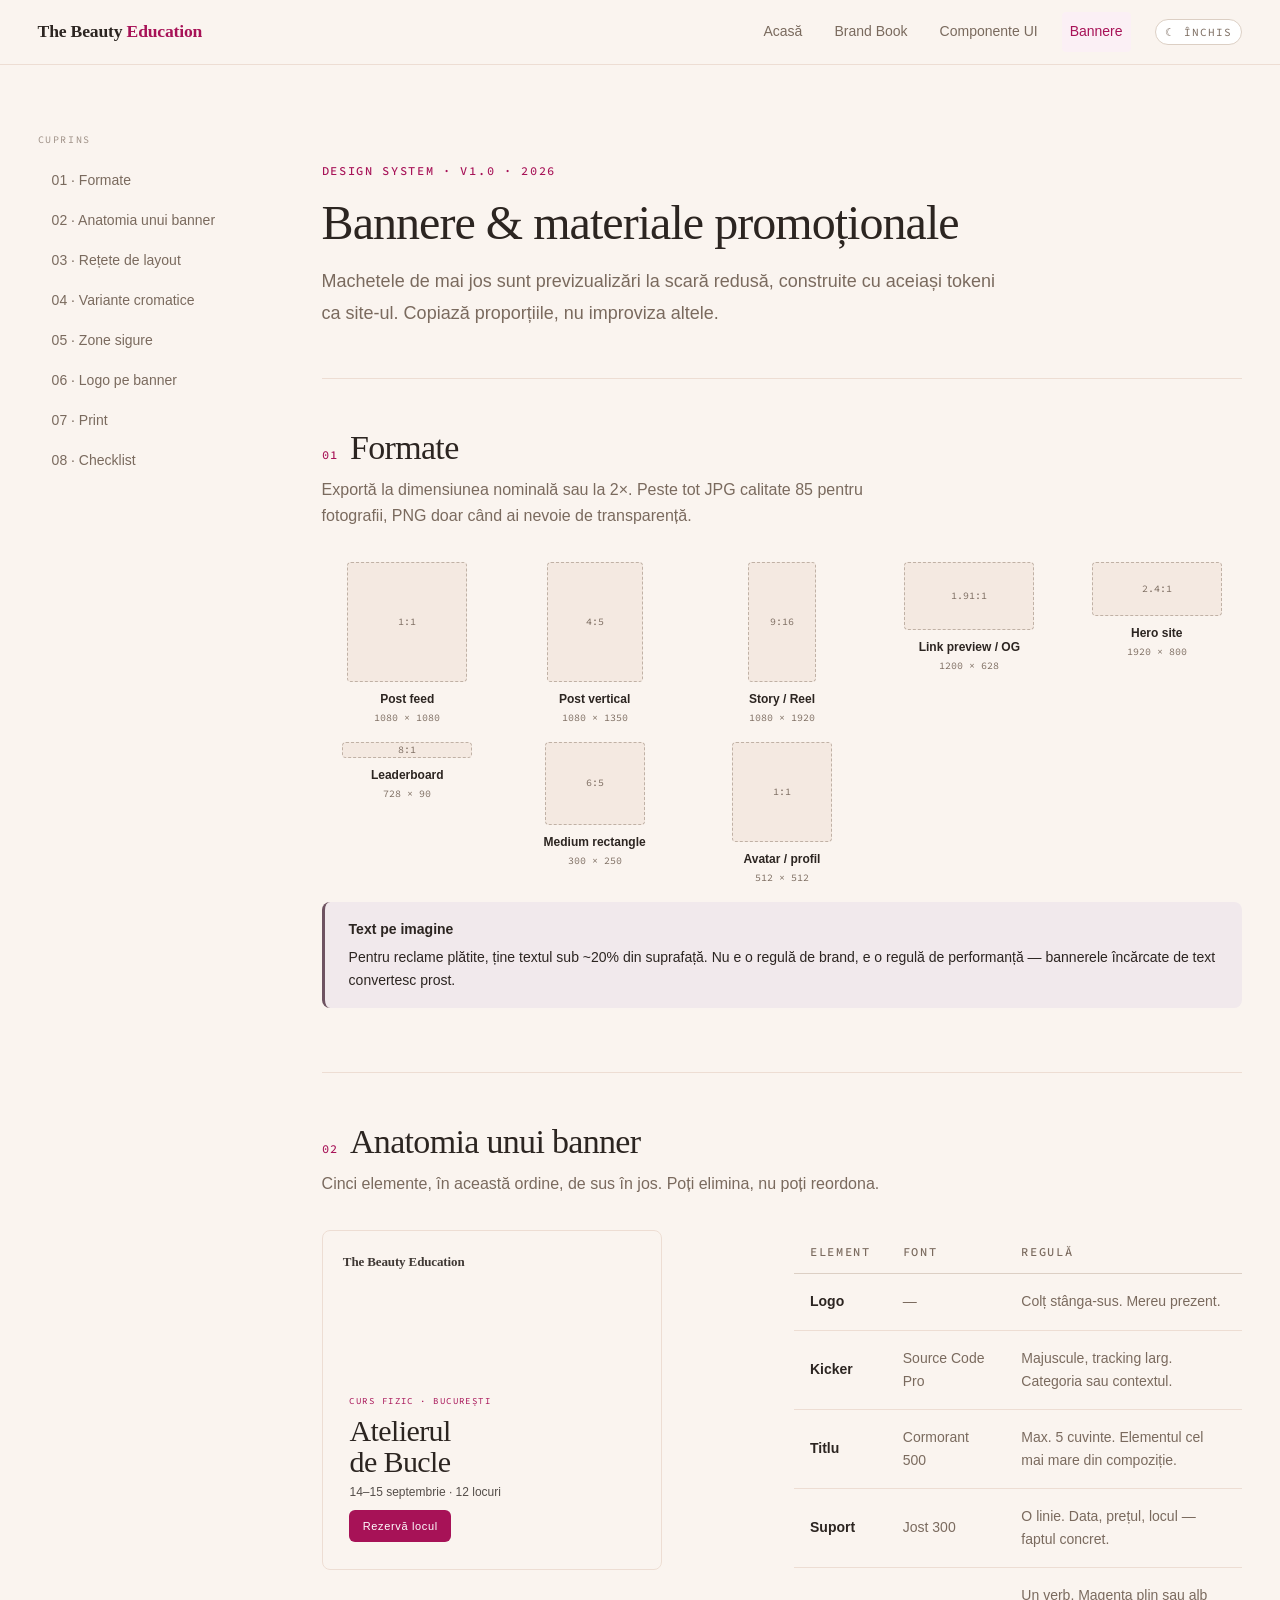
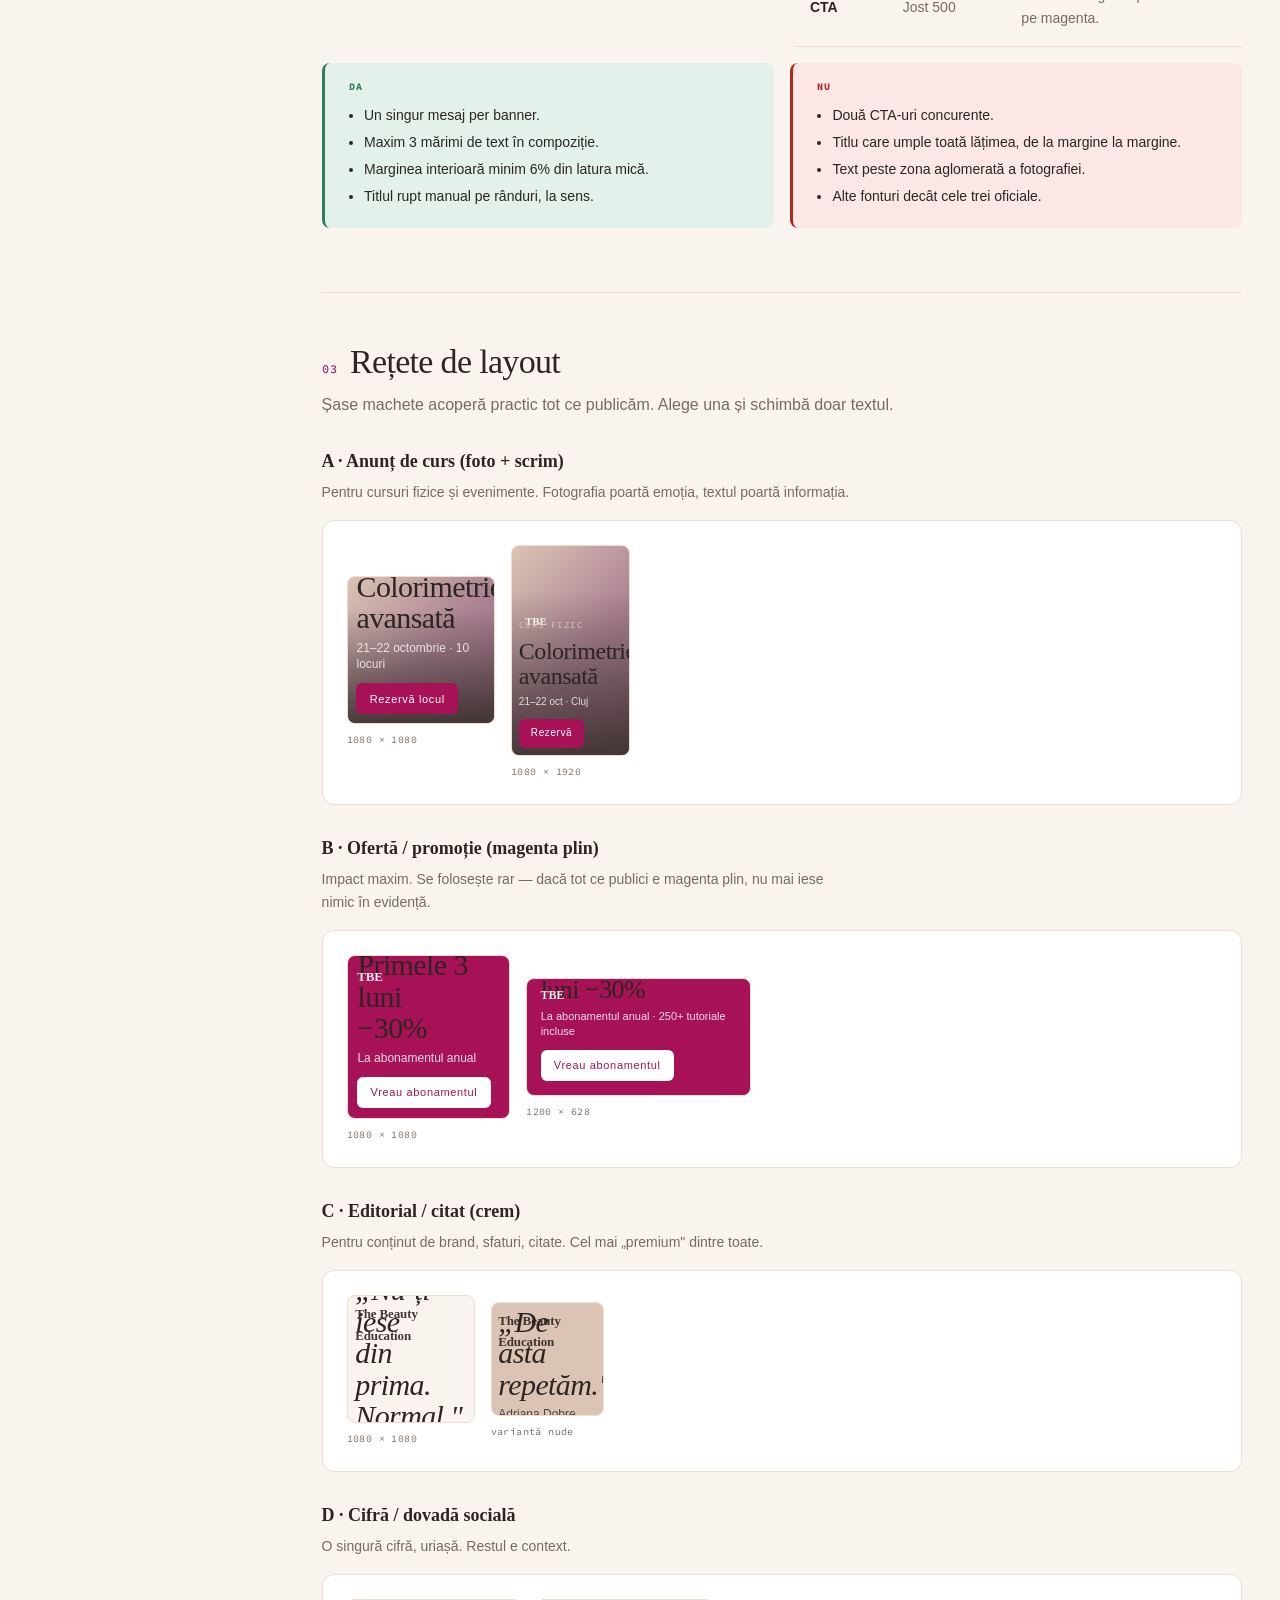
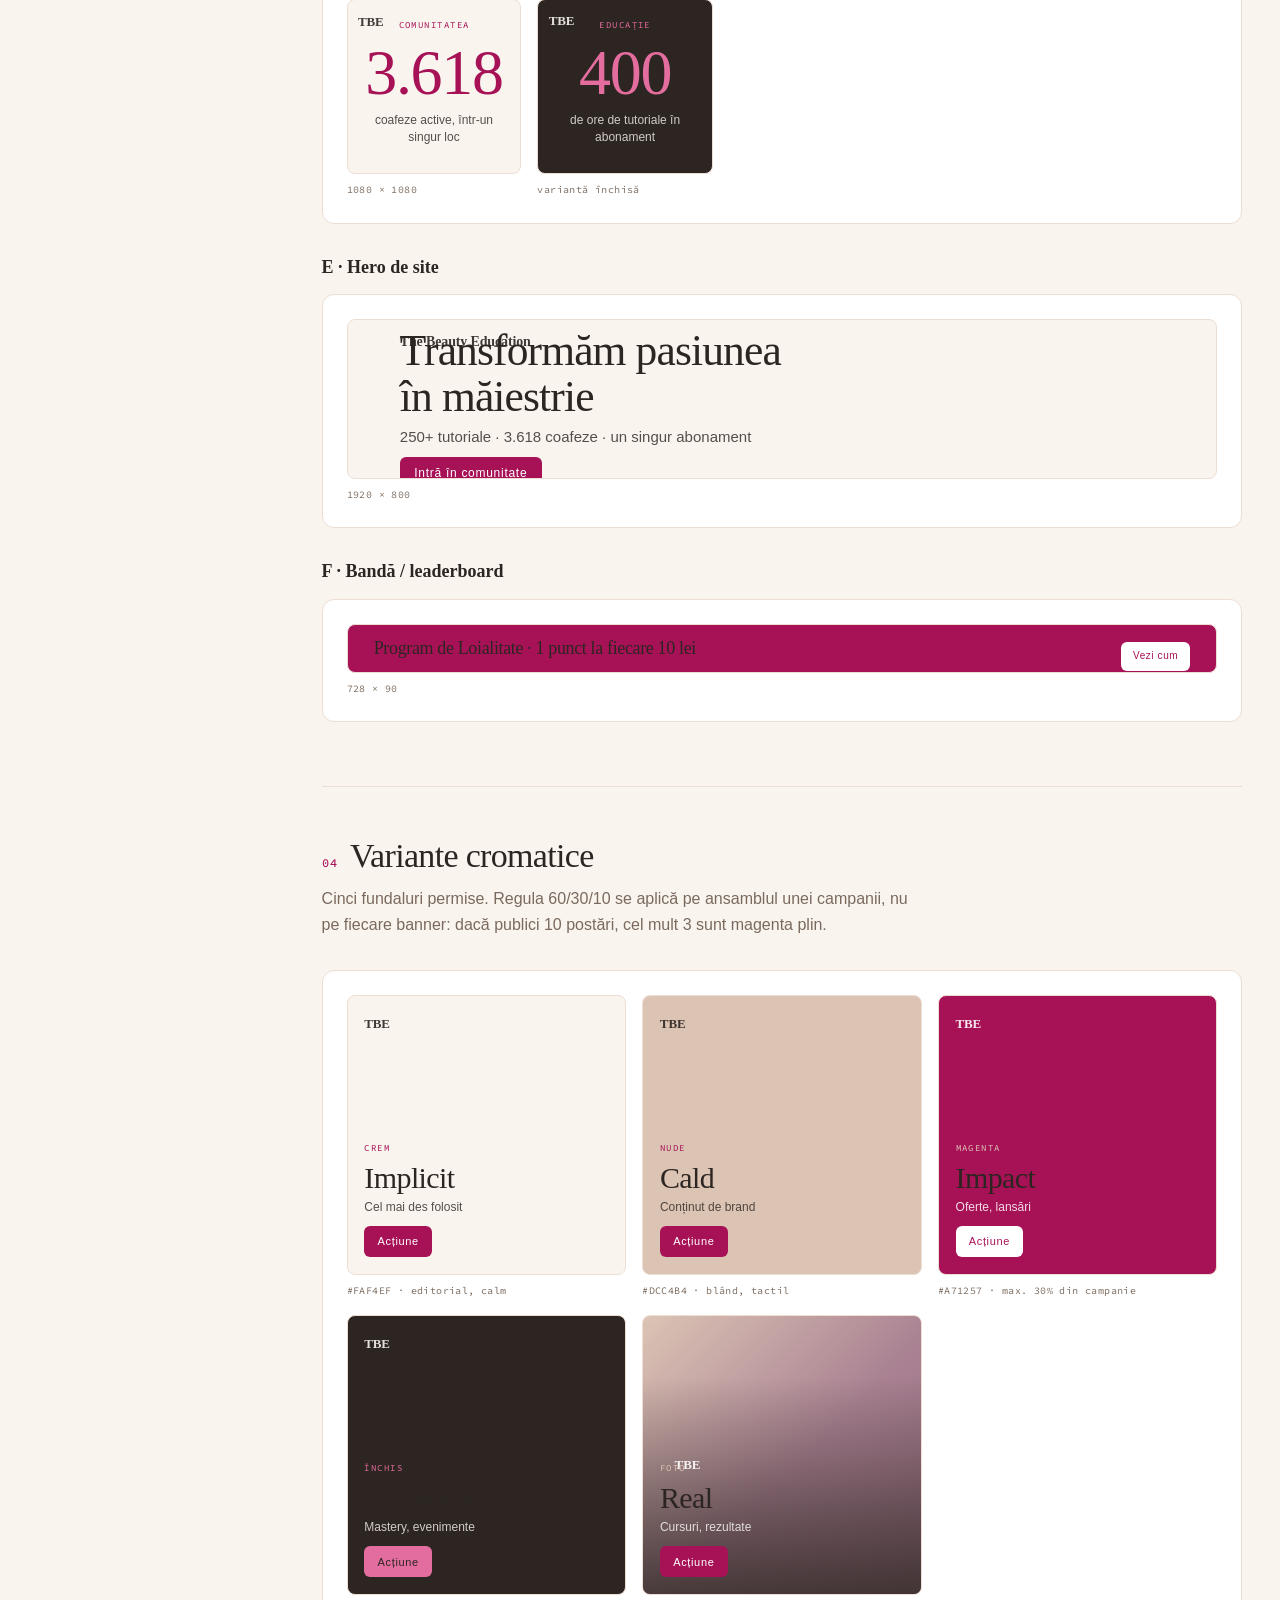
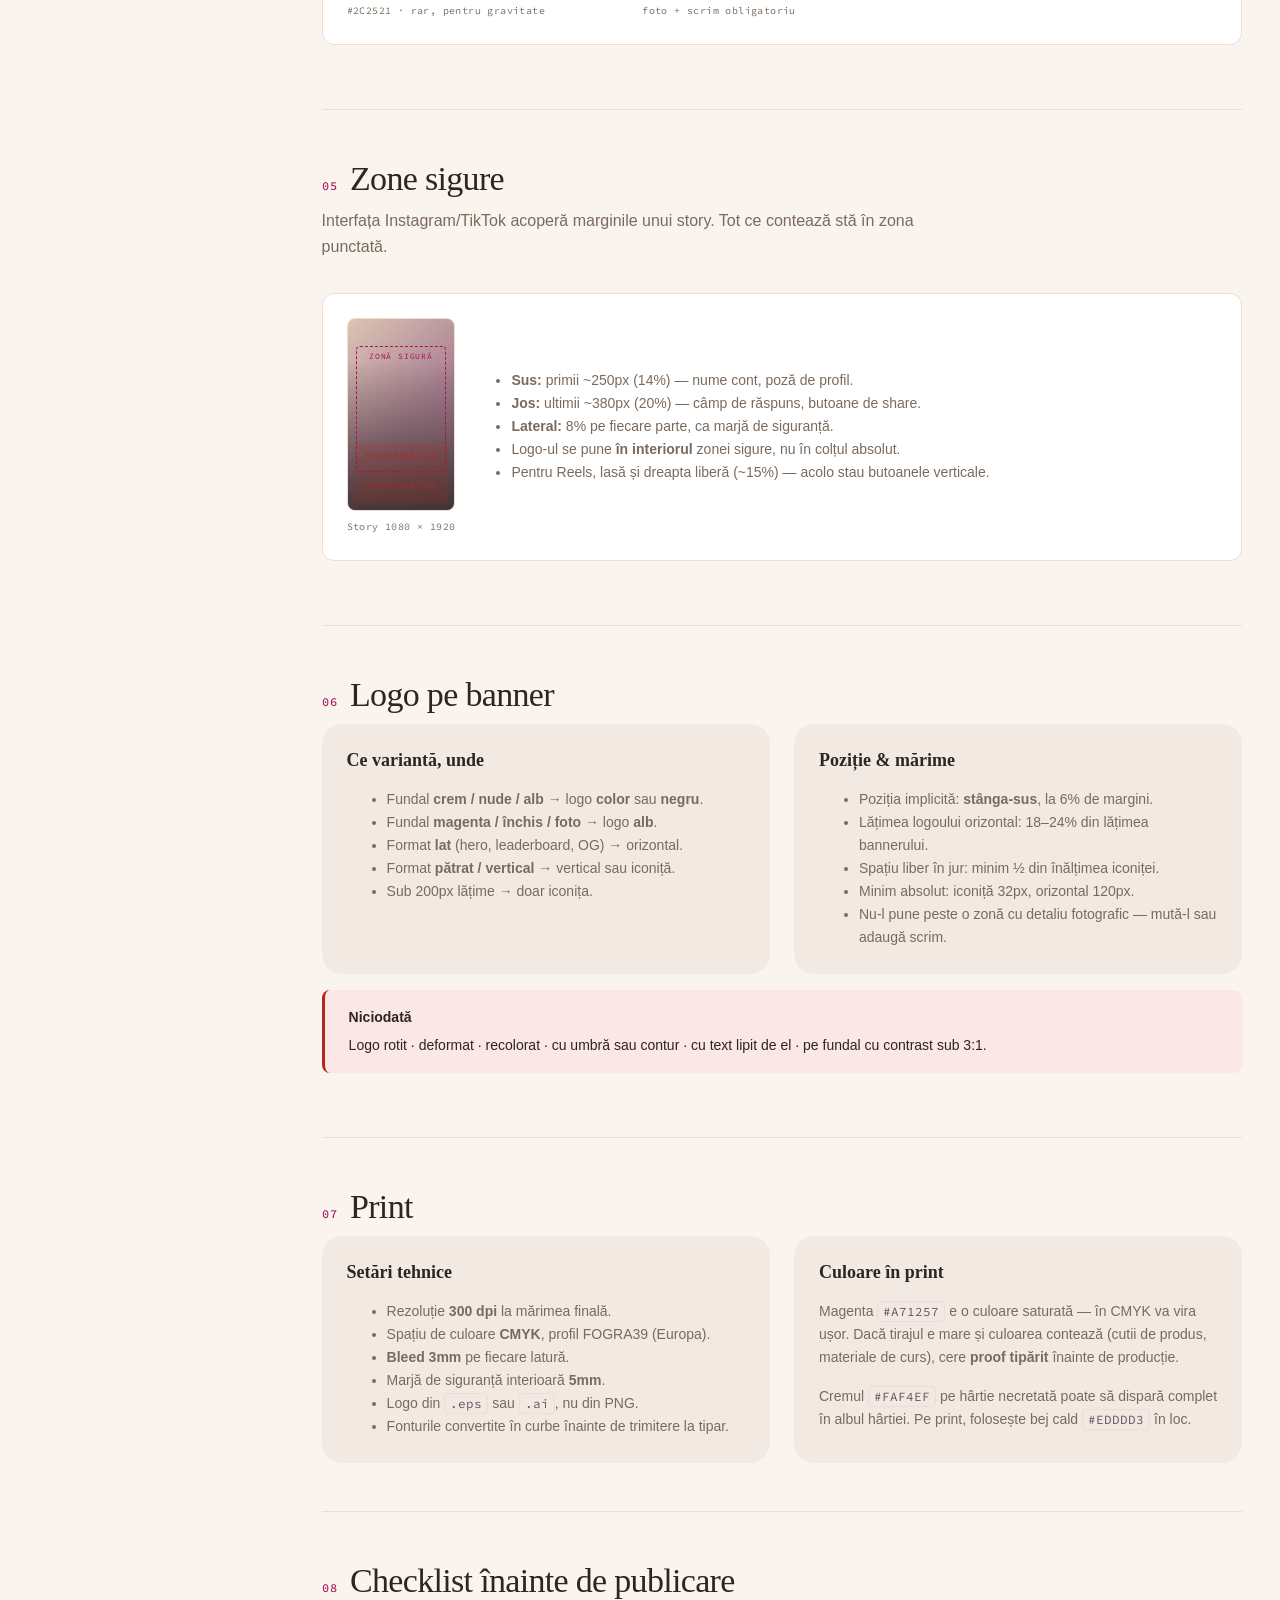
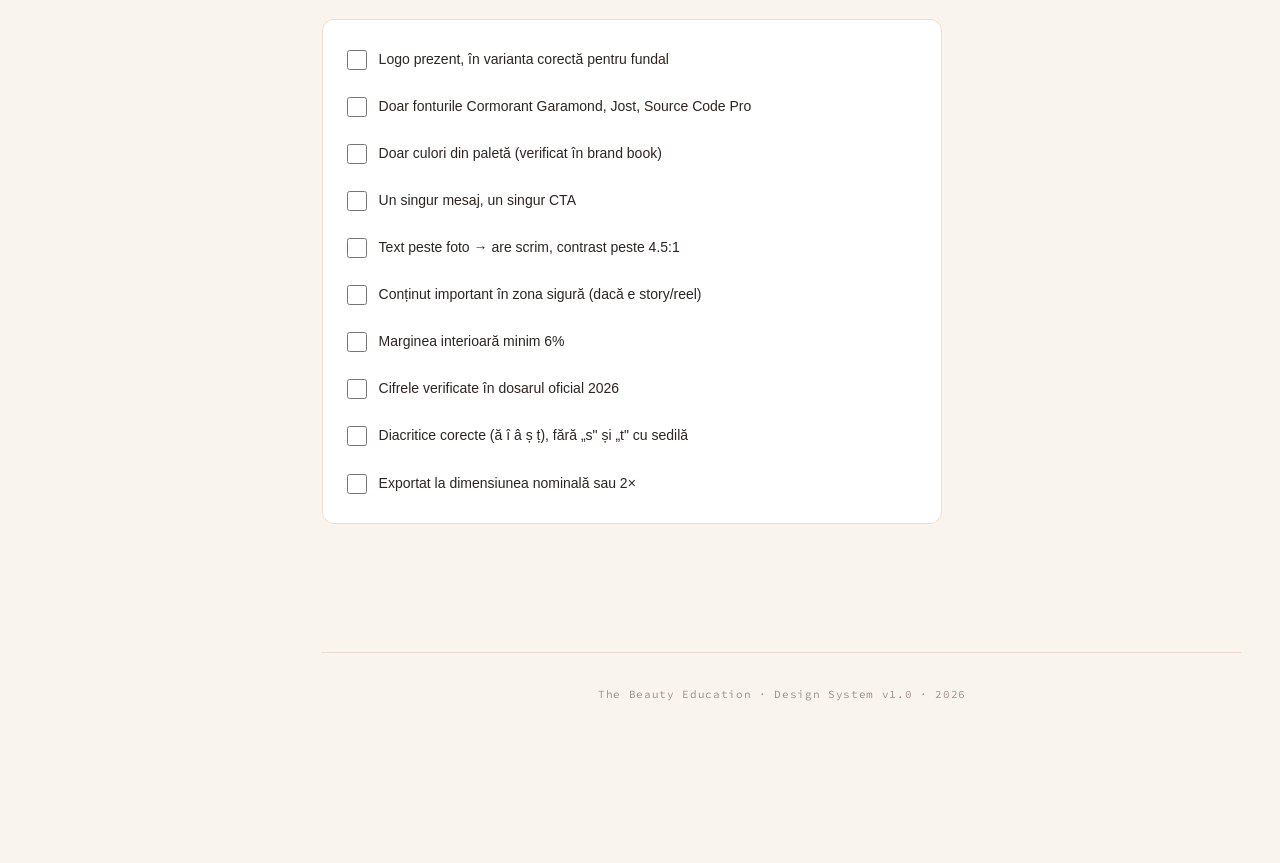
==== bannere.html @ a8d95ffb "Design System v1.0 — The Beauty Education Brand book live, bibliotecă de 80+ componente, tokens CSS/" ====
<!doctype html>
<html lang="ro" data-theme="light">
<head>
<meta charset="utf-8">
<meta name="viewport" content="width=device-width, initial-scale=1">
<title>Bannere &amp; materiale promoționale — The Beauty Education</title>
<link rel="stylesheet" href="tokens/tokens.css">
<link rel="stylesheet" href="components.css">
<link rel="stylesheet" href="site.css">
<style>
  /* Machete de banner — previzualizări la scară redusă */
  .bn {
    position: relative; overflow: hidden; border-radius: var(--r-sm);
    border: 1px solid var(--tbe-border-subtle); display: flex; flex-direction: column;
    justify-content: flex-end; padding: 6%; color: var(--c-neutral-900);
    background: var(--c-neutral-50);
  }
  .bn-sq   { aspect-ratio: 1/1;    width: 100%; max-width: 300px; }
  .bn-story{ aspect-ratio: 9/16;   width: 100%; max-width: 190px; }
  .bn-wide { aspect-ratio: 1200/628; width: 100%; max-width: 380px; }
  .bn-hero { aspect-ratio: 1920/800; width: 100%; }
  .bn-lead { aspect-ratio: 728/90;  width: 100%; }

  .bn .k { font-family: var(--font-mono); font-size: 9px; letter-spacing: 0.16em; text-transform: uppercase; margin-bottom: 6px; }
  .bn .t { font-family: var(--font-display); font-weight: 500; line-height: 1.05; letter-spacing: -0.02em; margin: 0 0 6px; }
  .bn .s { font-family: var(--font-body); font-weight: 300; line-height: 1.4; margin: 0 0 10px; opacity: 0.8; }
  .bn .c { font-family: var(--font-body); font-weight: 500; letter-spacing: 0.06em;
           display: inline-block; padding: 0.6em 1.2em; border-radius: 6px; align-self: flex-start; }
  .bn .mark { position: absolute; top: 6%; left: 6%; font-family: var(--font-display); font-weight: 600; letter-spacing: -0.01em; opacity: 0.9; }

  .bn-sq  .t { font-size: 30px; } .bn-sq  .s { font-size: 12px; } .bn-sq  .c { font-size: 11px; } .bn-sq .mark { font-size: 13px; }
  .bn-story .t { font-size: 24px; } .bn-story .s { font-size: 10px; } .bn-story .c { font-size: 10px; } .bn-story .mark { font-size: 11px; }
  .bn-wide .t { font-size: 26px; } .bn-wide .s { font-size: 11px; } .bn-wide .c { font-size: 11px; } .bn-wide .mark { font-size: 12px; }
  .bn-hero .t { font-size: clamp(22px, 3.4vw, 44px); } .bn-hero .s { font-size: clamp(10px, 1.2vw, 15px); } .bn-hero .c { font-size: 12px; } .bn-hero .mark { font-size: 14px; }
  .bn-lead { flex-direction: row; align-items: center; justify-content: space-between; padding: 2% 3%; }
  .bn-lead .t { font-size: 18px; margin: 0; } .bn-lead .c { font-size: 10px; }

  /* Variante cromatice */
  .bn.v-crem    { background: var(--c-neutral-50); }
  .bn.v-crem    .k { color: var(--c-magenta-500); } .bn.v-crem .c { background: var(--c-magenta-500); color: #fff; }
  .bn.v-magenta { background: var(--c-magenta-500); color: #fff; }
  .bn.v-magenta .k { color: var(--c-nude-200); } .bn.v-magenta .s { opacity: 0.85; } .bn.v-magenta .c { background: #fff; color: var(--c-magenta-500); }
  .bn.v-nude    { background: var(--c-nude-200); }
  .bn.v-nude    .k { color: var(--c-magenta-500); } .bn.v-nude .c { background: var(--c-magenta-500); color: #fff; }
  .bn.v-inchis  { background: var(--c-neutral-900); color: var(--c-neutral-50); }
  .bn.v-inchis  .k { color: var(--c-magenta-light); } .bn.v-inchis .c { background: var(--c-magenta-light); color: var(--c-neutral-900); }
  .bn.v-foto    { background: linear-gradient(135deg, #DCC4B4, #A98192 55%, #8E6879); color: #fff; }
  .bn.v-foto::before { content:''; position:absolute; inset:0; background: linear-gradient(to top, rgba(44,37,33,.78) 0%, rgba(44,37,33,.25) 50%, rgba(44,37,33,0) 78%); }
  .bn.v-foto > * { position: relative; z-index: 1; }
  .bn.v-foto .k { color: var(--c-nude-200); } .bn.v-foto .c { background: var(--c-magenta-500); color: #fff; }

  /* Zone sigure story */
  .bn-safe { position: relative; }
  .bn-safe::after {
    content: 'zonă sigură'; position: absolute; left: 8%; right: 8%; top: 14%; bottom: 20%;
    border: 1.5px dashed var(--c-magenta-500); border-radius: 4px;
    font-family: var(--font-mono); font-size: 8px; letter-spacing: .1em; text-transform: uppercase;
    color: var(--c-magenta-500); display: flex; align-items: flex-start; justify-content: center; padding-top: 3px;
  }
  .bn-zone { position: absolute; left: 0; right: 0; background: rgba(179,38,30,.16); font-family: var(--font-mono); font-size: 8px; color: var(--c-danger); display: flex; align-items: center; justify-content: center; letter-spacing: .06em; }

  .bn-cap { font-family: var(--font-mono); font-size: 10px; color: var(--tbe-text-muted); margin-top: var(--sp-2); letter-spacing: .04em; }
  .bn-wrap { display: flex; flex-direction: column; }
</style>
</head>
<body class="ds-shell">

<header class="ds-topbar">
  <div class="ds-topbar-inner">
    <a class="ds-logo" href="index.html">The Beauty <span>Education</span></a>
    <nav class="ds-topnav">
      <a href="index.html">Acasă</a>
      <a href="brand-book.html">Brand Book</a>
      <a href="ui.html">Componente UI</a>
      <a href="bannere.html" aria-current="page">Bannere</a>
    </nav>
    <div class="ds-controls">
      <button class="ds-toggle" id="themeToggle" type="button">◐ Temă</button>
    </div>
  </div>
</header>

<div class="ds-layout">

  <aside class="ds-toc">
    <p class="ds-toc-title">Cuprins</p>
    <ol>
      <li><a href="#formate">01 · Formate</a></li>
      <li><a href="#anatomie">02 · Anatomia unui banner</a></li>
      <li><a href="#retete">03 · Rețete de layout</a></li>
      <li><a href="#variante">04 · Variante cromatice</a></li>
      <li><a href="#safe">05 · Zone sigure</a></li>
      <li><a href="#logo">06 · Logo pe banner</a></li>
      <li><a href="#print">07 · Print</a></li>
      <li><a href="#checklist">08 · Checklist</a></li>
    </ol>
  </aside>

  <main class="ds-main">

    <div class="ds-pagehead">
      <span class="tbe-kicker">Design System · v1.0 · 2026</span>
      <h1 class="tbe-h1">Bannere &amp; materiale promoționale</h1>
      <p class="tbe-lead">Machetele de mai jos sunt previzualizări la scară redusă, construite cu aceiași tokeni ca site-ul. Copiază proporțiile, nu improviza altele.</p>
    </div>

    <!-- 01 FORMATE -->
    <section class="ds-sec" id="formate">
      <h2 class="tbe-h2"><span class="ds-num">01</span> Formate</h2>
      <p class="ds-sec-intro">Exportă la dimensiunea nominală sau la 2×. Peste tot JPG calitate 85 pentru fotografii, PNG doar când ai nevoie de transparență.</p>

      <div class="ds-formats">
        <div class="ds-format"><div class="ds-format-box" style="width:120px;height:120px">1:1</div><div class="ds-format-name">Post feed</div><div class="ds-format-dim">1080 × 1080</div></div>
        <div class="ds-format"><div class="ds-format-box" style="width:96px;height:120px">4:5</div><div class="ds-format-name">Post vertical</div><div class="ds-format-dim">1080 × 1350</div></div>
        <div class="ds-format"><div class="ds-format-box" style="width:68px;height:120px">9:16</div><div class="ds-format-name">Story / Reel</div><div class="ds-format-dim">1080 × 1920</div></div>
        <div class="ds-format"><div class="ds-format-box" style="width:130px;height:68px">1.91:1</div><div class="ds-format-name">Link preview / OG</div><div class="ds-format-dim">1200 × 628</div></div>
        <div class="ds-format"><div class="ds-format-box" style="width:130px;height:54px">2.4:1</div><div class="ds-format-name">Hero site</div><div class="ds-format-dim">1920 × 800</div></div>
        <div class="ds-format"><div class="ds-format-box" style="width:130px;height:16px">8:1</div><div class="ds-format-name">Leaderboard</div><div class="ds-format-dim">728 × 90</div></div>
        <div class="ds-format"><div class="ds-format-box" style="width:100px;height:83px">6:5</div><div class="ds-format-name">Medium rectangle</div><div class="ds-format-dim">300 × 250</div></div>
        <div class="ds-format"><div class="ds-format-box" style="width:100px;height:100px">1:1</div><div class="ds-format-name">Avatar / profil</div><div class="ds-format-dim">512 × 512</div></div>
      </div>

      <div class="tbe-callout is-info">
        <div><strong>Text pe imagine</strong>Pentru reclame plătite, ține textul sub ~20% din suprafață. Nu e o regulă de brand, e o regulă de performanță — bannerele încărcate de text convertesc prost.</div>
      </div>
    </section>

    <!-- 02 ANATOMIE -->
    <section class="ds-sec" id="anatomie">
      <h2 class="tbe-h2"><span class="ds-num">02</span> Anatomia unui banner</h2>
      <p class="ds-sec-intro">Cinci elemente, în această ordine, de sus în jos. Poți elimina, nu poți reordona.</p>

      <div class="tbe-grid is-2">
        <div>
          <div class="bn bn-sq v-crem" style="max-width:340px">
            <span class="mark">The Beauty Education</span>
            <span class="k">Curs fizic · București</span>
            <h3 class="t">Atelierul<br>de Bucle</h3>
            <p class="s">14–15 septembrie · 12 locuri</p>
            <span class="c">Rezervă locul</span>
          </div>
        </div>
        <div>
          <table class="tbe-table">
            <thead><tr><th>Element</th><th>Font</th><th>Regulă</th></tr></thead>
            <tbody>
              <tr><td><b>Logo</b></td><td class="tbe-muted">—</td><td class="tbe-muted">Colț stânga-sus. Mereu prezent.</td></tr>
              <tr><td><b>Kicker</b></td><td class="tbe-muted">Source Code Pro</td><td class="tbe-muted">Majuscule, tracking larg. Categoria sau contextul.</td></tr>
              <tr><td><b>Titlu</b></td><td class="tbe-muted">Cormorant 500</td><td class="tbe-muted">Max. 5 cuvinte. Elementul cel mai mare din compoziție.</td></tr>
              <tr><td><b>Suport</b></td><td class="tbe-muted">Jost 300</td><td class="tbe-muted">O linie. Data, prețul, locul — faptul concret.</td></tr>
              <tr><td><b>CTA</b></td><td class="tbe-muted">Jost 500</td><td class="tbe-muted">Un verb. Magenta plin sau alb pe magenta.</td></tr>
            </tbody>
          </table>
        </div>
      </div>

      <div class="ds-dodont">
        <div class="ds-do"><b>Da</b><ul>
          <li>Un singur mesaj per banner.</li>
          <li>Maxim 3 mărimi de text în compoziție.</li>
          <li>Marginea interioară minim 6% din latura mică.</li>
          <li>Titlul rupt manual pe rânduri, la sens.</li>
        </ul></div>
        <div class="ds-dont"><b>Nu</b><ul>
          <li>Două CTA-uri concurente.</li>
          <li>Titlu care umple toată lățimea, de la margine la margine.</li>
          <li>Text peste zona aglomerată a fotografiei.</li>
          <li>Alte fonturi decât cele trei oficiale.</li>
        </ul></div>
      </div>
    </section>

    <!-- 03 REȚETE -->
    <section class="ds-sec" id="retete">
      <h2 class="tbe-h2"><span class="ds-num">03</span> Rețete de layout</h2>
      <p class="ds-sec-intro">Șase machete acoperă practic tot ce publicăm. Alege una și schimbă doar textul.</p>

      <div class="ds-sub"><h3 class="tbe-h4">A · Anunț de curs (foto + scrim)</h3><p>Pentru cursuri fizice și evenimente. Fotografia poartă emoția, textul poartă informația.</p></div>
      <div class="ds-demo">
        <div class="bn-wrap"><div class="bn bn-sq v-foto"><span class="mark">TBE</span><span class="k">Curs fizic · Cluj</span><h3 class="t">Colorimetrie<br>avansată</h3><p class="s">21–22 octombrie · 10 locuri</p><span class="c">Rezervă locul</span></div><span class="bn-cap">1080 × 1080</span></div>
        <div class="bn-wrap"><div class="bn bn-story v-foto"><span class="mark">TBE</span><span class="k">Curs fizic</span><h3 class="t">Colorimetrie<br>avansată</h3><p class="s">21–22 oct · Cluj</p><span class="c">Rezervă</span></div><span class="bn-cap">1080 × 1920</span></div>
      </div>

      <div class="ds-sub"><h3 class="tbe-h4">B · Ofertă / promoție (magenta plin)</h3><p>Impact maxim. Se folosește rar — dacă tot ce publici e magenta plin, nu mai iese nimic în evidență.</p></div>
      <div class="ds-demo">
        <div class="bn-wrap"><div class="bn bn-sq v-magenta"><span class="mark">TBE</span><span class="k">Doar în noiembrie</span><h3 class="t">Primele 3 luni<br>−30%</h3><p class="s">La abonamentul anual</p><span class="c">Vreau abonamentul</span></div><span class="bn-cap">1080 × 1080</span></div>
        <div class="bn-wrap"><div class="bn bn-wide v-magenta"><span class="mark">TBE</span><span class="k">Doar în noiembrie</span><h3 class="t">Primele 3 luni −30%</h3><p class="s">La abonamentul anual · 250+ tutoriale incluse</p><span class="c">Vreau abonamentul</span></div><span class="bn-cap">1200 × 628</span></div>
      </div>

      <div class="ds-sub"><h3 class="tbe-h4">C · Editorial / citat (crem)</h3><p>Pentru conținut de brand, sfaturi, citate. Cel mai „premium" dintre toate.</p></div>
      <div class="ds-demo">
        <div class="bn-wrap"><div class="bn bn-sq v-crem" style="justify-content:center"><span class="mark">The Beauty Education</span><span class="k">Din atelier</span><h3 class="t" style="font-style:italic;font-weight:400">„Nu-ți iese<br>din prima.<br>Normal."</h3><p class="s">Adriana Dobre</p></div><span class="bn-cap">1080 × 1080</span></div>
        <div class="bn-wrap"><div class="bn bn-sq v-nude" style="justify-content:center"><span class="mark">The Beauty Education</span><span class="k">Din atelier</span><h3 class="t" style="font-style:italic;font-weight:400">„De asta<br>repetăm."</h3><p class="s">Adriana Dobre</p></div><span class="bn-cap">variantă nude</span></div>
      </div>

      <div class="ds-sub"><h3 class="tbe-h4">D · Cifră / dovadă socială</h3><p>O singură cifră, uriașă. Restul e context.</p></div>
      <div class="ds-demo">
        <div class="bn-wrap"><div class="bn bn-sq v-crem" style="justify-content:center;text-align:center;align-items:center"><span class="mark">TBE</span><span class="k">Comunitatea</span><h3 class="t" style="font-size:64px;color:var(--c-magenta-500)">3.618</h3><p class="s">coafeze active, într-un singur loc</p></div><span class="bn-cap">1080 × 1080</span></div>
        <div class="bn-wrap"><div class="bn bn-sq v-inchis" style="justify-content:center;text-align:center;align-items:center"><span class="mark">TBE</span><span class="k">Educație</span><h3 class="t" style="font-size:64px;color:var(--c-magenta-light)">400</h3><p class="s">de ore de tutoriale în abonament</p></div><span class="bn-cap">variantă închisă</span></div>
      </div>

      <div class="ds-sub"><h3 class="tbe-h4">E · Hero de site</h3></div>
      <div class="ds-demo is-stack">
        <div class="bn-wrap"><div class="bn bn-hero v-crem" style="justify-content:center"><span class="mark">The Beauty Education</span><span class="k">Comunitatea #1 din România pentru hairstiliști</span><h3 class="t">Transformăm pasiunea<br>în măiestrie</h3><p class="s">250+ tutoriale · 3.618 coafeze · un singur abonament</p><span class="c">Intră în comunitate</span></div><span class="bn-cap">1920 × 800</span></div>
      </div>

      <div class="ds-sub"><h3 class="tbe-h4">F · Bandă / leaderboard</h3></div>
      <div class="ds-demo is-stack">
        <div class="bn-wrap"><div class="bn bn-lead v-magenta"><h3 class="t">Program de Loialitate · 1 punct la fiecare 10 lei</h3><span class="c">Vezi cum</span></div><span class="bn-cap">728 × 90</span></div>
      </div>
    </section>

    <!-- 04 VARIANTE -->
    <section class="ds-sec" id="variante">
      <h2 class="tbe-h2"><span class="ds-num">04</span> Variante cromatice</h2>
      <p class="ds-sec-intro">Cinci fundaluri permise. Regula 60/30/10 se aplică pe ansamblul unei campanii, nu pe fiecare banner: dacă publici 10 postări, cel mult 3 sunt magenta plin.</p>
      <div class="ds-demo is-grid">
        <div class="bn-wrap"><div class="bn bn-sq v-crem"><span class="mark">TBE</span><span class="k">Crem</span><h3 class="t">Implicit</h3><p class="s">Cel mai des folosit</p><span class="c">Acțiune</span></div><span class="bn-cap">#FAF4EF · editorial, calm</span></div>
        <div class="bn-wrap"><div class="bn bn-sq v-nude"><span class="mark">TBE</span><span class="k">Nude</span><h3 class="t">Cald</h3><p class="s">Conținut de brand</p><span class="c">Acțiune</span></div><span class="bn-cap">#DCC4B4 · blând, tactil</span></div>
        <div class="bn-wrap"><div class="bn bn-sq v-magenta"><span class="mark">TBE</span><span class="k">Magenta</span><h3 class="t">Impact</h3><p class="s">Oferte, lansări</p><span class="c">Acțiune</span></div><span class="bn-cap">#A71257 · max. 30% din campanie</span></div>
        <div class="bn-wrap"><div class="bn bn-sq v-inchis"><span class="mark">TBE</span><span class="k">Închis</span><h3 class="t">Premium</h3><p class="s">Mastery, evenimente</p><span class="c">Acțiune</span></div><span class="bn-cap">#2C2521 · rar, pentru gravitate</span></div>
        <div class="bn-wrap"><div class="bn bn-sq v-foto"><span class="mark">TBE</span><span class="k">Foto</span><h3 class="t">Real</h3><p class="s">Cursuri, rezultate</p><span class="c">Acțiune</span></div><span class="bn-cap">foto + scrim obligatoriu</span></div>
      </div>
    </section>

    <!-- 05 SAFE ZONES -->
    <section class="ds-sec" id="safe">
      <h2 class="tbe-h2"><span class="ds-num">05</span> Zone sigure</h2>
      <p class="ds-sec-intro">Interfața Instagram/TikTok acoperă marginile unui story. Tot ce contează stă în zona punctată.</p>

      <div class="ds-demo">
        <div class="bn-wrap">
          <div class="bn bn-story v-foto bn-safe" style="max-width:220px">
            <div class="bn-zone" style="top:0;height:14%">interfață sus</div>
            <div class="bn-zone" style="bottom:0;height:20%">interfață jos</div>
          </div>
          <span class="bn-cap">Story 1080 × 1920</span>
        </div>
        <div style="flex:1;min-width:240px">
          <ul class="tbe-small tbe-muted">
            <li><b>Sus:</b> primii ~250px (14%) — nume cont, poză de profil.</li>
            <li><b>Jos:</b> ultimii ~380px (20%) — câmp de răspuns, butoane de share.</li>
            <li><b>Lateral:</b> 8% pe fiecare parte, ca marjă de siguranță.</li>
            <li>Logo-ul se pune <b>în interiorul</b> zonei sigure, nu în colțul absolut.</li>
            <li>Pentru Reels, lasă și dreapta liberă (~15%) — acolo stau butoanele verticale.</li>
          </ul>
        </div>
      </div>
    </section>

    <!-- 06 LOGO -->
    <section class="ds-sec" id="logo">
      <h2 class="tbe-h2"><span class="ds-num">06</span> Logo pe banner</h2>
      <div class="tbe-grid is-2">
        <div class="tbe-card is-flat">
          <h3 class="tbe-h4">Ce variantă, unde</h3>
          <ul class="tbe-small tbe-muted tbe-mb-0">
            <li>Fundal <b>crem / nude / alb</b> → logo <b>color</b> sau <b>negru</b>.</li>
            <li>Fundal <b>magenta / închis / foto</b> → logo <b>alb</b>.</li>
            <li>Format <b>lat</b> (hero, leaderboard, OG) → orizontal.</li>
            <li>Format <b>pătrat / vertical</b> → vertical sau iconiță.</li>
            <li>Sub 200px lățime → doar iconița.</li>
          </ul>
        </div>
        <div class="tbe-card is-flat">
          <h3 class="tbe-h4">Poziție &amp; mărime</h3>
          <ul class="tbe-small tbe-muted tbe-mb-0">
            <li>Poziția implicită: <b>stânga-sus</b>, la 6% de margini.</li>
            <li>Lățimea logoului orizontal: 18–24% din lățimea bannerului.</li>
            <li>Spațiu liber în jur: minim ½ din înălțimea iconiței.</li>
            <li>Minim absolut: iconiță 32px, orizontal 120px.</li>
            <li>Nu-l pune peste o zonă cu detaliu fotografic — mută-l sau adaugă scrim.</li>
          </ul>
        </div>
      </div>
      <div class="tbe-callout is-danger">
        <div><strong>Niciodată</strong>Logo rotit · deformat · recolorat · cu umbră sau contur · cu text lipit de el · pe fundal cu contrast sub 3:1.</div>
      </div>
    </section>

    <!-- 07 PRINT -->
    <section class="ds-sec" id="print">
      <h2 class="tbe-h2"><span class="ds-num">07</span> Print</h2>
      <div class="tbe-grid is-2">
        <div class="tbe-card is-flat">
          <h3 class="tbe-h4">Setări tehnice</h3>
          <ul class="tbe-small tbe-muted tbe-mb-0">
            <li>Rezoluție <b>300 dpi</b> la mărimea finală.</li>
            <li>Spațiu de culoare <b>CMYK</b>, profil FOGRA39 (Europa).</li>
            <li><b>Bleed 3mm</b> pe fiecare latură.</li>
            <li>Marjă de siguranță interioară <b>5mm</b>.</li>
            <li>Logo din <code>.eps</code> sau <code>.ai</code>, nu din PNG.</li>
            <li>Fonturile convertite în curbe înainte de trimitere la tipar.</li>
          </ul>
        </div>
        <div class="tbe-card is-flat">
          <h3 class="tbe-h4">Culoare în print</h3>
          <p class="tbe-small tbe-muted">Magenta <code>#A71257</code> e o culoare saturată — în CMYK va vira ușor. Dacă tirajul e mare și culoarea contează (cutii de produs, materiale de curs), cere <b>proof tipărit</b> înainte de producție.</p>
          <p class="tbe-small tbe-muted tbe-mb-0">Cremul <code>#FAF4EF</code> pe hârtie necretată poate să dispară complet în albul hârtiei. Pe print, folosește bej cald <code>#EDDDD3</code> în loc.</p>
        </div>
      </div>
    </section>

    <!-- 08 CHECKLIST -->
    <section class="ds-sec" id="checklist">
      <h2 class="tbe-h2"><span class="ds-num">08</span> Checklist înainte de publicare</h2>
      <div class="ds-demo is-stack" style="max-width:620px">
        <label class="tbe-check"><input type="checkbox"> Logo prezent, în varianta corectă pentru fundal</label>
        <label class="tbe-check"><input type="checkbox"> Doar fonturile Cormorant Garamond, Jost, Source Code Pro</label>
        <label class="tbe-check"><input type="checkbox"> Doar culori din paletă (verificat în brand book)</label>
        <label class="tbe-check"><input type="checkbox"> Un singur mesaj, un singur CTA</label>
        <label class="tbe-check"><input type="checkbox"> Text peste foto → are scrim, contrast peste 4.5:1</label>
        <label class="tbe-check"><input type="checkbox"> Conținut important în zona sigură (dacă e story/reel)</label>
        <label class="tbe-check"><input type="checkbox"> Marginea interioară minim 6%</label>
        <label class="tbe-check"><input type="checkbox"> Cifrele verificate în dosarul oficial 2026</label>
        <label class="tbe-check"><input type="checkbox"> Diacritice corecte (ă î â ș ț), fără „s" și „t" cu sedilă</label>
        <label class="tbe-check"><input type="checkbox"> Exportat la dimensiunea nominală sau 2×</label>
      </div>
    </section>

    <footer class="ds-footer">
      The Beauty Education · Design System v1.0 · 2026
    </footer>

  </main>
</div>

<script src="ds.js"></script>
</body>
</html>
---- tokens/tokens.css ----
﻿/* ==========================================================================
   THE BEAUTY EDUCATION — DESIGN TOKENS
   v1.0 · 2026 · Sursa unică de adevăr pentru culoare, tipografie, spațiere.
   --------------------------------------------------------------------------
   Cum se folosește:
     <link rel="stylesheet" href="tokens/tokens.css">
     <link rel="stylesheet" href="components.css">

   Reguli:
   - NU scrie niciodată un HEX direct în cod. Folosește var(--tbe-...).
   - Tokenii PRIMITIVI (--c-magenta-500) = paleta brută. Nu-i folosi direct în UI.
   - Tokenii SEMANTICI (--tbe-action, --tbe-text) = ce folosești efectiv.
     Ei se schimbă singuri în dark mode și pe sub-brand.
   ========================================================================== */

/* --------------------------------------------------------------------------
   00 · FONTURI (fișiere locale din brand/fonturi/)
   Dacă muți design system-ul, ajustează calea sau folosește Google Fonts.
   -------------------------------------------------------------------------- */
@font-face {
  font-family: 'Cormorant Garamond';
  src: url('../assets/fonturi/CormorantGaramond%5Bwght%5D.ttf') format('truetype-variations');
  font-weight: 300 700;
  font-style: normal;
  font-display: swap;
}
@font-face {
  font-family: 'Cormorant Garamond';
  src: url('../assets/fonturi/CormorantGaramond-Italic%5Bwght%5D.ttf') format('truetype-variations');
  font-weight: 300 700;
  font-style: italic;
  font-display: swap;
}
@font-face {
  font-family: 'Jost';
  src: url('../assets/fonturi/Jost%5Bwght%5D.ttf') format('truetype-variations');
  font-weight: 200 900;
  font-style: normal;
  font-display: swap;
}
@font-face {
  font-family: 'Source Code Pro';
  src: url('../assets/fonturi/SourceCodePro%5Bwght%5D.ttf') format('truetype-variations');
  font-weight: 200 900;
  font-style: normal;
  font-display: swap;
}

/* ==========================================================================
   01 · PRIMITIVE — paleta brută
   ========================================================================== */
:root {
  /* --- Magenta · culoarea dominantă și de acțiune ------------------------ */
  --c-magenta-50:  #FBF0F5;
  --c-magenta-100: #F5DCE7;
  --c-magenta-200: #E9B6CC;
  --c-magenta-300: #D98BAB;
  --c-magenta-400: #C55684;
  --c-magenta-500: #A71257;  /* ★ MAGENTA OFICIAL — brand book */
  --c-magenta-600: #8E0F4A;
  --c-magenta-700: #740C3C;
  --c-magenta-800: #5A092F;
  --c-magenta-900: #3D0620;
  --c-magenta-light: #E36D9E; /* varianta pentru dark mode (contrast 6.0:1 pe fundal închis) */

  /* --- Mauve · accent secundar, UI -------------------------------------- */
  --c-mauve-50:  #F7F1F3;
  --c-mauve-100: #EFE3E8;
  --c-mauve-200: #DFC8D1;
  --c-mauve-300: #C9A6B4;
  --c-mauve-400: #A98192;  /* ★ MAUVE OFICIAL — brand book */
  --c-mauve-500: #8E6879;
  --c-mauve-600: #74505F;
  --c-mauve-700: #6E5361;  /* varianta accesibilă pentru text (6.9:1 pe alb) */
  --c-mauve-800: #4A333E;

  /* --- Nude · decorativ, fundaluri -------------------------------------- */
  --c-nude-50:  #FBF6F2;
  --c-nude-100: #F4E9E1;
  --c-nude-200: #DCC4B4;  /* ★ NUDE OFICIAL — brand book */
  --c-nude-300: #C9AA95;
  --c-nude-400: #B08D75;
  --c-nude-500: #8F6E58;

  /* --- Neutre calde ------------------------------------------------------ */
  --c-neutral-0:   #FFFFFF;  /* ★ Alb */
  --c-neutral-50:  #FAF4EF;  /* ★ Crem */
  --c-neutral-100: #F2E9E2;
  --c-neutral-200: #EDDDD3;  /* ★ Bej cald */
  --c-neutral-300: #DCCFC4;
  --c-neutral-400: #C0B1A5;
  --c-neutral-500: #9E9086;  /* ★ Gri cald — DECORATIV/borduri, NU text mic (3.1:1) */
  --c-neutral-600: #7A6A5E;  /* text secundar accesibil (4.8:1 pe crem) */
  --c-neutral-700: #5A4D44;
  --c-neutral-800: #3D342E;
  --c-neutral-900: #2C2521;  /* ★ Negru moale */
  --c-neutral-950: #1A1513;

  /* --- Semnale · derivate din temperatura caldă a brandului -------------- */
  --c-success:       #2E7D5B;  /* 5.0:1 pe alb */
  --c-success-soft:  #E4F1EA;
  --c-warning:       #9C5C00;  /* 5.3:1 pe alb */
  --c-warning-soft:  #FBEEDC;
  --c-danger:        #B3261E;  /* 6.6:1 pe alb */
  --c-danger-soft:   #FBE7E5;
  --c-info:          #6E5361;  /* mauve adânc, 6.9:1 pe alb */
  --c-info-soft:     #F1E9EC;

  /* --- Harta Coafezelor · semnal de disponibilitate / pin ---------------- */
  --c-harta-500: #2E6F5E;  /* Verde Hartă, 5.9:1 pe alb */
  --c-harta-100: #E3EFEB;
  --c-harta-300: #6FA595;
  --c-harta-700: #1F4C40;

  /* --- Niveluri de loialitate ------------------------------------------- */
  --c-bronze:  #A9714B;
  --c-silver:  #8C8C94;
  --c-gold:    #B58A2E;
  --c-diamond: #6E8FA6;
}

/* ==========================================================================
   02 · TIPOGRAFIE
   ========================================================================== */
:root {
  --font-display: 'Cormorant Garamond', 'Georgia', 'Times New Roman', serif;
  --font-body:    'Jost', 'Futura', 'Century Gothic', -apple-system, 'Segoe UI', sans-serif;
  --font-mono:    'Source Code Pro', 'SFMono-Regular', Consolas, monospace;

  /* Scară fluidă — se adaptează singură între mobil și desktop */
  --fs-display: clamp(2.5rem, 1.4rem + 5.5vw, 4.5rem);   /* 40 → 72px */
  --fs-h1:      clamp(2rem,   1.4rem + 3vw,   3rem);     /* 32 → 48px */
  --fs-h2:      clamp(1.625rem, 1.3rem + 1.6vw, 2.125rem); /* 26 → 34px */
  --fs-h3:      1.375rem;   /* 22px */
  --fs-h4:      1.125rem;   /* 18px */
  --fs-lg:      1.125rem;   /* 18px — intro / lead */
  --fs-base:    1rem;       /* 16px — body. NICIODATĂ sub atât pentru text lung */
  --fs-sm:      0.875rem;   /* 14px */
  --fs-xs:      0.75rem;    /* 12px — caption */
  --fs-kicker:  0.75rem;    /* 12px — supratitlu mono */

  --fw-light:     300;
  --fw-regular:   400;
  --fw-medium:    500;
  --fw-semibold:  600;

  --lh-tight:   1.08;  /* display */
  --lh-snug:    1.25;  /* titluri */
  --lh-normal:  1.5;   /* UI, butoane */
  --lh-body:    1.65;  /* text lung — regula din brand book */
  --lh-relaxed: 1.8;

  --ls-tight:   -0.02em;
  --ls-normal:  0;
  --ls-wide:    0.04em;
  --ls-kicker:  0.14em;  /* supratitluri majuscule */

  --measure: 68ch;      /* lățime max. de citit — regula ~70 caractere */
  --measure-narrow: 46ch;
}

/* ==========================================================================
   03 · SPAȚIERE · bază 4px
   ========================================================================== */
:root {
  --sp-0:  0;
  --sp-1:  0.25rem;  /*   4px */
  --sp-2:  0.5rem;   /*   8px */
  --sp-3:  0.75rem;  /*  12px */
  --sp-4:  1rem;     /*  16px */
  --sp-5:  1.5rem;   /*  24px */
  --sp-6:  2rem;     /*  32px */
  --sp-7:  3rem;     /*  48px */
  --sp-8:  4rem;     /*  64px */
  --sp-9:  6rem;     /*  96px */
  --sp-10: 8rem;     /* 128px */

  /* Ritm de secțiune — respirația premium a brandului */
  --section-y: clamp(3rem, 2rem + 5vw, 7rem);
  --gutter:    clamp(1.25rem, 0.75rem + 2vw, 2.5rem);
  --container: 1200px;
  --container-narrow: 760px;
  --container-wide: 1440px;
}

/* ==========================================================================
   04 · FORMĂ · radius, borduri, umbre
   ========================================================================== */
:root {
  --r-xs:   4px;
  --r-sm:   8px;
  --r-md:   12px;
  --r-lg:   20px;
  --r-xl:   28px;
  --r-pill: 999px;
  --r-circle: 50%;

  --bw-hair: 1px;
  --bw-thin: 1.5px;
  --bw-thick: 2px;

  /* Umbre calde — niciodată gri rece */
  --shadow-xs: 0 1px 2px rgba(44, 37, 33, 0.05);
  --shadow-sm: 0 1px 3px rgba(44, 37, 33, 0.07), 0 1px 2px rgba(44, 37, 33, 0.04);
  --shadow-md: 0 4px 14px rgba(44, 37, 33, 0.08);
  --shadow-lg: 0 12px 32px rgba(44, 37, 33, 0.11);
  --shadow-xl: 0 24px 64px rgba(44, 37, 33, 0.15);
  --shadow-focus: 0 0 0 3px rgba(167, 18, 87, 0.28);
}

/* ==========================================================================
   05 · MIȘCARE
   ========================================================================== */
:root {
  --dur-fast:   120ms;
  --dur-base:   200ms;
  --dur-slow:   320ms;
  --dur-slower: 520ms;

  --ease-out:  cubic-bezier(0.2, 0.8, 0.2, 1);
  --ease-in:   cubic-bezier(0.5, 0, 0.9, 0.4);
  --ease-both: cubic-bezier(0.5, 0, 0.2, 1);

  --z-base: 1;
  --z-sticky: 100;
  --z-dropdown: 200;
  --z-overlay: 300;
  --z-modal: 400;
  --z-toast: 500;
}

/* ==========================================================================
   06 · SEMANTIC — TBE, temă deschisă (implicit)
   ACESTEA sunt tokenii pe care îi folosești în UI.
   ========================================================================== */
:root,
[data-brand="tbe"],
[data-theme="light"] {
  /* Suprafețe */
  --tbe-bg:            var(--c-neutral-50);   /* fundalul paginii — crem */
  --tbe-bg-alt:        var(--c-neutral-100);  /* secțiune alternantă */
  --tbe-surface:       var(--c-neutral-0);    /* carduri, panouri */
  --tbe-surface-sunk:  var(--c-neutral-100);  /* input-uri, zone „adâncite" */
  --tbe-surface-inverse: var(--c-neutral-900);
  --tbe-decor:         var(--c-nude-100);     /* blocuri decorative */
  --tbe-decor-strong:  var(--c-nude-200);

  /* Text */
  --tbe-text:          var(--c-neutral-900);  /* 15.2:1 — text principal */
  --tbe-text-muted:    var(--c-neutral-600);  /* 4.8:1 — text secundar */
  --tbe-text-subtle:   var(--c-neutral-500);  /* 3.1:1 — DOAR text mare/decorativ */
  --tbe-text-inverse:  var(--c-neutral-50);
  --tbe-text-on-action: var(--c-neutral-0);

  /* Acțiune (magenta) */
  --tbe-action:         var(--c-magenta-500);
  --tbe-action-hover:   var(--c-magenta-600);
  --tbe-action-active:  var(--c-magenta-700);
  --tbe-action-soft:    var(--c-magenta-50);
  --tbe-action-soft-hover: var(--c-magenta-100);
  --tbe-action-border:  var(--c-magenta-200);

  /* Accent secundar (mauve) */
  --tbe-accent:        var(--c-mauve-400);
  --tbe-accent-text:   var(--c-mauve-700);   /* varianta lizibilă */
  --tbe-accent-soft:   var(--c-mauve-50);

  /* Linii */
  --tbe-border:        var(--c-neutral-300);
  --tbe-border-strong: var(--c-neutral-400);
  --tbe-border-subtle: var(--c-neutral-200);
  --tbe-ring:          var(--c-magenta-500);

  /* Semnale */
  --tbe-success: var(--c-success);  --tbe-success-bg: var(--c-success-soft);
  --tbe-warning: var(--c-warning);  --tbe-warning-bg: var(--c-warning-soft);
  --tbe-danger:  var(--c-danger);   --tbe-danger-bg:  var(--c-danger-soft);
  --tbe-info:    var(--c-info);     --tbe-info-bg:    var(--c-info-soft);

  /* Formă per brand — TBE = editorial, generos */
  --tbe-radius-control: var(--r-sm);
  --tbe-radius-card:    var(--r-lg);
  --tbe-radius-media:   var(--r-md);

  color-scheme: light;
}

/* ==========================================================================
   07 · SEMANTIC — TBE, temă închisă
   Se activează cu <html data-theme="dark"> sau automat din preferința sistemului.
   ========================================================================== */
[data-theme="dark"] {
  --tbe-bg:            var(--c-neutral-950);
  --tbe-bg-alt:        #211B18;
  --tbe-surface:       #241E1B;
  --tbe-surface-sunk:  #1F1917;
  --tbe-surface-inverse: var(--c-neutral-50);
  --tbe-decor:         #2E2521;
  --tbe-decor-strong:  #3A2F29;

  --tbe-text:          var(--c-neutral-50);
  --tbe-text-muted:    #B9A99C;
  --tbe-text-subtle:   #8B7C71;
  --tbe-text-inverse:  var(--c-neutral-900);
  --tbe-text-on-action: var(--c-neutral-900);

  --tbe-action:         var(--c-magenta-light);
  --tbe-action-hover:   #EC8CB4;
  --tbe-action-active:  #F2A5C6;
  --tbe-action-soft:    rgba(227, 109, 158, 0.14);
  --tbe-action-soft-hover: rgba(227, 109, 158, 0.22);
  --tbe-action-border:  rgba(227, 109, 158, 0.38);

  --tbe-accent:        var(--c-mauve-300);
  --tbe-accent-text:   var(--c-mauve-200);
  --tbe-accent-soft:   rgba(201, 166, 180, 0.14);

  --tbe-border:        #3C322C;
  --tbe-border-strong: #52453D;
  --tbe-border-subtle: #2E2621;
  --tbe-ring:          var(--c-magenta-light);

  --tbe-success: #6FC79C;  --tbe-success-bg: rgba(111, 199, 156, 0.14);
  --tbe-warning: #E3A857;  --tbe-warning-bg: rgba(227, 168, 87, 0.14);
  --tbe-danger:  #F08379;  --tbe-danger-bg:  rgba(240, 131, 121, 0.14);
  --tbe-info:    #C9A6B4;  --tbe-info-bg:    rgba(201, 166, 180, 0.14);

  --shadow-xs: 0 1px 2px rgba(0, 0, 0, 0.3);
  --shadow-sm: 0 1px 3px rgba(0, 0, 0, 0.4);
  --shadow-md: 0 4px 14px rgba(0, 0, 0, 0.45);
  --shadow-lg: 0 12px 32px rgba(0, 0, 0, 0.5);
  --shadow-xl: 0 24px 64px rgba(0, 0, 0, 0.6);
  --shadow-focus: 0 0 0 3px rgba(227, 109, 158, 0.35);

  color-scheme: dark;
}

/* Respectă preferința sistemului dacă nu s-a ales manual o temă */
@media (prefers-color-scheme: dark) {
  :root:not([data-theme="light"]) {
    --tbe-bg:            var(--c-neutral-950);
    --tbe-bg-alt:        #211B18;
    --tbe-surface:       #241E1B;
    --tbe-surface-sunk:  #1F1917;
    --tbe-surface-inverse: var(--c-neutral-50);
    --tbe-decor:         #2E2521;
    --tbe-decor-strong:  #3A2F29;
    --tbe-text:          var(--c-neutral-50);
    --tbe-text-muted:    #B9A99C;
    --tbe-text-subtle:   #8B7C71;
    --tbe-text-inverse:  var(--c-neutral-900);
    --tbe-text-on-action: var(--c-neutral-900);
    --tbe-action:         var(--c-magenta-light);
    --tbe-action-hover:   #EC8CB4;
    --tbe-action-active:  #F2A5C6;
    --tbe-action-soft:    rgba(227, 109, 158, 0.14);
    --tbe-action-soft-hover: rgba(227, 109, 158, 0.22);
    --tbe-action-border:  rgba(227, 109, 158, 0.38);
    --tbe-accent:        var(--c-mauve-300);
    --tbe-accent-text:   var(--c-mauve-200);
    --tbe-accent-soft:   rgba(201, 166, 180, 0.14);
    --tbe-border:        #3C322C;
    --tbe-border-strong: #52453D;
    --tbe-border-subtle: #2E2621;
    --tbe-ring:          var(--c-magenta-light);
    --tbe-success: #6FC79C;  --tbe-success-bg: rgba(111, 199, 156, 0.14);
    --tbe-warning: #E3A857;  --tbe-warning-bg: rgba(227, 168, 87, 0.14);
    --tbe-danger:  #F08379;  --tbe-danger-bg:  rgba(240, 131, 121, 0.14);
    --tbe-info:    #C9A6B4;  --tbe-info-bg:    rgba(201, 166, 180, 0.14);
    --shadow-sm: 0 1px 3px rgba(0, 0, 0, 0.4);
    --shadow-md: 0 4px 14px rgba(0, 0, 0, 0.45);
    --shadow-lg: 0 12px 32px rgba(0, 0, 0, 0.5);
    --shadow-xl: 0 24px 64px rgba(0, 0, 0, 0.6);
    --shadow-focus: 0 0 0 3px rgba(227, 109, 158, 0.35);
    color-scheme: dark;
  }
}

/* ==========================================================================
   08 · SUB-BRAND — HARTA COAFEZELOR
   Aceleași fonturi, aceleași neutre, același magenta ca acțiune.
   Ce se schimbă: mai puțină decorație, formă mai strânsă (unealtă, nu editorial),
   plus un semnal propriu de disponibilitate/pin — Verde Hartă.
   Folosire: <body data-brand="harta">
   ========================================================================== */
[data-brand="harta"] {
  --tbe-bg:      var(--c-neutral-0);   /* mai alb, mai „utilitar" decât cremul TBE */
  --tbe-bg-alt:  var(--c-neutral-50);
  --tbe-decor:   var(--c-neutral-50);

  --tbe-radius-control: var(--r-xs);
  --tbe-radius-card:    var(--r-md);
  --tbe-radius-media:   var(--r-sm);

  /* Semnal propriu: disponibil / verificat / pin pe hartă */
  --tbe-map:        var(--c-harta-500);
  --tbe-map-soft:   var(--c-harta-100);
  --tbe-map-strong: var(--c-harta-700);
}

[data-brand="harta"][data-theme="dark"] {
  --tbe-bg:     var(--c-neutral-950);
  --tbe-bg-alt: #211B18;
  --tbe-map:      #6FA595;
  --tbe-map-soft: rgba(111, 165, 149, 0.16);
}

/* ==========================================================================
   09 · ACCESIBILITATE
   ========================================================================== */
@media (prefers-reduced-motion: reduce) {
  *, *::before, *::after {
    animation-duration: 0.01ms !important;
    animation-iteration-count: 1 !important;
    transition-duration: 0.01ms !important;
    scroll-behavior: auto !important;
  }
}
---- components.css ----
/* ==========================================================================
   THE BEAUTY EDUCATION — COMPONENTE
   v1.0 · 2026 · Depinde de tokens/tokens.css (încarcă-l ÎNTÎI)
   --------------------------------------------------------------------------
   Convenție de denumire:  .tbe-<componentă>  ·  modificator .is-<stare/variantă>
   Exemplu: <button class="tbe-btn is-primary is-lg">
   ========================================================================== */

/* ==========================================================================
   RESET & BAZĂ
   ========================================================================== */
*, *::before, *::after { box-sizing: border-box; }

html { -webkit-text-size-adjust: 100%; scroll-behavior: smooth; }

body {
  margin: 0;
  background: var(--tbe-bg);
  color: var(--tbe-text);
  font-family: var(--font-body);
  font-size: var(--fs-base);
  font-weight: var(--fw-regular);
  line-height: var(--lh-body);
  -webkit-font-smoothing: antialiased;
  -moz-osx-font-smoothing: grayscale;
  transition: background var(--dur-base) var(--ease-out), color var(--dur-base) var(--ease-out);
}

img, svg, video { max-width: 100%; height: auto; display: block; }

::selection { background: var(--tbe-action); color: var(--tbe-text-on-action); }

:focus-visible {
  outline: var(--bw-thick) solid var(--tbe-ring);
  outline-offset: 2px;
  border-radius: var(--r-xs);
}

/* ==========================================================================
   TIPOGRAFIE
   ========================================================================== */
.tbe-display, .tbe-h1, .tbe-h2, .tbe-h3, .tbe-h4,
h1, h2, h3, h4 {
  font-family: var(--font-display);
  font-weight: var(--fw-medium);
  line-height: var(--lh-snug);
  letter-spacing: var(--ls-tight);
  color: var(--tbe-text);
  margin: 0 0 var(--sp-4);
  text-wrap: balance;
}

.tbe-display { font-size: var(--fs-display); line-height: var(--lh-tight); }
.tbe-h1, h1  { font-size: var(--fs-h1); }
.tbe-h2, h2  { font-size: var(--fs-h2); }
.tbe-h3, h3  { font-size: var(--fs-h3); font-weight: var(--fw-semibold); letter-spacing: var(--ls-normal); }
.tbe-h4, h4  { font-size: var(--fs-h4); font-weight: var(--fw-semibold); letter-spacing: var(--ls-normal); }

/* Kicker / supratitlu — semnătura tipografică a brandului */
.tbe-kicker {
  font-family: var(--font-mono);
  font-size: var(--fs-kicker);
  font-weight: var(--fw-medium);
  letter-spacing: var(--ls-kicker);
  text-transform: uppercase;
  color: var(--tbe-action);
  display: block;
  margin-bottom: var(--sp-3);
}
.tbe-kicker.is-muted { color: var(--tbe-text-muted); }

p { margin: 0 0 var(--sp-4); max-width: var(--measure); }

.tbe-lead {
  font-size: var(--fs-lg);
  line-height: var(--lh-relaxed);
  color: var(--tbe-text-muted);
  font-weight: var(--fw-light);
  max-width: var(--measure);
}

.tbe-muted   { color: var(--tbe-text-muted); }
.tbe-subtle  { color: var(--tbe-text-subtle); }
.tbe-small   { font-size: var(--fs-sm); }
.tbe-caption { font-size: var(--fs-xs); font-weight: var(--fw-medium); color: var(--tbe-text-muted); }

a { color: var(--tbe-action); text-decoration-thickness: 1px; text-underline-offset: 0.2em; }
a:hover { color: var(--tbe-action-hover); }

.tbe-link-quiet { color: var(--tbe-text); text-decoration: none; border-bottom: 1px solid var(--tbe-border); }
.tbe-link-quiet:hover { color: var(--tbe-action); border-color: var(--tbe-action); }

/* Citat editorial */
.tbe-quote {
  font-family: var(--font-display);
  font-size: var(--fs-h3);
  font-style: italic;
  font-weight: var(--fw-regular);
  line-height: var(--lh-normal);
  color: var(--tbe-text);
  border-left: var(--bw-thick) solid var(--tbe-action);
  padding: var(--sp-2) 0 var(--sp-2) var(--sp-5);
  margin: var(--sp-6) 0;
  max-width: var(--measure);
}
.tbe-quote cite {
  display: block;
  margin-top: var(--sp-3);
  font-family: var(--font-body);
  font-size: var(--fs-sm);
  font-style: normal;
  color: var(--tbe-text-muted);
}

code, .tbe-code {
  font-family: var(--font-mono);
  font-size: 0.9em;
  background: var(--tbe-surface-sunk);
  border: 1px solid var(--tbe-border-subtle);
  border-radius: var(--r-xs);
  padding: 0.15em 0.4em;
  color: var(--tbe-accent-text);
}

.tbe-kbd {
  font-family: var(--font-mono);
  font-size: var(--fs-xs);
  background: var(--tbe-surface);
  border: 1px solid var(--tbe-border);
  border-bottom-width: 2px;
  border-radius: var(--r-xs);
  padding: 0.15em 0.45em;
  color: var(--tbe-text);
}

/* ==========================================================================
   LAYOUT
   ========================================================================== */
.tbe-container        { width: 100%; max-width: var(--container); margin-inline: auto; padding-inline: var(--gutter); }
.tbe-container.is-narrow { max-width: var(--container-narrow); }
.tbe-container.is-wide   { max-width: var(--container-wide); }

.tbe-section     { padding-block: var(--section-y); }
.tbe-section.is-alt { background: var(--tbe-bg-alt); }
.tbe-section.is-decor { background: var(--tbe-decor); }
.tbe-section.is-inverse { background: var(--tbe-surface-inverse); color: var(--tbe-text-inverse); }
.tbe-section.is-inverse h1, .tbe-section.is-inverse h2,
.tbe-section.is-inverse h3, .tbe-section.is-inverse h4 { color: var(--tbe-text-inverse); }

.tbe-stack   { display: flex; flex-direction: column; gap: var(--sp-4); }
.tbe-stack.is-tight { gap: var(--sp-2); }
.tbe-stack.is-loose { gap: var(--sp-6); }
.tbe-row     { display: flex; align-items: center; gap: var(--sp-3); flex-wrap: wrap; }
.tbe-row.is-between { justify-content: space-between; }

.tbe-grid { display: grid; gap: var(--sp-5); grid-template-columns: repeat(auto-fit, minmax(260px, 1fr)); }
.tbe-grid.is-2 { grid-template-columns: repeat(auto-fit, minmax(320px, 1fr)); }
.tbe-grid.is-4 { grid-template-columns: repeat(auto-fit, minmax(200px, 1fr)); }

.tbe-divider { height: 1px; background: var(--tbe-border-subtle); border: 0; margin-block: var(--sp-6); }

/* Antet de secțiune */
.tbe-section-head { max-width: var(--measure); margin-bottom: var(--sp-7); }
.tbe-section-head.is-center { margin-inline: auto; text-align: center; }

/* ==========================================================================
   BUTOANE
   ========================================================================== */
.tbe-btn {
  --_bg: transparent;
  --_fg: var(--tbe-text);
  --_bd: var(--tbe-border-strong);
  display: inline-flex;
  align-items: center;
  justify-content: center;
  gap: var(--sp-2);
  font-family: var(--font-body);
  font-size: var(--fs-sm);
  font-weight: var(--fw-medium);
  line-height: 1;
  letter-spacing: var(--ls-wide);
  padding: 0.85em 1.6em;
  min-height: 44px;              /* țintă de atingere accesibilă */
  border-radius: var(--tbe-radius-control);
  border: var(--bw-hair) solid var(--_bd);
  background: var(--_bg);
  color: var(--_fg);
  cursor: pointer;
  text-decoration: none;
  white-space: nowrap;
  transition: background var(--dur-base) var(--ease-out),
              color var(--dur-base) var(--ease-out),
              border-color var(--dur-base) var(--ease-out),
              transform var(--dur-fast) var(--ease-out),
              box-shadow var(--dur-base) var(--ease-out);
}
.tbe-btn:active { transform: translateY(1px); }

/* Primar — magenta plin. Un singur buton primar per ecran/secțiune. */
.tbe-btn.is-primary { --_bg: var(--tbe-action); --_fg: var(--tbe-text-on-action); --_bd: var(--tbe-action); }
.tbe-btn.is-primary:hover { --_bg: var(--tbe-action-hover); --_bd: var(--tbe-action-hover); box-shadow: var(--shadow-md); }

/* Secundar — contur */
.tbe-btn.is-secondary { --_bg: transparent; --_fg: var(--tbe-action); --_bd: var(--tbe-action-border); }
.tbe-btn.is-secondary:hover { --_bg: var(--tbe-action-soft); --_bd: var(--tbe-action); }

/* Neutru — contur discret, pentru acțiuni terțiare */
.tbe-btn.is-neutral { --_bg: var(--tbe-surface); --_fg: var(--tbe-text); --_bd: var(--tbe-border); }
.tbe-btn.is-neutral:hover { --_bd: var(--tbe-border-strong); box-shadow: var(--shadow-sm); }

/* Fantomă — fără contur */
.tbe-btn.is-ghost { --_bg: transparent; --_fg: var(--tbe-text); --_bd: transparent; }
.tbe-btn.is-ghost:hover { --_bg: var(--tbe-surface-sunk); }

/* Link — acțiune inline */
.tbe-btn.is-link {
  --_bg: transparent; --_fg: var(--tbe-action); --_bd: transparent;
  padding-inline: 0; min-height: auto;
  text-decoration: underline; text-underline-offset: 0.35em;
}
.tbe-btn.is-link:hover { --_fg: var(--tbe-action-hover); }

/* Pe fundal închis / foto */
.tbe-btn.is-inverse { --_bg: var(--tbe-surface); --_fg: var(--tbe-text); --_bd: var(--tbe-surface); }

/* Dimensiuni */
.tbe-btn.is-sm { font-size: var(--fs-xs); padding: 0.7em 1.1em; min-height: 36px; }
.tbe-btn.is-lg { font-size: var(--fs-base); padding: 1em 2em; min-height: 52px; }
.tbe-btn.is-pill  { border-radius: var(--r-pill); }
.tbe-btn.is-block { display: flex; width: 100%; }
.tbe-btn.is-icon  { padding: 0; width: 44px; min-height: 44px; }

/* Stări */
.tbe-btn:disabled, .tbe-btn.is-disabled {
  opacity: 0.45; cursor: not-allowed; pointer-events: none;
}
.tbe-btn.is-busy { color: transparent !important; pointer-events: none; position: relative; }
.tbe-btn.is-busy::after {
  content: ''; position: absolute; width: 16px; height: 16px;
  border: 2px solid currentColor; border-top-color: transparent; border-radius: 50%;
  color: var(--tbe-text-on-action);
  animation: tbe-spin 0.7s linear infinite;
}
@keyframes tbe-spin { to { transform: rotate(360deg); } }

.tbe-btn-group { display: inline-flex; gap: var(--sp-3); flex-wrap: wrap; }

/* ==========================================================================
   FORMULARE
   ========================================================================== */
.tbe-field { display: flex; flex-direction: column; gap: var(--sp-2); margin-bottom: var(--sp-4); }

.tbe-label {
  font-size: var(--fs-sm);
  font-weight: var(--fw-medium);
  color: var(--tbe-text);
}
.tbe-label .tbe-req { color: var(--tbe-danger); margin-left: 2px; }

.tbe-input, .tbe-textarea, .tbe-select {
  font-family: var(--font-body);
  font-size: var(--fs-base);
  line-height: var(--lh-normal);
  color: var(--tbe-text);
  background: var(--tbe-surface);
  border: var(--bw-hair) solid var(--tbe-border);
  border-radius: var(--tbe-radius-control);
  padding: 0.75em 1em;
  min-height: 48px;
  width: 100%;
  transition: border-color var(--dur-base) var(--ease-out), box-shadow var(--dur-base) var(--ease-out);
}
.tbe-input::placeholder, .tbe-textarea::placeholder { color: var(--tbe-text-subtle); }
.tbe-input:focus, .tbe-textarea:focus, .tbe-select:focus {
  outline: none;
  border-color: var(--tbe-ring);
  box-shadow: var(--shadow-focus);
}
.tbe-input:disabled, .tbe-textarea:disabled, .tbe-select:disabled {
  background: var(--tbe-surface-sunk); color: var(--tbe-text-subtle); cursor: not-allowed;
}
.tbe-textarea { min-height: 120px; resize: vertical; }

.tbe-select {
  appearance: none;
  background-image: linear-gradient(45deg, transparent 50%, currentColor 50%),
                    linear-gradient(135deg, currentColor 50%, transparent 50%);
  background-position: calc(100% - 20px) center, calc(100% - 14px) center;
  background-size: 6px 6px, 6px 6px;
  background-repeat: no-repeat;
  padding-right: 2.75em;
}

.tbe-help  { font-size: var(--fs-xs); color: var(--tbe-text-muted); }
.tbe-error { font-size: var(--fs-xs); color: var(--tbe-danger); font-weight: var(--fw-medium); }
.tbe-field.is-invalid .tbe-input,
.tbe-field.is-invalid .tbe-textarea,
.tbe-field.is-invalid .tbe-select { border-color: var(--tbe-danger); }

/* Checkbox & radio */
.tbe-check { display: flex; align-items: flex-start; gap: var(--sp-3); cursor: pointer; font-size: var(--fs-sm); padding: var(--sp-1) 0; }
.tbe-check input { flex: none; width: 20px; height: 20px; accent-color: var(--tbe-action); margin: 2px 0 0; cursor: pointer; }

/* Switch */
.tbe-switch { display: inline-flex; align-items: center; gap: var(--sp-3); cursor: pointer; font-size: var(--fs-sm); }
.tbe-switch input { position: absolute; opacity: 0; width: 0; height: 0; }
.tbe-switch-track {
  position: relative; flex: none; width: 46px; height: 26px;
  background: var(--tbe-border-strong); border-radius: var(--r-pill);
  transition: background var(--dur-base) var(--ease-out);
}
.tbe-switch-track::after {
  content: ''; position: absolute; top: 3px; left: 3px; width: 20px; height: 20px;
  background: #fff; border-radius: 50%; box-shadow: var(--shadow-sm);
  transition: transform var(--dur-base) var(--ease-out);
}
.tbe-switch input:checked + .tbe-switch-track { background: var(--tbe-action); }
.tbe-switch input:checked + .tbe-switch-track::after { transform: translateX(20px); }
.tbe-switch input:focus-visible + .tbe-switch-track { box-shadow: var(--shadow-focus); }

/* Control segmentat */
.tbe-segmented {
  display: inline-flex; background: var(--tbe-surface-sunk);
  border: var(--bw-hair) solid var(--tbe-border-subtle);
  border-radius: var(--tbe-radius-control); padding: 3px; gap: 2px;
}
.tbe-segmented button {
  font-family: var(--font-body); font-size: var(--fs-sm); font-weight: var(--fw-medium);
  padding: 0.5em 1.1em; border: 0; background: transparent; color: var(--tbe-text-muted);
  border-radius: calc(var(--tbe-radius-control) - 2px); cursor: pointer;
  transition: all var(--dur-base) var(--ease-out);
}
.tbe-segmented button[aria-selected="true"], .tbe-segmented button.is-active {
  background: var(--tbe-surface); color: var(--tbe-text); box-shadow: var(--shadow-xs);
}

/* Căutare */
.tbe-search { position: relative; }
.tbe-search .tbe-input { border-radius: var(--r-pill); padding-left: 2.9em; }
.tbe-search::before {
  content: '⌕'; position: absolute; left: 1.05em; top: 50%; transform: translateY(-55%);
  font-size: 1.35em; color: var(--tbe-text-muted); pointer-events: none;
}

/* ==========================================================================
   CARDURI
   ========================================================================== */
.tbe-card {
  background: var(--tbe-surface);
  border: var(--bw-hair) solid var(--tbe-border-subtle);
  border-radius: var(--tbe-radius-card);
  padding: var(--sp-5);
  transition: box-shadow var(--dur-slow) var(--ease-out), transform var(--dur-slow) var(--ease-out),
              border-color var(--dur-slow) var(--ease-out);
}
.tbe-card.is-interactive { cursor: pointer; }
.tbe-card.is-interactive:hover { box-shadow: var(--shadow-lg); transform: translateY(-3px); border-color: var(--tbe-border); }
.tbe-card.is-flat  { box-shadow: none; background: var(--tbe-bg-alt); border-color: transparent; }
.tbe-card.is-raised { box-shadow: var(--shadow-md); border-color: transparent; }
.tbe-card.is-decor { background: var(--tbe-decor); border-color: transparent; }
.tbe-card.is-featured { border: var(--bw-thin) solid var(--tbe-action); }

.tbe-card-media {
  margin: calc(var(--sp-5) * -1) calc(var(--sp-5) * -1) var(--sp-5);
  border-radius: var(--tbe-radius-card) var(--tbe-radius-card) 0 0;
  overflow: hidden;
  aspect-ratio: 4 / 3;
  background: var(--tbe-decor);
}
.tbe-card-media img { width: 100%; height: 100%; object-fit: cover; }
.tbe-card-title { font-family: var(--font-display); font-size: var(--fs-h3); font-weight: var(--fw-semibold); margin: 0 0 var(--sp-2); }
.tbe-card-body  { color: var(--tbe-text-muted); font-size: var(--fs-sm); margin: 0 0 var(--sp-4); }
.tbe-card-foot  { display: flex; align-items: center; justify-content: space-between; gap: var(--sp-3); padding-top: var(--sp-4); border-top: 1px solid var(--tbe-border-subtle); }

/* Card de statistică / KPI */
.tbe-stat { background: var(--tbe-surface); border: var(--bw-hair) solid var(--tbe-border-subtle); border-radius: var(--tbe-radius-card); padding: var(--sp-5); }
.tbe-stat-value { font-family: var(--font-display); font-size: var(--fs-h1); font-weight: var(--fw-medium); line-height: 1; color: var(--tbe-action); font-variant-numeric: tabular-nums; }
.tbe-stat-label { font-family: var(--font-mono); font-size: var(--fs-xs); letter-spacing: var(--ls-kicker); text-transform: uppercase; color: var(--tbe-text-muted); margin-top: var(--sp-3); }

/* ==========================================================================
   BADGES · CHIPS · AVATAR
   ========================================================================== */
.tbe-badge {
  display: inline-flex; align-items: center; gap: var(--sp-1);
  font-family: var(--font-mono); font-size: var(--fs-xs); font-weight: var(--fw-medium);
  letter-spacing: var(--ls-wide); text-transform: uppercase;
  padding: 0.35em 0.75em; border-radius: var(--r-pill);
  background: var(--tbe-surface-sunk); color: var(--tbe-text-muted);
  border: 1px solid var(--tbe-border-subtle);
}
.tbe-badge.is-action  { background: var(--tbe-action-soft); color: var(--tbe-action); border-color: var(--tbe-action-border); }
.tbe-badge.is-success { background: var(--tbe-success-bg); color: var(--tbe-success); border-color: transparent; }
.tbe-badge.is-warning { background: var(--tbe-warning-bg); color: var(--tbe-warning); border-color: transparent; }
.tbe-badge.is-danger  { background: var(--tbe-danger-bg);  color: var(--tbe-danger);  border-color: transparent; }
.tbe-badge.is-solid   { background: var(--tbe-action); color: var(--tbe-text-on-action); border-color: transparent; }

/* Niveluri de loialitate */
.tbe-badge.is-bronze  { background: color-mix(in srgb, #A9714B 14%, transparent); color: #8A5A38; border-color: color-mix(in srgb, #A9714B 30%, transparent); }
.tbe-badge.is-silver  { background: color-mix(in srgb, #8C8C94 14%, transparent); color: #6B6B73; border-color: color-mix(in srgb, #8C8C94 30%, transparent); }
.tbe-badge.is-gold    { background: color-mix(in srgb, #B58A2E 14%, transparent); color: #8F6C20; border-color: color-mix(in srgb, #B58A2E 30%, transparent); }
.tbe-badge.is-diamond { background: color-mix(in srgb, #6E8FA6 14%, transparent); color: #4F6C81; border-color: color-mix(in srgb, #6E8FA6 30%, transparent); }

.tbe-chip {
  display: inline-flex; align-items: center; gap: var(--sp-2);
  font-size: var(--fs-sm); padding: 0.45em 0.9em; border-radius: var(--r-pill);
  background: var(--tbe-surface); border: 1px solid var(--tbe-border);
  color: var(--tbe-text); cursor: pointer;
  transition: all var(--dur-base) var(--ease-out);
}
.tbe-chip:hover { border-color: var(--tbe-action); color: var(--tbe-action); }
.tbe-chip.is-active { background: var(--tbe-action); color: var(--tbe-text-on-action); border-color: var(--tbe-action); }
.tbe-chip-x { border: 0; background: none; color: inherit; cursor: pointer; font-size: 1.1em; line-height: 1; padding: 0; opacity: 0.6; }
.tbe-chip-x:hover { opacity: 1; }

.tbe-avatar {
  width: 44px; height: 44px; border-radius: 50%; overflow: hidden; flex: none;
  background: var(--tbe-decor-strong); display: inline-flex; align-items: center; justify-content: center;
  font-family: var(--font-display); font-size: var(--fs-base); font-weight: var(--fw-semibold);
  color: var(--tbe-text); position: relative;
}
.tbe-avatar img { width: 100%; height: 100%; object-fit: cover; }
.tbe-avatar.is-sm { width: 32px; height: 32px; font-size: var(--fs-xs); }
.tbe-avatar.is-lg { width: 64px; height: 64px; font-size: var(--fs-h3); }
.tbe-avatar.is-xl { width: 96px; height: 96px; font-size: var(--fs-h2); }
.tbe-avatar.is-ring { box-shadow: 0 0 0 2px var(--tbe-surface), 0 0 0 4px var(--tbe-action); }

.tbe-avatar-group { display: flex; }
.tbe-avatar-group .tbe-avatar { margin-left: -12px; box-shadow: 0 0 0 2px var(--tbe-surface); }
.tbe-avatar-group .tbe-avatar:first-child { margin-left: 0; }

/* ==========================================================================
   CALLOUT / ALERTĂ
   ========================================================================== */
.tbe-callout {
  display: flex; gap: var(--sp-3);
  padding: var(--sp-4) var(--sp-5);
  border-radius: var(--tbe-radius-control);
  border-left: 3px solid var(--tbe-text-muted);
  background: var(--tbe-surface-sunk);
  font-size: var(--fs-sm);
  margin-block: var(--sp-4);
}
.tbe-callout > :last-child { margin-bottom: 0; }
.tbe-callout strong { display: block; margin-bottom: var(--sp-1); font-weight: var(--fw-semibold); }
.tbe-callout.is-success { background: var(--tbe-success-bg); border-color: var(--tbe-success); }
.tbe-callout.is-warning { background: var(--tbe-warning-bg); border-color: var(--tbe-warning); }
.tbe-callout.is-danger  { background: var(--tbe-danger-bg);  border-color: var(--tbe-danger); }
.tbe-callout.is-info    { background: var(--tbe-info-bg);    border-color: var(--tbe-info); }
.tbe-callout.is-action  { background: var(--tbe-action-soft); border-color: var(--tbe-action); }

/* ==========================================================================
   NAVIGAȚIE
   ========================================================================== */
.tbe-header {
  position: sticky; top: 0; z-index: var(--z-sticky);
  background: color-mix(in srgb, var(--tbe-bg) 88%, transparent);
  backdrop-filter: blur(14px);
  border-bottom: 1px solid var(--tbe-border-subtle);
}
.tbe-header-inner { display: flex; align-items: center; justify-content: space-between; gap: var(--sp-5); min-height: 72px; }
.tbe-brand { display: flex; align-items: center; gap: var(--sp-3); font-family: var(--font-display); font-size: var(--fs-h4); font-weight: var(--fw-semibold); color: var(--tbe-text); text-decoration: none; letter-spacing: var(--ls-normal); }
.tbe-nav { display: flex; align-items: center; gap: var(--sp-5); }
.tbe-nav a {
  font-size: var(--fs-sm); font-weight: var(--fw-medium); color: var(--tbe-text-muted);
  text-decoration: none; padding: var(--sp-2) 0; position: relative;
  transition: color var(--dur-base) var(--ease-out);
}
.tbe-nav a:hover, .tbe-nav a[aria-current] { color: var(--tbe-action); }
.tbe-nav a[aria-current]::after {
  content: ''; position: absolute; left: 0; right: 0; bottom: -2px; height: 2px;
  background: var(--tbe-action); border-radius: var(--r-pill);
}

.tbe-breadcrumb { display: flex; align-items: center; gap: var(--sp-2); font-size: var(--fs-sm); color: var(--tbe-text-muted); flex-wrap: wrap; }
.tbe-breadcrumb a { color: var(--tbe-text-muted); text-decoration: none; }
.tbe-breadcrumb a:hover { color: var(--tbe-action); }
.tbe-breadcrumb li + li::before { content: '/'; margin-right: var(--sp-2); color: var(--tbe-text-subtle); }
.tbe-breadcrumb ol, .tbe-breadcrumb ul { display: flex; gap: var(--sp-2); list-style: none; margin: 0; padding: 0; flex-wrap: wrap; }
.tbe-breadcrumb li { display: flex; align-items: center; }

.tbe-tabs { display: flex; gap: var(--sp-5); border-bottom: 1px solid var(--tbe-border-subtle); overflow-x: auto; }
.tbe-tabs button {
  font-family: var(--font-body); font-size: var(--fs-sm); font-weight: var(--fw-medium);
  background: none; border: 0; border-bottom: 2px solid transparent; margin-bottom: -1px;
  padding: var(--sp-3) 0; color: var(--tbe-text-muted); cursor: pointer; white-space: nowrap;
  transition: all var(--dur-base) var(--ease-out);
}
.tbe-tabs button:hover { color: var(--tbe-text); }
.tbe-tabs button[aria-selected="true"], .tbe-tabs button.is-active { color: var(--tbe-action); border-color: var(--tbe-action); }

.tbe-pagination { display: flex; gap: var(--sp-2); align-items: center; }
.tbe-pagination a, .tbe-pagination button {
  min-width: 40px; height: 40px; display: inline-flex; align-items: center; justify-content: center;
  font-size: var(--fs-sm); border-radius: var(--tbe-radius-control);
  border: 1px solid var(--tbe-border-subtle); background: var(--tbe-surface);
  color: var(--tbe-text); text-decoration: none; cursor: pointer;
}
.tbe-pagination [aria-current="page"] { background: var(--tbe-action); color: var(--tbe-text-on-action); border-color: var(--tbe-action); }

/* ==========================================================================
   INDICATORI
   ========================================================================== */
.tbe-progress { height: 8px; background: var(--tbe-surface-sunk); border-radius: var(--r-pill); overflow: hidden; }
.tbe-progress-bar { height: 100%; background: var(--tbe-action); border-radius: var(--r-pill); transition: width var(--dur-slower) var(--ease-out); }

.tbe-steps { display: flex; align-items: center; gap: var(--sp-2); }
.tbe-step-dot { width: 8px; height: 8px; border-radius: 50%; background: var(--tbe-border-strong); }
.tbe-step-dot.is-active { background: var(--tbe-action); width: 24px; border-radius: var(--r-pill); }
.tbe-step-dot.is-done { background: var(--tbe-action); }

.tbe-rating { display: inline-flex; gap: 2px; color: var(--tbe-action); font-size: var(--fs-base); letter-spacing: 1px; }
.tbe-rating .is-empty { color: var(--tbe-border-strong); }

.tbe-skeleton {
  background: linear-gradient(90deg, var(--tbe-surface-sunk) 25%, var(--tbe-decor) 50%, var(--tbe-surface-sunk) 75%);
  background-size: 200% 100%;
  animation: tbe-shimmer 1.4s ease-in-out infinite;
  border-radius: var(--r-xs); height: 1em;
}
@keyframes tbe-shimmer { 0% { background-position: 200% 0; } 100% { background-position: -200% 0; } }

.tbe-spinner {
  width: 24px; height: 24px; border: 2.5px solid var(--tbe-border);
  border-top-color: var(--tbe-action); border-radius: 50%;
  animation: tbe-spin 0.7s linear infinite; display: inline-block;
}

/* ==========================================================================
   TABEL
   ========================================================================== */
.tbe-table { width: 100%; border-collapse: collapse; font-size: var(--fs-sm); }
.tbe-table th {
  text-align: left; font-family: var(--font-mono); font-size: var(--fs-xs);
  letter-spacing: var(--ls-kicker); text-transform: uppercase; color: var(--tbe-text-muted);
  font-weight: var(--fw-medium); padding: var(--sp-3) var(--sp-4);
  border-bottom: var(--bw-thin) solid var(--tbe-border);
}
.tbe-table td { padding: var(--sp-4); border-bottom: 1px solid var(--tbe-border-subtle); }
.tbe-table tbody tr:hover { background: var(--tbe-surface-sunk); }
.tbe-table .is-num { text-align: right; font-variant-numeric: tabular-nums; }

/* ==========================================================================
   OVERLAY-URI
   ========================================================================== */
.tbe-modal { border: 0; padding: 0; background: transparent; max-width: 520px; width: calc(100% - 2rem); }
.tbe-modal::backdrop { background: rgba(44, 37, 33, 0.55); backdrop-filter: blur(3px); }
.tbe-modal-inner { background: var(--tbe-surface); border-radius: var(--tbe-radius-card); padding: var(--sp-6); box-shadow: var(--shadow-xl); }

.tbe-toast {
  display: flex; align-items: center; gap: var(--sp-3);
  background: var(--tbe-surface-inverse); color: var(--tbe-text-inverse);
  padding: var(--sp-4) var(--sp-5); border-radius: var(--tbe-radius-control);
  box-shadow: var(--shadow-lg); font-size: var(--fs-sm); max-width: 420px;
}

.tbe-tooltip { position: relative; display: inline-block; border-bottom: 1px dotted var(--tbe-text-muted); cursor: help; }
.tbe-tooltip::after {
  content: attr(data-tip); position: absolute; bottom: calc(100% + 8px); left: 50%; transform: translateX(-50%);
  background: var(--tbe-surface-inverse); color: var(--tbe-text-inverse);
  font-size: var(--fs-xs); padding: var(--sp-2) var(--sp-3); border-radius: var(--r-xs);
  white-space: nowrap; opacity: 0; pointer-events: none; transition: opacity var(--dur-base) var(--ease-out);
  z-index: var(--z-dropdown);
}
.tbe-tooltip:hover::after, .tbe-tooltip:focus-visible::after { opacity: 1; }

/* Acordeon (folosește <details>) */
.tbe-accordion { border-bottom: 1px solid var(--tbe-border-subtle); }
.tbe-accordion summary {
  display: flex; align-items: center; justify-content: space-between; gap: var(--sp-4);
  padding: var(--sp-4) 0; cursor: pointer; list-style: none;
  font-family: var(--font-display); font-size: var(--fs-h4); font-weight: var(--fw-semibold);
}
.tbe-accordion summary::-webkit-details-marker { display: none; }
.tbe-accordion summary::after { content: '+'; font-family: var(--font-body); font-size: 1.4em; color: var(--tbe-action); font-weight: var(--fw-light); transition: transform var(--dur-base) var(--ease-out); }
.tbe-accordion[open] summary::after { transform: rotate(45deg); }
.tbe-accordion-body { padding-bottom: var(--sp-5); color: var(--tbe-text-muted); font-size: var(--fs-sm); }

/* Stare goală */
.tbe-empty { text-align: center; padding: var(--sp-8) var(--sp-5); color: var(--tbe-text-muted); }
.tbe-empty-icon { font-size: 2.5rem; opacity: 0.35; margin-bottom: var(--sp-4); }

/* ==========================================================================
   HERO & BANNER
   ========================================================================== */
.tbe-hero { padding-block: clamp(3.5rem, 2rem + 8vw, 8rem); position: relative; overflow: hidden; }
.tbe-hero.is-decor { background: var(--tbe-decor); }
.tbe-hero-title { font-size: var(--fs-display); line-height: var(--lh-tight); margin-bottom: var(--sp-5); max-width: 16ch; }
.tbe-hero-sub { font-size: var(--fs-lg); color: var(--tbe-text-muted); font-weight: var(--fw-light); max-width: 52ch; margin-bottom: var(--sp-6); }

/* Bandă promoțională */
.tbe-banner {
  display: flex; align-items: center; justify-content: center; gap: var(--sp-4); flex-wrap: wrap;
  background: var(--tbe-action); color: var(--tbe-text-on-action);
  padding: var(--sp-3) var(--gutter); font-size: var(--fs-sm); text-align: center;
}
.tbe-banner a { color: inherit; font-weight: var(--fw-medium); }

/* Overlay peste fotografie — asigură contrastul textului alb */
.tbe-photo-scrim {
  position: relative; border-radius: var(--tbe-radius-media); overflow: hidden;
}
.tbe-photo-scrim::after {
  content: ''; position: absolute; inset: 0;
  background: linear-gradient(to top, rgba(44,37,33,0.72) 0%, rgba(44,37,33,0.28) 45%, rgba(44,37,33,0) 75%);
}
.tbe-photo-scrim > .tbe-photo-content { position: absolute; inset: auto 0 0 0; z-index: 2; padding: var(--sp-5); color: #fff; }
.tbe-photo-scrim > .tbe-photo-content * { color: #fff; }

/* ==========================================================================
   PATTERNURI TBE
   ========================================================================== */

/* Card de curs / tutorial */
.tbe-course-card { position: relative; }
.tbe-course-card .tbe-course-level {
  position: absolute; top: var(--sp-4); left: var(--sp-4); z-index: 2;
}
.tbe-course-meta { display: flex; gap: var(--sp-4); font-size: var(--fs-xs); color: var(--tbe-text-muted); font-family: var(--font-mono); letter-spacing: var(--ls-wide); }

/* Bandă de progres EMPIRIA (Fundamentals → Essentials → Mastery) */
.tbe-path { display: flex; align-items: center; gap: var(--sp-2); flex-wrap: wrap; }
.tbe-path-node {
  display: inline-flex; align-items: center; gap: var(--sp-2);
  padding: 0.4em 0.9em; border-radius: var(--r-pill);
  font-size: var(--fs-xs); font-family: var(--font-mono); letter-spacing: var(--ls-wide); text-transform: uppercase;
  background: var(--tbe-surface-sunk); color: var(--tbe-text-subtle); border: 1px solid var(--tbe-border-subtle);
}
.tbe-path-node.is-done   { background: var(--tbe-action-soft); color: var(--tbe-action); border-color: var(--tbe-action-border); }
.tbe-path-node.is-current { background: var(--tbe-action); color: var(--tbe-text-on-action); border-color: var(--tbe-action); }
.tbe-path-node.is-locked::before { content: '🔒'; font-size: 0.85em; }
.tbe-path-arrow { color: var(--tbe-border-strong); }

/* ==========================================================================
   PATTERNURI HARTA COAFEZELOR
   ========================================================================== */
.tbe-salon-card { display: flex; gap: var(--sp-4); }
.tbe-salon-card .tbe-avatar { width: 72px; height: 72px; border-radius: var(--r-sm); }

.tbe-badge.is-map {
  background: var(--tbe-map-soft, var(--c-harta-100));
  color: var(--tbe-map, var(--c-harta-500));
  border-color: transparent;
}

/* Badge oficial „Recomandat de The Beauty Education" — rămâne MAGENTA
   pe orice suprafață din ecosistem. Este marca de încredere a brandului. */
.tbe-badge-recomandat {
  display: inline-flex; align-items: center; gap: var(--sp-2);
  background: var(--c-magenta-500); color: #fff;
  font-family: var(--font-mono); font-size: var(--fs-xs); font-weight: var(--fw-medium);
  letter-spacing: var(--ls-wide); text-transform: uppercase;
  padding: 0.4em 0.85em; border-radius: var(--r-pill);
}

.tbe-score { display: inline-flex; align-items: baseline; gap: var(--sp-1); font-family: var(--font-display); }
.tbe-score-value { font-size: var(--fs-h3); font-weight: var(--fw-semibold); color: var(--tbe-text); font-variant-numeric: tabular-nums; }
.tbe-score-max { font-size: var(--fs-sm); color: var(--tbe-text-muted); font-family: var(--font-body); }

/* ==========================================================================
   UTILITARE
   ========================================================================== */
.tbe-sr-only {
  position: absolute; width: 1px; height: 1px; padding: 0; margin: -1px;
  overflow: hidden; clip: rect(0,0,0,0); white-space: nowrap; border: 0;
}
.tbe-text-center { text-align: center; }
.tbe-measure { max-width: var(--measure); }
.tbe-measure-narrow { max-width: var(--measure-narrow); }
.tbe-mt-0 { margin-top: 0; } .tbe-mb-0 { margin-bottom: 0; }
.tbe-nowrap { white-space: nowrap; }
.tbe-tabular { font-variant-numeric: tabular-nums; }
---- site.css ----
/* ==========================================================================
   Shell-ul paginilor de documentație (NU face parte din design system-ul
   pentru site — e doar „ambalajul" în care prezentăm componentele).
   ========================================================================== */

.ds-shell { min-height: 100vh; }

/* --- Bara de sus --- */
.ds-topbar {
  position: sticky; top: 0; z-index: var(--z-sticky);
  background: color-mix(in srgb, var(--tbe-bg) 90%, transparent);
  backdrop-filter: blur(16px);
  border-bottom: 1px solid var(--tbe-border-subtle);
}
.ds-topbar-inner {
  max-width: var(--container-wide); margin-inline: auto; padding-inline: var(--gutter);
  display: flex; align-items: center; gap: var(--sp-5); min-height: 64px; flex-wrap: wrap;
}
.ds-logo {
  font-family: var(--font-display); font-size: 1.1rem; font-weight: 600;
  color: var(--tbe-text); text-decoration: none; letter-spacing: -0.01em; flex: none;
}
.ds-logo span { color: var(--tbe-action); }
.ds-topnav { display: flex; gap: var(--sp-4); margin-left: auto; align-items: center; flex-wrap: wrap; }
.ds-topnav a {
  font-size: var(--fs-sm); font-weight: 500; color: var(--tbe-text-muted);
  text-decoration: none; padding: var(--sp-2) var(--sp-2); border-radius: var(--r-xs);
}
.ds-topnav a:hover { color: var(--tbe-action); background: var(--tbe-action-soft); }
.ds-topnav a[aria-current="page"] { color: var(--tbe-action); background: var(--tbe-action-soft); }

.ds-controls { display: flex; gap: var(--sp-2); align-items: center; }
.ds-toggle {
  font-family: var(--font-mono); font-size: 11px; letter-spacing: 0.08em; text-transform: uppercase;
  background: var(--tbe-surface); border: 1px solid var(--tbe-border);
  color: var(--tbe-text-muted); border-radius: var(--r-pill);
  padding: 0.45em 0.9em; cursor: pointer; white-space: nowrap;
  transition: all var(--dur-base) var(--ease-out);
}
.ds-toggle:hover { border-color: var(--tbe-action); color: var(--tbe-action); }
.ds-toggle.is-on { background: var(--tbe-action); color: var(--tbe-text-on-action); border-color: var(--tbe-action); }

/* --- Layout doc: sidebar + conținut --- */
.ds-layout {
  max-width: var(--container-wide); margin-inline: auto; padding-inline: var(--gutter);
  display: grid; grid-template-columns: 220px minmax(0, 1fr); gap: var(--sp-8);
  align-items: start;
}
@media (max-width: 900px) { .ds-layout { grid-template-columns: 1fr; gap: var(--sp-5); } }

.ds-toc { position: sticky; top: 84px; padding-block: var(--sp-7); }
@media (max-width: 900px) {
  .ds-toc { position: static; padding-block: var(--sp-5) 0; border-bottom: 1px solid var(--tbe-border-subtle); }
  .ds-toc ol { display: flex; flex-wrap: wrap; gap: var(--sp-2) var(--sp-4); }
}
.ds-toc-title {
  font-family: var(--font-mono); font-size: 10px; letter-spacing: 0.16em; text-transform: uppercase;
  color: var(--tbe-text-subtle); margin-bottom: var(--sp-3);
}
.ds-toc ol { list-style: none; margin: 0; padding: 0; display: flex; flex-direction: column; gap: 1px; }
.ds-toc a {
  display: block; font-size: var(--fs-sm); color: var(--tbe-text-muted); text-decoration: none;
  padding: var(--sp-2) var(--sp-3); border-radius: var(--r-xs); border-left: 2px solid transparent;
}
.ds-toc a:hover { color: var(--tbe-action); background: var(--tbe-action-soft); }

.ds-main { padding-block: var(--sp-7) var(--sp-10); min-width: 0; }

/* --- Titlul paginii --- */
.ds-pagehead { padding-block: var(--sp-7) var(--sp-6); border-bottom: 1px solid var(--tbe-border-subtle); margin-bottom: var(--sp-7); }
.ds-pagehead h1 { margin-bottom: var(--sp-3); }

/* --- Secțiune de documentație --- */
.ds-sec { padding-block: var(--sp-7); border-top: 1px solid var(--tbe-border-subtle); scroll-margin-top: 80px; }
.ds-sec:first-of-type { border-top: 0; padding-top: 0; }
.ds-sec > h2 {
  display: flex; align-items: baseline; gap: var(--sp-3); margin-bottom: var(--sp-2);
}
.ds-sec > h2 .ds-num {
  font-family: var(--font-mono); font-size: 12px; letter-spacing: 0.1em;
  color: var(--tbe-action); font-weight: 500; flex: none;
}
.ds-sec-intro { color: var(--tbe-text-muted); max-width: var(--measure); margin-bottom: var(--sp-6); }

.ds-sub { margin-block: var(--sp-6) var(--sp-4); }
.ds-sub h3 { margin-bottom: var(--sp-2); }
.ds-sub p { font-size: var(--fs-sm); color: var(--tbe-text-muted); }

/* --- Zona de demonstrație --- */
.ds-demo {
  background: var(--tbe-surface);
  border: 1px solid var(--tbe-border-subtle);
  border-radius: var(--r-md);
  padding: var(--sp-5);
  margin-block: var(--sp-4);
  display: flex; flex-wrap: wrap; gap: var(--sp-4); align-items: center;
}
.ds-demo.is-stack { flex-direction: column; align-items: stretch; }
.ds-demo.is-grid { display: grid; grid-template-columns: repeat(auto-fit, minmax(240px, 1fr)); align-items: stretch; }
.ds-demo.is-sunk { background: var(--tbe-bg-alt); }
.ds-demo.is-dark { background: var(--c-neutral-900); }

.ds-note {
  font-family: var(--font-mono); font-size: 11px; letter-spacing: 0.06em;
  color: var(--tbe-text-subtle); margin-top: var(--sp-2);
}
.ds-classlist {
  font-family: var(--font-mono); font-size: 11px; color: var(--tbe-text-muted);
  background: var(--tbe-surface-sunk); border: 1px solid var(--tbe-border-subtle);
  border-radius: var(--r-xs); padding: var(--sp-2) var(--sp-3); margin-top: var(--sp-3);
  overflow-x: auto; white-space: nowrap; width: 100%;
}
.ds-classlist b { color: var(--tbe-action); font-weight: 500; }

/* --- Mostre de culoare --- */
.ds-swatches { display: grid; grid-template-columns: repeat(auto-fill, minmax(132px, 1fr)); gap: var(--sp-3); margin-block: var(--sp-4); }
.ds-swatch { border-radius: var(--r-sm); overflow: hidden; border: 1px solid var(--tbe-border-subtle); background: var(--tbe-surface); }
.ds-swatch-chip { height: 76px; position: relative; }
.ds-swatch-chip .ds-star { position: absolute; top: 6px; right: 8px; font-size: 12px; }
.ds-swatch-meta { padding: var(--sp-3); }
.ds-swatch-name { font-size: 12px; font-weight: 600; line-height: 1.3; }
.ds-swatch-hex { font-family: var(--font-mono); font-size: 11px; color: var(--tbe-text-muted); margin-top: 2px; }
.ds-swatch-ratio { font-family: var(--font-mono); font-size: 10px; margin-top: var(--sp-2); letter-spacing: 0.04em; }
.ds-pass { color: var(--tbe-success); }
.ds-fail { color: var(--tbe-danger); }

/* Bara de proporții 60/30/10 */
.ds-ratio-bar { display: flex; height: 56px; border-radius: var(--r-sm); overflow: hidden; margin-block: var(--sp-4); border: 1px solid var(--tbe-border-subtle); }
.ds-ratio-bar div { display: flex; align-items: center; justify-content: center; font-family: var(--font-mono); font-size: 10px; letter-spacing: 0.1em; text-transform: uppercase; }

/* --- Specimen tipografic --- */
.ds-spec { padding-block: var(--sp-4); border-bottom: 1px dashed var(--tbe-border-subtle); display: grid; grid-template-columns: 170px minmax(0,1fr); gap: var(--sp-5); align-items: baseline; }
@media (max-width: 700px) { .ds-spec { grid-template-columns: 1fr; gap: var(--sp-2); } }
.ds-spec-meta { font-family: var(--font-mono); font-size: 11px; line-height: 1.6; color: var(--tbe-text-muted); letter-spacing: 0.03em; }
.ds-spec-meta b { display: block; color: var(--tbe-text); font-weight: 500; letter-spacing: 0.06em; text-transform: uppercase; font-size: 10px; }
.ds-spec-sample { min-width: 0; }

/* --- Do / Don't --- */
.ds-dodont { display: grid; grid-template-columns: repeat(auto-fit, minmax(280px, 1fr)); gap: var(--sp-4); margin-block: var(--sp-4); }
.ds-do, .ds-dont { border-radius: var(--r-sm); padding: var(--sp-4) var(--sp-5); font-size: var(--fs-sm); border-left: 3px solid; }
.ds-do   { background: var(--tbe-success-bg); border-color: var(--tbe-success); }
.ds-dont { background: var(--tbe-danger-bg);  border-color: var(--tbe-danger); }
.ds-do b, .ds-dont b { display: block; margin-bottom: var(--sp-2); font-family: var(--font-mono); font-size: 10px; letter-spacing: 0.14em; text-transform: uppercase; }
.ds-do b { color: var(--tbe-success); } .ds-dont b { color: var(--tbe-danger); }
.ds-do ul, .ds-dont ul { margin: 0; padding-left: 1.1em; }
.ds-do li, .ds-dont li { margin-bottom: var(--sp-1); }

/* --- Grile de spațiere / rază / umbră --- */
.ds-scale-row { display: flex; align-items: center; gap: var(--sp-4); padding-block: var(--sp-2); border-bottom: 1px dashed var(--tbe-border-subtle); }
.ds-scale-label { font-family: var(--font-mono); font-size: 11px; color: var(--tbe-text-muted); width: 130px; flex: none; }
.ds-scale-bar { height: 18px; background: var(--tbe-action); border-radius: 2px; }
.ds-radius-box { width: 84px; height: 84px; background: var(--tbe-action-soft); border: 1.5px solid var(--tbe-action); display: flex; align-items: flex-end; justify-content: center; padding-bottom: 6px; font-family: var(--font-mono); font-size: 10px; color: var(--tbe-action); }
.ds-shadow-box { width: 110px; height: 84px; background: var(--tbe-surface); border-radius: var(--r-sm); display: flex; align-items: center; justify-content: center; font-family: var(--font-mono); font-size: 10px; color: var(--tbe-text-muted); }

/* --- Formate de banner --- */
.ds-formats { display: grid; grid-template-columns: repeat(auto-fill, minmax(160px, 1fr)); gap: var(--sp-4); }
.ds-format { text-align: center; }
.ds-format-box {
  background: var(--tbe-decor); border: 1px dashed var(--tbe-border-strong);
  border-radius: var(--r-xs); display: flex; align-items: center; justify-content: center;
  font-family: var(--font-mono); font-size: 10px; color: var(--tbe-text-muted); margin-bottom: var(--sp-2);
  max-width: 100%; margin-inline: auto;
}
.ds-format-name { font-size: 12px; font-weight: 600; }
.ds-format-dim { font-family: var(--font-mono); font-size: 10px; color: var(--tbe-text-muted); }

/* --- Footer --- */
.ds-footer {
  border-top: 1px solid var(--tbe-border-subtle); margin-top: var(--sp-8);
  padding-block: var(--sp-6);
  font-family: var(--font-mono); font-size: 11px; letter-spacing: 0.06em;
  color: var(--tbe-text-subtle); text-align: center;
}

/* --- Card de intrare (index) --- */
.ds-hub { display: grid; grid-template-columns: repeat(auto-fit, minmax(280px, 1fr)); gap: var(--sp-5); }
.ds-hub-card {
  display: block; text-decoration: none; color: inherit;
  background: var(--tbe-surface); border: 1px solid var(--tbe-border-subtle);
  border-radius: var(--r-lg); padding: var(--sp-6);
  transition: transform var(--dur-slow) var(--ease-out), box-shadow var(--dur-slow) var(--ease-out), border-color var(--dur-slow) var(--ease-out);
}
.ds-hub-card:hover { transform: translateY(-4px); box-shadow: var(--shadow-lg); border-color: var(--tbe-action-border); color: inherit; }
.ds-hub-card h3 { margin-bottom: var(--sp-2); }
.ds-hub-card p { font-size: var(--fs-sm); color: var(--tbe-text-muted); margin-bottom: 0; }
.ds-hub-num { font-family: var(--font-mono); font-size: 11px; letter-spacing: 0.16em; color: var(--tbe-action); display: block; margin-bottom: var(--sp-4); }
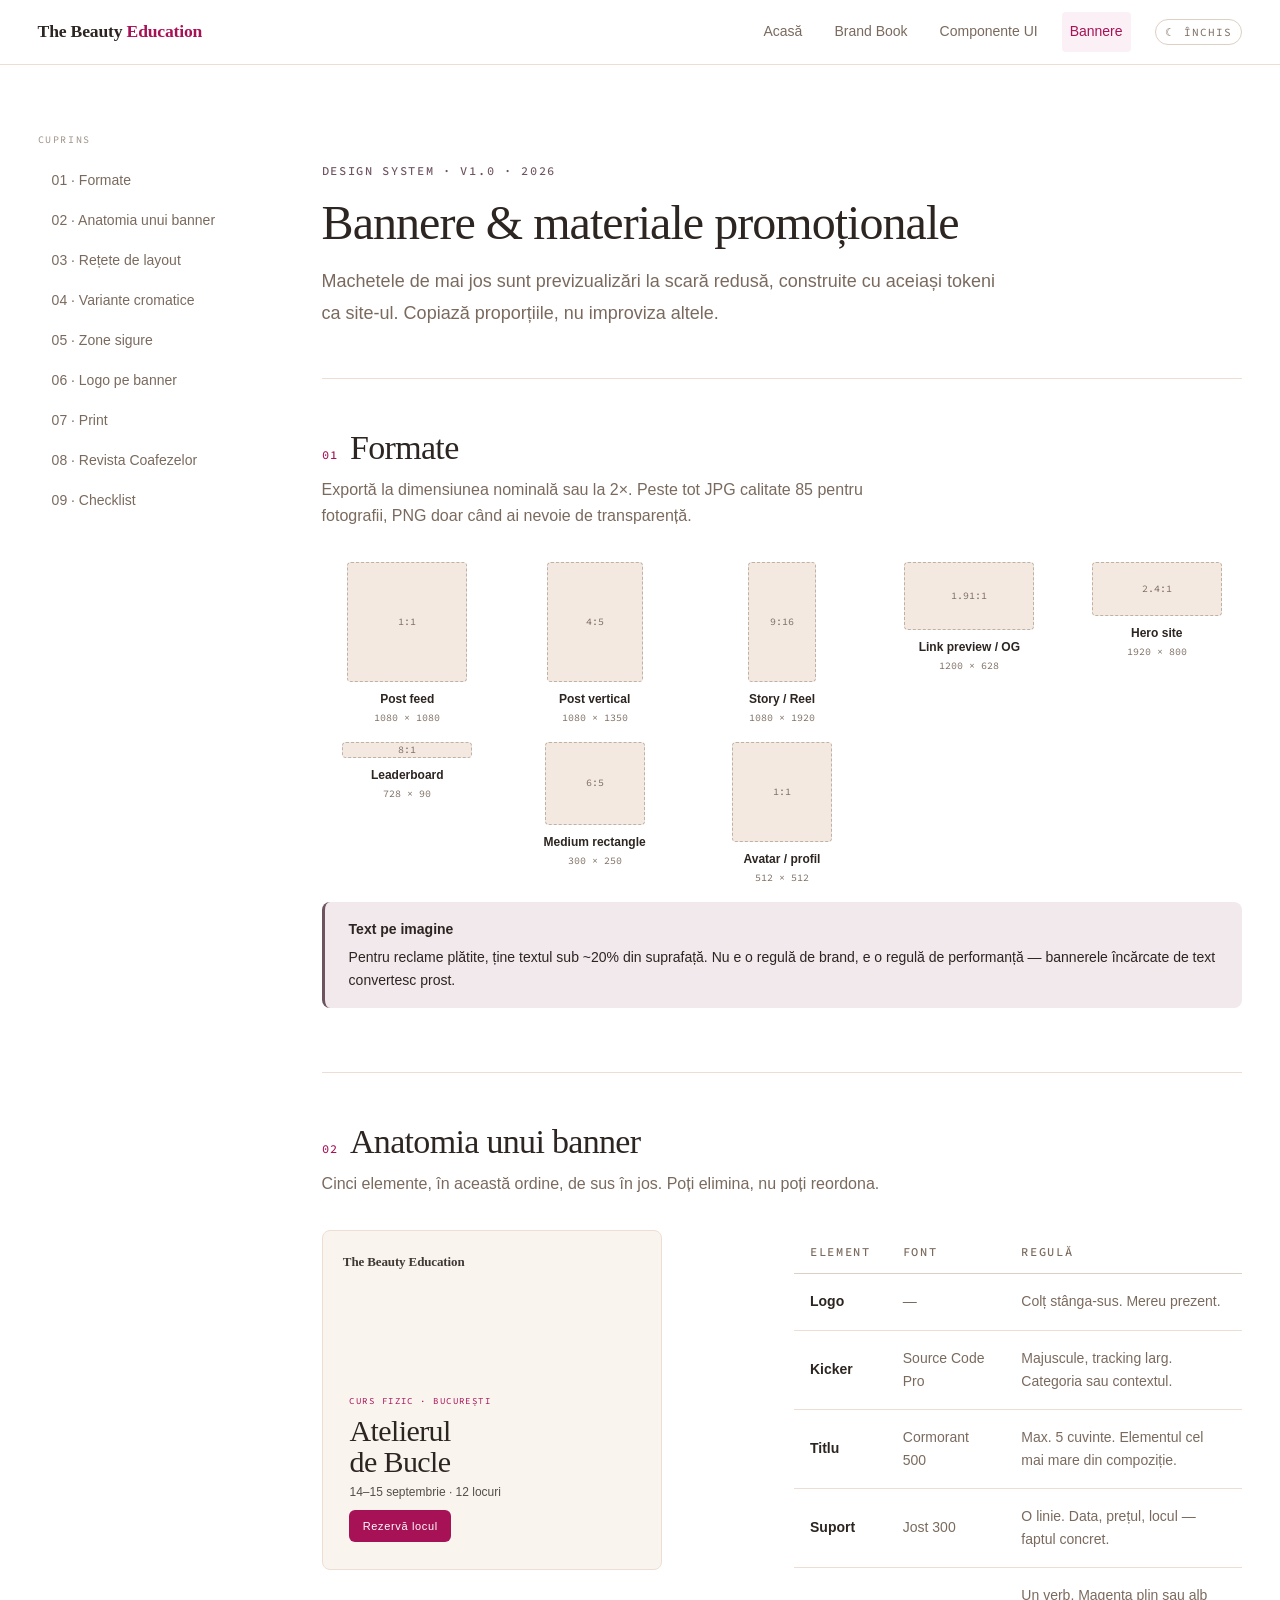
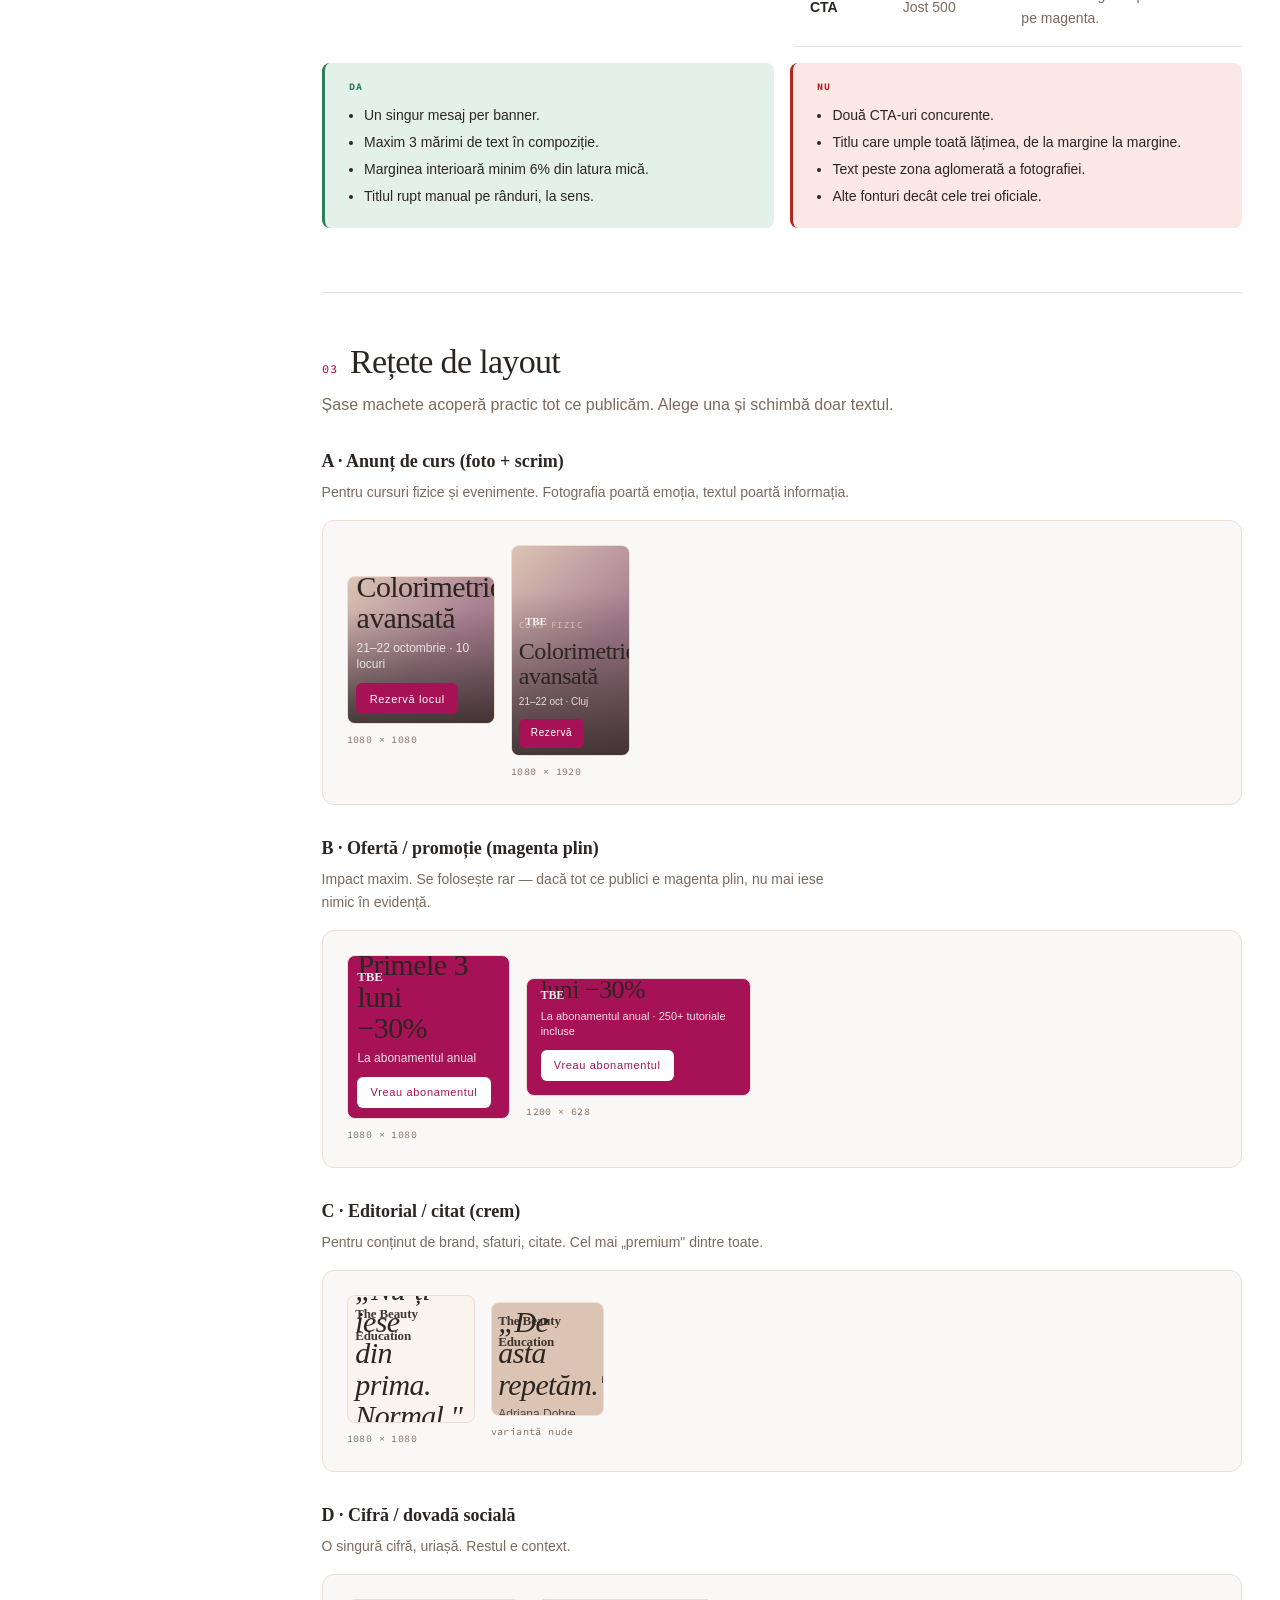
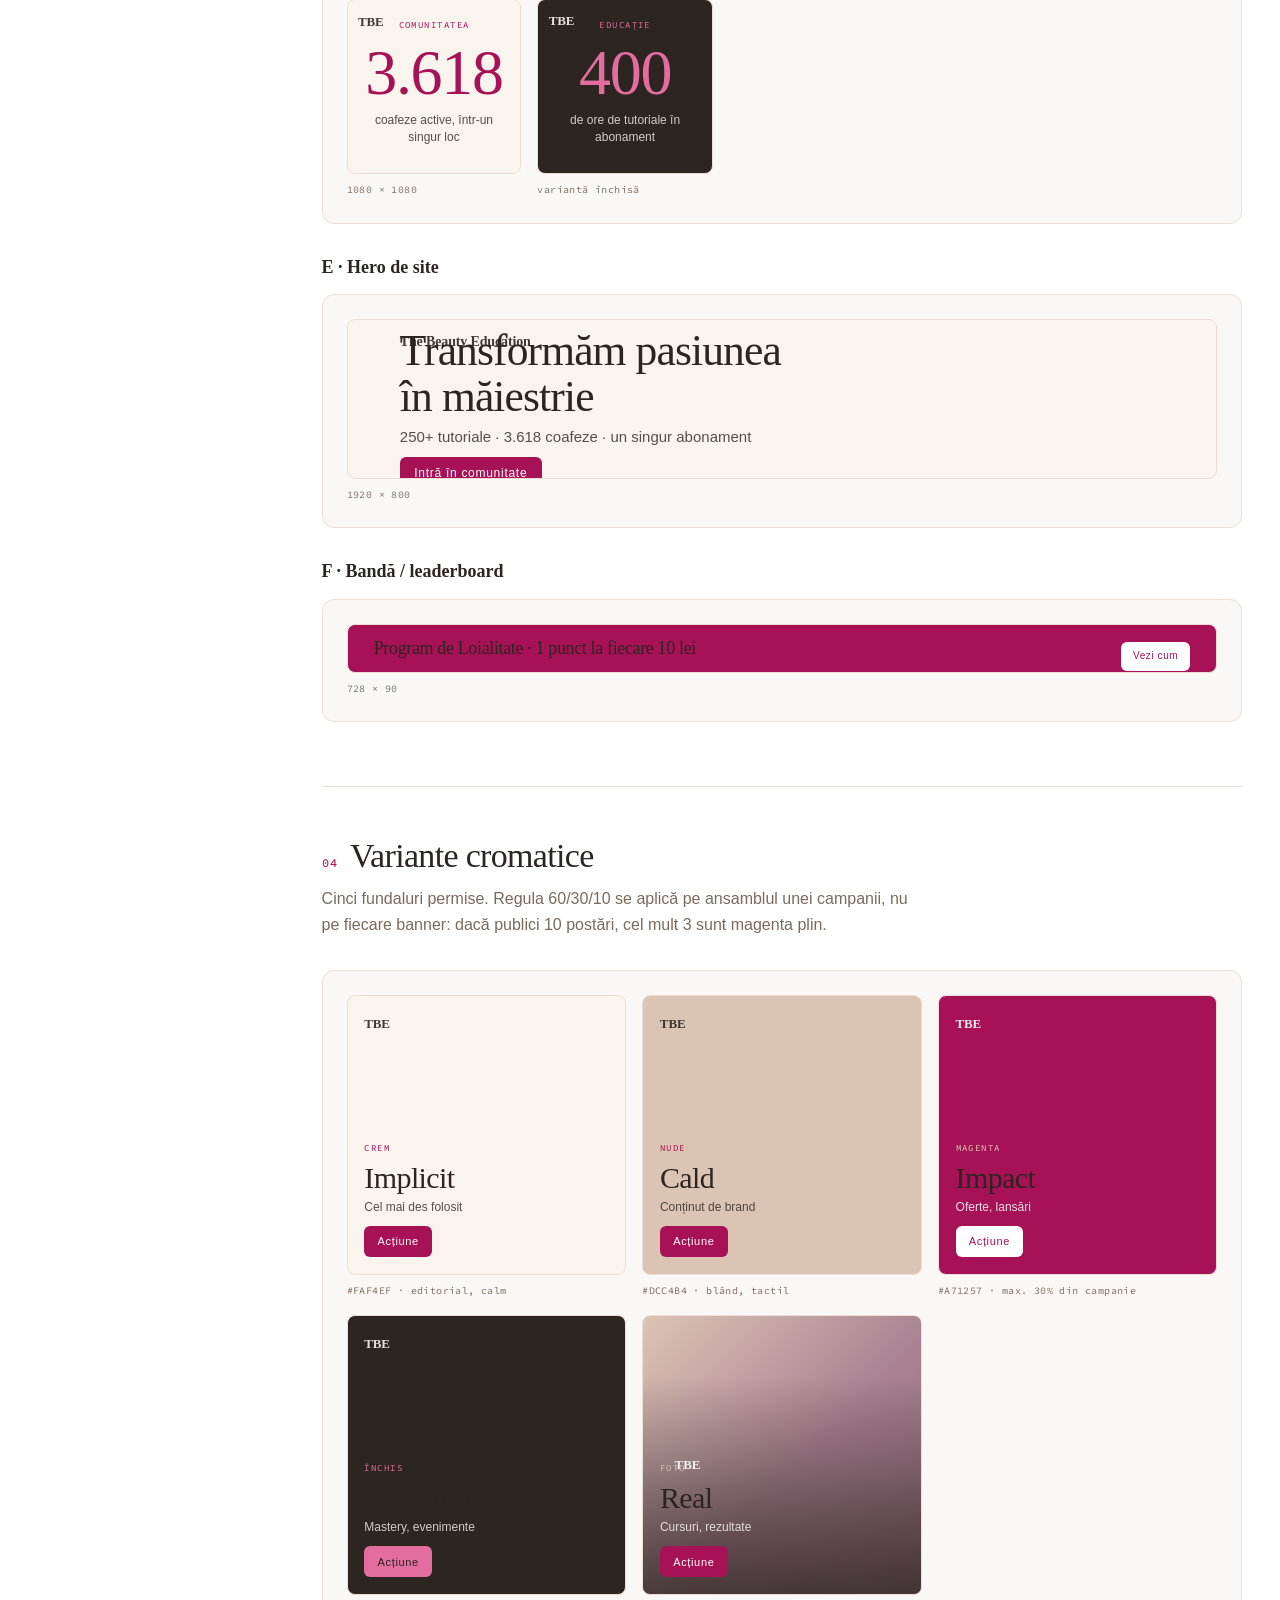
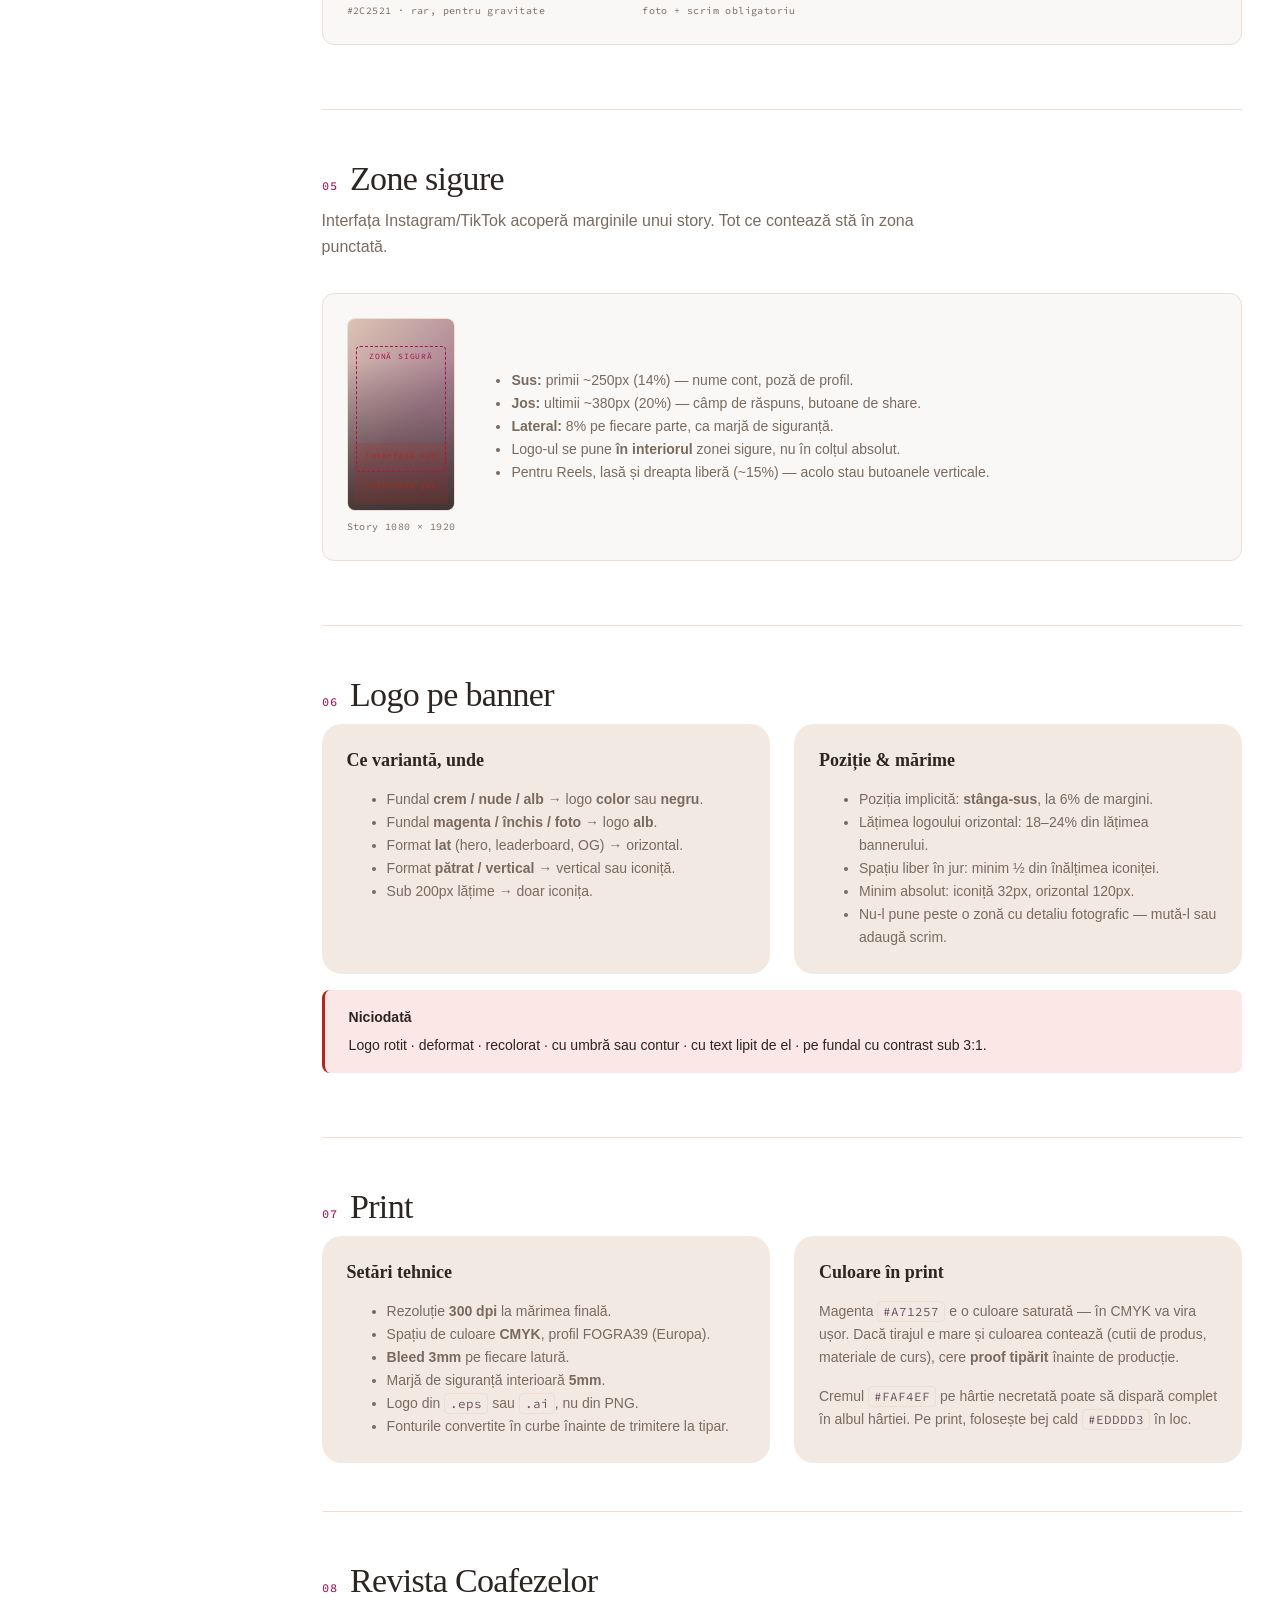
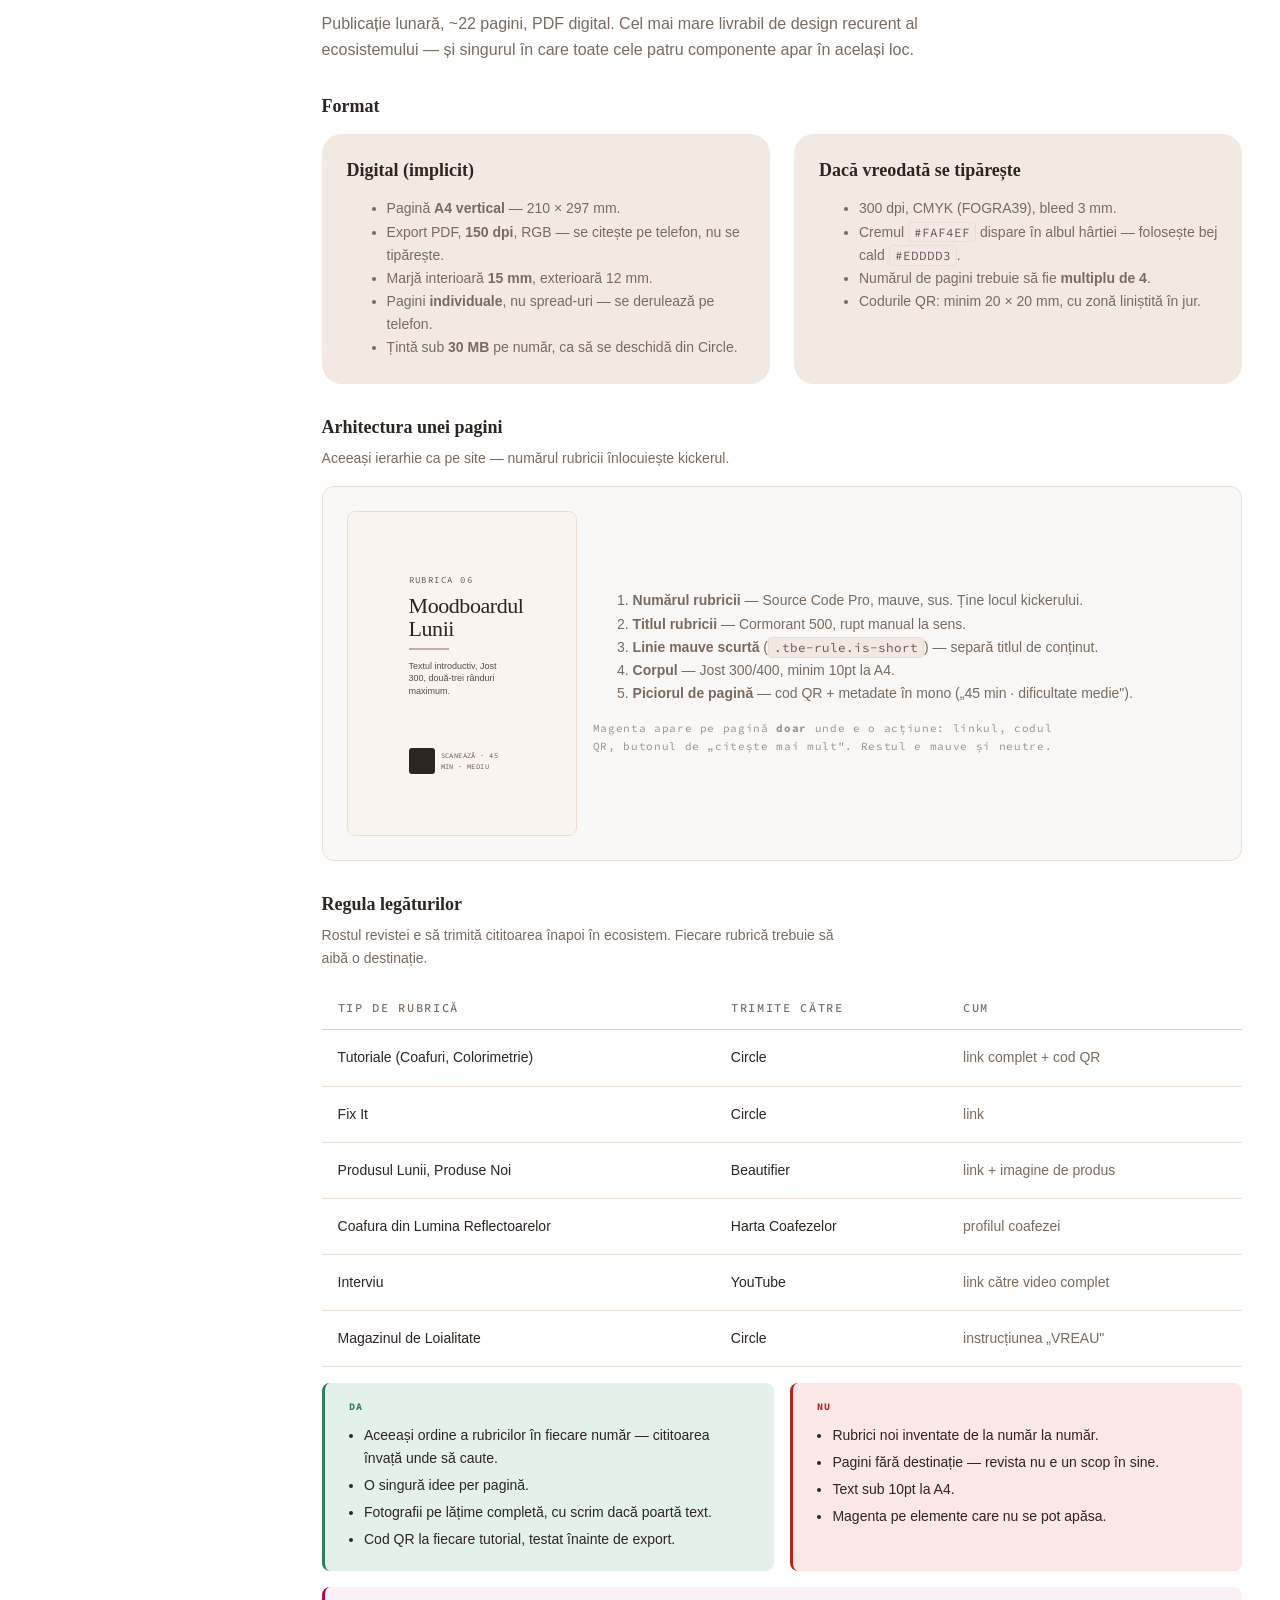
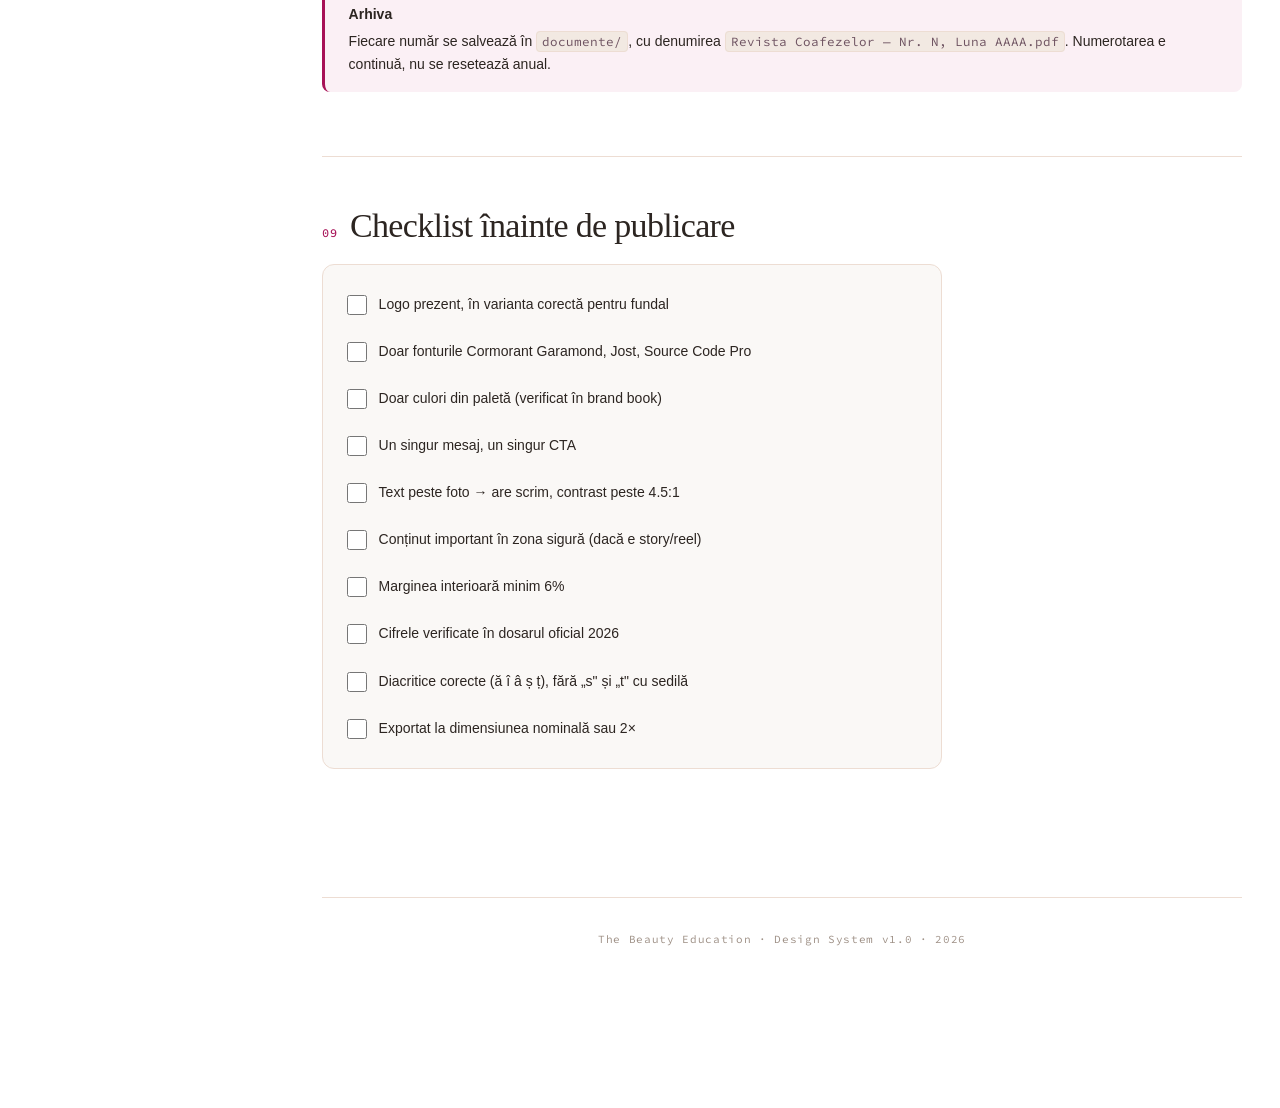
==== commit 23fcefe4: "Adaugă specificația Revistei Coafezelor Publicație lunară, ~22 pagini: format digital A4, arhitectur" ====
--- a/bannere.html
+++ b/bannere.html
@@ -92,7 +92,8 @@
       <li><a href="#safe">05 · Zone sigure</a></li>
       <li><a href="#logo">06 · Logo pe banner</a></li>
       <li><a href="#print">07 · Print</a></li>
-      <li><a href="#checklist">08 · Checklist</a></li>
+      <li><a href="#revista">08 · Revista Coafezelor</a></li>
+      <li><a href="#checklist">09 · Checklist</a></li>
     </ol>
   </aside>
 
@@ -301,9 +302,94 @@
       </div>
     </section>
 
-    <!-- 08 CHECKLIST -->
+    <!-- 08 REVISTA -->
+    <section class="ds-sec" id="revista">
+      <h2 class="tbe-h2"><span class="ds-num">08</span> Revista Coafezelor</h2>
+      <p class="ds-sec-intro">Publicație lunară, ~22 pagini, PDF digital. Cel mai mare livrabil de design recurent al ecosistemului — și singurul în care toate cele patru componente apar în același loc.</p>
+
+      <div class="ds-sub"><h3 class="tbe-h4">Format</h3></div>
+      <div class="tbe-grid is-2">
+        <div class="tbe-card is-flat">
+          <h4 class="tbe-h4">Digital (implicit)</h4>
+          <ul class="tbe-small tbe-muted tbe-mb-0">
+            <li>Pagină <b>A4 vertical</b> — 210 × 297 mm.</li>
+            <li>Export PDF, <b>150 dpi</b>, RGB — se citește pe telefon, nu se tipărește.</li>
+            <li>Marjă interioară <b>15 mm</b>, exterioară 12 mm.</li>
+            <li>Pagini <b>individuale</b>, nu spread-uri — se derulează pe telefon.</li>
+            <li>Țintă sub <b>30 MB</b> pe număr, ca să se deschidă din Circle.</li>
+          </ul>
+        </div>
+        <div class="tbe-card is-flat">
+          <h4 class="tbe-h4">Dacă vreodată se tipărește</h4>
+          <ul class="tbe-small tbe-muted tbe-mb-0">
+            <li>300 dpi, CMYK (FOGRA39), bleed 3 mm.</li>
+            <li>Cremul <code>#FAF4EF</code> dispare în albul hârtiei — folosește bej cald <code>#EDDDD3</code>.</li>
+            <li>Numărul de pagini trebuie să fie <b>multiplu de 4</b>.</li>
+            <li>Codurile QR: minim 20 × 20 mm, cu zonă liniștită în jur.</li>
+          </ul>
+        </div>
+      </div>
+
+      <div class="ds-sub"><h3 class="tbe-h4">Arhitectura unei pagini</h3><p>Aceeași ierarhie ca pe site — numărul rubricii înlocuiește kickerul.</p></div>
+      <div class="ds-demo">
+        <div class="bn bn-wrap" style="width:100%;max-width:230px;aspect-ratio:210/297;background:var(--c-neutral-50);padding:7%;justify-content:flex-start;color:var(--c-neutral-900)">
+          <span class="k" style="color:#6E5361">Rubrica 06</span>
+          <h3 class="t" style="font-size:22px;margin-bottom:8px">Moodboardul<br>Lunii</h3>
+          <hr style="border:0;height:2px;width:40px;background:#C9A6B4;margin:0 0 10px">
+          <p class="s" style="font-size:9px;margin-bottom:auto">Textul introductiv, Jost 300, două-trei rânduri maximum.</p>
+          <div style="display:flex;align-items:center;gap:6px;margin-top:10px">
+            <div style="width:26px;height:26px;background:var(--c-neutral-900);border-radius:3px;flex:none"></div>
+            <span style="font-family:var(--font-mono);font-size:7px;color:#6E5361;letter-spacing:.06em">SCANEAZĂ · 45 MIN · MEDIU</span>
+          </div>
+        </div>
+        <div style="flex:1;min-width:250px">
+          <ol class="tbe-small tbe-muted">
+            <li><b>Numărul rubricii</b> — Source Code Pro, mauve, sus. Ține locul kickerului.</li>
+            <li><b>Titlul rubricii</b> — Cormorant 500, rupt manual la sens.</li>
+            <li><b>Linie mauve scurtă</b> (<code>.tbe-rule.is-short</code>) — separă titlul de conținut.</li>
+            <li><b>Corpul</b> — Jost 300/400, minim 10pt la A4.</li>
+            <li><b>Piciorul de pagină</b> — cod QR + metadate în mono („45 min · dificultate medie").</li>
+          </ol>
+          <p class="ds-note">Magenta apare pe pagină <b>doar</b> unde e o acțiune: linkul, codul QR, butonul de „citește mai mult". Restul e mauve și neutre.</p>
+        </div>
+      </div>
+
+      <div class="ds-sub"><h3 class="tbe-h4">Regula legăturilor</h3><p>Rostul revistei e să trimită cititoarea înapoi în ecosistem. Fiecare rubrică trebuie să aibă o destinație.</p></div>
+      <table class="tbe-table">
+        <thead><tr><th>Tip de rubrică</th><th>Trimite către</th><th>Cum</th></tr></thead>
+        <tbody>
+          <tr><td>Tutoriale (Coafuri, Colorimetrie)</td><td>Circle</td><td class="tbe-muted">link complet + cod QR</td></tr>
+          <tr><td>Fix It</td><td>Circle</td><td class="tbe-muted">link</td></tr>
+          <tr><td>Produsul Lunii, Produse Noi</td><td>Beautifier</td><td class="tbe-muted">link + imagine de produs</td></tr>
+          <tr><td>Coafura din Lumina Reflectoarelor</td><td>Harta Coafezelor</td><td class="tbe-muted">profilul coafezei</td></tr>
+          <tr><td>Interviu</td><td>YouTube</td><td class="tbe-muted">link către video complet</td></tr>
+          <tr><td>Magazinul de Loialitate</td><td>Circle</td><td class="tbe-muted">instrucțiunea „VREAU"</td></tr>
+        </tbody>
+      </table>
+
+      <div class="ds-dodont">
+        <div class="ds-do"><b>Da</b><ul>
+          <li>Aceeași ordine a rubricilor în fiecare număr — cititoarea învață unde să caute.</li>
+          <li>O singură idee per pagină.</li>
+          <li>Fotografii pe lățime completă, cu scrim dacă poartă text.</li>
+          <li>Cod QR la fiecare tutorial, testat înainte de export.</li>
+        </ul></div>
+        <div class="ds-dont"><b>Nu</b><ul>
+          <li>Rubrici noi inventate de la număr la număr.</li>
+          <li>Pagini fără destinație — revista nu e un scop în sine.</li>
+          <li>Text sub 10pt la A4.</li>
+          <li>Magenta pe elemente care nu se pot apăsa.</li>
+        </ul></div>
+      </div>
+
+      <div class="tbe-callout is-action">
+        <div><strong>Arhiva</strong>Fiecare număr se salvează în <code>documente/</code>, cu denumirea <code>Revista Coafezelor — Nr. N, Luna AAAA.pdf</code>. Numerotarea e continuă, nu se resetează anual.</div>
+      </div>
+    </section>
+
+    <!-- 09 CHECKLIST -->
     <section class="ds-sec" id="checklist">
-      <h2 class="tbe-h2"><span class="ds-num">08</span> Checklist înainte de publicare</h2>
+      <h2 class="tbe-h2"><span class="ds-num">09</span> Checklist înainte de publicare</h2>
       <div class="ds-demo is-stack" style="max-width:620px">
         <label class="tbe-check"><input type="checkbox"> Logo prezent, în varianta corectă pentru fundal</label>
         <label class="tbe-check"><input type="checkbox"> Doar fonturile Cormorant Garamond, Jost, Source Code Pro</label>
--- a/tokens/tokens.css
+++ b/tokens/tokens.css
@@ -112,11 +112,41 @@
   --c-harta-300: #6FA595;
   --c-harta-700: #1F4C40;
 
-  /* --- Niveluri de loialitate ------------------------------------------- */
-  --c-bronze:  #A9714B;
-  --c-silver:  #8C8C94;
-  --c-gold:    #B58A2E;
-  --c-diamond: #6E8FA6;
+  /* --- Niveluri de loialitate -------------------------------------------
+     Fiecare nivel are 3 valori:
+       *-vivid = glifa (★ ◆ ●) — saturată, „vie", nu trebuie să fie lizibilă ca text
+       *-text  = textul badge-ului — închisă, minim 4.5:1
+       *-soft  = fundalul badge-ului
+     Progresia e intenționată: Bronze/Silver sunt calme, Gold și Diamond strălucesc.
+     Nivelul se vede de la distanță, ceea ce e tot rostul meritocrației.        */
+  --c-bronze:       #B4703E;
+  --c-bronze-vivid: #C97F45;
+  --c-bronze-text:  #8A5228;
+  --c-bronze-soft:  #F7EBE1;
+
+  --c-silver:       #8A93A3;
+  --c-silver-vivid: #9BA5B5;
+  --c-silver-text:  #5D6675;
+  --c-silver-soft:  #EEF1F5;
+
+  --c-gold:         #D9A520;
+  --c-gold-vivid:   #F0B72A;
+  --c-gold-text:    #8A6300;
+  --c-gold-soft:    #FDF3D9;
+
+  --c-diamond:       #2E9BC9;
+  --c-diamond-vivid: #3FB6E8;
+  --c-diamond-text:  #1A6E92;
+  --c-diamond-soft:  #E2F3FB;
+
+  /* --- Canale de contact (Harta Coafezelor) ------------------------------
+     Excepție documentată de la regula „magenta = acțiune": pe Harta
+     Coafezelor, acțiunile de contact folosesc culoarea canalului, pentru că
+     utilizatoarea recunoaște instant unde ajunge. Vezi docs/decizii.md.      */
+  --c-contact:       #15803D;  /* verde de contact — 5.0:1 cu alb */
+  --c-contact-hover: #116631;
+  --c-facebook:      #1877F2;
+  --c-maps:          #EA4335;
 }
 
 /* ==========================================================================
@@ -265,6 +295,15 @@
   --tbe-accent-text:   var(--c-mauve-700);   /* varianta lizibilă */
   --tbe-accent-soft:   var(--c-mauve-50);
 
+  /* VOCE EDITORIALĂ (mauve) — rolul principal al mauve-ului în sistem.
+     Tot ce e expresiv dar NU se dă click: kickere, citate, atribuiri,
+     etichete de tabel, linii decorative, roluri și subtitluri.
+     Regula pe care o servește: dacă e magenta, se dă click. Mauve-ul preia
+     tot ce înainte era magenta „de decor" și eliberează magenta pentru acțiune. */
+  --tbe-editorial:      var(--c-mauve-700);
+  --tbe-editorial-line: var(--c-mauve-300);
+  --tbe-editorial-soft: var(--c-mauve-50);
+
   /* Linii */
   --tbe-border:        var(--c-neutral-300);
   --tbe-border-strong: var(--c-neutral-400);
@@ -315,6 +354,10 @@
   --tbe-accent-text:   var(--c-mauve-200);
   --tbe-accent-soft:   rgba(201, 166, 180, 0.14);
 
+  --tbe-editorial:      var(--c-mauve-200);
+  --tbe-editorial-line: var(--c-mauve-600);
+  --tbe-editorial-soft: rgba(201, 166, 180, 0.10);
+
   --tbe-border:        #3C322C;
   --tbe-border-strong: #52453D;
   --tbe-border-subtle: #2E2621;
@@ -324,6 +367,15 @@
   --tbe-warning: #E3A857;  --tbe-warning-bg: rgba(227, 168, 87, 0.14);
   --tbe-danger:  #F08379;  --tbe-danger-bg:  rgba(240, 131, 121, 0.14);
   --tbe-info:    #C9A6B4;  --tbe-info-bg:    rgba(201, 166, 180, 0.14);
+
+  /* Nivelurile strălucesc mai tare pe fundal închis */
+  --c-bronze-text:  #D99B6A;  --c-bronze-soft:  rgba(201, 127, 69, 0.16);
+  --c-silver-text:  #B4BDCC;  --c-silver-soft:  rgba(155, 165, 181, 0.16);
+  --c-gold-text:    #F5C542;  --c-gold-soft:    rgba(240, 183, 42, 0.16);
+  --c-diamond-text: #5FC8F5;  --c-diamond-soft: rgba(63, 182, 232, 0.16);
+
+  --c-contact:       #22A85A;
+  --c-contact-hover: #2CBE68;
 
   --shadow-xs: 0 1px 2px rgba(0, 0, 0, 0.3);
   --shadow-sm: 0 1px 3px rgba(0, 0, 0, 0.4);
@@ -359,6 +411,15 @@
     --tbe-accent:        var(--c-mauve-300);
     --tbe-accent-text:   var(--c-mauve-200);
     --tbe-accent-soft:   rgba(201, 166, 180, 0.14);
+    --tbe-editorial:      var(--c-mauve-200);
+    --tbe-editorial-line: var(--c-mauve-600);
+    --tbe-editorial-soft: rgba(201, 166, 180, 0.10);
+    --c-bronze-text:  #D99B6A;  --c-bronze-soft:  rgba(201, 127, 69, 0.16);
+    --c-silver-text:  #B4BDCC;  --c-silver-soft:  rgba(155, 165, 181, 0.16);
+    --c-gold-text:    #F5C542;  --c-gold-soft:    rgba(240, 183, 42, 0.16);
+    --c-diamond-text: #5FC8F5;  --c-diamond-soft: rgba(63, 182, 232, 0.16);
+    --c-contact:       #22A85A;
+    --c-contact-hover: #2CBE68;
     --tbe-border:        #3C322C;
     --tbe-border-strong: #52453D;
     --tbe-border-subtle: #2E2621;
--- a/components.css
+++ b/components.css
@@ -56,18 +56,36 @@
 .tbe-h3, h3  { font-size: var(--fs-h3); font-weight: var(--fw-semibold); letter-spacing: var(--ls-normal); }
 .tbe-h4, h4  { font-size: var(--fs-h4); font-weight: var(--fw-semibold); letter-spacing: var(--ls-normal); }
 
-/* Kicker / supratitlu — semnătura tipografică a brandului */
+/* Kicker / supratitlu — semnătura tipografică a brandului.
+   MAUVE, nu magenta: un kicker nu se dă click. Magenta rămâne al acțiunii. */
 .tbe-kicker {
   font-family: var(--font-mono);
   font-size: var(--fs-kicker);
   font-weight: var(--fw-medium);
   letter-spacing: var(--ls-kicker);
   text-transform: uppercase;
-  color: var(--tbe-action);
+  color: var(--tbe-editorial);
   display: block;
   margin-bottom: var(--sp-3);
 }
-.tbe-kicker.is-muted { color: var(--tbe-text-muted); }
+.tbe-kicker.is-action { color: var(--tbe-action); }  /* doar când chiar precede o acțiune */
+.tbe-kicker.is-muted  { color: var(--tbe-text-muted); }
+
+/* Rol / subtitlu editorial — serif italic, mauve. „Profesionist independent". */
+.tbe-role {
+  font-family: var(--font-display);
+  font-style: italic;
+  font-size: var(--fs-base);
+  color: var(--tbe-editorial);
+  margin: 0 0 var(--sp-3);
+}
+
+/* Linie decorativă mauve — separă fără să taie */
+.tbe-rule {
+  border: 0; height: 1px; background: var(--tbe-editorial-line);
+  opacity: 0.5; margin-block: var(--sp-6);
+}
+.tbe-rule.is-short { width: 64px; height: 2px; opacity: 1; border-radius: var(--r-pill); }
 
 p { margin: 0 0 var(--sp-4); max-width: var(--measure); }
 
@@ -98,7 +116,7 @@
   font-weight: var(--fw-regular);
   line-height: var(--lh-normal);
   color: var(--tbe-text);
-  border-left: var(--bw-thick) solid var(--tbe-action);
+  border-left: var(--bw-thick) solid var(--tbe-editorial-line);
   padding: var(--sp-2) 0 var(--sp-2) var(--sp-5);
   margin: var(--sp-6) 0;
   max-width: var(--measure);
@@ -109,7 +127,7 @@
   font-family: var(--font-body);
   font-size: var(--fs-sm);
   font-style: normal;
-  color: var(--tbe-text-muted);
+  color: var(--tbe-editorial);
 }
 
 code, .tbe-code {
@@ -375,7 +393,13 @@
 /* Card de statistică / KPI */
 .tbe-stat { background: var(--tbe-surface); border: var(--bw-hair) solid var(--tbe-border-subtle); border-radius: var(--tbe-radius-card); padding: var(--sp-5); }
 .tbe-stat-value { font-family: var(--font-display); font-size: var(--fs-h1); font-weight: var(--fw-medium); line-height: 1; color: var(--tbe-action); font-variant-numeric: tabular-nums; }
-.tbe-stat-label { font-family: var(--font-mono); font-size: var(--fs-xs); letter-spacing: var(--ls-kicker); text-transform: uppercase; color: var(--tbe-text-muted); margin-top: var(--sp-3); }
+.tbe-stat-label { font-family: var(--font-mono); font-size: var(--fs-xs); letter-spacing: var(--ls-kicker); text-transform: uppercase; color: var(--tbe-editorial); margin-top: var(--sp-3); }
+
+/* Card cu suprafață mauve — bloc editorial, citate, „despre noi" */
+.tbe-card.is-mauve {
+  background: var(--tbe-editorial-soft);
+  border-color: var(--tbe-editorial-line);
+}
 
 /* ==========================================================================
    BADGES · CHIPS · AVATAR
@@ -394,11 +418,55 @@
 .tbe-badge.is-danger  { background: var(--tbe-danger-bg);  color: var(--tbe-danger);  border-color: transparent; }
 .tbe-badge.is-solid   { background: var(--tbe-action); color: var(--tbe-text-on-action); border-color: transparent; }
 
-/* Niveluri de loialitate */
-.tbe-badge.is-bronze  { background: color-mix(in srgb, #A9714B 14%, transparent); color: #8A5A38; border-color: color-mix(in srgb, #A9714B 30%, transparent); }
-.tbe-badge.is-silver  { background: color-mix(in srgb, #8C8C94 14%, transparent); color: #6B6B73; border-color: color-mix(in srgb, #8C8C94 30%, transparent); }
-.tbe-badge.is-gold    { background: color-mix(in srgb, #B58A2E 14%, transparent); color: #8F6C20; border-color: color-mix(in srgb, #B58A2E 30%, transparent); }
-.tbe-badge.is-diamond { background: color-mix(in srgb, #6E8FA6 14%, transparent); color: #4F6C81; border-color: color-mix(in srgb, #6E8FA6 30%, transparent); }
+/* --- Niveluri de loialitate -----------------------------------------------
+   Fiecare nivel are o glifă saturată („vie") + text închis, lizibil.
+   Glifa poartă culoarea; textul poartă lizibilitatea. Așa poate străluci
+   fără să încalce contrastul.
+   Progresie intenționată: Bronze/Silver calme → Gold/Diamond strălucesc. */
+.tbe-badge[class*="is-bronze"],
+.tbe-badge[class*="is-silver"],
+.tbe-badge[class*="is-gold"],
+.tbe-badge[class*="is-diamond"] { gap: 0.4em; padding-left: 0.6em; }
+
+.tbe-badge.is-bronze::before,
+.tbe-badge.is-silver::before,
+.tbe-badge.is-gold::before,
+.tbe-badge.is-diamond::before { font-size: 1.05em; line-height: 1; }
+
+.tbe-badge.is-bronze {
+  background: var(--c-bronze-soft); color: var(--c-bronze-text);
+  border-color: color-mix(in srgb, var(--c-bronze-vivid) 40%, transparent);
+}
+.tbe-badge.is-bronze::before { content: '●'; color: var(--c-bronze-vivid); }
+
+.tbe-badge.is-silver {
+  background: var(--c-silver-soft); color: var(--c-silver-text);
+  border-color: color-mix(in srgb, var(--c-silver-vivid) 45%, transparent);
+}
+.tbe-badge.is-silver::before { content: '◈'; color: var(--c-silver-vivid); }
+
+.tbe-badge.is-gold {
+  background: var(--c-gold-soft); color: var(--c-gold-text);
+  border-color: color-mix(in srgb, var(--c-gold-vivid) 55%, transparent);
+  box-shadow: inset 0 1px 0 rgba(255, 255, 255, 0.5);
+}
+.tbe-badge.is-gold::before { content: '★'; color: var(--c-gold-vivid); }
+
+.tbe-badge.is-diamond {
+  background: var(--c-diamond-soft); color: var(--c-diamond-text);
+  border-color: color-mix(in srgb, var(--c-diamond-vivid) 55%, transparent);
+  box-shadow: inset 0 1px 0 rgba(255, 255, 255, 0.55);
+}
+.tbe-badge.is-diamond::before { content: '◆'; color: var(--c-diamond-vivid); }
+
+/* Varianta plină — pentru profil, certificat, header de cont */
+.tbe-badge.is-tier-solid { border-color: transparent; color: #fff; }
+.tbe-badge.is-tier-solid::before { color: rgba(255, 255, 255, 0.92); }
+.tbe-badge.is-bronze.is-tier-solid  { background: linear-gradient(135deg, var(--c-bronze-vivid), var(--c-bronze)); }
+.tbe-badge.is-silver.is-tier-solid  { background: linear-gradient(135deg, var(--c-silver-vivid), var(--c-silver)); }
+.tbe-badge.is-gold.is-tier-solid    { background: linear-gradient(135deg, var(--c-gold-vivid), var(--c-gold)); color: #4A3400; }
+.tbe-badge.is-gold.is-tier-solid::before    { color: #fff; }
+.tbe-badge.is-diamond.is-tier-solid { background: linear-gradient(135deg, var(--c-diamond-vivid), var(--c-diamond)); }
 
 .tbe-chip {
   display: inline-flex; align-items: center; gap: var(--sp-2);
@@ -633,8 +701,99 @@
 /* ==========================================================================
    PATTERNURI HARTA COAFEZELOR
    ========================================================================== */
-.tbe-salon-card { display: flex; gap: var(--sp-4); }
-.tbe-salon-card .tbe-avatar { width: 72px; height: 72px; border-radius: var(--r-sm); }
+/* --- Cardul de coafeză — componenta centrală a Hărții ---------------------
+   Structură: media (foto + badge + puncte carusel) → corp → acțiuni.        */
+.tbe-salon {
+  background: var(--tbe-surface);
+  border: var(--bw-hair) solid var(--tbe-border-subtle);
+  border-radius: var(--tbe-radius-card);
+  overflow: hidden;
+  display: flex;
+  flex-direction: column;
+  max-width: 360px;
+  box-shadow: var(--shadow-sm);
+  transition: box-shadow var(--dur-slow) var(--ease-out), transform var(--dur-slow) var(--ease-out);
+}
+.tbe-salon:hover { box-shadow: var(--shadow-lg); transform: translateY(-2px); }
+
+.tbe-salon-media { position: relative; aspect-ratio: 1 / 1; background: var(--tbe-decor); }
+.tbe-salon-media img { width: 100%; height: 100%; object-fit: cover; }
+.tbe-salon-media .tbe-badge-recomandat { position: absolute; top: var(--sp-3); right: var(--sp-3); z-index: 2; }
+
+/* Puncte de carusel */
+.tbe-salon-dots {
+  position: absolute; bottom: var(--sp-3); left: 50%; transform: translateX(-50%);
+  display: flex; gap: 5px; z-index: 2;
+}
+.tbe-salon-dots span {
+  width: 6px; height: 6px; border-radius: var(--r-pill);
+  background: rgba(255, 255, 255, 0.55);
+  box-shadow: 0 1px 2px rgba(44, 37, 33, 0.35);
+  transition: width var(--dur-base) var(--ease-out), background var(--dur-base) var(--ease-out);
+}
+.tbe-salon-dots span.is-active { width: 20px; background: #fff; }
+
+.tbe-salon-body { padding: var(--sp-5); display: flex; flex-direction: column; gap: var(--sp-3); }
+
+.tbe-salon-name {
+  font-family: var(--font-display); font-size: var(--fs-h3); font-weight: var(--fw-semibold);
+  line-height: 1.2; color: var(--tbe-text); margin: 0;
+}
+.tbe-salon-role {
+  font-family: var(--font-display); font-style: italic; font-size: var(--fs-base);
+  color: var(--tbe-editorial); margin: calc(var(--sp-3) * -1 + 2px) 0 0;
+}
+
+/* Adresă — magenta, cu pin. Singurul text magenta care nu e link:
+   e ancora geografică a cardului, informația pentru care există Harta. */
+.tbe-salon-loc {
+  display: flex; align-items: flex-start; gap: var(--sp-2);
+  font-size: var(--fs-sm); line-height: 1.45; color: var(--tbe-action); margin: 0;
+}
+.tbe-salon-loc svg { flex: none; width: 15px; height: 15px; margin-top: 2px; }
+
+/* Etichete de serviciu — pill cu contur, NEinteractive (spre deosebire de .tbe-chip) */
+.tbe-salon-tags { display: flex; flex-wrap: wrap; gap: var(--sp-2); }
+.tbe-tag {
+  display: inline-flex; align-items: center;
+  font-size: var(--fs-sm); color: var(--tbe-text-muted);
+  background: var(--tbe-surface); border: var(--bw-hair) solid var(--tbe-border);
+  border-radius: var(--r-pill); padding: 0.35em 0.95em; white-space: nowrap;
+}
+
+.tbe-salon-brands { font-size: var(--fs-sm); color: var(--tbe-text-muted); margin: 0; }
+.tbe-salon-brands b { color: var(--tbe-action); font-weight: var(--fw-medium); }
+
+/* --- Acțiuni de contact --------------------------------------------------
+   Excepție documentată de la „magenta = acțiune": culorile canalelor.
+   Vezi docs/decizii.md § Excepția canalelor de contact.                     */
+.tbe-salon-actions { display: flex; align-items: center; gap: var(--sp-2); margin-top: var(--sp-2); }
+
+.tbe-btn-contact {
+  flex: 1 1 auto; min-width: 0;
+  display: inline-flex; align-items: center; justify-content: center; gap: var(--sp-2);
+  font-family: var(--font-body); font-size: var(--fs-sm); font-weight: var(--fw-medium);
+  letter-spacing: var(--ls-wide);
+  min-height: 44px; padding: 0.7em 1.2em;
+  background: var(--c-contact); color: #fff;
+  border: 0; border-radius: var(--r-pill); cursor: pointer; text-decoration: none;
+  transition: background var(--dur-base) var(--ease-out), box-shadow var(--dur-base) var(--ease-out);
+}
+.tbe-btn-contact:hover { background: var(--c-contact-hover); color: #fff; box-shadow: var(--shadow-md); }
+.tbe-btn-contact svg { flex: none; width: 17px; height: 17px; }
+
+.tbe-social {
+  flex: none; width: 44px; height: 44px; border-radius: 50%;
+  display: inline-flex; align-items: center; justify-content: center;
+  color: #fff; border: 0; cursor: pointer; text-decoration: none;
+  transition: transform var(--dur-base) var(--ease-out), filter var(--dur-base) var(--ease-out);
+}
+.tbe-social:hover { transform: scale(1.07); filter: brightness(1.08); color: #fff; }
+.tbe-social svg { width: 19px; height: 19px; fill: currentColor; }
+.tbe-social.is-facebook  { background: var(--c-facebook); }
+.tbe-social.is-instagram { background: linear-gradient(45deg, #F09433 0%, #E6683C 25%, #DC2743 50%, #CC2366 75%, #BC1888 100%); }
+.tbe-social.is-maps      { background: var(--c-maps); }
+.tbe-social.is-whatsapp  { background: var(--c-contact); }
 
 .tbe-badge.is-map {
   background: var(--tbe-map-soft, var(--c-harta-100));
--- a/site.css
+++ b/site.css
@@ -3,12 +3,40 @@
    pentru site — e doar „ambalajul" în care prezentăm componentele).
    ========================================================================== */
 
-.ds-shell { min-height: 100vh; }
+/* --------------------------------------------------------------------------
+   Fundalul documentației = ALB.
+   Deliberat diferit de fundalul de brand (crem #FAF4EF, vezi --tbe-bg):
+   o pagină de documentație e o suprafață neutră de laborator, pe care
+   culorile brandului trebuie judecate — nu o aplicație a brandului.
+   Albul e și singurul fundal pe care mostrele de culoare se citesc corect.
+   Tokenii de brand rămân NEATINȘI.
+   -------------------------------------------------------------------------- */
+:root {
+  --ds-page:  #FFFFFF;   /* fundalul paginilor de documentație */
+  --ds-panel: #FAF8F6;   /* panourile de demo — abia perceptibil, ca albul cardurilor să iasă */
+}
+[data-theme="dark"] {
+  --ds-page:  var(--c-neutral-950);
+  --ds-panel: var(--tbe-surface);
+}
+@media (prefers-color-scheme: dark) {
+  :root:not([data-theme="light"]) {
+    --ds-page:  var(--c-neutral-950);
+    --ds-panel: var(--tbe-surface);
+  }
+}
+
+.ds-shell { min-height: 100vh; background: var(--ds-page); }
+
+/* Secțiunile de brand din pagina de start rămân neutre în documentație */
+.ds-shell .tbe-section.is-alt,
+.ds-shell .tbe-section.is-decor { background: var(--ds-panel); }
+.ds-shell .tbe-hero.is-decor    { background: var(--ds-panel); }
 
 /* --- Bara de sus --- */
 .ds-topbar {
   position: sticky; top: 0; z-index: var(--z-sticky);
-  background: color-mix(in srgb, var(--tbe-bg) 90%, transparent);
+  background: color-mix(in srgb, var(--ds-page) 90%, transparent);
   backdrop-filter: blur(16px);
   border-bottom: 1px solid var(--tbe-border-subtle);
 }
@@ -88,7 +116,7 @@
 
 /* --- Zona de demonstrație --- */
 .ds-demo {
-  background: var(--tbe-surface);
+  background: var(--ds-panel);
   border: 1px solid var(--tbe-border-subtle);
   border-radius: var(--r-md);
   padding: var(--sp-5);
@@ -99,6 +127,8 @@
 .ds-demo.is-grid { display: grid; grid-template-columns: repeat(auto-fit, minmax(240px, 1fr)); align-items: stretch; }
 .ds-demo.is-sunk { background: var(--tbe-bg-alt); }
 .ds-demo.is-dark { background: var(--c-neutral-900); }
+/* Demo-urile care arată componente pe fundalul REAL de brand (crem) */
+.ds-demo.is-brand-bg { background: var(--c-neutral-50); }
 
 .ds-note {
   font-family: var(--font-mono); font-size: 11px; letter-spacing: 0.06em;
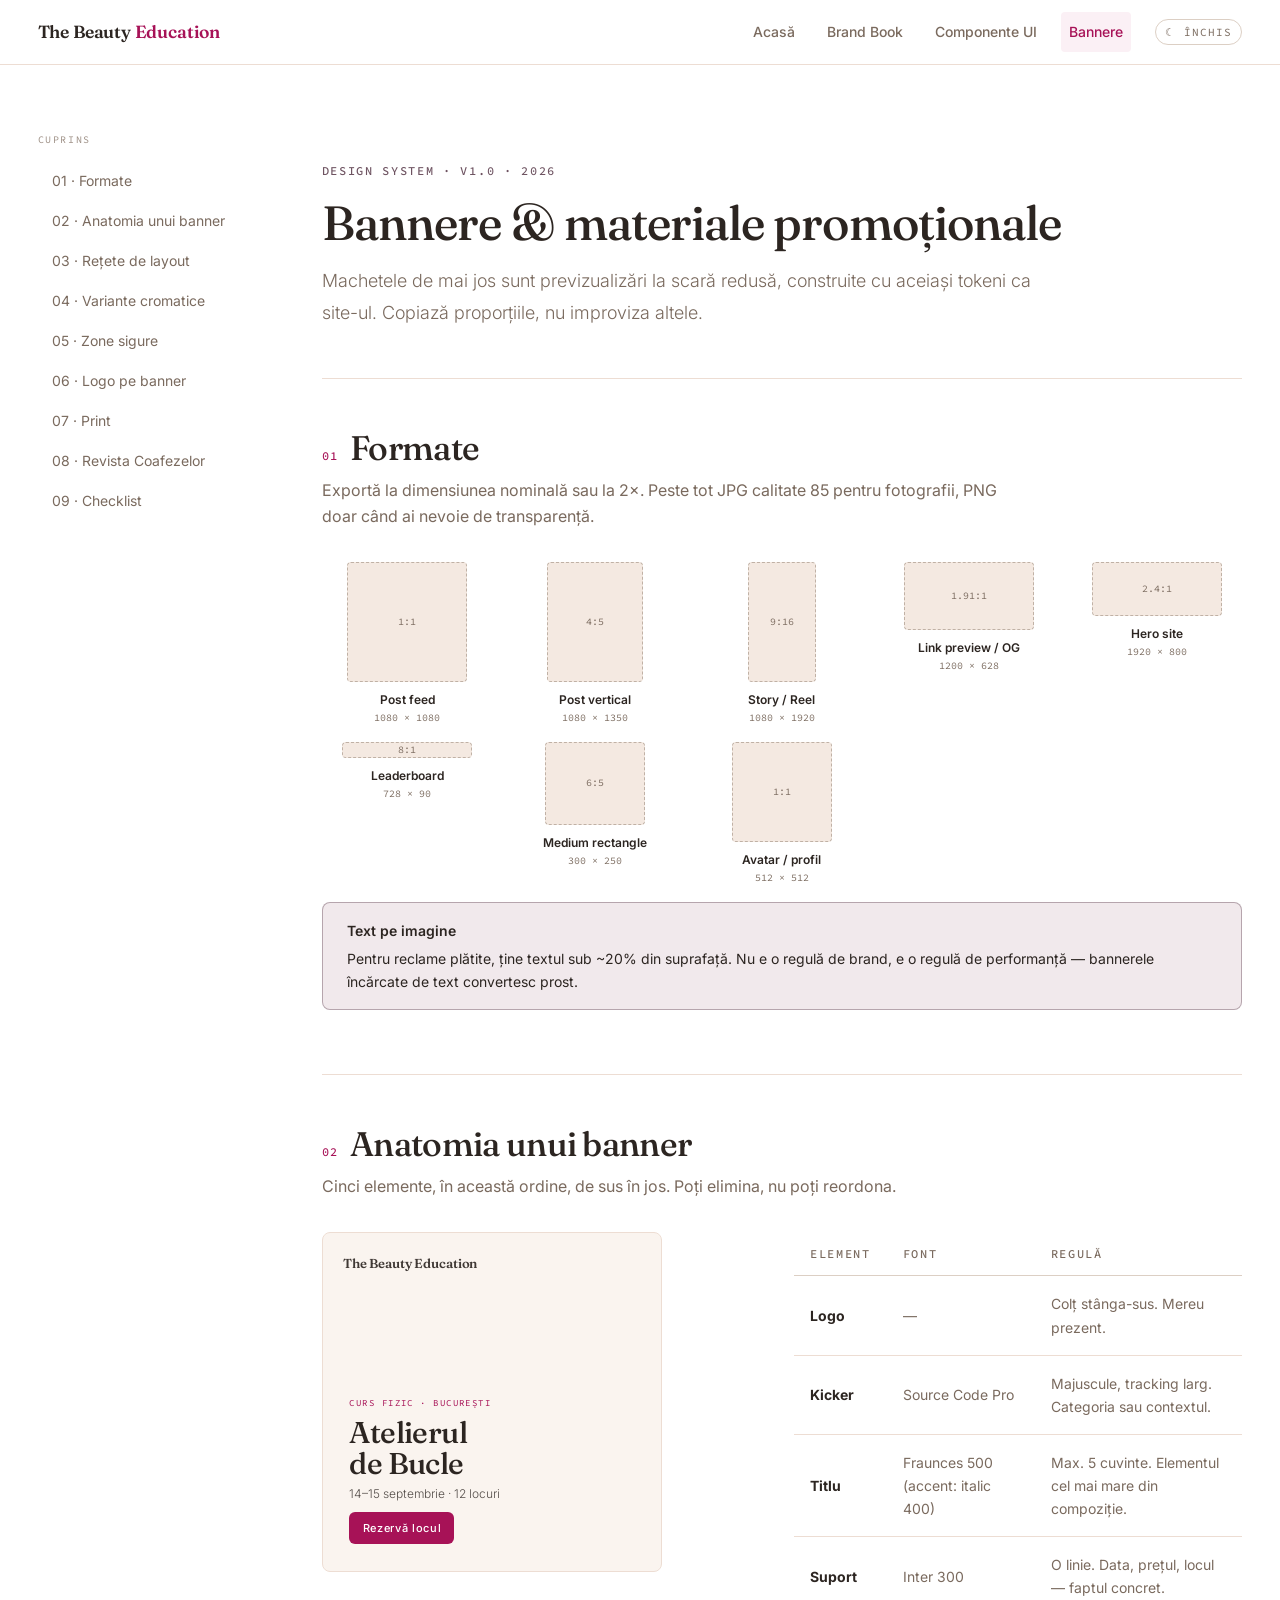
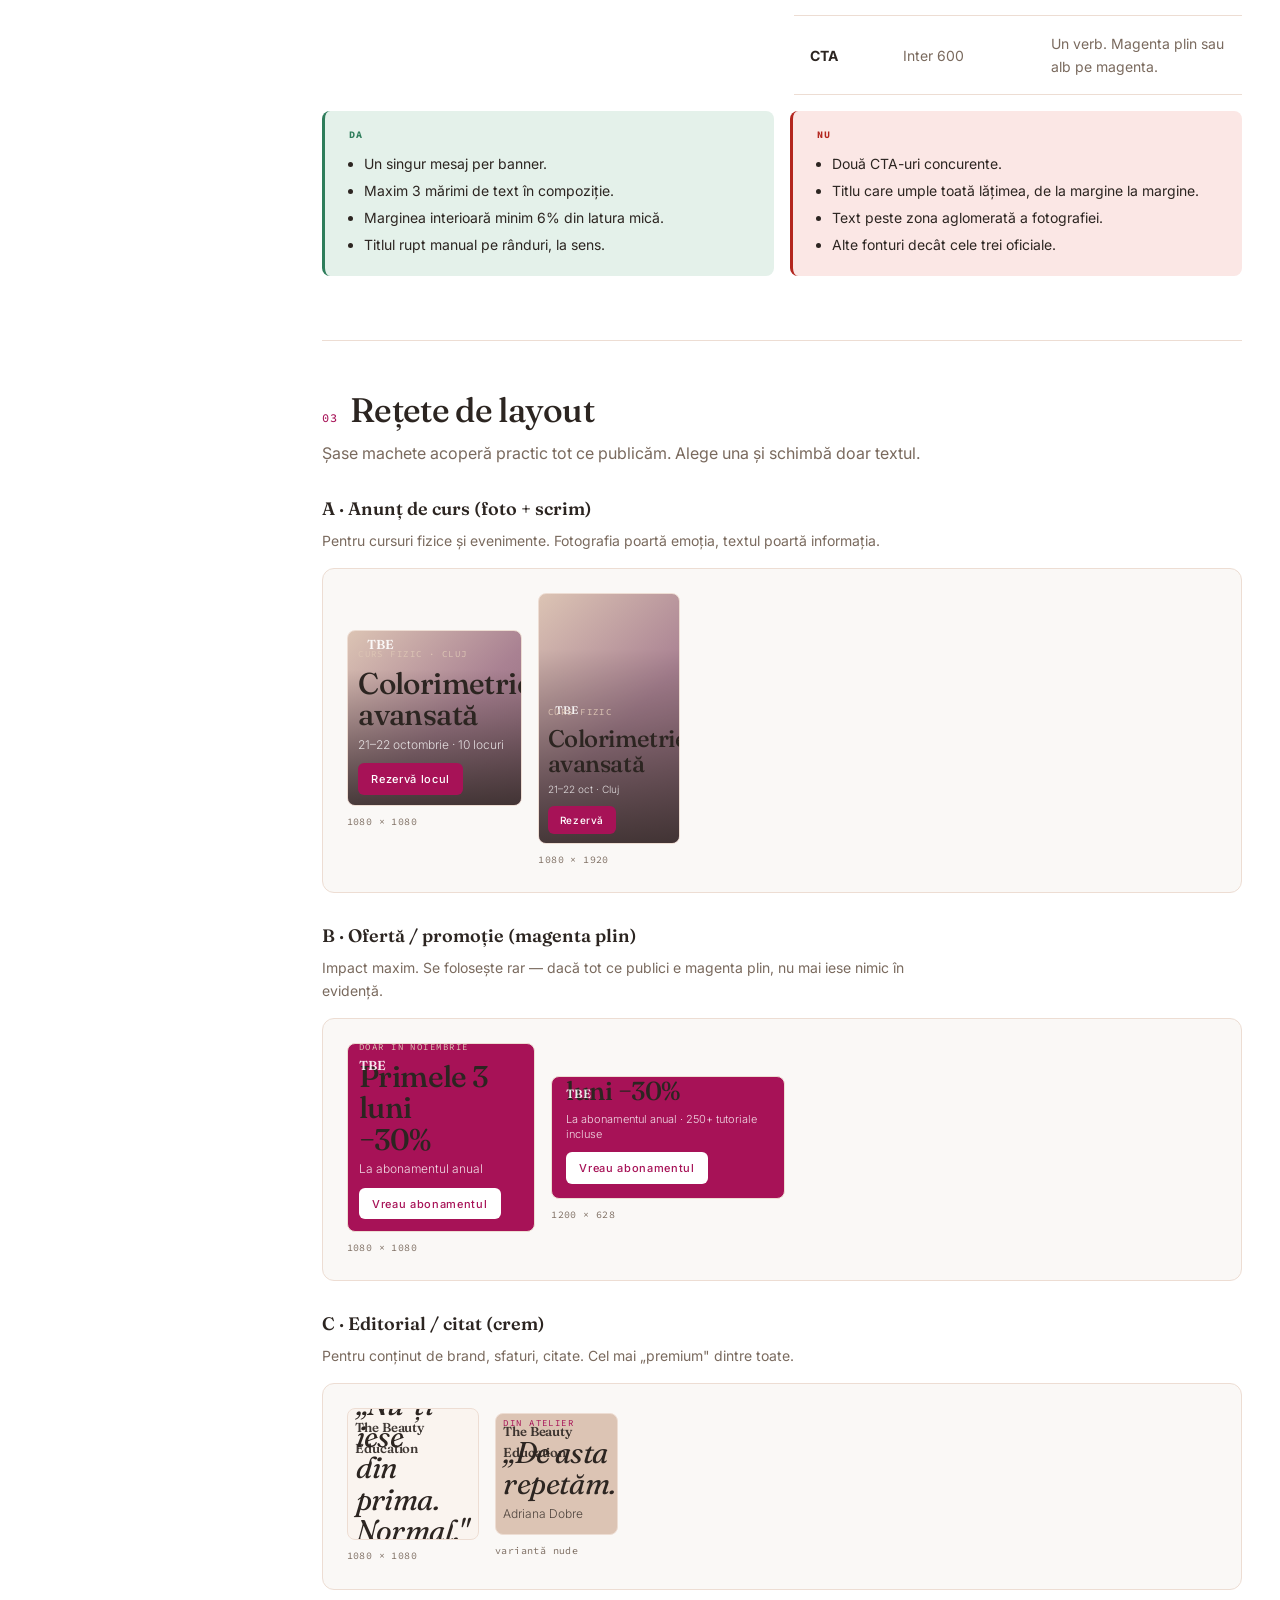
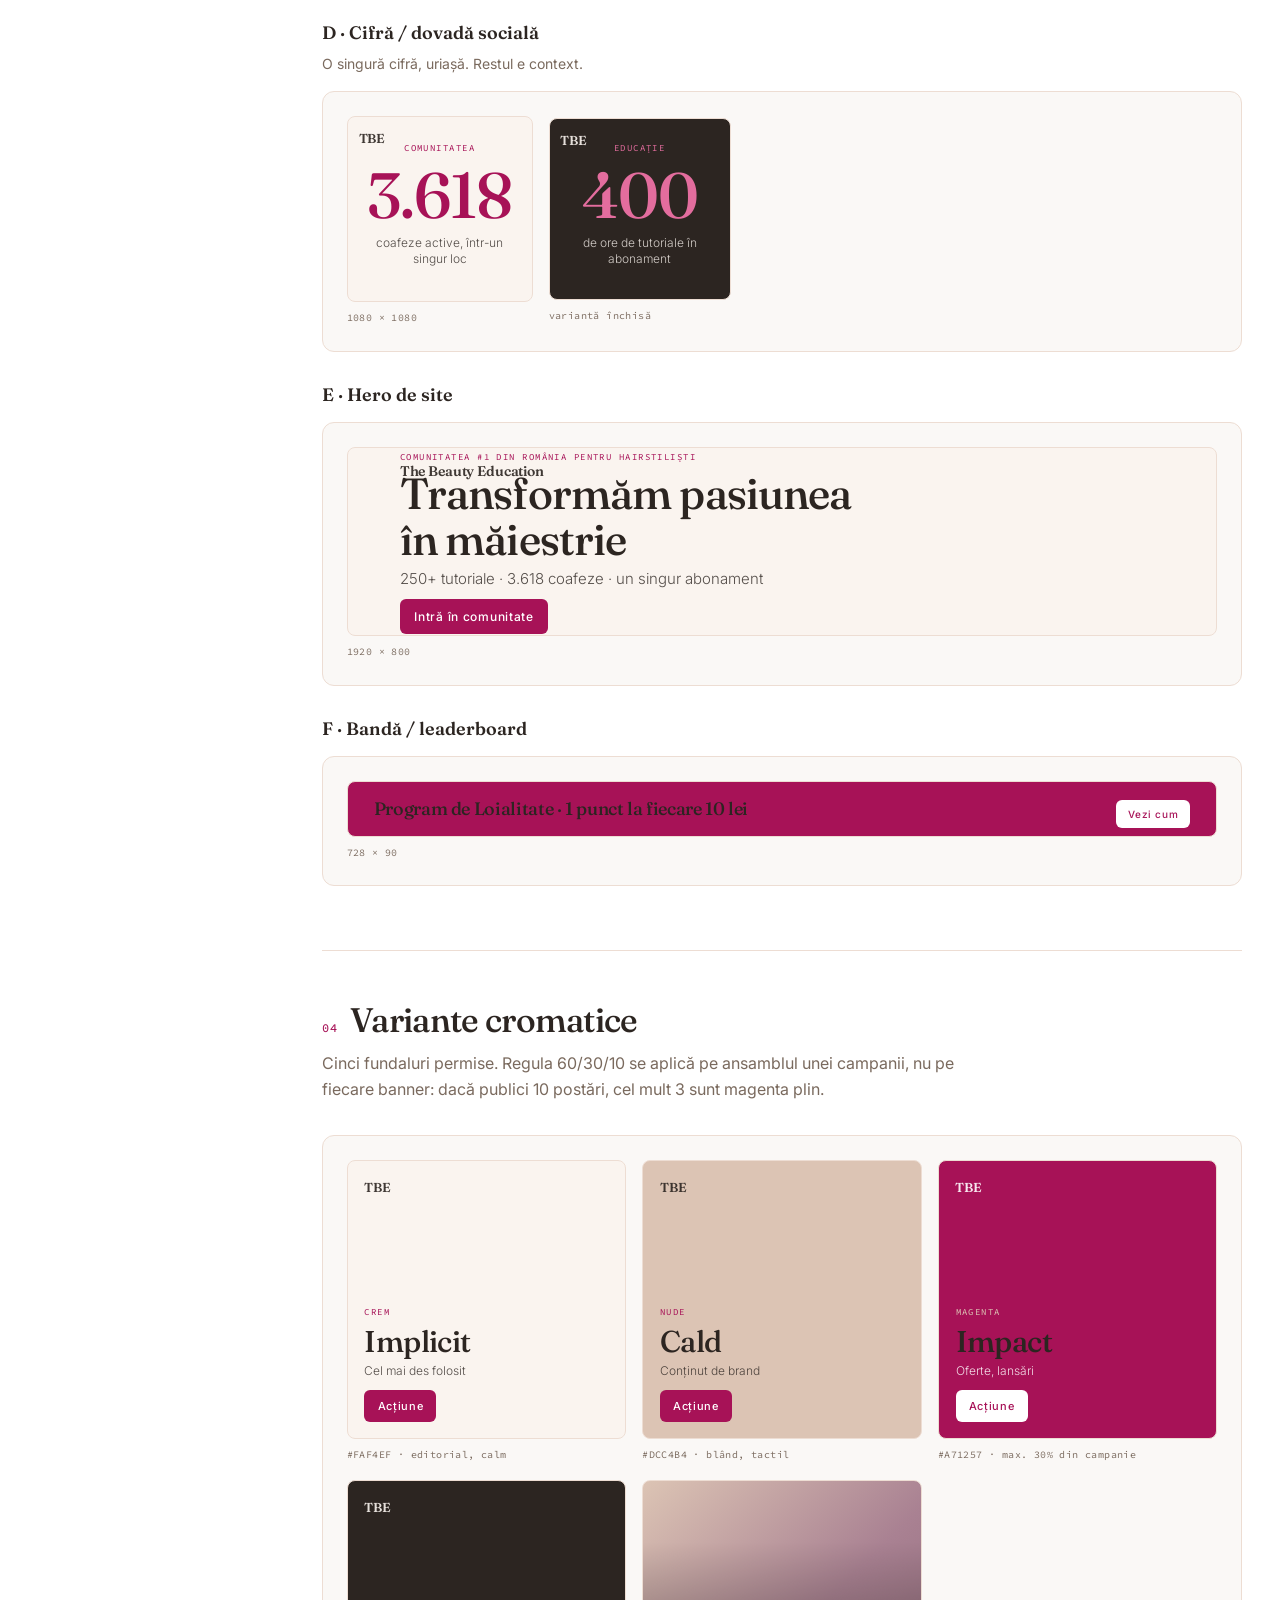
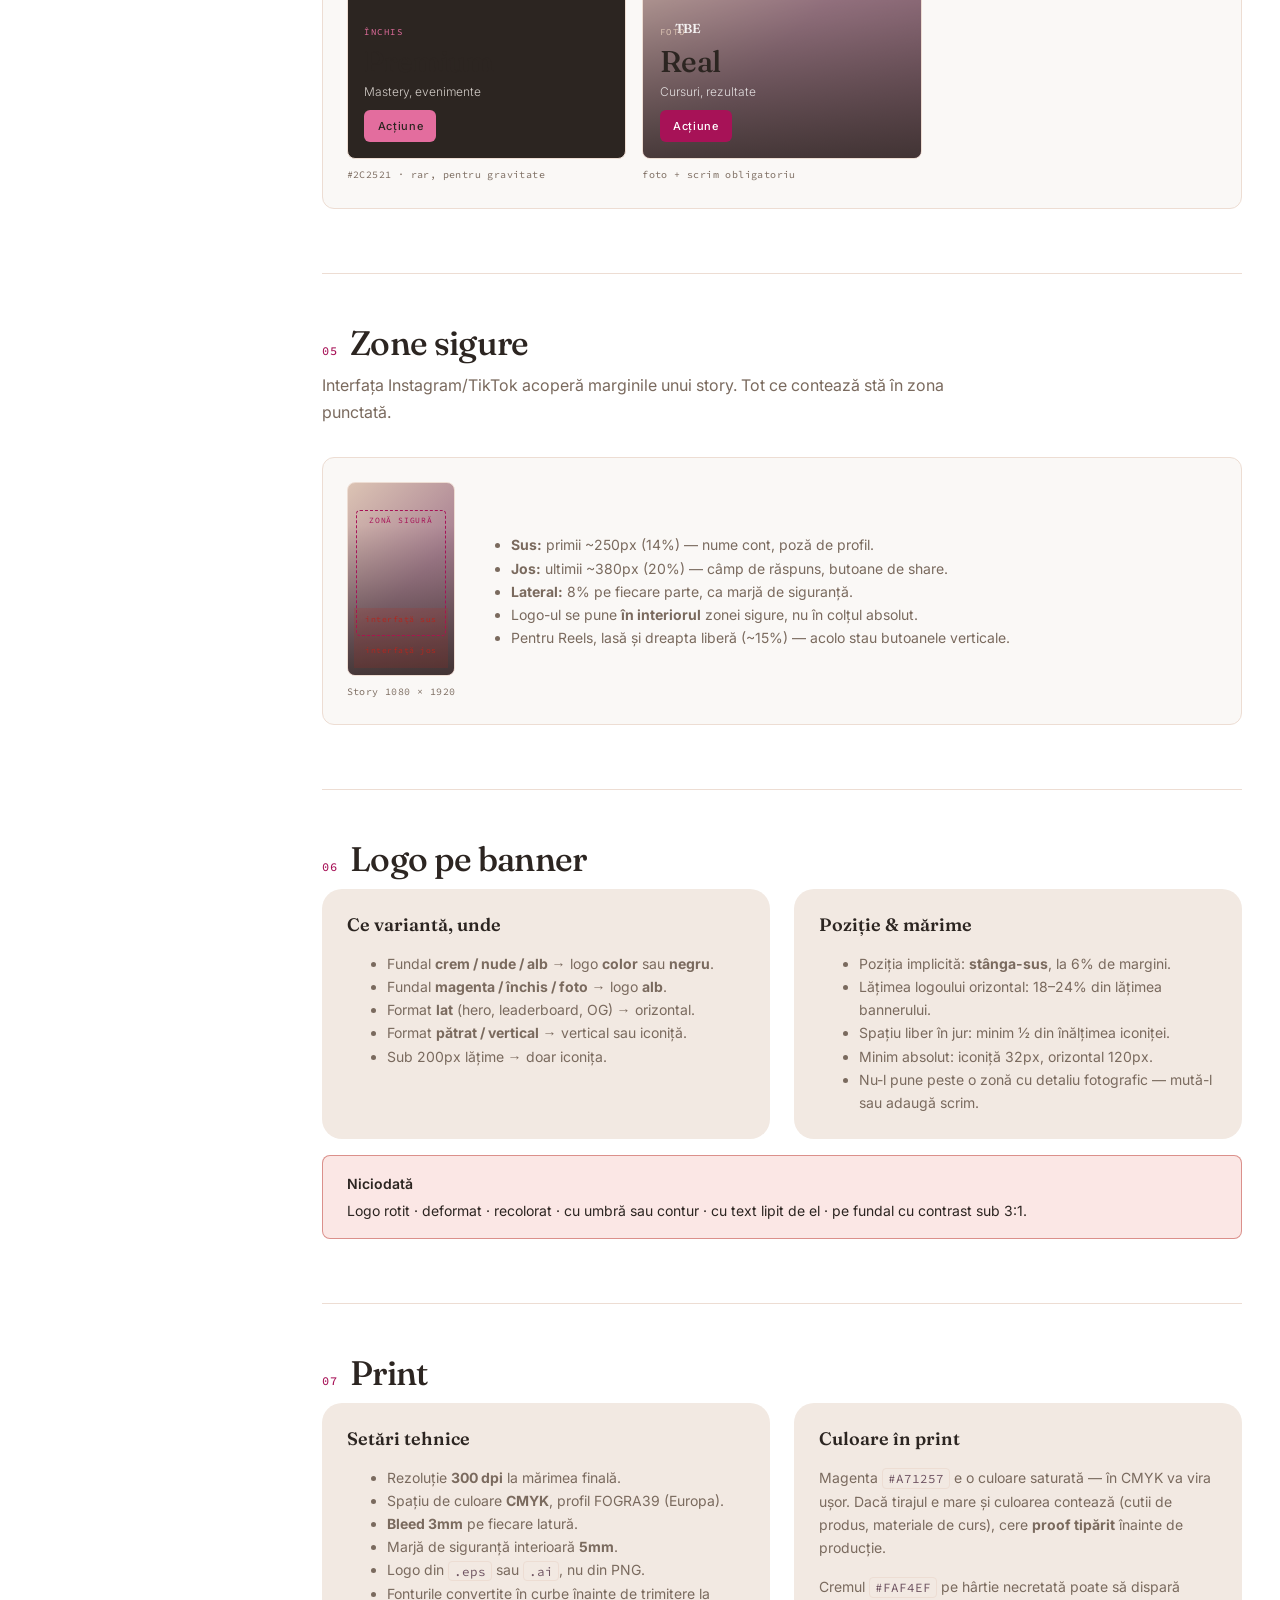
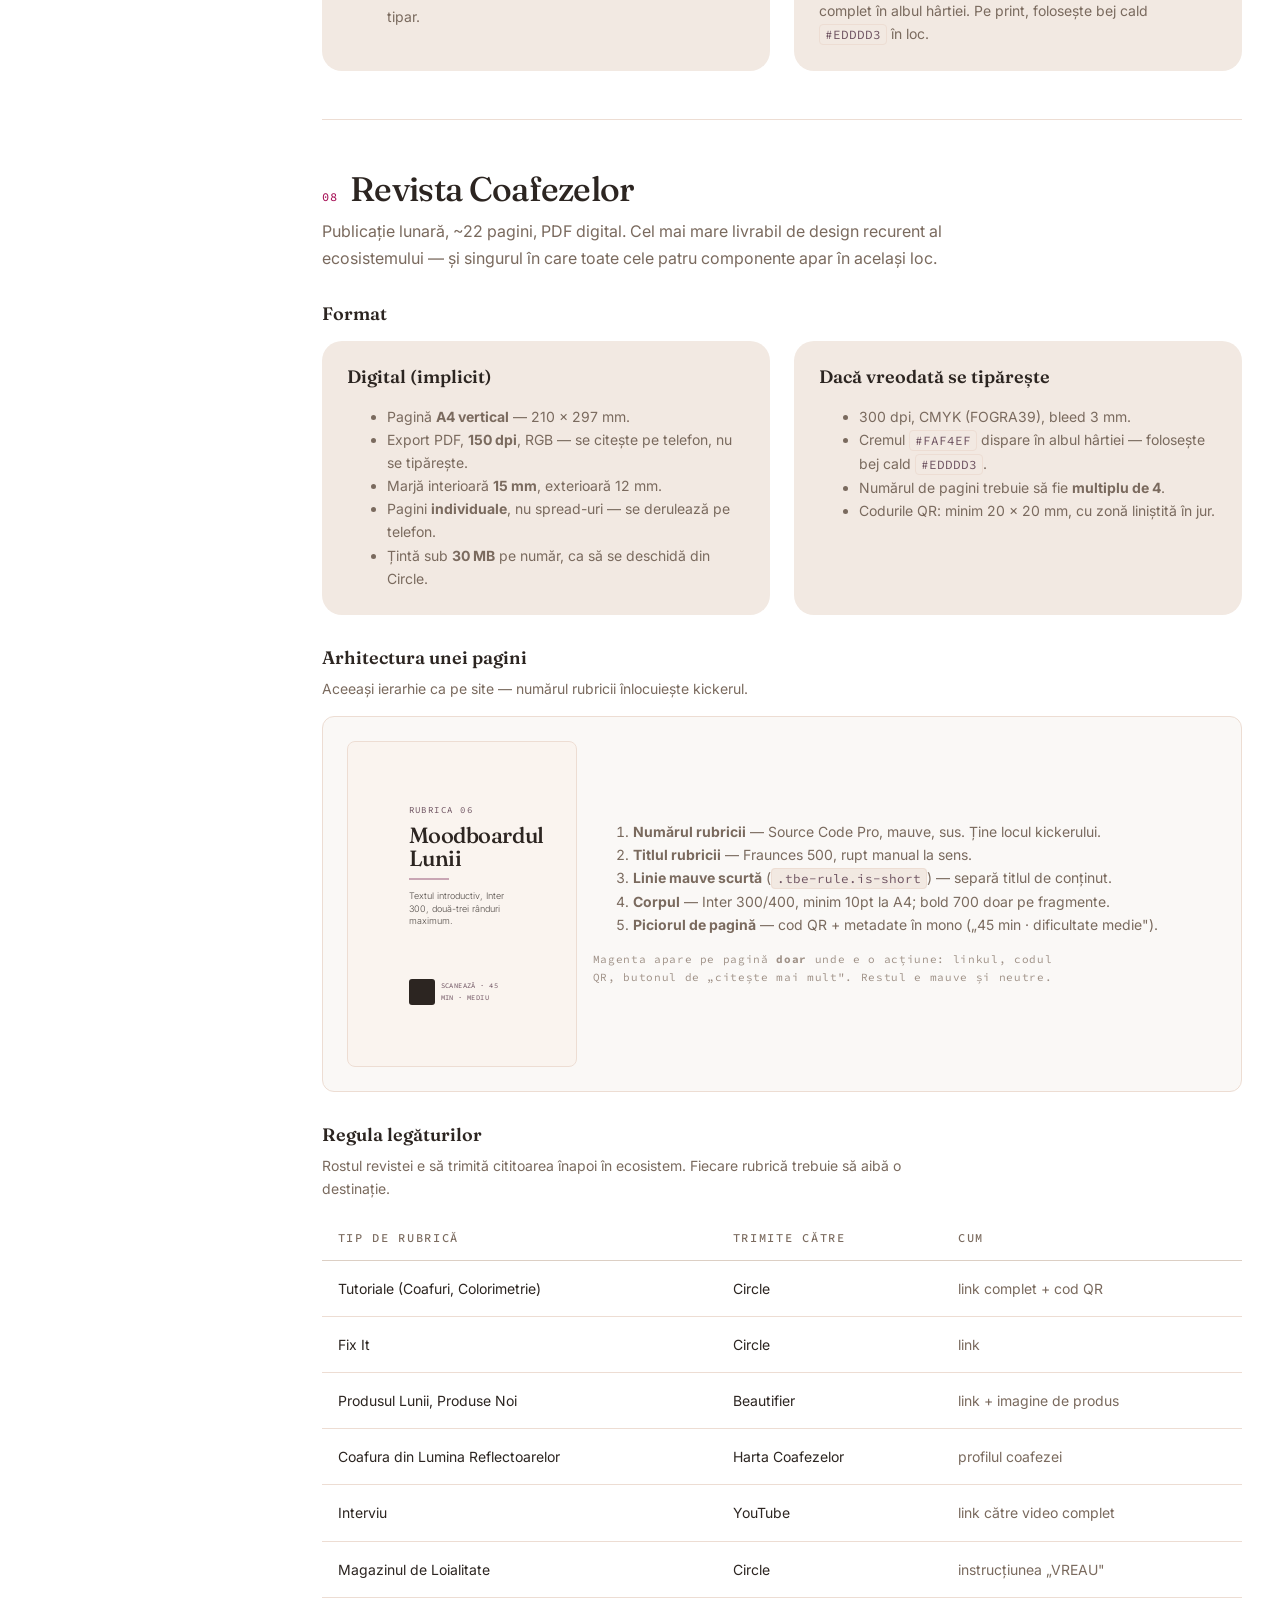
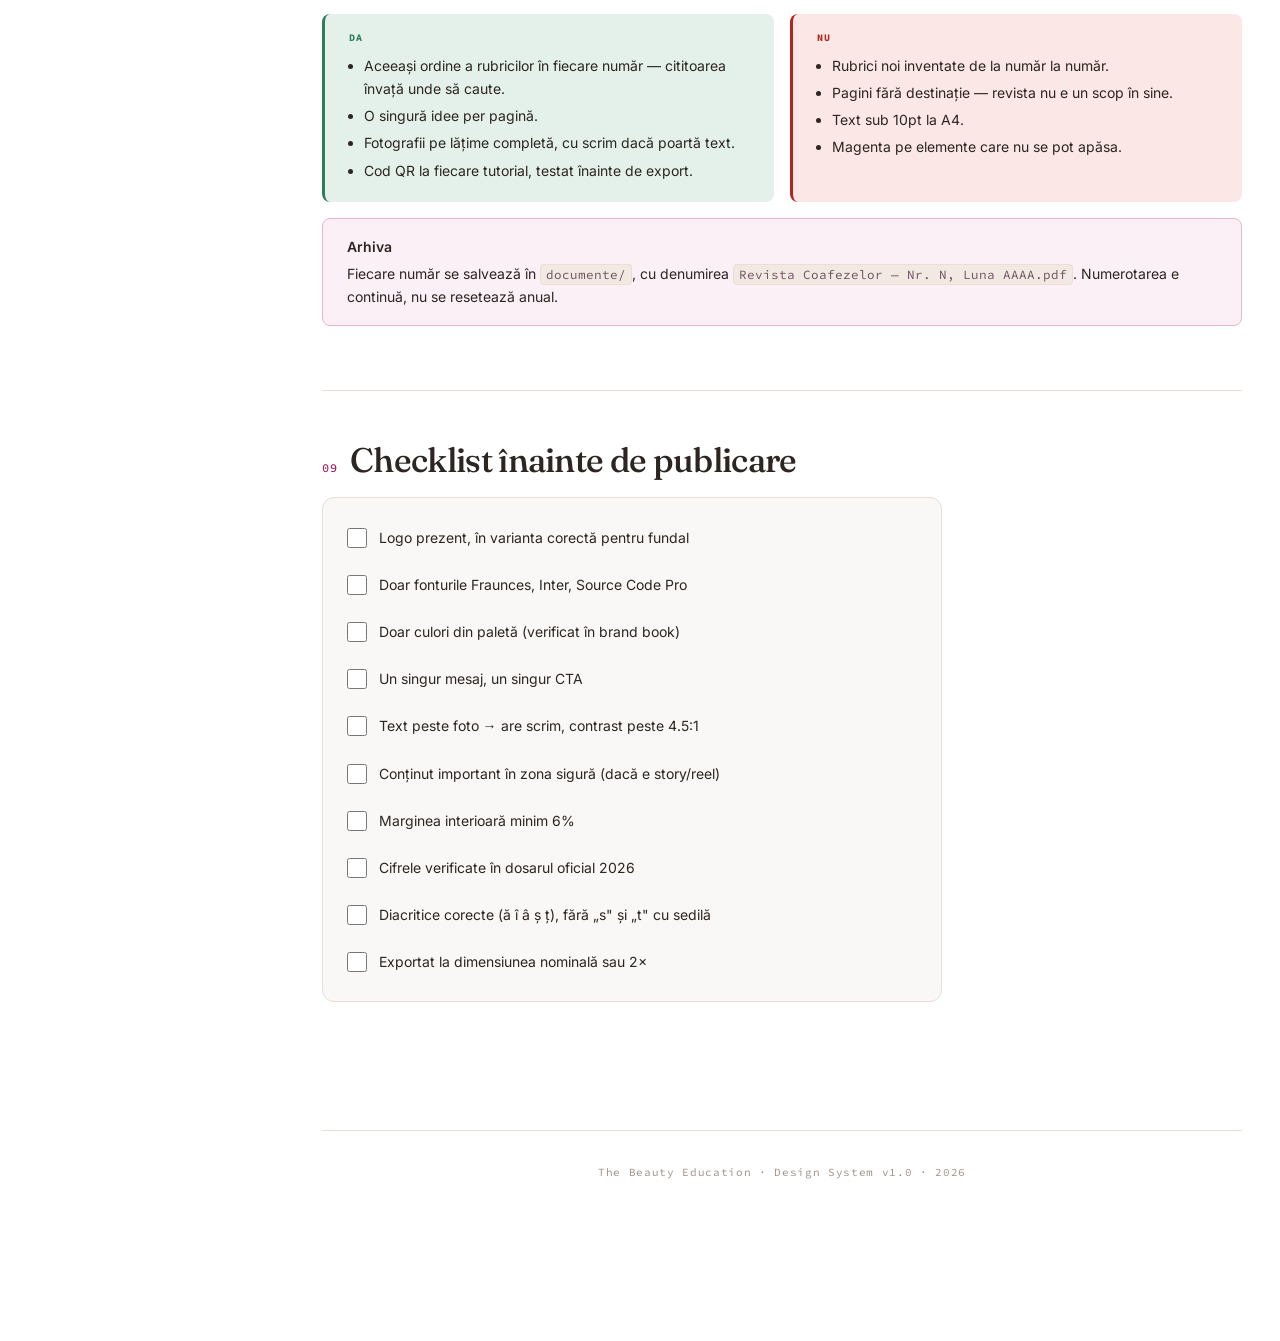
==== commit c20e4d35: "Sync din monorepo @ eec49e8 — tipografia trece pe Fraunces + Inter Fraunces (titluri) + Inter (text/" ====
--- a/bannere.html
+++ b/bannere.html
@@ -147,9 +147,9 @@
             <tbody>
               <tr><td><b>Logo</b></td><td class="tbe-muted">—</td><td class="tbe-muted">Colț stânga-sus. Mereu prezent.</td></tr>
               <tr><td><b>Kicker</b></td><td class="tbe-muted">Source Code Pro</td><td class="tbe-muted">Majuscule, tracking larg. Categoria sau contextul.</td></tr>
-              <tr><td><b>Titlu</b></td><td class="tbe-muted">Cormorant 500</td><td class="tbe-muted">Max. 5 cuvinte. Elementul cel mai mare din compoziție.</td></tr>
-              <tr><td><b>Suport</b></td><td class="tbe-muted">Jost 300</td><td class="tbe-muted">O linie. Data, prețul, locul — faptul concret.</td></tr>
-              <tr><td><b>CTA</b></td><td class="tbe-muted">Jost 500</td><td class="tbe-muted">Un verb. Magenta plin sau alb pe magenta.</td></tr>
+              <tr><td><b>Titlu</b></td><td class="tbe-muted">Fraunces 500 (accent: italic 400)</td><td class="tbe-muted">Max. 5 cuvinte. Elementul cel mai mare din compoziție.</td></tr>
+              <tr><td><b>Suport</b></td><td class="tbe-muted">Inter 300</td><td class="tbe-muted">O linie. Data, prețul, locul — faptul concret.</td></tr>
+              <tr><td><b>CTA</b></td><td class="tbe-muted">Inter 600</td><td class="tbe-muted">Un verb. Magenta plin sau alb pe magenta.</td></tr>
             </tbody>
           </table>
         </div>
@@ -336,7 +336,7 @@
           <span class="k" style="color:#6E5361">Rubrica 06</span>
           <h3 class="t" style="font-size:22px;margin-bottom:8px">Moodboardul<br>Lunii</h3>
           <hr style="border:0;height:2px;width:40px;background:#C9A6B4;margin:0 0 10px">
-          <p class="s" style="font-size:9px;margin-bottom:auto">Textul introductiv, Jost 300, două-trei rânduri maximum.</p>
+          <p class="s" style="font-size:9px;margin-bottom:auto">Textul introductiv, Inter 300, două-trei rânduri maximum.</p>
           <div style="display:flex;align-items:center;gap:6px;margin-top:10px">
             <div style="width:26px;height:26px;background:var(--c-neutral-900);border-radius:3px;flex:none"></div>
             <span style="font-family:var(--font-mono);font-size:7px;color:#6E5361;letter-spacing:.06em">SCANEAZĂ · 45 MIN · MEDIU</span>
@@ -345,9 +345,9 @@
         <div style="flex:1;min-width:250px">
           <ol class="tbe-small tbe-muted">
             <li><b>Numărul rubricii</b> — Source Code Pro, mauve, sus. Ține locul kickerului.</li>
-            <li><b>Titlul rubricii</b> — Cormorant 500, rupt manual la sens.</li>
+            <li><b>Titlul rubricii</b> — Fraunces 500, rupt manual la sens.</li>
             <li><b>Linie mauve scurtă</b> (<code>.tbe-rule.is-short</code>) — separă titlul de conținut.</li>
-            <li><b>Corpul</b> — Jost 300/400, minim 10pt la A4.</li>
+            <li><b>Corpul</b> — Inter 300/400, minim 10pt la A4; bold 700 doar pe fragmente.</li>
             <li><b>Piciorul de pagină</b> — cod QR + metadate în mono („45 min · dificultate medie").</li>
           </ol>
           <p class="ds-note">Magenta apare pe pagină <b>doar</b> unde e o acțiune: linkul, codul QR, butonul de „citește mai mult". Restul e mauve și neutre.</p>
@@ -392,7 +392,7 @@
       <h2 class="tbe-h2"><span class="ds-num">09</span> Checklist înainte de publicare</h2>
       <div class="ds-demo is-stack" style="max-width:620px">
         <label class="tbe-check"><input type="checkbox"> Logo prezent, în varianta corectă pentru fundal</label>
-        <label class="tbe-check"><input type="checkbox"> Doar fonturile Cormorant Garamond, Jost, Source Code Pro</label>
+        <label class="tbe-check"><input type="checkbox"> Doar fonturile Fraunces, Inter, Source Code Pro</label>
         <label class="tbe-check"><input type="checkbox"> Doar culori din paletă (verificat în brand book)</label>
         <label class="tbe-check"><input type="checkbox"> Un singur mesaj, un singur CTA</label>
         <label class="tbe-check"><input type="checkbox"> Text peste foto → are scrim, contrast peste 4.5:1</label>
--- a/tokens/tokens.css
+++ b/tokens/tokens.css
@@ -1,4 +1,4 @@
-﻿/* ==========================================================================
+/* ==========================================================================
    THE BEAUTY EDUCATION — DESIGN TOKENS
    v1.0 · 2026 · Sursa unică de adevăr pentru culoare, tipografie, spațiere.
    --------------------------------------------------------------------------
@@ -11,32 +11,85 @@
    - Tokenii PRIMITIVI (--c-magenta-500) = paleta brută. Nu-i folosi direct în UI.
    - Tokenii SEMANTICI (--tbe-action, --tbe-text) = ce folosești efectiv.
      Ei se schimbă singuri în dark mode și pe sub-brand.
+
+   Temă: tokenii semantici folosesc light-dark(valoare_light, valoare_dark) și
+   se rezolvă din `color-scheme`. Fiecare valoare se scrie O SINGURĂ dată — nu
+   mai există un al doilea bloc „dark" de ținut sincron manual.
    ========================================================================== */
 
 /* --------------------------------------------------------------------------
-   00 · FONTURI (fișiere locale din brand/fonturi/)
-   Dacă muți design system-ul, ajustează calea sau folosește Google Fonts.
+   00 · FONTURI — Fraunces (titluri) + Inter (text & UI) + Source Code Pro (kickere)
+   Fișiere woff2 locale, variabile 100–900, împărțite pe două subseturi:
+     latin      → literele de bază (inclusiv â, î)
+     latin-ext  → ă, ș, ț (virguliță) și restul diacriticelor europene
+   Browserul descarcă un subset doar când pagina conține caractere din el.
+   Aceleași fonturi, în .ttf pentru instalare (Canva, Figma, print): brand/fonturi/.
+   Dacă muți design system-ul, ajustează calea sau folosește Google Fonts
+   (vezi docs/instalare.md).
    -------------------------------------------------------------------------- */
 @font-face {
-  font-family: 'Cormorant Garamond';
-  src: url('../assets/fonturi/CormorantGaramond%5Bwght%5D.ttf') format('truetype-variations');
-  font-weight: 300 700;
+  font-family: 'Fraunces';
+  src: url('../assets/fonturi/Fraunces-latin.woff2') format('woff2');
+  font-weight: 100 900;
   font-style: normal;
   font-display: swap;
-}
-@font-face {
-  font-family: 'Cormorant Garamond';
-  src: url('../assets/fonturi/CormorantGaramond-Italic%5Bwght%5D.ttf') format('truetype-variations');
-  font-weight: 300 700;
+  unicode-range: U+0000-00FF, U+0131, U+0152-0153, U+02BB-02BC, U+02C6, U+02DA, U+02DC, U+0304, U+0308, U+0329, U+2000-206F, U+20AC, U+2122, U+2191, U+2193, U+2212, U+2215, U+FEFF, U+FFFD;
+}
+@font-face {
+  font-family: 'Fraunces';
+  src: url('../assets/fonturi/Fraunces-latin-ext.woff2') format('woff2');
+  font-weight: 100 900;
+  font-style: normal;
+  font-display: swap;
+  unicode-range: U+0100-02BA, U+02BD-02C5, U+02C7-02CC, U+02CE-02D7, U+02DD-02FF, U+0304, U+0308, U+0329, U+1D00-1DBF, U+1E00-1E9F, U+1EF2-1EFF, U+2020, U+20A0-20AB, U+20AD-20C4, U+2113, U+2C60-2C7F, U+A720-A7FF;
+}
+@font-face {
+  font-family: 'Fraunces';
+  src: url('../assets/fonturi/Fraunces-Italic-latin.woff2') format('woff2');
+  font-weight: 100 900;
   font-style: italic;
   font-display: swap;
-}
-@font-face {
-  font-family: 'Jost';
-  src: url('../assets/fonturi/Jost%5Bwght%5D.ttf') format('truetype-variations');
-  font-weight: 200 900;
+  unicode-range: U+0000-00FF, U+0131, U+0152-0153, U+02BB-02BC, U+02C6, U+02DA, U+02DC, U+0304, U+0308, U+0329, U+2000-206F, U+20AC, U+2122, U+2191, U+2193, U+2212, U+2215, U+FEFF, U+FFFD;
+}
+@font-face {
+  font-family: 'Fraunces';
+  src: url('../assets/fonturi/Fraunces-Italic-latin-ext.woff2') format('woff2');
+  font-weight: 100 900;
+  font-style: italic;
+  font-display: swap;
+  unicode-range: U+0100-02BA, U+02BD-02C5, U+02C7-02CC, U+02CE-02D7, U+02DD-02FF, U+0304, U+0308, U+0329, U+1D00-1DBF, U+1E00-1E9F, U+1EF2-1EFF, U+2020, U+20A0-20AB, U+20AD-20C4, U+2113, U+2C60-2C7F, U+A720-A7FF;
+}
+@font-face {
+  font-family: 'Inter';
+  src: url('../assets/fonturi/Inter-latin.woff2') format('woff2');
+  font-weight: 100 900;
   font-style: normal;
   font-display: swap;
+  unicode-range: U+0000-00FF, U+0131, U+0152-0153, U+02BB-02BC, U+02C6, U+02DA, U+02DC, U+0304, U+0308, U+0329, U+2000-206F, U+20AC, U+2122, U+2191, U+2193, U+2212, U+2215, U+FEFF, U+FFFD;
+}
+@font-face {
+  font-family: 'Inter';
+  src: url('../assets/fonturi/Inter-latin-ext.woff2') format('woff2');
+  font-weight: 100 900;
+  font-style: normal;
+  font-display: swap;
+  unicode-range: U+0100-02BA, U+02BD-02C5, U+02C7-02CC, U+02CE-02D7, U+02DD-02FF, U+0304, U+0308, U+0329, U+1D00-1DBF, U+1E00-1E9F, U+1EF2-1EFF, U+2020, U+20A0-20AB, U+20AD-20C4, U+2113, U+2C60-2C7F, U+A720-A7FF;
+}
+@font-face {
+  font-family: 'Inter';
+  src: url('../assets/fonturi/Inter-Italic-latin.woff2') format('woff2');
+  font-weight: 100 900;
+  font-style: italic;
+  font-display: swap;
+  unicode-range: U+0000-00FF, U+0131, U+0152-0153, U+02BB-02BC, U+02C6, U+02DA, U+02DC, U+0304, U+0308, U+0329, U+2000-206F, U+20AC, U+2122, U+2191, U+2193, U+2212, U+2215, U+FEFF, U+FFFD;
+}
+@font-face {
+  font-family: 'Inter';
+  src: url('../assets/fonturi/Inter-Italic-latin-ext.woff2') format('woff2');
+  font-weight: 100 900;
+  font-style: italic;
+  font-display: swap;
+  unicode-range: U+0100-02BA, U+02BD-02C5, U+02C7-02CC, U+02CE-02D7, U+02DD-02FF, U+0304, U+0308, U+0329, U+1D00-1DBF, U+1E00-1E9F, U+1EF2-1EFF, U+2020, U+20A0-20AB, U+20AD-20C4, U+2113, U+2C60-2C7F, U+A720-A7FF;
 }
 @font-face {
   font-family: 'Source Code Pro';
@@ -117,34 +170,35 @@
        *-vivid = glifa (★ ◆ ●) — saturată, „vie", nu trebuie să fie lizibilă ca text
        *-text  = textul badge-ului — închisă, minim 4.5:1
        *-soft  = fundalul badge-ului
+     *-text și *-soft folosesc light-dark(): strălucesc mai tare pe fundal închis.
      Progresia e intenționată: Bronze/Silver sunt calme, Gold și Diamond strălucesc.
      Nivelul se vede de la distanță, ceea ce e tot rostul meritocrației.        */
   --c-bronze:       #B4703E;
   --c-bronze-vivid: #C97F45;
-  --c-bronze-text:  #8A5228;
-  --c-bronze-soft:  #F7EBE1;
+  --c-bronze-text:  light-dark(#8A5228, #D99B6A);
+  --c-bronze-soft:  light-dark(#F7EBE1, rgba(201, 127, 69, 0.16));
 
   --c-silver:       #8A93A3;
   --c-silver-vivid: #9BA5B5;
-  --c-silver-text:  #5D6675;
-  --c-silver-soft:  #EEF1F5;
+  --c-silver-text:  light-dark(#5D6675, #B4BDCC);
+  --c-silver-soft:  light-dark(#EEF1F5, rgba(155, 165, 181, 0.16));
 
   --c-gold:         #D9A520;
   --c-gold-vivid:   #F0B72A;
-  --c-gold-text:    #8A6300;
-  --c-gold-soft:    #FDF3D9;
+  --c-gold-text:    light-dark(#8A6300, #F5C542);
+  --c-gold-soft:    light-dark(#FDF3D9, rgba(240, 183, 42, 0.16));
 
   --c-diamond:       #2E9BC9;
   --c-diamond-vivid: #3FB6E8;
-  --c-diamond-text:  #1A6E92;
-  --c-diamond-soft:  #E2F3FB;
+  --c-diamond-text:  light-dark(#1A6E92, #5FC8F5);
+  --c-diamond-soft:  light-dark(#E2F3FB, rgba(63, 182, 232, 0.16));
 
   /* --- Canale de contact (Harta Coafezelor) ------------------------------
      Excepție documentată de la regula „magenta = acțiune": pe Harta
      Coafezelor, acțiunile de contact folosesc culoarea canalului, pentru că
      utilizatoarea recunoaște instant unde ajunge. Vezi docs/decizii.md.      */
-  --c-contact:       #15803D;  /* verde de contact — 5.0:1 cu alb */
-  --c-contact-hover: #116631;
+  --c-contact:       light-dark(#15803D, #22A85A);  /* verde de contact — 5.0:1 cu alb */
+  --c-contact-hover: light-dark(#116631, #2CBE68);
   --c-facebook:      #1877F2;
   --c-maps:          #EA4335;
 }
@@ -153,8 +207,11 @@
    02 · TIPOGRAFIE
    ========================================================================== */
 :root {
-  --font-display: 'Cormorant Garamond', 'Georgia', 'Times New Roman', serif;
-  --font-body:    'Jost', 'Futura', 'Century Gothic', -apple-system, 'Segoe UI', sans-serif;
+  /* Fraunces = serif editorial, cu ax optic (opsz): la mărimi mari devine fin și
+     contrastat, la mărimi mici se îngroașă singur ca să rămână lizibil.
+     Inter = sans neutru, gândit pentru ecran, cu cifre aliniate și 9 grosimi. */
+  --font-display: 'Fraunces', 'Georgia', 'Times New Roman', serif;
+  --font-body:    'Inter', -apple-system, 'Segoe UI', Roboto, 'Helvetica Neue', Arial, sans-serif;
   --font-mono:    'Source Code Pro', 'SFMono-Regular', Consolas, monospace;
 
   /* Scară fluidă — se adaptează singură între mobil și desktop */
@@ -169,10 +226,19 @@
   --fs-xs:      0.75rem;    /* 12px — caption */
   --fs-kicker:  0.75rem;    /* 12px — supratitlu mono */
 
+  /* Ambele familii au toate grosimile 100–900. Scara folosită în sistem: */
   --fw-light:     300;
   --fw-regular:   400;
   --fw-medium:    500;
   --fw-semibold:  600;
+  --fw-bold:      700;
+  --fw-extrabold: 800;
+  --fw-black:     900;
+
+  /* Cifre: aliniate pe rând (lining) peste tot. Tabular = lățime egală,
+     pentru coloane, prețuri și statistici care se aliniază vertical. */
+  --num-default: lining-nums proportional-nums;
+  --num-tabular: lining-nums tabular-nums;
 
   --lh-tight:   1.08;  /* display */
   --lh-snug:    1.25;  /* titluri */
@@ -229,13 +295,15 @@
   --bw-thin: 1.5px;
   --bw-thick: 2px;
 
-  /* Umbre calde — niciodată gri rece */
-  --shadow-xs: 0 1px 2px rgba(44, 37, 33, 0.05);
-  --shadow-sm: 0 1px 3px rgba(44, 37, 33, 0.07), 0 1px 2px rgba(44, 37, 33, 0.04);
-  --shadow-md: 0 4px 14px rgba(44, 37, 33, 0.08);
-  --shadow-lg: 0 12px 32px rgba(44, 37, 33, 0.11);
-  --shadow-xl: 0 24px 64px rgba(44, 37, 33, 0.15);
-  --shadow-focus: 0 0 0 3px rgba(167, 18, 87, 0.28);
+  /* Umbre calde — niciodată gri rece. Culoarea se adaptează pe temă cu
+     light-dark(): cald pe fundal deschis, negru mai adânc pe fundal închis. */
+  --shadow-xs: 0 1px 2px light-dark(rgba(44, 37, 33, 0.05), rgba(0, 0, 0, 0.30));
+  --shadow-sm: 0 1px 3px light-dark(rgba(44, 37, 33, 0.07), rgba(0, 0, 0, 0.40)),
+               0 1px 2px light-dark(rgba(44, 37, 33, 0.04), rgba(0, 0, 0, 0));
+  --shadow-md: 0 4px 14px light-dark(rgba(44, 37, 33, 0.08), rgba(0, 0, 0, 0.45));
+  --shadow-lg: 0 12px 32px light-dark(rgba(44, 37, 33, 0.11), rgba(0, 0, 0, 0.50));
+  --shadow-xl: 0 24px 64px light-dark(rgba(44, 37, 33, 0.15), rgba(0, 0, 0, 0.60));
+  --shadow-focus: 0 0 0 3px light-dark(rgba(167, 18, 87, 0.28), rgba(227, 109, 158, 0.35));
 }
 
 /* ==========================================================================
@@ -260,182 +328,82 @@
 }
 
 /* ==========================================================================
-   06 · SEMANTIC — TBE, temă deschisă (implicit)
+   06 · SEMANTIC — TBE
    ACESTEA sunt tokenii pe care îi folosești în UI.
+   Fiecare folosește light-dark(light, dark) și se rezolvă din `color-scheme`:
+     - fără atribut  → urmează preferința sistemului
+     - data-theme="light" / "dark" → forțează tema (vezi mai jos)
    ========================================================================== */
 :root,
-[data-brand="tbe"],
-[data-theme="light"] {
+[data-brand="tbe"] {
+  color-scheme: light dark;
+
   /* Suprafețe */
-  --tbe-bg:            var(--c-neutral-50);   /* fundalul paginii — crem */
-  --tbe-bg-alt:        var(--c-neutral-100);  /* secțiune alternantă */
-  --tbe-surface:       var(--c-neutral-0);    /* carduri, panouri */
-  --tbe-surface-sunk:  var(--c-neutral-100);  /* input-uri, zone „adâncite" */
-  --tbe-surface-inverse: var(--c-neutral-900);
-  --tbe-decor:         var(--c-nude-100);     /* blocuri decorative */
-  --tbe-decor-strong:  var(--c-nude-200);
+  --tbe-bg:            light-dark(var(--c-neutral-50),  var(--c-neutral-950));  /* fundalul paginii */
+  --tbe-bg-alt:        light-dark(var(--c-neutral-100), #211B18);               /* secțiune alternantă */
+  --tbe-surface:       light-dark(var(--c-neutral-0),   #241E1B);               /* carduri, panouri */
+  --tbe-surface-sunk:  light-dark(var(--c-neutral-100), #1F1917);               /* input-uri, zone „adâncite" */
+  --tbe-surface-inverse: light-dark(var(--c-neutral-900), var(--c-neutral-50));
+  --tbe-decor:         light-dark(var(--c-nude-100), #2E2521);                  /* blocuri decorative */
+  --tbe-decor-strong:  light-dark(var(--c-nude-200), #3A2F29);
 
   /* Text */
-  --tbe-text:          var(--c-neutral-900);  /* 15.2:1 — text principal */
-  --tbe-text-muted:    var(--c-neutral-600);  /* 4.8:1 — text secundar */
-  --tbe-text-subtle:   var(--c-neutral-500);  /* 3.1:1 — DOAR text mare/decorativ */
-  --tbe-text-inverse:  var(--c-neutral-50);
-  --tbe-text-on-action: var(--c-neutral-0);
+  --tbe-text:          light-dark(var(--c-neutral-900), var(--c-neutral-50));   /* 15.2:1 light — text principal */
+  --tbe-text-muted:    light-dark(var(--c-neutral-600), #B9A99C);               /* 4.8:1 light — text secundar */
+  --tbe-text-subtle:   light-dark(var(--c-neutral-500), #8B7C71);               /* 3.1:1 — DOAR text mare/decorativ */
+  --tbe-text-inverse:  light-dark(var(--c-neutral-50), var(--c-neutral-900));
+  --tbe-text-on-action: light-dark(var(--c-neutral-0), var(--c-neutral-900));
 
   /* Acțiune (magenta) */
-  --tbe-action:         var(--c-magenta-500);
-  --tbe-action-hover:   var(--c-magenta-600);
-  --tbe-action-active:  var(--c-magenta-700);
-  --tbe-action-soft:    var(--c-magenta-50);
-  --tbe-action-soft-hover: var(--c-magenta-100);
-  --tbe-action-border:  var(--c-magenta-200);
+  --tbe-action:         light-dark(var(--c-magenta-500), var(--c-magenta-light));
+  --tbe-action-hover:   light-dark(var(--c-magenta-600), #EC8CB4);
+  --tbe-action-active:  light-dark(var(--c-magenta-700), #F2A5C6);
+  --tbe-action-soft:    light-dark(var(--c-magenta-50),  rgba(227, 109, 158, 0.14));
+  --tbe-action-soft-hover: light-dark(var(--c-magenta-100), rgba(227, 109, 158, 0.22));
+  --tbe-action-border:  light-dark(var(--c-magenta-200), rgba(227, 109, 158, 0.38));
 
   /* Accent secundar (mauve) */
-  --tbe-accent:        var(--c-mauve-400);
-  --tbe-accent-text:   var(--c-mauve-700);   /* varianta lizibilă */
-  --tbe-accent-soft:   var(--c-mauve-50);
+  --tbe-accent:        light-dark(var(--c-mauve-400), var(--c-mauve-300));
+  --tbe-accent-text:   light-dark(var(--c-mauve-700), var(--c-mauve-200));   /* varianta lizibilă */
+  --tbe-accent-soft:   light-dark(var(--c-mauve-50), rgba(201, 166, 180, 0.14));
 
   /* VOCE EDITORIALĂ (mauve) — rolul principal al mauve-ului în sistem.
      Tot ce e expresiv dar NU se dă click: kickere, citate, atribuiri,
      etichete de tabel, linii decorative, roluri și subtitluri.
      Regula pe care o servește: dacă e magenta, se dă click. Mauve-ul preia
      tot ce înainte era magenta „de decor" și eliberează magenta pentru acțiune. */
-  --tbe-editorial:      var(--c-mauve-700);
-  --tbe-editorial-line: var(--c-mauve-300);
-  --tbe-editorial-soft: var(--c-mauve-50);
+  --tbe-editorial:      light-dark(var(--c-mauve-700), var(--c-mauve-200));
+  --tbe-editorial-line: light-dark(var(--c-mauve-300), var(--c-mauve-600));
+  --tbe-editorial-soft: light-dark(var(--c-mauve-50), rgba(201, 166, 180, 0.10));
 
   /* Linii */
-  --tbe-border:        var(--c-neutral-300);
-  --tbe-border-strong: var(--c-neutral-400);
-  --tbe-border-subtle: var(--c-neutral-200);
-  --tbe-ring:          var(--c-magenta-500);
+  --tbe-border:        light-dark(var(--c-neutral-300), #3C322C);
+  --tbe-border-strong: light-dark(var(--c-neutral-400), #52453D);
+  --tbe-border-subtle: light-dark(var(--c-neutral-200), #2E2621);
+  --tbe-ring:          light-dark(var(--c-magenta-500), var(--c-magenta-light));
 
   /* Semnale */
-  --tbe-success: var(--c-success);  --tbe-success-bg: var(--c-success-soft);
-  --tbe-warning: var(--c-warning);  --tbe-warning-bg: var(--c-warning-soft);
-  --tbe-danger:  var(--c-danger);   --tbe-danger-bg:  var(--c-danger-soft);
-  --tbe-info:    var(--c-info);     --tbe-info-bg:    var(--c-info-soft);
+  --tbe-success: light-dark(var(--c-success), #6FC79C);  --tbe-success-bg: light-dark(var(--c-success-soft), rgba(111, 199, 156, 0.14));
+  --tbe-warning: light-dark(var(--c-warning), #E3A857);  --tbe-warning-bg: light-dark(var(--c-warning-soft), rgba(227, 168, 87, 0.14));
+  --tbe-danger:  light-dark(var(--c-danger), #F08379);   --tbe-danger-bg:  light-dark(var(--c-danger-soft), rgba(240, 131, 121, 0.14));
+  --tbe-info:    light-dark(var(--c-info), #C9A6B4);     --tbe-info-bg:    light-dark(var(--c-info-soft), rgba(201, 166, 180, 0.14));
 
   /* Formă per brand — TBE = editorial, generos */
   --tbe-radius-control: var(--r-sm);
   --tbe-radius-card:    var(--r-lg);
   --tbe-radius-media:   var(--r-md);
-
-  color-scheme: light;
-}
-
-/* ==========================================================================
-   07 · SEMANTIC — TBE, temă închisă
-   Se activează cu <html data-theme="dark"> sau automat din preferința sistemului.
-   ========================================================================== */
-[data-theme="dark"] {
-  --tbe-bg:            var(--c-neutral-950);
-  --tbe-bg-alt:        #211B18;
-  --tbe-surface:       #241E1B;
-  --tbe-surface-sunk:  #1F1917;
-  --tbe-surface-inverse: var(--c-neutral-50);
-  --tbe-decor:         #2E2521;
-  --tbe-decor-strong:  #3A2F29;
-
-  --tbe-text:          var(--c-neutral-50);
-  --tbe-text-muted:    #B9A99C;
-  --tbe-text-subtle:   #8B7C71;
-  --tbe-text-inverse:  var(--c-neutral-900);
-  --tbe-text-on-action: var(--c-neutral-900);
-
-  --tbe-action:         var(--c-magenta-light);
-  --tbe-action-hover:   #EC8CB4;
-  --tbe-action-active:  #F2A5C6;
-  --tbe-action-soft:    rgba(227, 109, 158, 0.14);
-  --tbe-action-soft-hover: rgba(227, 109, 158, 0.22);
-  --tbe-action-border:  rgba(227, 109, 158, 0.38);
-
-  --tbe-accent:        var(--c-mauve-300);
-  --tbe-accent-text:   var(--c-mauve-200);
-  --tbe-accent-soft:   rgba(201, 166, 180, 0.14);
-
-  --tbe-editorial:      var(--c-mauve-200);
-  --tbe-editorial-line: var(--c-mauve-600);
-  --tbe-editorial-soft: rgba(201, 166, 180, 0.10);
-
-  --tbe-border:        #3C322C;
-  --tbe-border-strong: #52453D;
-  --tbe-border-subtle: #2E2621;
-  --tbe-ring:          var(--c-magenta-light);
-
-  --tbe-success: #6FC79C;  --tbe-success-bg: rgba(111, 199, 156, 0.14);
-  --tbe-warning: #E3A857;  --tbe-warning-bg: rgba(227, 168, 87, 0.14);
-  --tbe-danger:  #F08379;  --tbe-danger-bg:  rgba(240, 131, 121, 0.14);
-  --tbe-info:    #C9A6B4;  --tbe-info-bg:    rgba(201, 166, 180, 0.14);
-
-  /* Nivelurile strălucesc mai tare pe fundal închis */
-  --c-bronze-text:  #D99B6A;  --c-bronze-soft:  rgba(201, 127, 69, 0.16);
-  --c-silver-text:  #B4BDCC;  --c-silver-soft:  rgba(155, 165, 181, 0.16);
-  --c-gold-text:    #F5C542;  --c-gold-soft:    rgba(240, 183, 42, 0.16);
-  --c-diamond-text: #5FC8F5;  --c-diamond-soft: rgba(63, 182, 232, 0.16);
-
-  --c-contact:       #22A85A;
-  --c-contact-hover: #2CBE68;
-
-  --shadow-xs: 0 1px 2px rgba(0, 0, 0, 0.3);
-  --shadow-sm: 0 1px 3px rgba(0, 0, 0, 0.4);
-  --shadow-md: 0 4px 14px rgba(0, 0, 0, 0.45);
-  --shadow-lg: 0 12px 32px rgba(0, 0, 0, 0.5);
-  --shadow-xl: 0 24px 64px rgba(0, 0, 0, 0.6);
-  --shadow-focus: 0 0 0 3px rgba(227, 109, 158, 0.35);
-
-  color-scheme: dark;
-}
-
-/* Respectă preferința sistemului dacă nu s-a ales manual o temă */
-@media (prefers-color-scheme: dark) {
-  :root:not([data-theme="light"]) {
-    --tbe-bg:            var(--c-neutral-950);
-    --tbe-bg-alt:        #211B18;
-    --tbe-surface:       #241E1B;
-    --tbe-surface-sunk:  #1F1917;
-    --tbe-surface-inverse: var(--c-neutral-50);
-    --tbe-decor:         #2E2521;
-    --tbe-decor-strong:  #3A2F29;
-    --tbe-text:          var(--c-neutral-50);
-    --tbe-text-muted:    #B9A99C;
-    --tbe-text-subtle:   #8B7C71;
-    --tbe-text-inverse:  var(--c-neutral-900);
-    --tbe-text-on-action: var(--c-neutral-900);
-    --tbe-action:         var(--c-magenta-light);
-    --tbe-action-hover:   #EC8CB4;
-    --tbe-action-active:  #F2A5C6;
-    --tbe-action-soft:    rgba(227, 109, 158, 0.14);
-    --tbe-action-soft-hover: rgba(227, 109, 158, 0.22);
-    --tbe-action-border:  rgba(227, 109, 158, 0.38);
-    --tbe-accent:        var(--c-mauve-300);
-    --tbe-accent-text:   var(--c-mauve-200);
-    --tbe-accent-soft:   rgba(201, 166, 180, 0.14);
-    --tbe-editorial:      var(--c-mauve-200);
-    --tbe-editorial-line: var(--c-mauve-600);
-    --tbe-editorial-soft: rgba(201, 166, 180, 0.10);
-    --c-bronze-text:  #D99B6A;  --c-bronze-soft:  rgba(201, 127, 69, 0.16);
-    --c-silver-text:  #B4BDCC;  --c-silver-soft:  rgba(155, 165, 181, 0.16);
-    --c-gold-text:    #F5C542;  --c-gold-soft:    rgba(240, 183, 42, 0.16);
-    --c-diamond-text: #5FC8F5;  --c-diamond-soft: rgba(63, 182, 232, 0.16);
-    --c-contact:       #22A85A;
-    --c-contact-hover: #2CBE68;
-    --tbe-border:        #3C322C;
-    --tbe-border-strong: #52453D;
-    --tbe-border-subtle: #2E2621;
-    --tbe-ring:          var(--c-magenta-light);
-    --tbe-success: #6FC79C;  --tbe-success-bg: rgba(111, 199, 156, 0.14);
-    --tbe-warning: #E3A857;  --tbe-warning-bg: rgba(227, 168, 87, 0.14);
-    --tbe-danger:  #F08379;  --tbe-danger-bg:  rgba(240, 131, 121, 0.14);
-    --tbe-info:    #C9A6B4;  --tbe-info-bg:    rgba(201, 166, 180, 0.14);
-    --shadow-sm: 0 1px 3px rgba(0, 0, 0, 0.4);
-    --shadow-md: 0 4px 14px rgba(0, 0, 0, 0.45);
-    --shadow-lg: 0 12px 32px rgba(0, 0, 0, 0.5);
-    --shadow-xl: 0 24px 64px rgba(0, 0, 0, 0.6);
-    --shadow-focus: 0 0 0 3px rgba(227, 109, 158, 0.35);
-    color-scheme: dark;
-  }
-}
+}
+
+/* ==========================================================================
+   07 · COMUTAREA TEMEI
+   Un singur set de tokeni (secțiunea 06) acoperă ambele teme prin light-dark().
+   Aici doar setăm `color-scheme`, care alege ramura folosită:
+     - implicit → preferința sistemului (color-scheme: light dark pe :root)
+     - alegere explicită → forțează tema, indiferent de sistem.
+   Fallback: pe browsere fără light-dark() (pre-2024) se folosește ramura light.
+   ========================================================================== */
+[data-theme="light"] { color-scheme: light; }
+[data-theme="dark"]  { color-scheme: dark; }
 
 /* ==========================================================================
    08 · SUB-BRAND — HARTA COAFEZELOR
@@ -445,8 +413,8 @@
    Folosire: <body data-brand="harta">
    ========================================================================== */
 [data-brand="harta"] {
-  --tbe-bg:      var(--c-neutral-0);   /* mai alb, mai „utilitar" decât cremul TBE */
-  --tbe-bg-alt:  var(--c-neutral-50);
+  --tbe-bg:      light-dark(var(--c-neutral-0), var(--c-neutral-950));  /* mai alb, mai „utilitar" decât cremul TBE */
+  --tbe-bg-alt:  light-dark(var(--c-neutral-50), #211B18);
   --tbe-decor:   var(--c-neutral-50);
 
   --tbe-radius-control: var(--r-xs);
@@ -454,16 +422,9 @@
   --tbe-radius-media:   var(--r-sm);
 
   /* Semnal propriu: disponibil / verificat / pin pe hartă */
-  --tbe-map:        var(--c-harta-500);
-  --tbe-map-soft:   var(--c-harta-100);
+  --tbe-map:        light-dark(var(--c-harta-500), #6FA595);
+  --tbe-map-soft:   light-dark(var(--c-harta-100), rgba(111, 165, 149, 0.16));
   --tbe-map-strong: var(--c-harta-700);
-}
-
-[data-brand="harta"][data-theme="dark"] {
-  --tbe-bg:     var(--c-neutral-950);
-  --tbe-bg-alt: #211B18;
-  --tbe-map:      #6FA595;
-  --tbe-map-soft: rgba(111, 165, 149, 0.16);
 }
 
 /* ==========================================================================
@@ -476,4 +437,12 @@
     transition-duration: 0.01ms !important;
     scroll-behavior: auto !important;
   }
-}
+  /* Excepție: indicatorii de proces continuu rămân animați. Un spinner oprit
+     la jumătate pare rupt, nu „se încarcă" — exact ce reduce-motion nu vrea.
+     Le păstrăm rotindu-se; restul mișcării decorative rămâne oprită. */
+  .tbe-spinner,
+  .tbe-btn.is-busy::after {
+    animation-duration: 0.7s !important;
+    animation-iteration-count: infinite !important;
+  }
+}
--- a/components.css
+++ b/components.css
@@ -21,12 +21,15 @@
   font-size: var(--fs-base);
   font-weight: var(--fw-regular);
   line-height: var(--lh-body);
+  font-variant-numeric: var(--num-default);  /* cifre aliniate pe rând, peste tot */
   -webkit-font-smoothing: antialiased;
   -moz-osx-font-smoothing: grayscale;
   transition: background var(--dur-base) var(--ease-out), color var(--dur-base) var(--ease-out);
 }
 
 img, svg, video { max-width: 100%; height: auto; display: block; }
+
+b, strong { font-weight: var(--fw-bold); }
 
 ::selection { background: var(--tbe-action); color: var(--tbe-text-on-action); }
 
@@ -55,6 +58,11 @@
 .tbe-h2, h2  { font-size: var(--fs-h2); }
 .tbe-h3, h3  { font-size: var(--fs-h3); font-weight: var(--fw-semibold); letter-spacing: var(--ls-normal); }
 .tbe-h4, h4  { font-size: var(--fs-h4); font-weight: var(--fw-semibold); letter-spacing: var(--ls-normal); }
+
+/* Cuvântul accentuat dintr-un titlu: Fraunces italic, mai subțire decât titlul.
+   Culoarea rămâne a titlului; site-ul TBE îl face magenta. */
+.tbe-display em, .tbe-h1 em, .tbe-h2 em, .tbe-h3 em, .tbe-h4 em,
+h1 em, h2 em, h3 em, h4 em { font-style: italic; font-weight: var(--fw-regular); }
 
 /* Kicker / supratitlu — semnătura tipografică a brandului.
    MAUVE, nu magenta: un kicker nu se dă click. Magenta rămâne al acțiunii. */
@@ -288,7 +296,7 @@
   width: 100%;
   transition: border-color var(--dur-base) var(--ease-out), box-shadow var(--dur-base) var(--ease-out);
 }
-.tbe-input::placeholder, .tbe-textarea::placeholder { color: var(--tbe-text-subtle); }
+.tbe-input::placeholder, .tbe-textarea::placeholder { color: var(--tbe-text-muted); }  /* 4.8:1 — nu subtle (3.1:1) */
 .tbe-input:focus, .tbe-textarea:focus, .tbe-select:focus {
   outline: none;
   border-color: var(--tbe-ring);
@@ -392,7 +400,7 @@
 
 /* Card de statistică / KPI */
 .tbe-stat { background: var(--tbe-surface); border: var(--bw-hair) solid var(--tbe-border-subtle); border-radius: var(--tbe-radius-card); padding: var(--sp-5); }
-.tbe-stat-value { font-family: var(--font-display); font-size: var(--fs-h1); font-weight: var(--fw-medium); line-height: 1; color: var(--tbe-action); font-variant-numeric: tabular-nums; }
+.tbe-stat-value { font-family: var(--font-display); font-size: var(--fs-h1); font-weight: var(--fw-medium); line-height: 1; color: var(--tbe-action); font-variant-numeric: var(--num-tabular); }
 .tbe-stat-label { font-family: var(--font-mono); font-size: var(--fs-xs); letter-spacing: var(--ls-kicker); text-transform: uppercase; color: var(--tbe-editorial); margin-top: var(--sp-3); }
 
 /* Card cu suprafață mauve — bloc editorial, citate, „despre noi" */
@@ -499,22 +507,24 @@
 /* ==========================================================================
    CALLOUT / ALERTĂ
    ========================================================================== */
+/* Semnalul de tip îl poartă fundalul tonifiat + bordura completă în culoarea
+   hue-ului, NU o bară groasă pe o singură margine (tell de UI generat). */
 .tbe-callout {
   display: flex; gap: var(--sp-3);
   padding: var(--sp-4) var(--sp-5);
   border-radius: var(--tbe-radius-control);
-  border-left: 3px solid var(--tbe-text-muted);
+  border: var(--bw-hair) solid var(--tbe-border-subtle);
   background: var(--tbe-surface-sunk);
   font-size: var(--fs-sm);
   margin-block: var(--sp-4);
 }
 .tbe-callout > :last-child { margin-bottom: 0; }
 .tbe-callout strong { display: block; margin-bottom: var(--sp-1); font-weight: var(--fw-semibold); }
-.tbe-callout.is-success { background: var(--tbe-success-bg); border-color: var(--tbe-success); }
-.tbe-callout.is-warning { background: var(--tbe-warning-bg); border-color: var(--tbe-warning); }
-.tbe-callout.is-danger  { background: var(--tbe-danger-bg);  border-color: var(--tbe-danger); }
-.tbe-callout.is-info    { background: var(--tbe-info-bg);    border-color: var(--tbe-info); }
-.tbe-callout.is-action  { background: var(--tbe-action-soft); border-color: var(--tbe-action); }
+.tbe-callout.is-success { background: var(--tbe-success-bg); border-color: color-mix(in srgb, var(--tbe-success) 45%, transparent); }
+.tbe-callout.is-warning { background: var(--tbe-warning-bg); border-color: color-mix(in srgb, var(--tbe-warning) 45%, transparent); }
+.tbe-callout.is-danger  { background: var(--tbe-danger-bg);  border-color: color-mix(in srgb, var(--tbe-danger) 45%, transparent); }
+.tbe-callout.is-info    { background: var(--tbe-info-bg);    border-color: color-mix(in srgb, var(--tbe-info) 45%, transparent); }
+.tbe-callout.is-action  { background: var(--tbe-action-soft); border-color: var(--tbe-action-border); }
 
 /* ==========================================================================
    NAVIGAȚIE
@@ -558,7 +568,7 @@
 
 .tbe-pagination { display: flex; gap: var(--sp-2); align-items: center; }
 .tbe-pagination a, .tbe-pagination button {
-  min-width: 40px; height: 40px; display: inline-flex; align-items: center; justify-content: center;
+  min-width: 44px; height: 44px; display: inline-flex; align-items: center; justify-content: center;  /* țintă de atingere 44px */
   font-size: var(--fs-sm); border-radius: var(--tbe-radius-control);
   border: 1px solid var(--tbe-border-subtle); background: var(--tbe-surface);
   color: var(--tbe-text); text-decoration: none; cursor: pointer;
@@ -605,7 +615,7 @@
 }
 .tbe-table td { padding: var(--sp-4); border-bottom: 1px solid var(--tbe-border-subtle); }
 .tbe-table tbody tr:hover { background: var(--tbe-surface-sunk); }
-.tbe-table .is-num { text-align: right; font-variant-numeric: tabular-nums; }
+.tbe-table .is-num { text-align: right; font-variant-numeric: var(--num-tabular); }
 
 /* ==========================================================================
    OVERLAY-URI
@@ -621,6 +631,13 @@
   box-shadow: var(--shadow-lg); font-size: var(--fs-sm); max-width: 420px;
 }
 
+/* Tooltip — DOAR pentru informație suplimentară, niciodată esențială (pe touch
+   nu există hover). Accesibilitate obligatorie în markup:
+     <span class="tbe-tooltip" tabindex="0" aria-describedby="tip-x" data-tip="…">
+       Declanșator <span id="tip-x" class="tbe-sr-only">Textul citit de screen reader</span>
+     </span>
+   `tabindex="0"` îl face focalizabil (bula apare și la :focus-visible), iar
+   aria-describedby leagă textul real — pseudo-elementul ::after nu e citit de AT. */
 .tbe-tooltip { position: relative; display: inline-block; border-bottom: 1px dotted var(--tbe-text-muted); cursor: help; }
 .tbe-tooltip::after {
   content: attr(data-tip); position: absolute; bottom: calc(100% + 8px); left: 50%; transform: translateX(-50%);
@@ -691,8 +708,10 @@
   display: inline-flex; align-items: center; gap: var(--sp-2);
   padding: 0.4em 0.9em; border-radius: var(--r-pill);
   font-size: var(--fs-xs); font-family: var(--font-mono); letter-spacing: var(--ls-wide); text-transform: uppercase;
-  background: var(--tbe-surface-sunk); color: var(--tbe-text-subtle); border: 1px solid var(--tbe-border-subtle);
-}
+  background: var(--tbe-surface-sunk); color: var(--tbe-text-muted); border: 1px solid var(--tbe-border-subtle);
+}
+/* Nodurile neatinse/blocate rămân de-emfazate prin fundal, NU prin contrast de
+   text: eticheta e mono 12px, deci are nevoie de ≥4.5:1 (muted), nu subtle (3.1:1). */
 .tbe-path-node.is-done   { background: var(--tbe-action-soft); color: var(--tbe-action); border-color: var(--tbe-action-border); }
 .tbe-path-node.is-current { background: var(--tbe-action); color: var(--tbe-text-on-action); border-color: var(--tbe-action); }
 .tbe-path-node.is-locked::before { content: '🔒'; font-size: 0.85em; }
@@ -812,7 +831,7 @@
 }
 
 .tbe-score { display: inline-flex; align-items: baseline; gap: var(--sp-1); font-family: var(--font-display); }
-.tbe-score-value { font-size: var(--fs-h3); font-weight: var(--fw-semibold); color: var(--tbe-text); font-variant-numeric: tabular-nums; }
+.tbe-score-value { font-size: var(--fs-h3); font-weight: var(--fw-semibold); color: var(--tbe-text); font-variant-numeric: var(--num-tabular); }
 .tbe-score-max { font-size: var(--fs-sm); color: var(--tbe-text-muted); font-family: var(--font-body); }
 
 /* ==========================================================================
@@ -827,4 +846,4 @@
 .tbe-measure-narrow { max-width: var(--measure-narrow); }
 .tbe-mt-0 { margin-top: 0; } .tbe-mb-0 { margin-bottom: 0; }
 .tbe-nowrap { white-space: nowrap; }
-.tbe-tabular { font-variant-numeric: tabular-nums; }
+.tbe-tabular { font-variant-numeric: var(--num-tabular); }
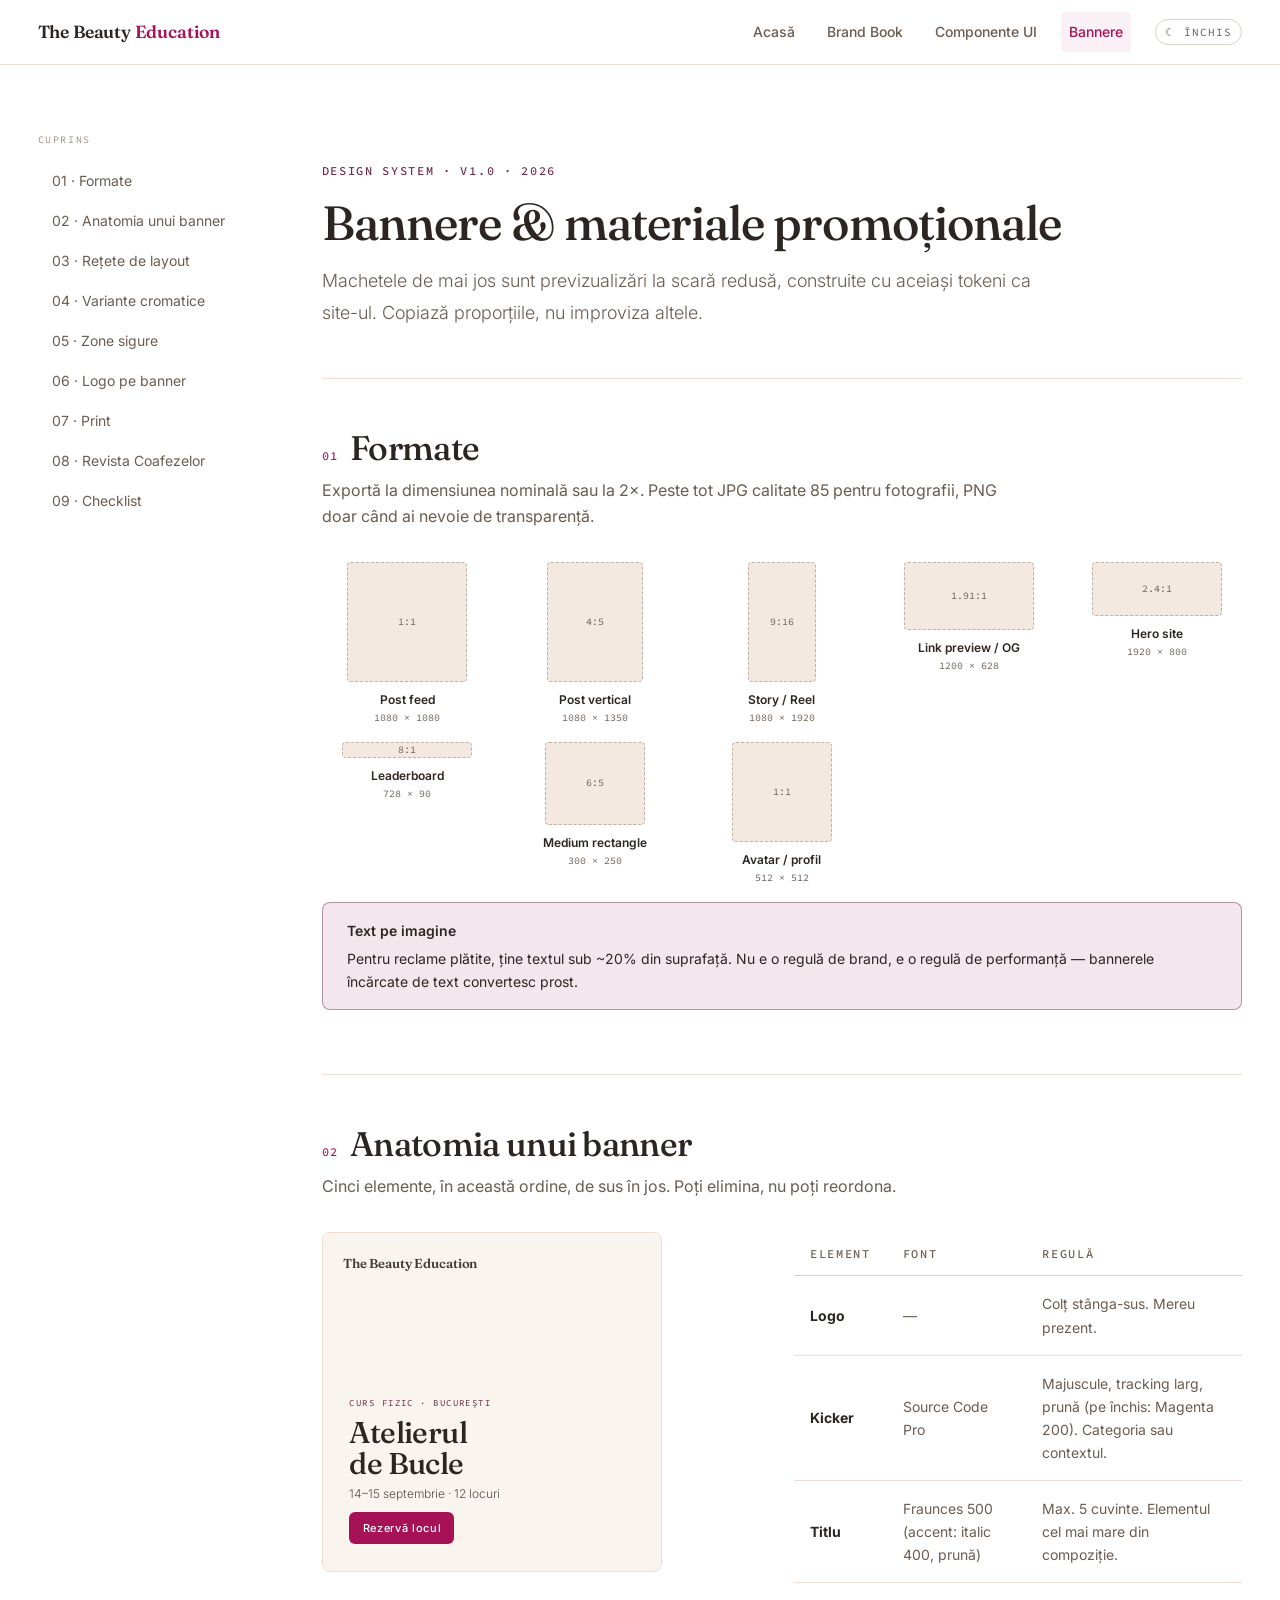
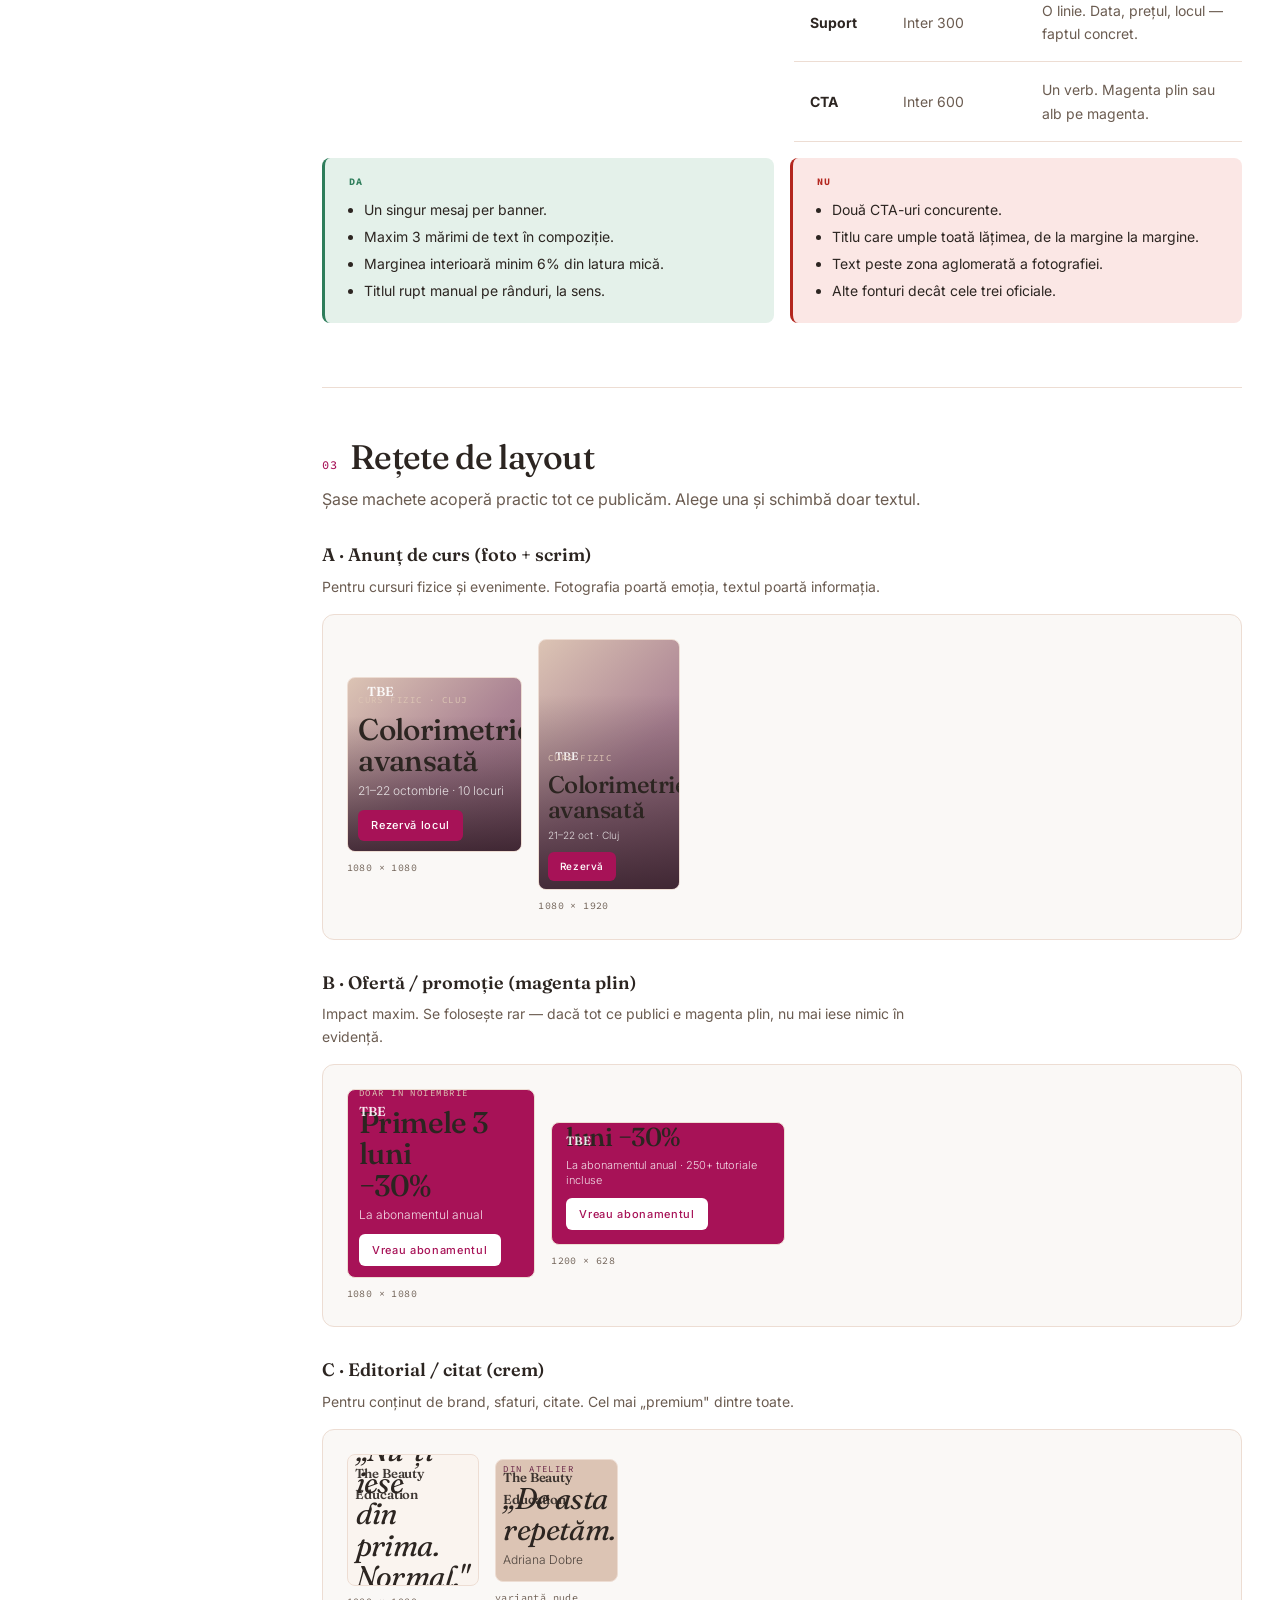
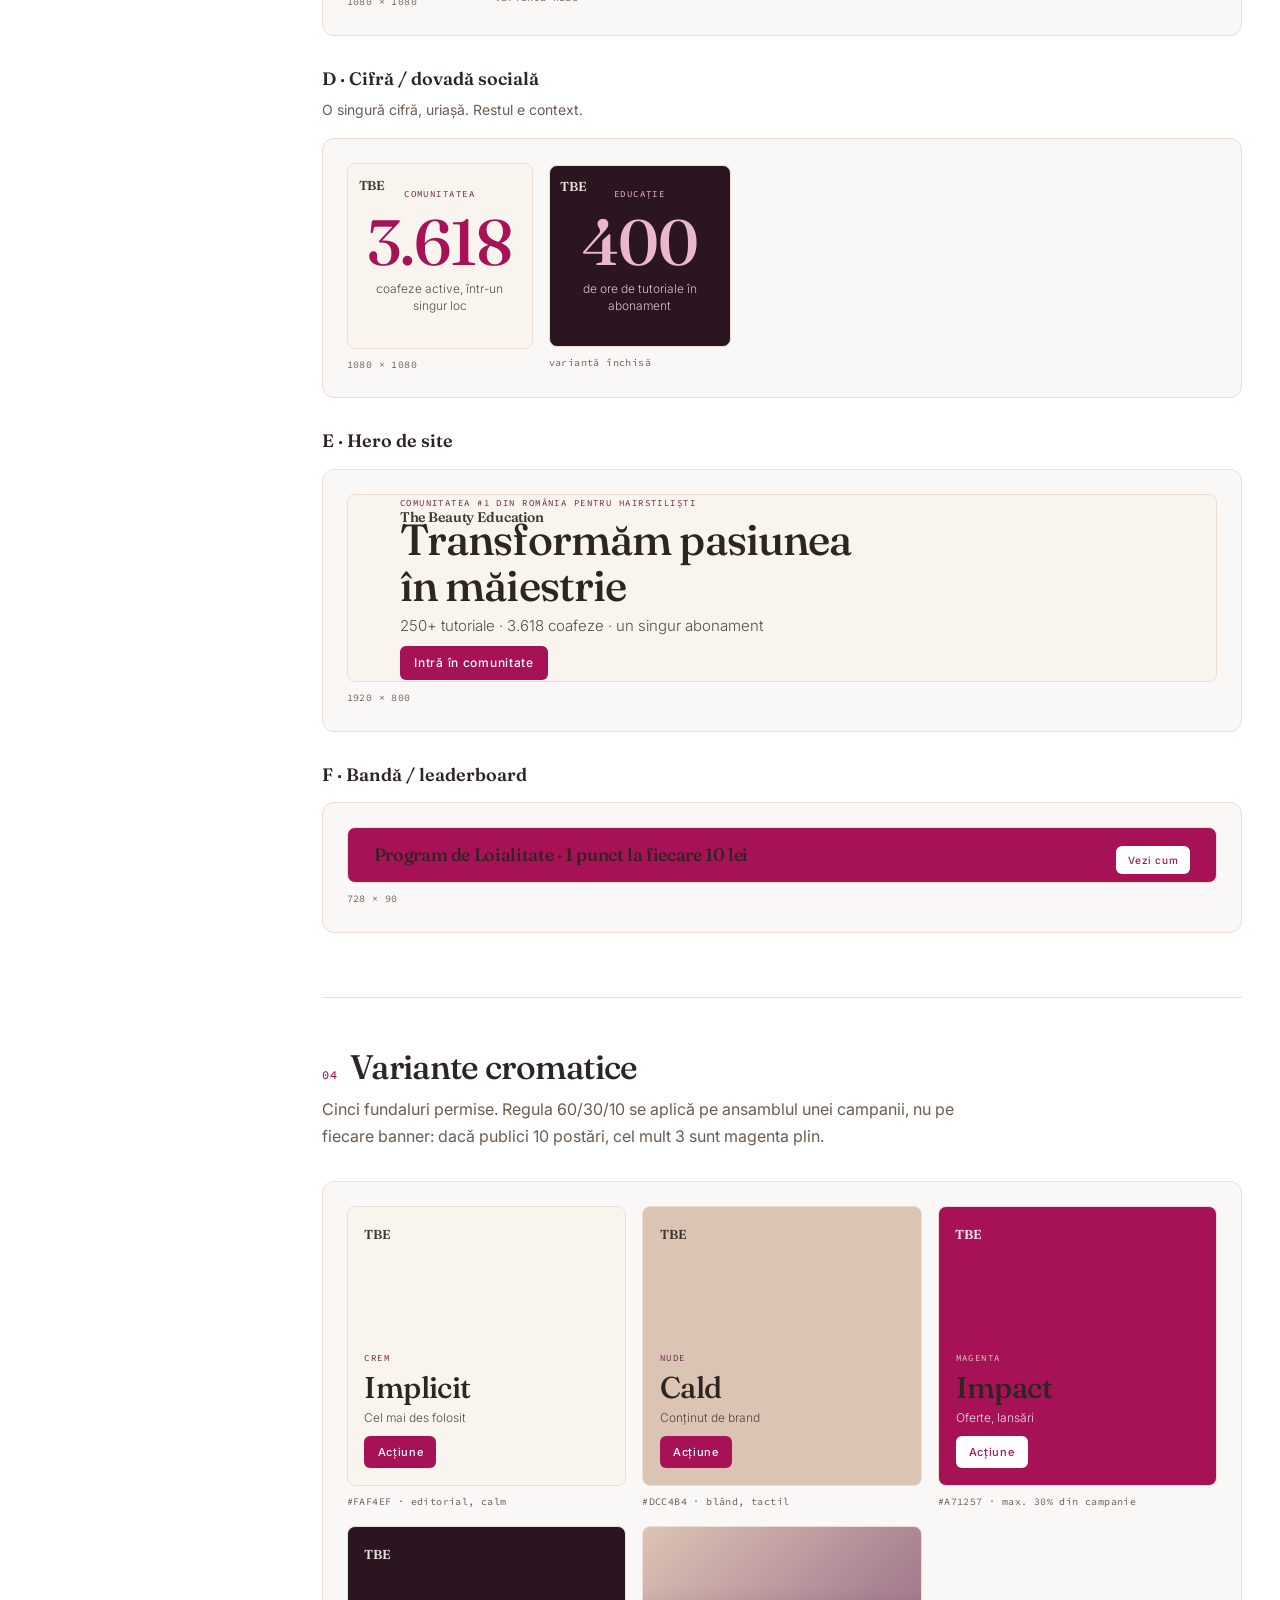
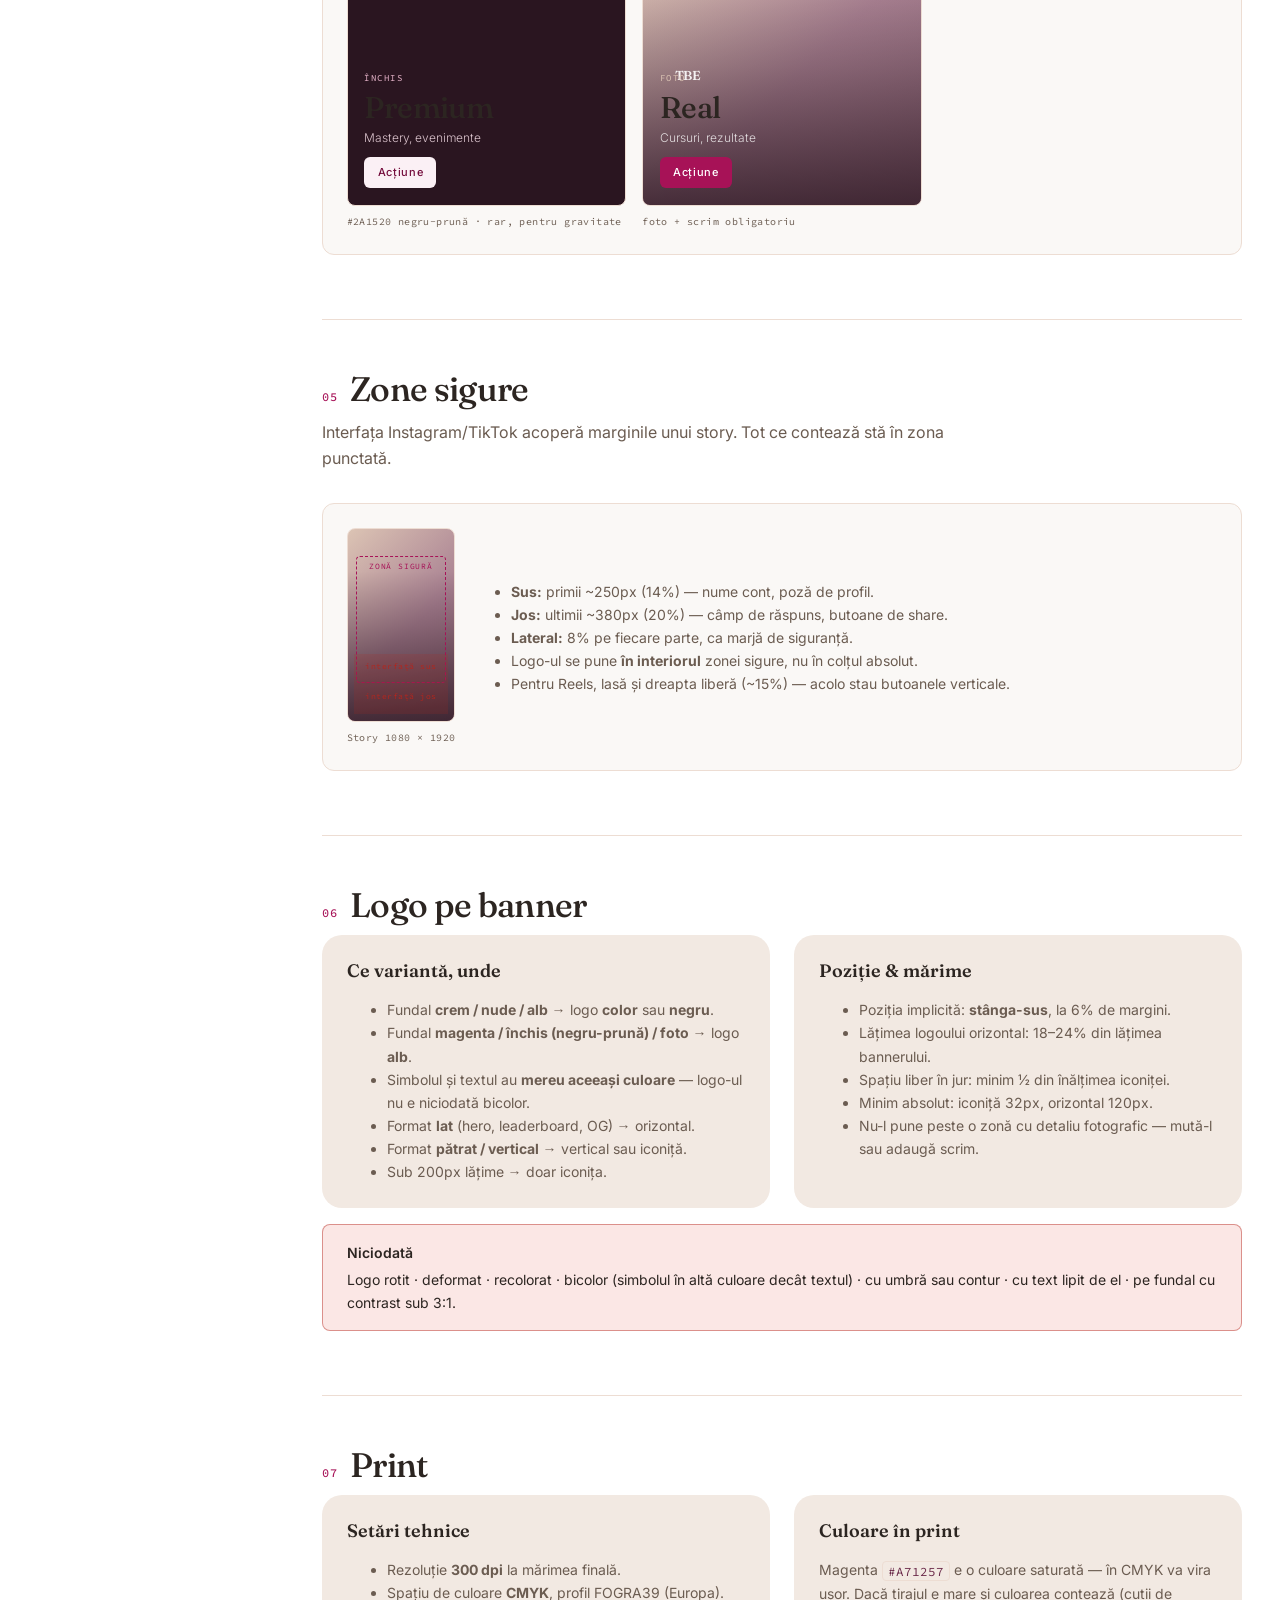
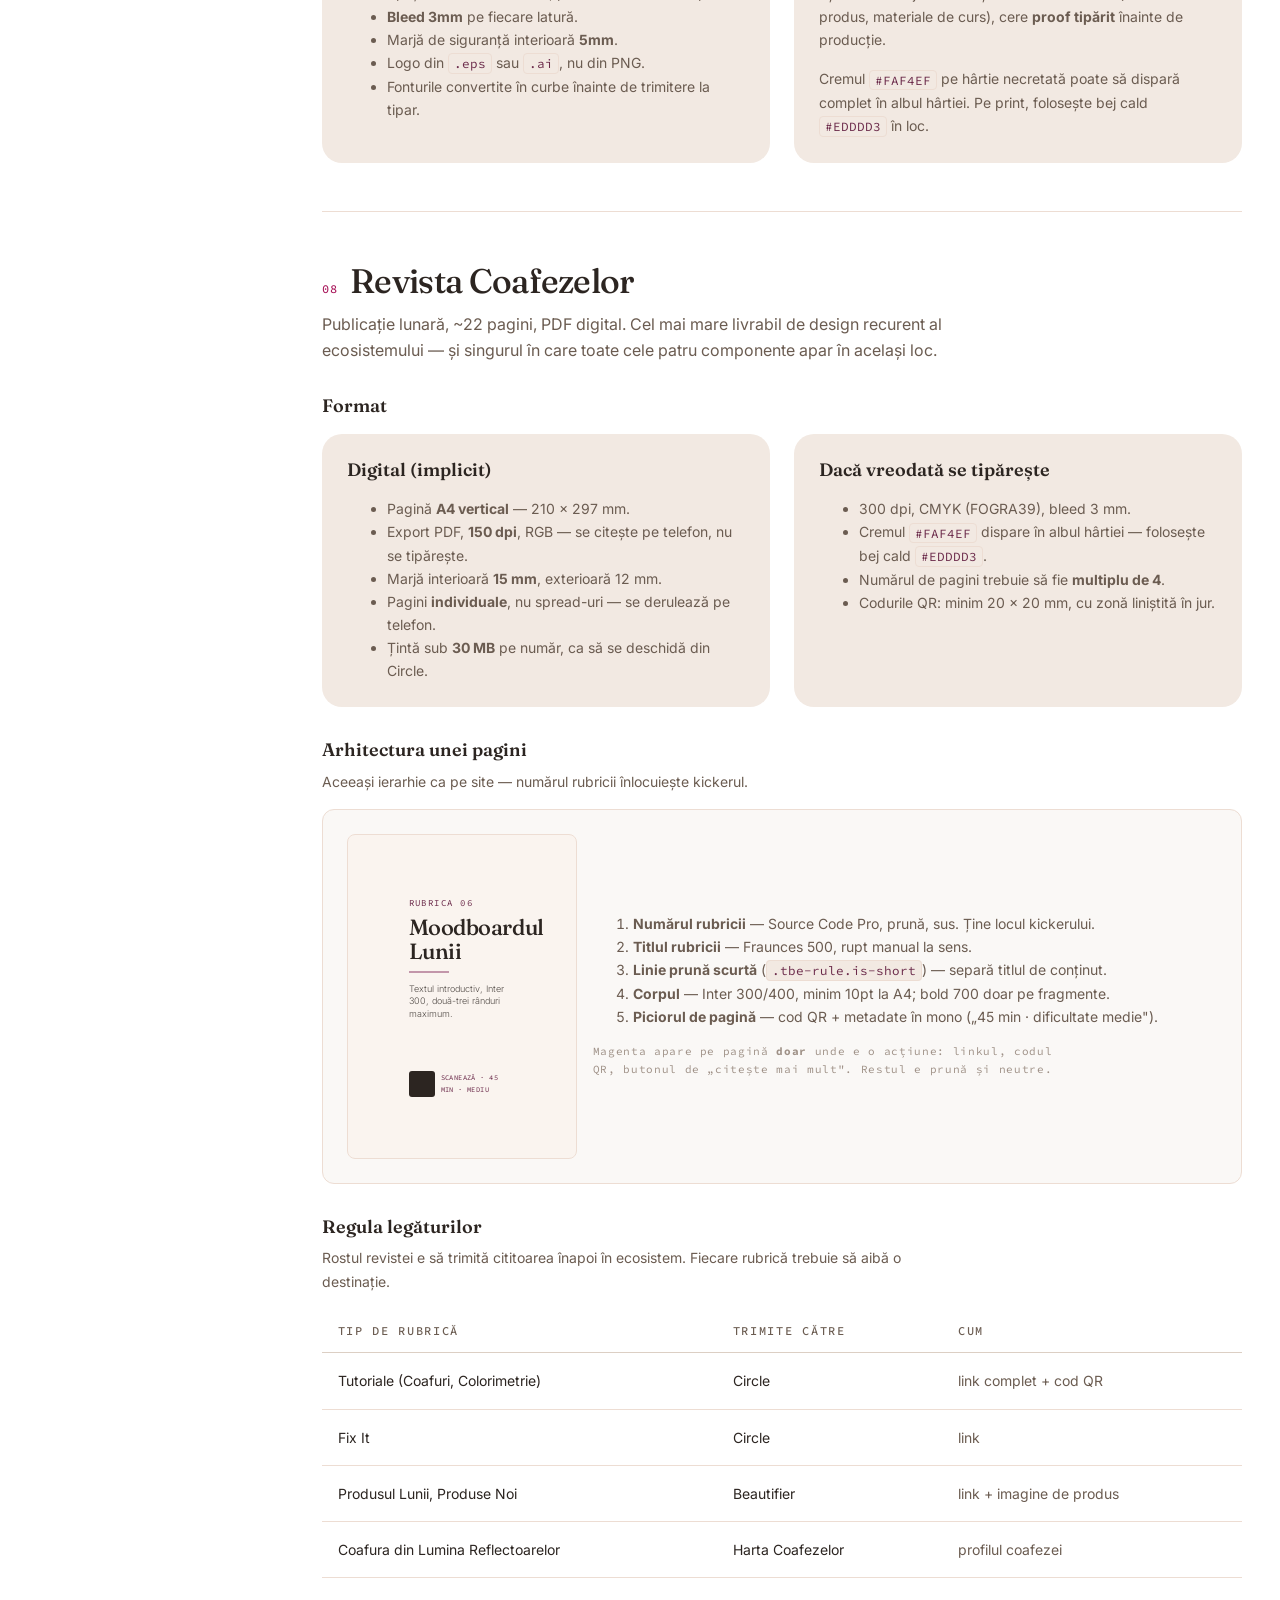
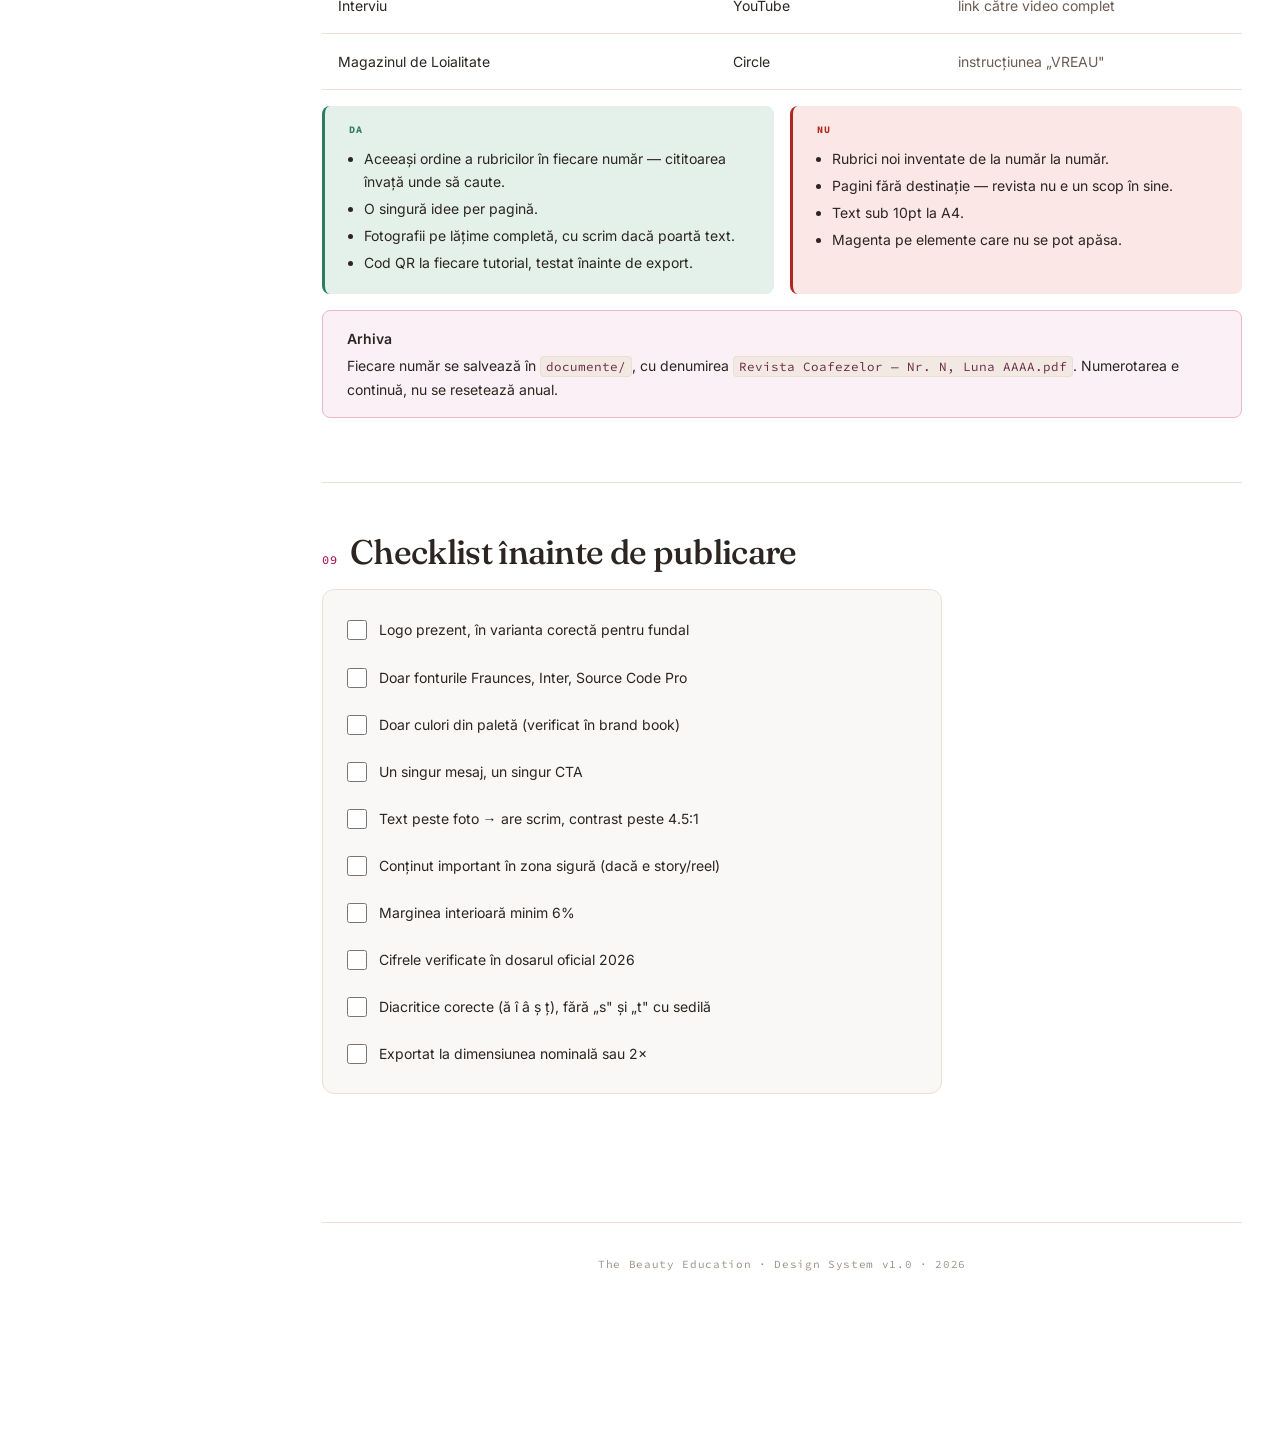
==== commit c80aeab3: "Sync din monorepo @ fafb549 — paleta prună: voce editorială și fundal închis Co-Authored-By: Claude " ====
--- a/bannere.html
+++ b/bannere.html
@@ -37,15 +37,15 @@
 
   /* Variante cromatice */
   .bn.v-crem    { background: var(--c-neutral-50); }
-  .bn.v-crem    .k { color: var(--c-magenta-500); } .bn.v-crem .c { background: var(--c-magenta-500); color: #fff; }
+  .bn.v-crem    .k { color: var(--c-pruna-700); } .bn.v-crem .c { background: var(--c-magenta-500); color: #fff; }
   .bn.v-magenta { background: var(--c-magenta-500); color: #fff; }
   .bn.v-magenta .k { color: var(--c-nude-200); } .bn.v-magenta .s { opacity: 0.85; } .bn.v-magenta .c { background: #fff; color: var(--c-magenta-500); }
   .bn.v-nude    { background: var(--c-nude-200); }
-  .bn.v-nude    .k { color: var(--c-magenta-500); } .bn.v-nude .c { background: var(--c-magenta-500); color: #fff; }
-  .bn.v-inchis  { background: var(--c-neutral-900); color: var(--c-neutral-50); }
-  .bn.v-inchis  .k { color: var(--c-magenta-light); } .bn.v-inchis .c { background: var(--c-magenta-light); color: var(--c-neutral-900); }
+  .bn.v-nude    .k { color: var(--c-pruna-700); } .bn.v-nude .c { background: var(--c-magenta-500); color: #fff; }
+  .bn.v-inchis  { background: var(--c-pruna-900); color: var(--c-neutral-50); }
+  .bn.v-inchis  .k { color: var(--c-magenta-200); } .bn.v-inchis .s { color: var(--c-pruna-200); opacity: 1; } .bn.v-inchis .c { background: var(--c-magenta-50); color: var(--c-magenta-700); }
   .bn.v-foto    { background: linear-gradient(135deg, #DCC4B4, #A98192 55%, #8E6879); color: #fff; }
-  .bn.v-foto::before { content:''; position:absolute; inset:0; background: linear-gradient(to top, rgba(44,37,33,.78) 0%, rgba(44,37,33,.25) 50%, rgba(44,37,33,0) 78%); }
+  .bn.v-foto::before { content:''; position:absolute; inset:0; background: linear-gradient(to top, rgba(42,21,32,.78) 0%, rgba(42,21,32,.25) 50%, rgba(42,21,32,0) 78%); }
   .bn.v-foto > * { position: relative; z-index: 1; }
   .bn.v-foto .k { color: var(--c-nude-200); } .bn.v-foto .c { background: var(--c-magenta-500); color: #fff; }
 
@@ -146,8 +146,8 @@
             <thead><tr><th>Element</th><th>Font</th><th>Regulă</th></tr></thead>
             <tbody>
               <tr><td><b>Logo</b></td><td class="tbe-muted">—</td><td class="tbe-muted">Colț stânga-sus. Mereu prezent.</td></tr>
-              <tr><td><b>Kicker</b></td><td class="tbe-muted">Source Code Pro</td><td class="tbe-muted">Majuscule, tracking larg. Categoria sau contextul.</td></tr>
-              <tr><td><b>Titlu</b></td><td class="tbe-muted">Fraunces 500 (accent: italic 400)</td><td class="tbe-muted">Max. 5 cuvinte. Elementul cel mai mare din compoziție.</td></tr>
+              <tr><td><b>Kicker</b></td><td class="tbe-muted">Source Code Pro</td><td class="tbe-muted">Majuscule, tracking larg, prună (pe închis: Magenta 200). Categoria sau contextul.</td></tr>
+              <tr><td><b>Titlu</b></td><td class="tbe-muted">Fraunces 500 (accent: italic 400, prună)</td><td class="tbe-muted">Max. 5 cuvinte. Elementul cel mai mare din compoziție.</td></tr>
               <tr><td><b>Suport</b></td><td class="tbe-muted">Inter 300</td><td class="tbe-muted">O linie. Data, prețul, locul — faptul concret.</td></tr>
               <tr><td><b>CTA</b></td><td class="tbe-muted">Inter 600</td><td class="tbe-muted">Un verb. Magenta plin sau alb pe magenta.</td></tr>
             </tbody>
@@ -197,7 +197,7 @@
       <div class="ds-sub"><h3 class="tbe-h4">D · Cifră / dovadă socială</h3><p>O singură cifră, uriașă. Restul e context.</p></div>
       <div class="ds-demo">
         <div class="bn-wrap"><div class="bn bn-sq v-crem" style="justify-content:center;text-align:center;align-items:center"><span class="mark">TBE</span><span class="k">Comunitatea</span><h3 class="t" style="font-size:64px;color:var(--c-magenta-500)">3.618</h3><p class="s">coafeze active, într-un singur loc</p></div><span class="bn-cap">1080 × 1080</span></div>
-        <div class="bn-wrap"><div class="bn bn-sq v-inchis" style="justify-content:center;text-align:center;align-items:center"><span class="mark">TBE</span><span class="k">Educație</span><h3 class="t" style="font-size:64px;color:var(--c-magenta-light)">400</h3><p class="s">de ore de tutoriale în abonament</p></div><span class="bn-cap">variantă închisă</span></div>
+        <div class="bn-wrap"><div class="bn bn-sq v-inchis" style="justify-content:center;text-align:center;align-items:center"><span class="mark">TBE</span><span class="k">Educație</span><h3 class="t" style="font-size:64px;color:var(--c-magenta-200)">400</h3><p class="s">de ore de tutoriale în abonament</p></div><span class="bn-cap">variantă închisă</span></div>
       </div>
 
       <div class="ds-sub"><h3 class="tbe-h4">E · Hero de site</h3></div>
@@ -219,7 +219,7 @@
         <div class="bn-wrap"><div class="bn bn-sq v-crem"><span class="mark">TBE</span><span class="k">Crem</span><h3 class="t">Implicit</h3><p class="s">Cel mai des folosit</p><span class="c">Acțiune</span></div><span class="bn-cap">#FAF4EF · editorial, calm</span></div>
         <div class="bn-wrap"><div class="bn bn-sq v-nude"><span class="mark">TBE</span><span class="k">Nude</span><h3 class="t">Cald</h3><p class="s">Conținut de brand</p><span class="c">Acțiune</span></div><span class="bn-cap">#DCC4B4 · blând, tactil</span></div>
         <div class="bn-wrap"><div class="bn bn-sq v-magenta"><span class="mark">TBE</span><span class="k">Magenta</span><h3 class="t">Impact</h3><p class="s">Oferte, lansări</p><span class="c">Acțiune</span></div><span class="bn-cap">#A71257 · max. 30% din campanie</span></div>
-        <div class="bn-wrap"><div class="bn bn-sq v-inchis"><span class="mark">TBE</span><span class="k">Închis</span><h3 class="t">Premium</h3><p class="s">Mastery, evenimente</p><span class="c">Acțiune</span></div><span class="bn-cap">#2C2521 · rar, pentru gravitate</span></div>
+        <div class="bn-wrap"><div class="bn bn-sq v-inchis"><span class="mark">TBE</span><span class="k">Închis</span><h3 class="t">Premium</h3><p class="s">Mastery, evenimente</p><span class="c">Acțiune</span></div><span class="bn-cap">#2A1520 negru-prună · rar, pentru gravitate</span></div>
         <div class="bn-wrap"><div class="bn bn-sq v-foto"><span class="mark">TBE</span><span class="k">Foto</span><h3 class="t">Real</h3><p class="s">Cursuri, rezultate</p><span class="c">Acțiune</span></div><span class="bn-cap">foto + scrim obligatoriu</span></div>
       </div>
     </section>
@@ -257,7 +257,8 @@
           <h3 class="tbe-h4">Ce variantă, unde</h3>
           <ul class="tbe-small tbe-muted tbe-mb-0">
             <li>Fundal <b>crem / nude / alb</b> → logo <b>color</b> sau <b>negru</b>.</li>
-            <li>Fundal <b>magenta / închis / foto</b> → logo <b>alb</b>.</li>
+            <li>Fundal <b>magenta / închis (negru-prună) / foto</b> → logo <b>alb</b>.</li>
+            <li>Simbolul și textul au <b>mereu aceeași culoare</b> — logo-ul nu e niciodată bicolor.</li>
             <li>Format <b>lat</b> (hero, leaderboard, OG) → orizontal.</li>
             <li>Format <b>pătrat / vertical</b> → vertical sau iconiță.</li>
             <li>Sub 200px lățime → doar iconița.</li>
@@ -275,7 +276,7 @@
         </div>
       </div>
       <div class="tbe-callout is-danger">
-        <div><strong>Niciodată</strong>Logo rotit · deformat · recolorat · cu umbră sau contur · cu text lipit de el · pe fundal cu contrast sub 3:1.</div>
+        <div><strong>Niciodată</strong>Logo rotit · deformat · recolorat · bicolor (simbolul în altă culoare decât textul) · cu umbră sau contur · cu text lipit de el · pe fundal cu contrast sub 3:1.</div>
       </div>
     </section>
 
@@ -333,24 +334,24 @@
       <div class="ds-sub"><h3 class="tbe-h4">Arhitectura unei pagini</h3><p>Aceeași ierarhie ca pe site — numărul rubricii înlocuiește kickerul.</p></div>
       <div class="ds-demo">
         <div class="bn bn-wrap" style="width:100%;max-width:230px;aspect-ratio:210/297;background:var(--c-neutral-50);padding:7%;justify-content:flex-start;color:var(--c-neutral-900)">
-          <span class="k" style="color:#6E5361">Rubrica 06</span>
+          <span class="k" style="color:var(--c-pruna-700)">Rubrica 06</span>
           <h3 class="t" style="font-size:22px;margin-bottom:8px">Moodboardul<br>Lunii</h3>
-          <hr style="border:0;height:2px;width:40px;background:#C9A6B4;margin:0 0 10px">
+          <hr style="border:0;height:2px;width:40px;background:var(--c-pruna-300);margin:0 0 10px">
           <p class="s" style="font-size:9px;margin-bottom:auto">Textul introductiv, Inter 300, două-trei rânduri maximum.</p>
           <div style="display:flex;align-items:center;gap:6px;margin-top:10px">
             <div style="width:26px;height:26px;background:var(--c-neutral-900);border-radius:3px;flex:none"></div>
-            <span style="font-family:var(--font-mono);font-size:7px;color:#6E5361;letter-spacing:.06em">SCANEAZĂ · 45 MIN · MEDIU</span>
+            <span style="font-family:var(--font-mono);font-size:7px;color:var(--c-pruna-700);letter-spacing:.06em">SCANEAZĂ · 45 MIN · MEDIU</span>
           </div>
         </div>
         <div style="flex:1;min-width:250px">
           <ol class="tbe-small tbe-muted">
-            <li><b>Numărul rubricii</b> — Source Code Pro, mauve, sus. Ține locul kickerului.</li>
+            <li><b>Numărul rubricii</b> — Source Code Pro, prună, sus. Ține locul kickerului.</li>
             <li><b>Titlul rubricii</b> — Fraunces 500, rupt manual la sens.</li>
-            <li><b>Linie mauve scurtă</b> (<code>.tbe-rule.is-short</code>) — separă titlul de conținut.</li>
+            <li><b>Linie prună scurtă</b> (<code>.tbe-rule.is-short</code>) — separă titlul de conținut.</li>
             <li><b>Corpul</b> — Inter 300/400, minim 10pt la A4; bold 700 doar pe fragmente.</li>
             <li><b>Piciorul de pagină</b> — cod QR + metadate în mono („45 min · dificultate medie").</li>
           </ol>
-          <p class="ds-note">Magenta apare pe pagină <b>doar</b> unde e o acțiune: linkul, codul QR, butonul de „citește mai mult". Restul e mauve și neutre.</p>
+          <p class="ds-note">Magenta apare pe pagină <b>doar</b> unde e o acțiune: linkul, codul QR, butonul de „citește mai mult". Restul e prună și neutre.</p>
         </div>
       </div>
 
--- a/tokens/tokens.css
+++ b/tokens/tokens.css
@@ -116,7 +116,26 @@
   --c-magenta-900: #3D0620;
   --c-magenta-light: #E36D9E; /* varianta pentru dark mode (contrast 6.0:1 pe fundal închis) */
 
-  /* --- Mauve · accent secundar, UI -------------------------------------- */
+  /* --- Prună · vocea editorială și fundalul închis (din oct. 2026) --------
+     Aceeași nuanță ca magenta, dar mai stinsă: se citește ca accent, nu ca
+     link. 700 = cuvintele-accent din titluri, supratitluri, etichete.
+     900 = fundalul închis (story, coperți, footer, toast) — înlocuiește
+     negrul moale pe suprafețe; negrul moale rămâne pentru text. */
+  --c-pruna-50:  #F3E7ED;
+  --c-pruna-100: #E5D4DB;
+  --c-pruna-200: #D9C2CB;  /* text secundar pe fundal închis (10.2:1 pe 900) */
+  --c-pruna-300: #C396AA;
+  --c-pruna-400: #A9748C;
+  --c-pruna-500: #8F5270;
+  --c-pruna-600: #7D3B5D;
+  --c-pruna-700: #6B2A4A;  /* ★ PRUNĂ — accent editorial (10.2:1 pe alb, 9.4:1 pe crem) */
+  --c-pruna-800: #4B1E36;
+  --c-pruna-900: #2A1520;  /* ★ NEGRU-PRUNĂ — fundal închis (Magenta 200 pe el: 9.8:1) */
+  --c-pruna-950: #211018;  /* fundalul paginii în dark mode */
+
+  /* --- Mauve · decorativ: blocuri de culoare, fundaluri de fotografie -----
+     Din oct. 2026 textul editorial a trecut pe prună; mauve rămâne în
+     paletă ca accent decorativ. */
   --c-mauve-50:  #F7F1F3;
   --c-mauve-100: #EFE3E8;
   --c-mauve-200: #DFC8D1;
@@ -124,7 +143,7 @@
   --c-mauve-400: #A98192;  /* ★ MAUVE OFICIAL — brand book */
   --c-mauve-500: #8E6879;
   --c-mauve-600: #74505F;
-  --c-mauve-700: #6E5361;  /* varianta accesibilă pentru text (6.9:1 pe alb) */
+  --c-mauve-700: #6E5361;  /* 6.9:1 pe alb; până în oct. 2026 vocea editorială, acum prună 700 */
   --c-mauve-800: #4A333E;
 
   /* --- Nude · decorativ, fundaluri -------------------------------------- */
@@ -143,7 +162,7 @@
   --c-neutral-300: #DCCFC4;
   --c-neutral-400: #C0B1A5;
   --c-neutral-500: #9E9086;  /* ★ Gri cald — DECORATIV/borduri, NU text mic (3.1:1) */
-  --c-neutral-600: #7A6A5E;  /* text secundar accesibil (4.8:1 pe crem) */
+  --c-neutral-600: #6B5C51;  /* text secundar: 5.9:1 pe crem, 4.9:1 pe bej și pe roz (până în oct. 2026: #7A6A5E) */
   --c-neutral-700: #5A4D44;
   --c-neutral-800: #3D342E;
   --c-neutral-900: #2C2521;  /* ★ Negru moale */
@@ -156,8 +175,8 @@
   --c-warning-soft:  #FBEEDC;
   --c-danger:        #B3261E;  /* 6.6:1 pe alb */
   --c-danger-soft:   #FBE7E5;
-  --c-info:          #6E5361;  /* mauve adânc, 6.9:1 pe alb */
-  --c-info-soft:     #F1E9EC;
+  --c-info:          #6B2A4A;  /* prună, 10.2:1 pe alb */
+  --c-info-soft:     #F3E7ED;
 
   /* --- Harta Coafezelor · semnal de disponibilitate / pin ---------------- */
   --c-harta-500: #2E6F5E;  /* Verde Hartă, 5.9:1 pe alb */
@@ -338,20 +357,23 @@
 [data-brand="tbe"] {
   color-scheme: light dark;
 
-  /* Suprafețe */
-  --tbe-bg:            light-dark(var(--c-neutral-50),  var(--c-neutral-950));  /* fundalul paginii */
-  --tbe-bg-alt:        light-dark(var(--c-neutral-100), #211B18);               /* secțiune alternantă */
-  --tbe-surface:       light-dark(var(--c-neutral-0),   #241E1B);               /* carduri, panouri */
-  --tbe-surface-sunk:  light-dark(var(--c-neutral-100), #1F1917);               /* input-uri, zone „adâncite" */
-  --tbe-surface-inverse: light-dark(var(--c-neutral-900), var(--c-neutral-50));
-  --tbe-decor:         light-dark(var(--c-nude-100), #2E2521);                  /* blocuri decorative */
-  --tbe-decor-strong:  light-dark(var(--c-nude-200), #3A2F29);
+  /* Suprafețe. În dark mode, fundalurile sunt negru-prună (aceeași nuanță ca
+     brandul), nu maro: textul și accentele roz nu mai par terne pe ele. */
+  --tbe-bg:            light-dark(var(--c-neutral-50),  var(--c-pruna-950));    /* fundalul paginii */
+  --tbe-bg-alt:        light-dark(var(--c-neutral-100), #27171E);               /* secțiune alternantă */
+  --tbe-surface:       light-dark(var(--c-neutral-0),   #2A1A21);               /* carduri, panouri */
+  --tbe-surface-sunk:  light-dark(var(--c-neutral-100), #25151C);               /* input-uri, zone „adâncite" */
+  --tbe-surface-inverse: light-dark(var(--c-pruna-900), var(--c-neutral-50));   /* bloc închis pe pagină deschisă */
+  --tbe-decor:         light-dark(var(--c-nude-100), #332129);                  /* blocuri decorative */
+  --tbe-decor-strong:  light-dark(var(--c-nude-200), #3E2B34);
 
   /* Text */
   --tbe-text:          light-dark(var(--c-neutral-900), var(--c-neutral-50));   /* 15.2:1 light — text principal */
-  --tbe-text-muted:    light-dark(var(--c-neutral-600), #B9A99C);               /* 4.8:1 light — text secundar */
-  --tbe-text-subtle:   light-dark(var(--c-neutral-500), #8B7C71);               /* 3.1:1 — DOAR text mare/decorativ */
+  --tbe-text-muted:    light-dark(var(--c-neutral-600), #BFA4AF);               /* 6.4:1 pe alb, 4.9:1 pe benzile bej/roz — text secundar */
+  --tbe-text-muted-strong: light-dark(var(--c-neutral-700), var(--c-pruna-200)); /* text secundar MIC pe fundal colorat (roz, crem, gri) — 7.5:1 pe crem */
+  --tbe-text-subtle:   light-dark(var(--c-neutral-500), #907782);               /* 3.1:1 — DOAR text mare/decorativ */
   --tbe-text-inverse:  light-dark(var(--c-neutral-50), var(--c-neutral-900));
+  --tbe-text-muted-on-inverse: light-dark(var(--c-pruna-200), var(--c-neutral-600)); /* text secundar pe --tbe-surface-inverse — 10.2:1 */
   --tbe-text-on-action: light-dark(var(--c-neutral-0), var(--c-neutral-900));
 
   /* Acțiune (magenta) */
@@ -361,32 +383,39 @@
   --tbe-action-soft:    light-dark(var(--c-magenta-50),  rgba(227, 109, 158, 0.14));
   --tbe-action-soft-hover: light-dark(var(--c-magenta-100), rgba(227, 109, 158, 0.22));
   --tbe-action-border:  light-dark(var(--c-magenta-200), rgba(227, 109, 158, 0.38));
-
-  /* Accent secundar (mauve) */
+  /* Progres secundar, cercul unui pas încă neînceput: trebuie să se vadă
+     (min. 3:1), dar să nu concureze cu acțiunea. 4.2:1 pe alb. */
+  --tbe-action-muted:   light-dark(var(--c-magenta-400), var(--c-magenta-300));
+
+  /* Accent secundar decorativ (mauve) — blocuri de culoare, fără text */
   --tbe-accent:        light-dark(var(--c-mauve-400), var(--c-mauve-300));
-  --tbe-accent-text:   light-dark(var(--c-mauve-700), var(--c-mauve-200));   /* varianta lizibilă */
+  --tbe-accent-text:   light-dark(var(--c-pruna-700), var(--c-pruna-200));   /* varianta lizibilă — prună */
   --tbe-accent-soft:   light-dark(var(--c-mauve-50), rgba(201, 166, 180, 0.14));
 
-  /* VOCE EDITORIALĂ (mauve) — rolul principal al mauve-ului în sistem.
-     Tot ce e expresiv dar NU se dă click: kickere, citate, atribuiri,
-     etichete de tabel, linii decorative, roluri și subtitluri.
-     Regula pe care o servește: dacă e magenta, se dă click. Mauve-ul preia
-     tot ce înainte era magenta „de decor" și eliberează magenta pentru acțiune. */
-  --tbe-editorial:      light-dark(var(--c-mauve-700), var(--c-mauve-200));
-  --tbe-editorial-line: light-dark(var(--c-mauve-300), var(--c-mauve-600));
-  --tbe-editorial-soft: light-dark(var(--c-mauve-50), rgba(201, 166, 180, 0.10));
+  /* VOCE EDITORIALĂ (prună, din oct. 2026; înainte mauve 700).
+     Tot ce e expresiv dar NU se dă click: cuvântul-accent din titluri,
+     kickere, citate, atribuiri, etichete de tabel, linii decorative, roluri.
+     Regula pe care o servește: dacă e magenta, se dă click. Prună e din
+     aceeași familie cu magenta, dar mai stinsă, deci nu e confundată cu un
+     link. Mauve 700 arăta gri lângă magenta; prună are forță de accent. */
+  --tbe-editorial:      light-dark(var(--c-pruna-700), var(--c-magenta-200));
+  --tbe-editorial-line: light-dark(var(--c-pruna-300), var(--c-pruna-600));
+  --tbe-editorial-soft: light-dark(var(--c-pruna-50), rgba(217, 194, 203, 0.10));
+  /* Pe un bloc --tbe-surface-inverse (negru-prună în light mode), accentul
+     editorial devine Magenta 200: 9.8:1. */
+  --tbe-editorial-on-inverse: light-dark(var(--c-magenta-200), var(--c-pruna-700));
 
   /* Linii */
-  --tbe-border:        light-dark(var(--c-neutral-300), #3C322C);
-  --tbe-border-strong: light-dark(var(--c-neutral-400), #52453D);
-  --tbe-border-subtle: light-dark(var(--c-neutral-200), #2E2621);
+  --tbe-border:        light-dark(var(--c-neutral-300), #412E36);
+  --tbe-border-strong: light-dark(var(--c-neutral-400), #55424A);
+  --tbe-border-subtle: light-dark(var(--c-neutral-200), #33222A);
   --tbe-ring:          light-dark(var(--c-magenta-500), var(--c-magenta-light));
 
   /* Semnale */
   --tbe-success: light-dark(var(--c-success), #6FC79C);  --tbe-success-bg: light-dark(var(--c-success-soft), rgba(111, 199, 156, 0.14));
   --tbe-warning: light-dark(var(--c-warning), #E3A857);  --tbe-warning-bg: light-dark(var(--c-warning-soft), rgba(227, 168, 87, 0.14));
   --tbe-danger:  light-dark(var(--c-danger), #F08379);   --tbe-danger-bg:  light-dark(var(--c-danger-soft), rgba(240, 131, 121, 0.14));
-  --tbe-info:    light-dark(var(--c-info), #C9A6B4);     --tbe-info-bg:    light-dark(var(--c-info-soft), rgba(201, 166, 180, 0.14));
+  --tbe-info:    light-dark(var(--c-info), var(--c-pruna-200)); --tbe-info-bg: light-dark(var(--c-info-soft), rgba(217, 194, 203, 0.14));
 
   /* Formă per brand — TBE = editorial, generos */
   --tbe-radius-control: var(--r-sm);
@@ -413,8 +442,8 @@
    Folosire: <body data-brand="harta">
    ========================================================================== */
 [data-brand="harta"] {
-  --tbe-bg:      light-dark(var(--c-neutral-0), var(--c-neutral-950));  /* mai alb, mai „utilitar" decât cremul TBE */
-  --tbe-bg-alt:  light-dark(var(--c-neutral-50), #211B18);
+  --tbe-bg:      light-dark(var(--c-neutral-0), var(--c-pruna-950));  /* mai alb, mai „utilitar" decât cremul TBE */
+  --tbe-bg-alt:  light-dark(var(--c-neutral-50), #27171E);
   --tbe-decor:   var(--c-neutral-50);
 
   --tbe-radius-control: var(--r-xs);
--- a/components.css
+++ b/components.css
@@ -59,13 +59,13 @@
 .tbe-h3, h3  { font-size: var(--fs-h3); font-weight: var(--fw-semibold); letter-spacing: var(--ls-normal); }
 .tbe-h4, h4  { font-size: var(--fs-h4); font-weight: var(--fw-semibold); letter-spacing: var(--ls-normal); }
 
-/* Cuvântul accentuat dintr-un titlu: Fraunces italic, mai subțire decât titlul.
-   Culoarea rămâne a titlului; site-ul TBE îl face magenta. */
+/* Cuvântul accentuat dintr-un titlu: Fraunces italic, mai subțire decât titlul,
+   în prună (voce editorială). Nu magenta: magenta înseamnă „se dă click". */
 .tbe-display em, .tbe-h1 em, .tbe-h2 em, .tbe-h3 em, .tbe-h4 em,
-h1 em, h2 em, h3 em, h4 em { font-style: italic; font-weight: var(--fw-regular); }
+h1 em, h2 em, h3 em, h4 em { font-style: italic; font-weight: var(--fw-regular); color: var(--tbe-editorial); }
 
 /* Kicker / supratitlu — semnătura tipografică a brandului.
-   MAUVE, nu magenta: un kicker nu se dă click. Magenta rămâne al acțiunii. */
+   PRUNĂ, nu magenta: un kicker nu se dă click. Magenta rămâne al acțiunii. */
 .tbe-kicker {
   font-family: var(--font-mono);
   font-size: var(--fs-kicker);
@@ -79,7 +79,7 @@
 .tbe-kicker.is-action { color: var(--tbe-action); }  /* doar când chiar precede o acțiune */
 .tbe-kicker.is-muted  { color: var(--tbe-text-muted); }
 
-/* Rol / subtitlu editorial — serif italic, mauve. „Profesionist independent". */
+/* Rol / subtitlu editorial — serif italic, prună. „Profesionist independent". */
 .tbe-role {
   font-family: var(--font-display);
   font-style: italic;
@@ -88,7 +88,7 @@
   margin: 0 0 var(--sp-3);
 }
 
-/* Linie decorativă mauve — separă fără să taie */
+/* Linie decorativă prună — separă fără să taie */
 .tbe-rule {
   border: 0; height: 1px; background: var(--tbe-editorial-line);
   opacity: 0.5; margin-block: var(--sp-6);
@@ -172,6 +172,12 @@
 .tbe-section.is-inverse { background: var(--tbe-surface-inverse); color: var(--tbe-text-inverse); }
 .tbe-section.is-inverse h1, .tbe-section.is-inverse h2,
 .tbe-section.is-inverse h3, .tbe-section.is-inverse h4 { color: var(--tbe-text-inverse); }
+/* Pe blocul închis (negru-prună), vocea editorială trece pe Magenta 200
+   și textul secundar pe Prună 200 — altfel prună 700 dispare pe fundal. */
+.tbe-section.is-inverse :is(h1, h2, h3, h4, .tbe-display) em,
+.tbe-section.is-inverse :is(.tbe-kicker, .tbe-role, .tbe-stat-label),
+.tbe-section.is-inverse .tbe-quote cite { color: var(--tbe-editorial-on-inverse); }
+.tbe-section.is-inverse :is(.tbe-muted, .tbe-lead, .tbe-caption) { color: var(--tbe-text-muted-on-inverse); }
 
 .tbe-stack   { display: flex; flex-direction: column; gap: var(--sp-4); }
 .tbe-stack.is-tight { gap: var(--sp-2); }
@@ -403,7 +409,9 @@
 .tbe-stat-value { font-family: var(--font-display); font-size: var(--fs-h1); font-weight: var(--fw-medium); line-height: 1; color: var(--tbe-action); font-variant-numeric: var(--num-tabular); }
 .tbe-stat-label { font-family: var(--font-mono); font-size: var(--fs-xs); letter-spacing: var(--ls-kicker); text-transform: uppercase; color: var(--tbe-editorial); margin-top: var(--sp-3); }
 
-/* Card cu suprafață mauve — bloc editorial, citate, „despre noi" */
+/* Card editorial — prună foarte diluat. Bloc editorial, citate, „despre noi".
+   .is-mauve rămâne ca nume vechi, ca să nu se strice paginile existente. */
+.tbe-card.is-editorial,
 .tbe-card.is-mauve {
   background: var(--tbe-editorial-soft);
   border-color: var(--tbe-editorial-line);
@@ -582,12 +590,12 @@
 .tbe-progress-bar { height: 100%; background: var(--tbe-action); border-radius: var(--r-pill); transition: width var(--dur-slower) var(--ease-out); }
 
 .tbe-steps { display: flex; align-items: center; gap: var(--sp-2); }
-.tbe-step-dot { width: 8px; height: 8px; border-radius: 50%; background: var(--tbe-border-strong); }
+.tbe-step-dot { width: 8px; height: 8px; border-radius: 50%; background: var(--tbe-text-subtle); }  /* 3.1:1 — pasul viitor trebuie să se vadă */
 .tbe-step-dot.is-active { background: var(--tbe-action); width: 24px; border-radius: var(--r-pill); }
 .tbe-step-dot.is-done { background: var(--tbe-action); }
 
 .tbe-rating { display: inline-flex; gap: 2px; color: var(--tbe-action); font-size: var(--fs-base); letter-spacing: 1px; }
-.tbe-rating .is-empty { color: var(--tbe-border-strong); }
+.tbe-rating .is-empty { color: var(--tbe-text-subtle); }
 
 .tbe-skeleton {
   background: linear-gradient(90deg, var(--tbe-surface-sunk) 25%, var(--tbe-decor) 50%, var(--tbe-surface-sunk) 75%);
@@ -621,7 +629,7 @@
    OVERLAY-URI
    ========================================================================== */
 .tbe-modal { border: 0; padding: 0; background: transparent; max-width: 520px; width: calc(100% - 2rem); }
-.tbe-modal::backdrop { background: rgba(44, 37, 33, 0.55); backdrop-filter: blur(3px); }
+.tbe-modal::backdrop { background: rgba(42, 21, 32, 0.55); backdrop-filter: blur(3px); }  /* negru-prună 55% */
 .tbe-modal-inner { background: var(--tbe-surface); border-radius: var(--tbe-radius-card); padding: var(--sp-6); box-shadow: var(--shadow-xl); }
 
 .tbe-toast {
@@ -686,7 +694,7 @@
 }
 .tbe-photo-scrim::after {
   content: ''; position: absolute; inset: 0;
-  background: linear-gradient(to top, rgba(44,37,33,0.72) 0%, rgba(44,37,33,0.28) 45%, rgba(44,37,33,0) 75%);
+  background: linear-gradient(to top, rgba(42,21,32,0.72) 0%, rgba(42,21,32,0.28) 45%, rgba(42,21,32,0) 75%);
 }
 .tbe-photo-scrim > .tbe-photo-content { position: absolute; inset: auto 0 0 0; z-index: 2; padding: var(--sp-5); color: #fff; }
 .tbe-photo-scrim > .tbe-photo-content * { color: #fff; }
--- a/site.css
+++ b/site.css
@@ -16,12 +16,12 @@
   --ds-panel: #FAF8F6;   /* panourile de demo — abia perceptibil, ca albul cardurilor să iasă */
 }
 [data-theme="dark"] {
-  --ds-page:  var(--c-neutral-950);
+  --ds-page:  var(--c-pruna-950);
   --ds-panel: var(--tbe-surface);
 }
 @media (prefers-color-scheme: dark) {
   :root:not([data-theme="light"]) {
-    --ds-page:  var(--c-neutral-950);
+    --ds-page:  var(--c-pruna-950);
     --ds-panel: var(--tbe-surface);
   }
 }
@@ -126,7 +126,7 @@
 .ds-demo.is-stack { flex-direction: column; align-items: stretch; }
 .ds-demo.is-grid { display: grid; grid-template-columns: repeat(auto-fit, minmax(240px, 1fr)); align-items: stretch; }
 .ds-demo.is-sunk { background: var(--tbe-bg-alt); }
-.ds-demo.is-dark { background: var(--c-neutral-900); }
+.ds-demo.is-dark { background: var(--c-pruna-900); }
 /* Demo-urile care arată componente pe fundalul REAL de brand (crem) */
 .ds-demo.is-brand-bg { background: var(--c-neutral-50); }
 
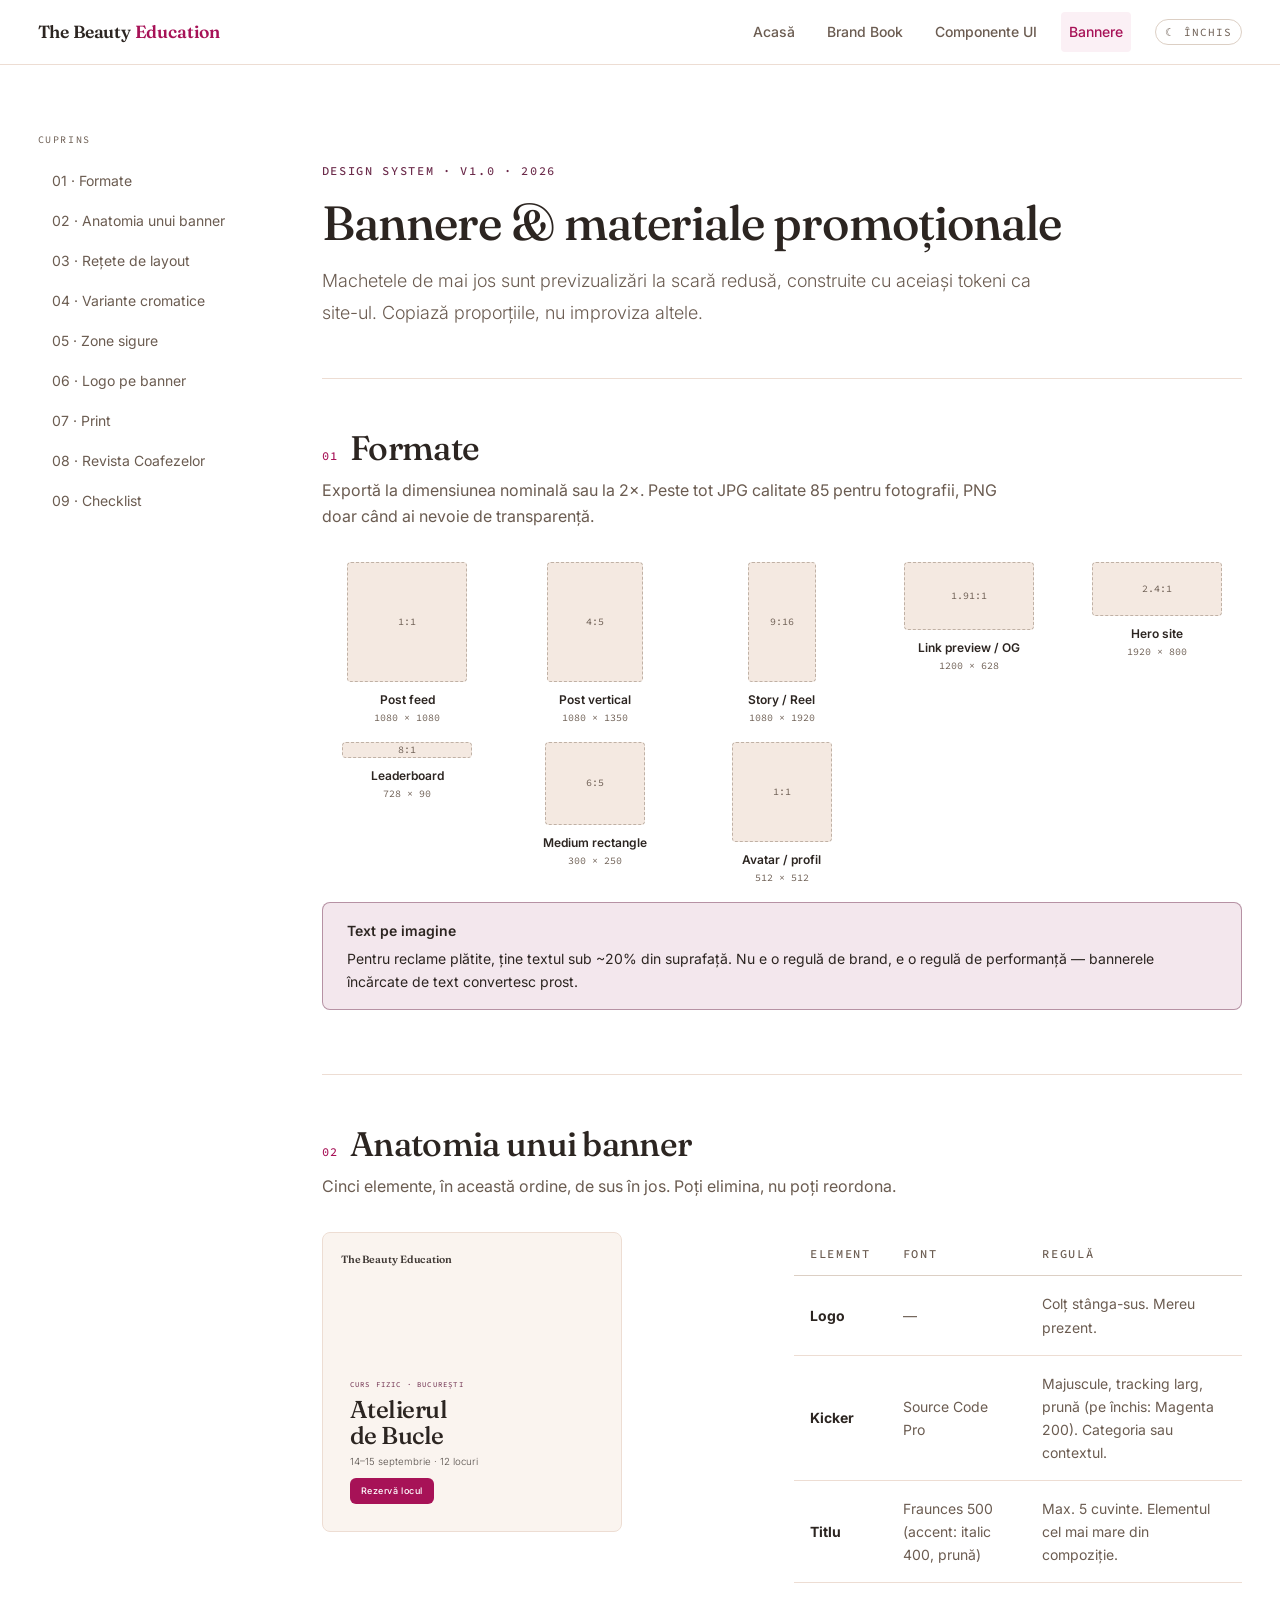
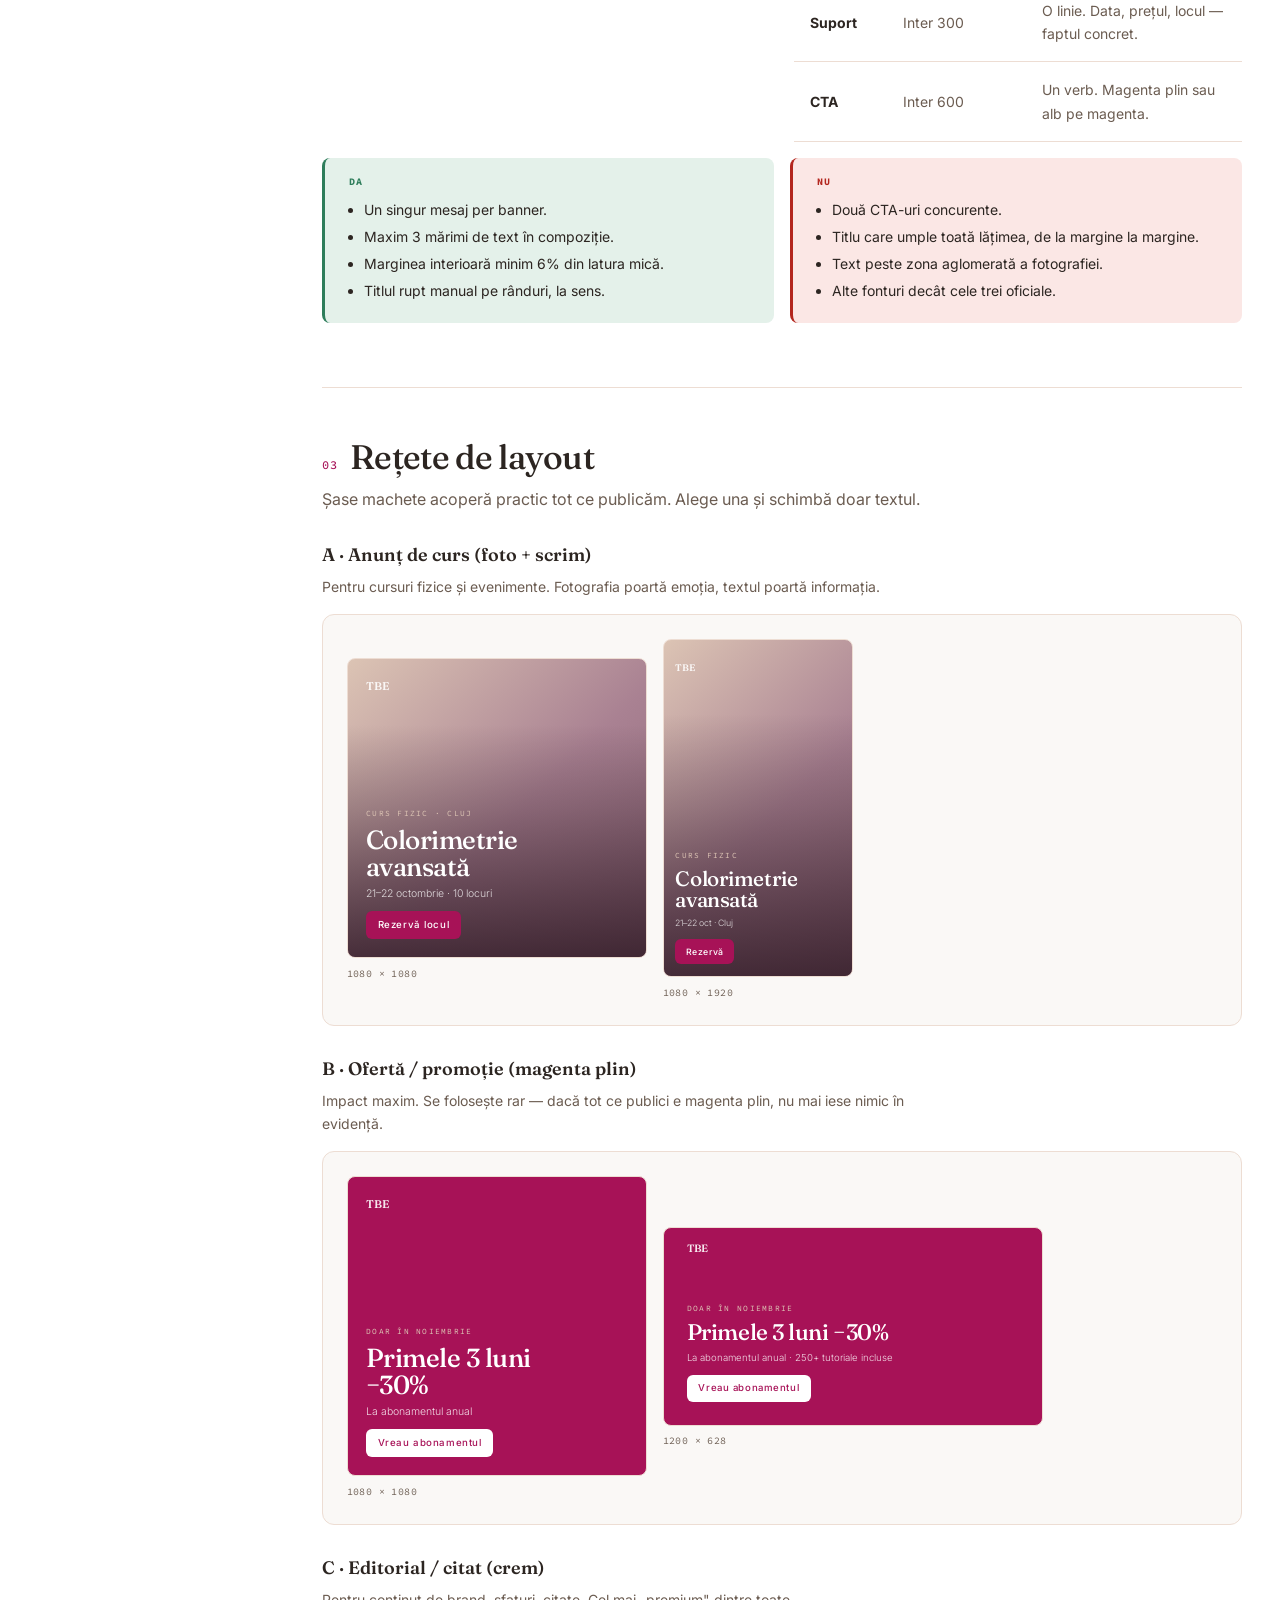
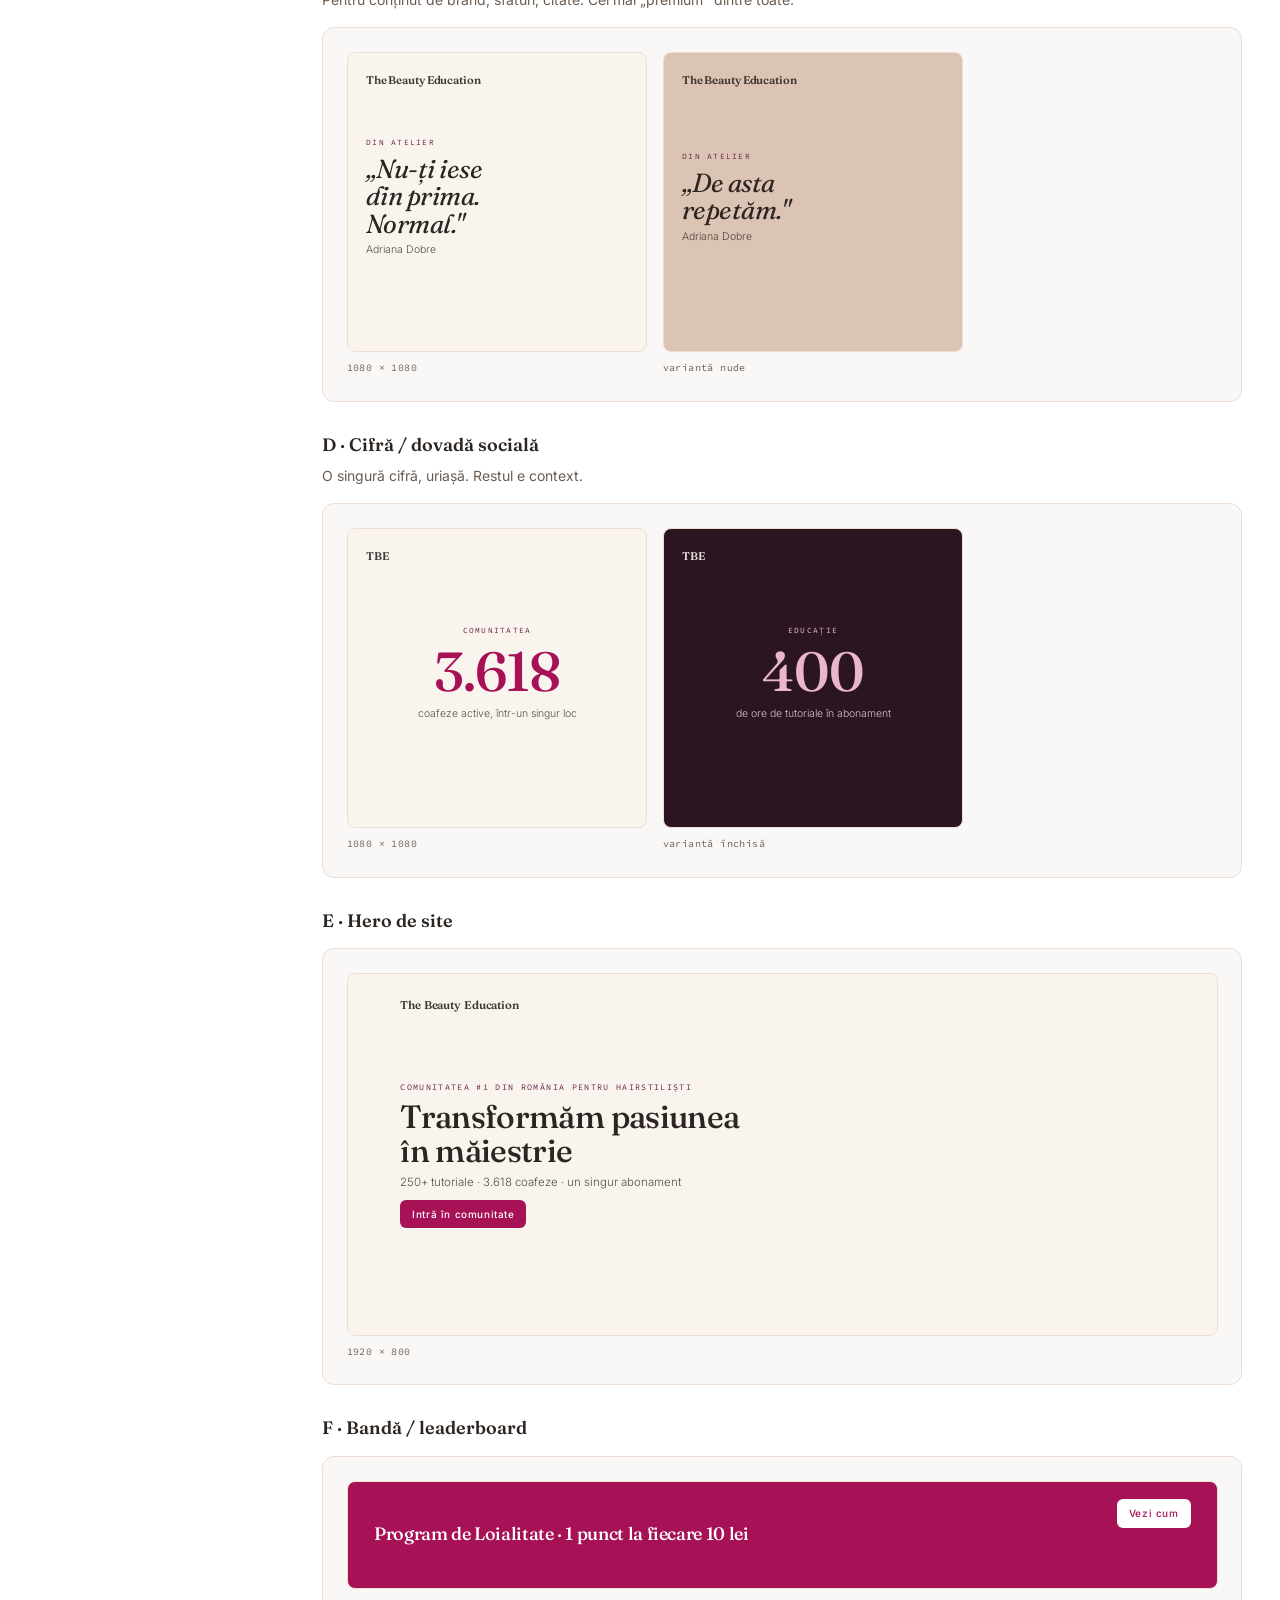
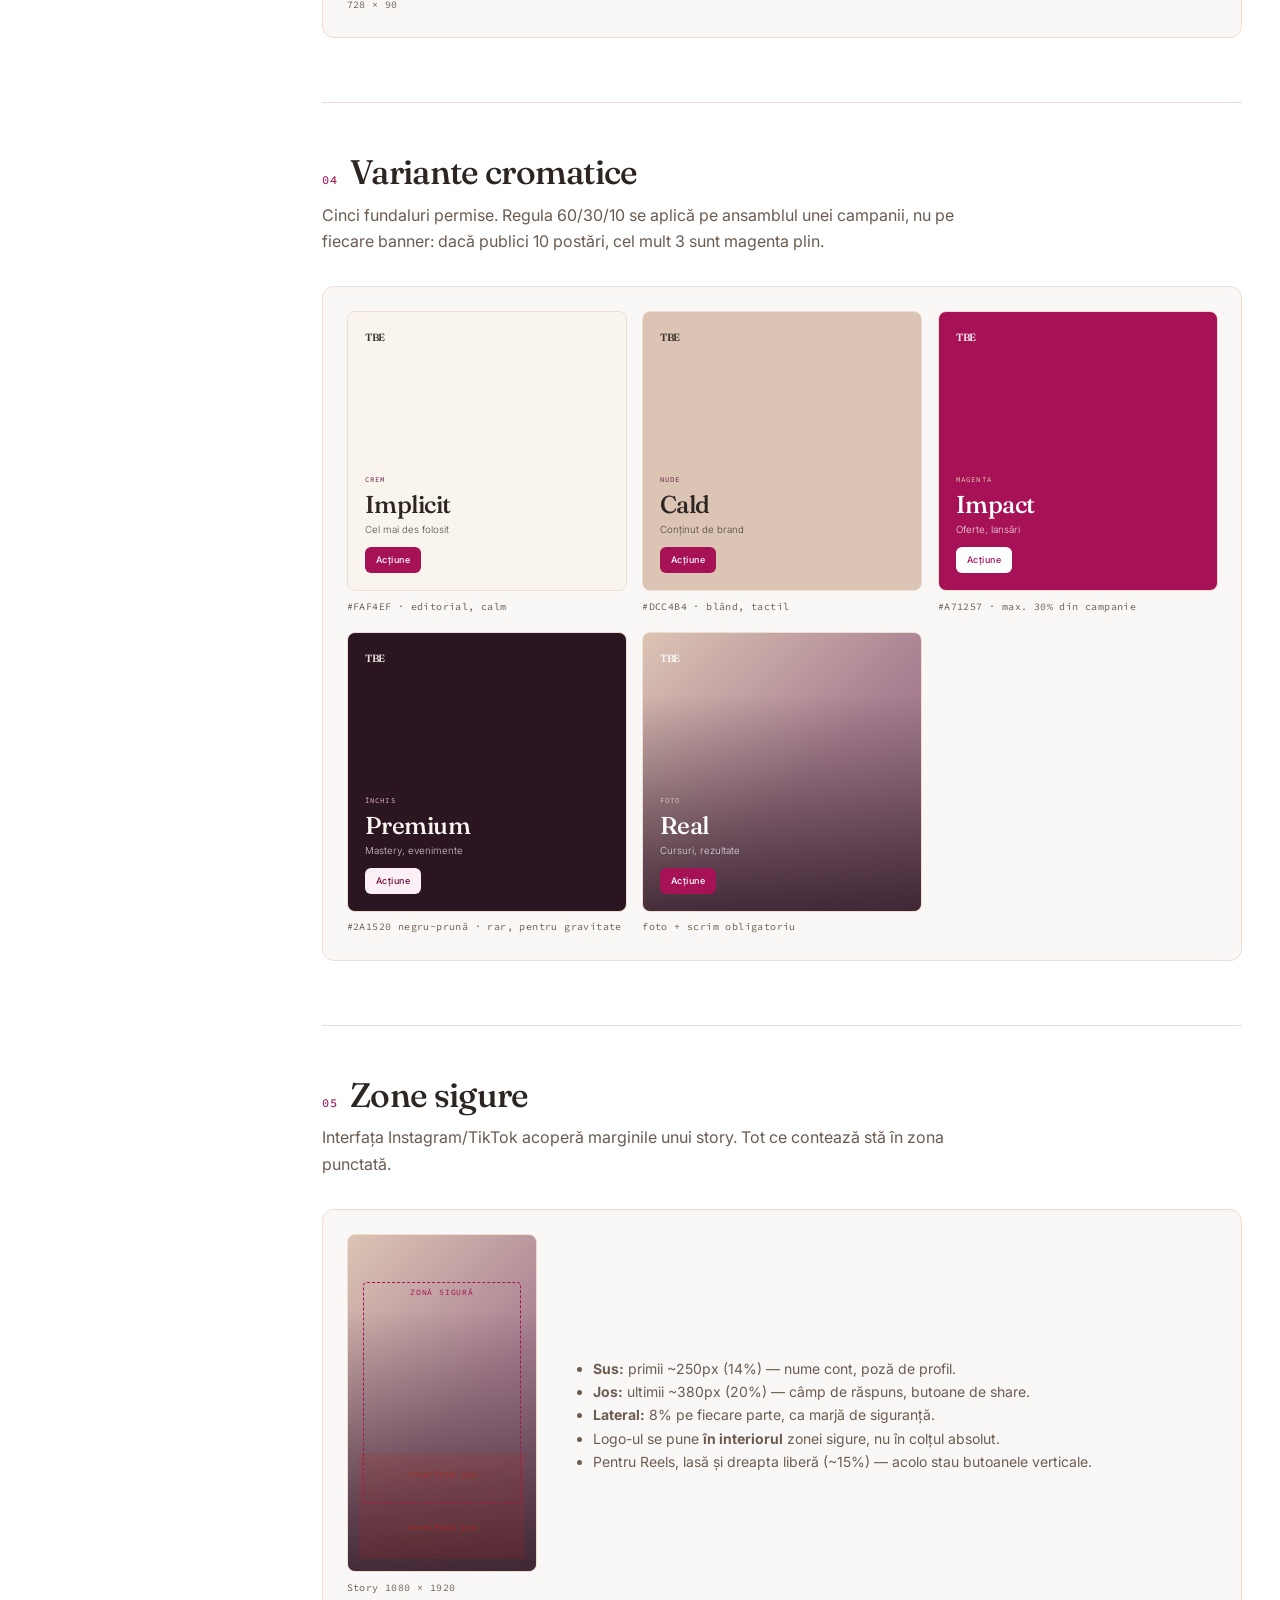
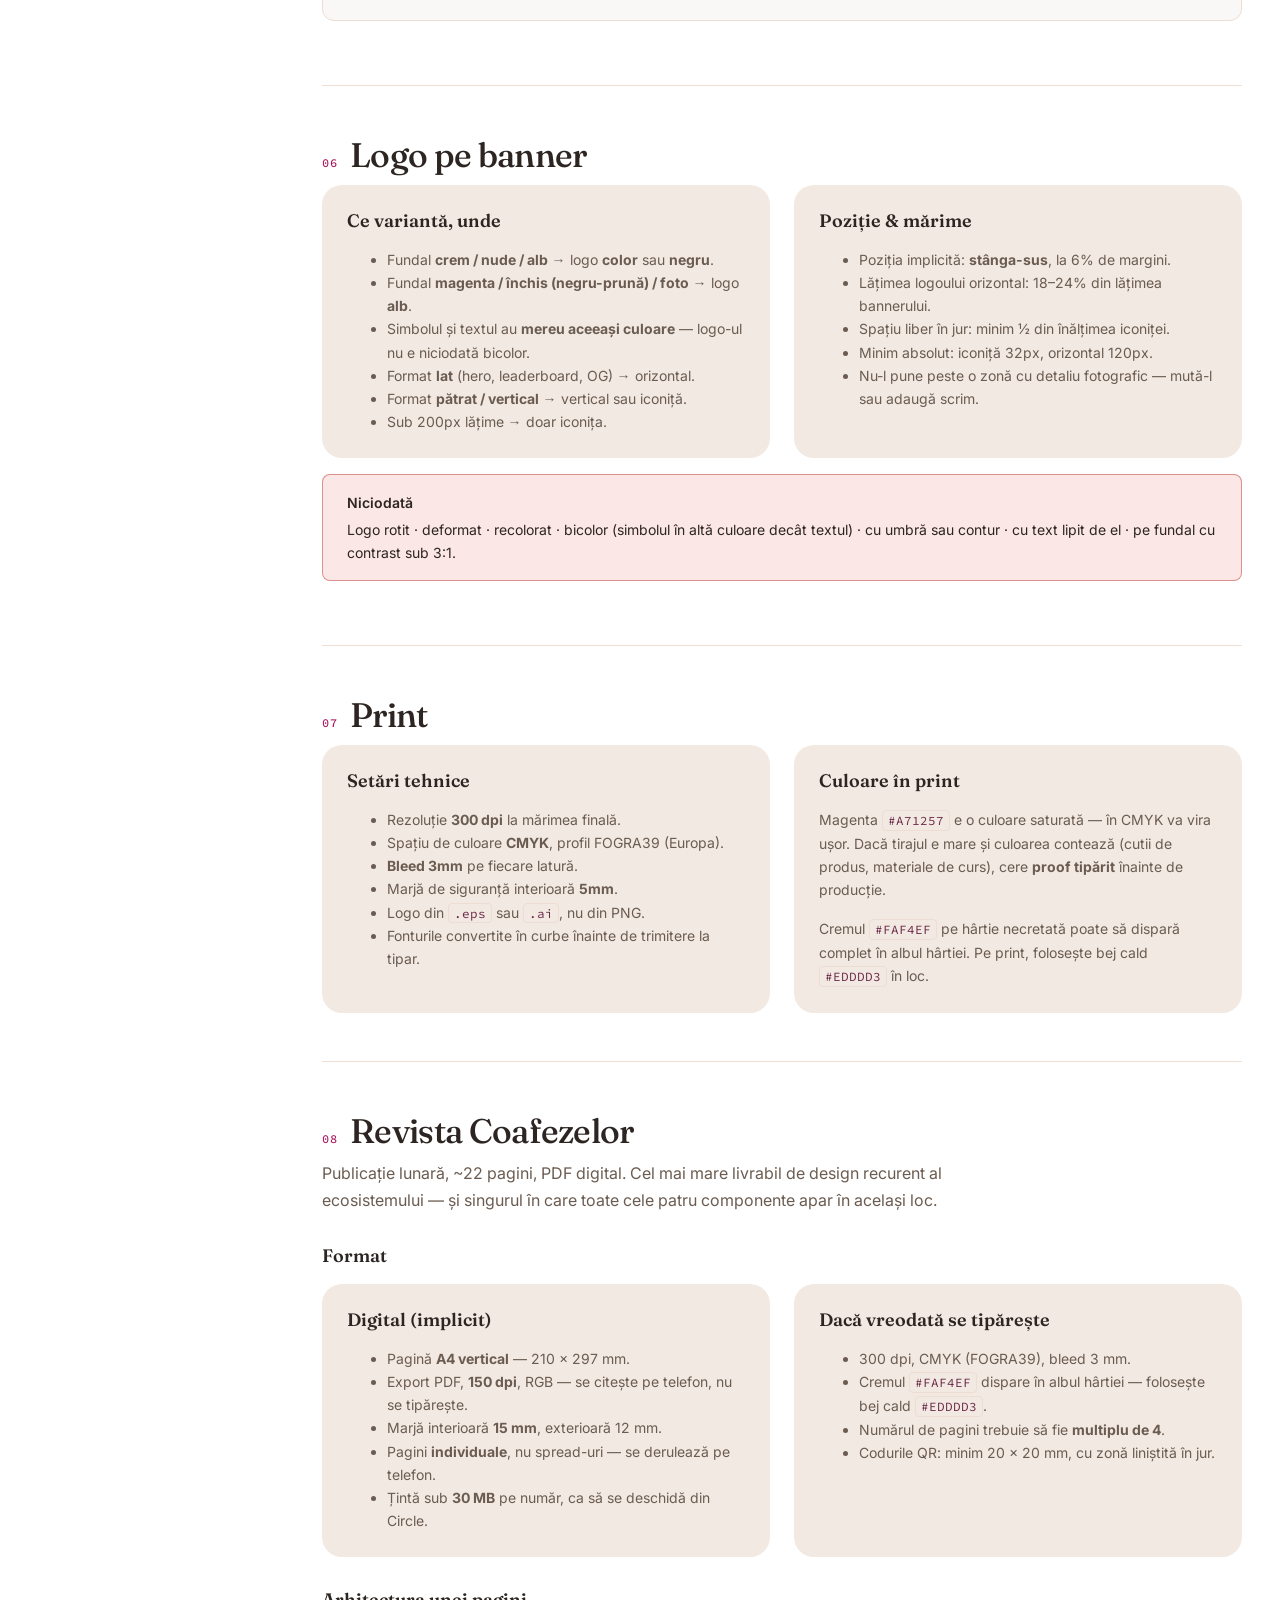
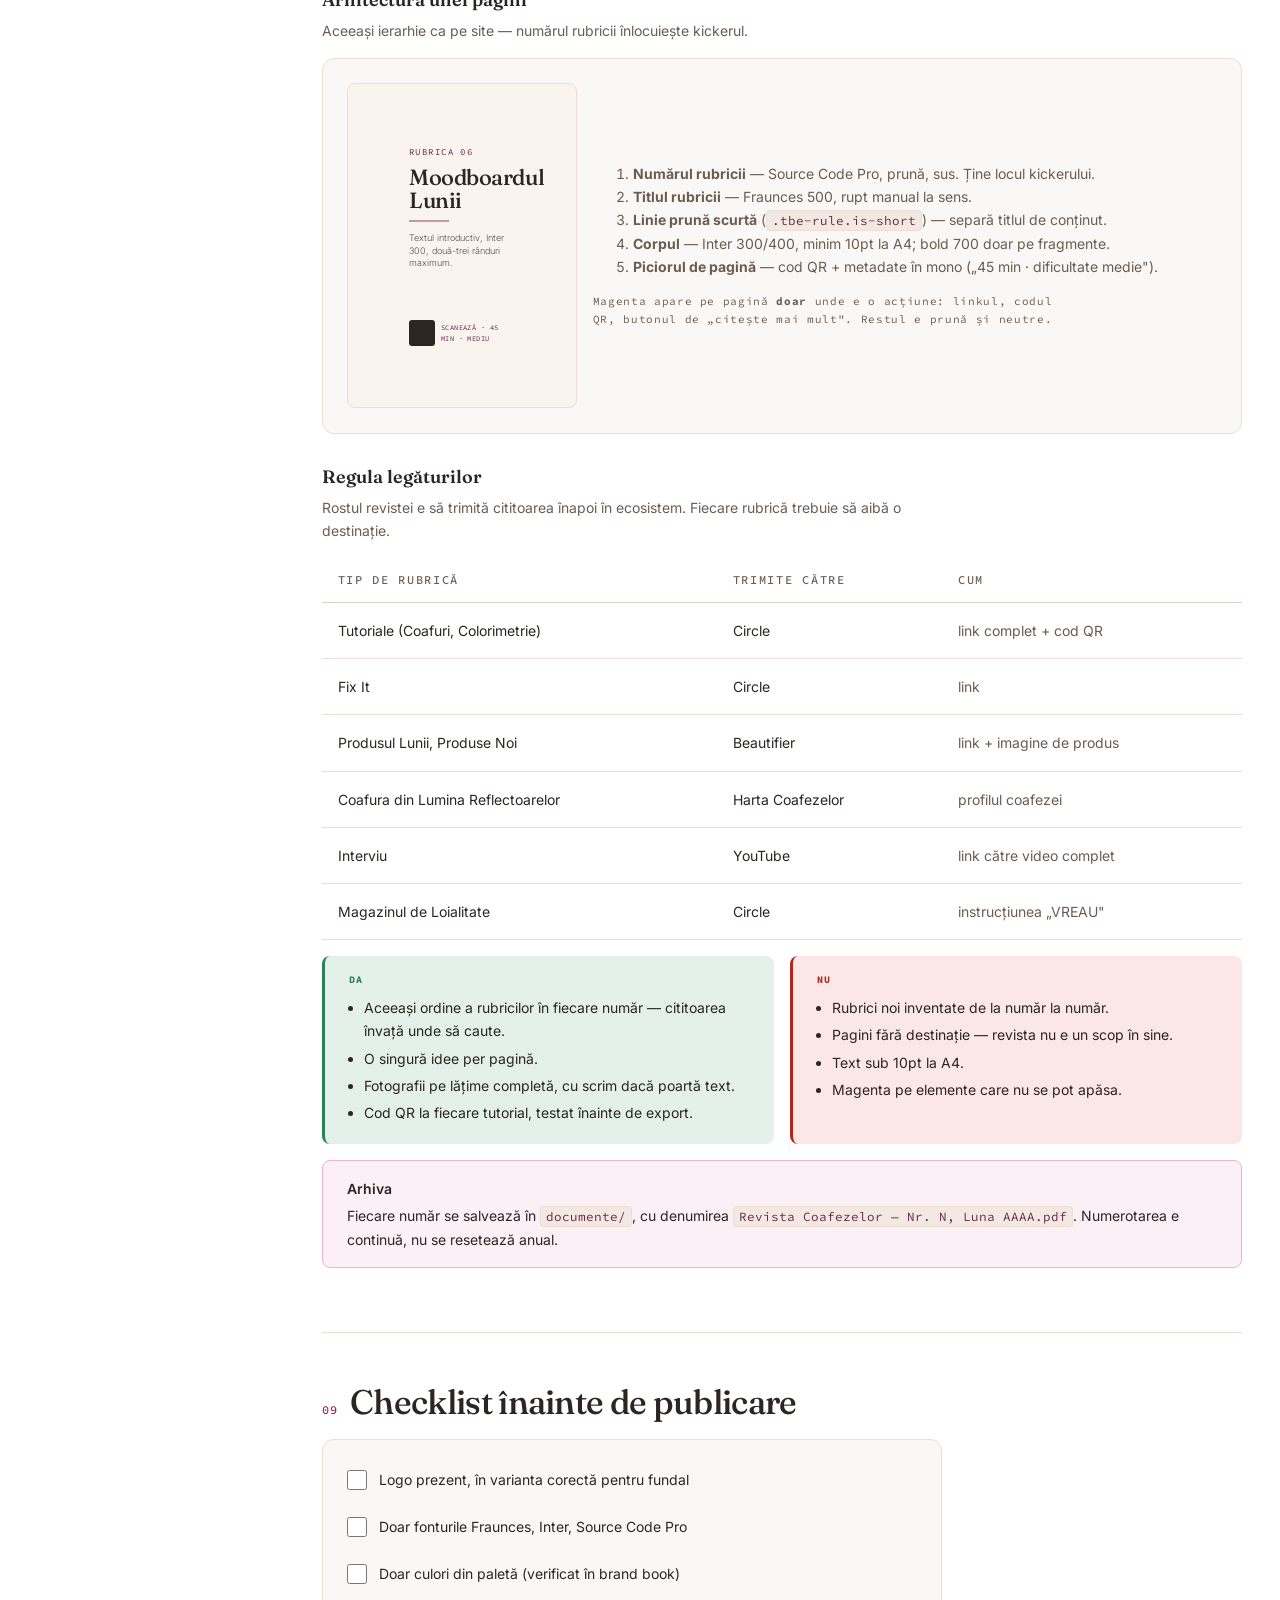
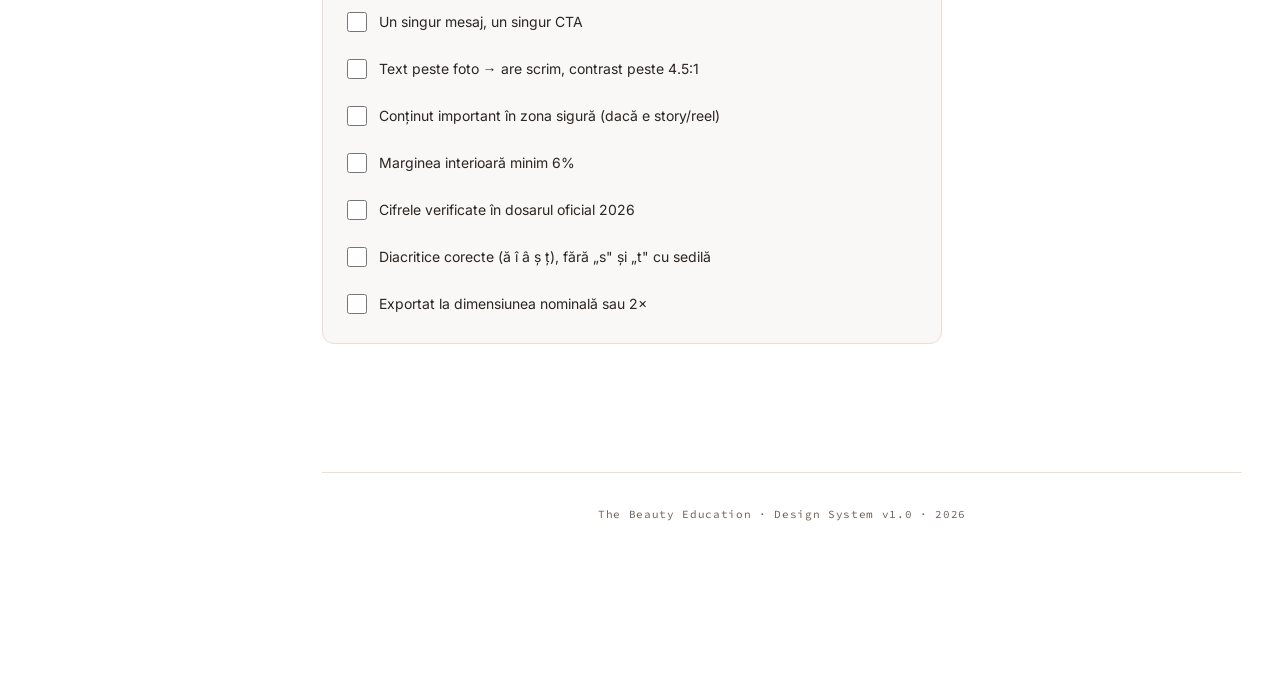
==== commit 67610787: "Sync din monorepo @ 1ac43f2 — contrast: gri cald scos din textul mic, bannere reparate Co-Authored-B" ====
--- a/bannere.html
+++ b/bannere.html
@@ -14,26 +14,31 @@
     border: 1px solid var(--tbe-border-subtle); display: flex; flex-direction: column;
     justify-content: flex-end; padding: 6%; color: var(--c-neutral-900);
     background: var(--c-neutral-50);
+    container-type: inline-size;   /* textul se scalează cu lățimea machetei — proporțiile rămân ca pe bannerul real */
+    flex-shrink: 0;                /* altfel hero-ul și banda se turteau sub înălțimea dată de aspect-ratio */
   }
-  .bn-sq   { aspect-ratio: 1/1;    width: 100%; max-width: 300px; }
-  .bn-story{ aspect-ratio: 9/16;   width: 100%; max-width: 190px; }
-  .bn-wide { aspect-ratio: 1200/628; width: 100%; max-width: 380px; }
+  /* Lățime fixă (nu dată de text): cu container-type, textul se scalează după machetă, nu invers. */
+  .bn-sq   { aspect-ratio: 1/1;    width: 300px; max-width: 100%; }
+  .bn-story{ aspect-ratio: 9/16;   width: 190px; max-width: 100%; }
+  .bn-wide { aspect-ratio: 1200/628; width: 380px; max-width: 100%; }
   .bn-hero { aspect-ratio: 1920/800; width: 100%; }
   .bn-lead { aspect-ratio: 728/90;  width: 100%; }
 
   .bn .k { font-family: var(--font-mono); font-size: 9px; letter-spacing: 0.16em; text-transform: uppercase; margin-bottom: 6px; }
-  .bn .t { font-family: var(--font-display); font-weight: 500; line-height: 1.05; letter-spacing: -0.02em; margin: 0 0 6px; }
+  .bn .t { font-family: var(--font-display); font-weight: 500; line-height: 1.05; letter-spacing: -0.02em; margin: 0 0 6px; color: inherit; }  /* titlul ia culoarea variantei, nu culoarea globală a titlurilor */
   .bn .s { font-family: var(--font-body); font-weight: 300; line-height: 1.4; margin: 0 0 10px; opacity: 0.8; }
   .bn .c { font-family: var(--font-body); font-weight: 500; letter-spacing: 0.06em;
            display: inline-block; padding: 0.6em 1.2em; border-radius: 6px; align-self: flex-start; }
   .bn .mark { position: absolute; top: 6%; left: 6%; font-family: var(--font-display); font-weight: 600; letter-spacing: -0.01em; opacity: 0.9; }
 
-  .bn-sq  .t { font-size: 30px; } .bn-sq  .s { font-size: 12px; } .bn-sq  .c { font-size: 11px; } .bn-sq .mark { font-size: 13px; }
-  .bn-story .t { font-size: 24px; } .bn-story .s { font-size: 10px; } .bn-story .c { font-size: 10px; } .bn-story .mark { font-size: 11px; }
-  .bn-wide .t { font-size: 26px; } .bn-wide .s { font-size: 11px; } .bn-wide .c { font-size: 11px; } .bn-wide .mark { font-size: 12px; }
-  .bn-hero .t { font-size: clamp(22px, 3.4vw, 44px); } .bn-hero .s { font-size: clamp(10px, 1.2vw, 15px); } .bn-hero .c { font-size: 12px; } .bn-hero .mark { font-size: 14px; }
+  /* Mărimile sunt cele de la lățimea maximă a machetei; sub ea scad proporțional (cqi = % din lățimea machetei),
+     altfel Fraunces, mai lat decât fostul Cormorant, nu mai încăpea și titlul urca peste kicker și siglă. */
+  .bn-sq  .t { font-size: min(30px, 10cqi); } .bn-sq  .s { font-size: min(12px, 4cqi); } .bn-sq  .c { font-size: min(11px, 3.7cqi); } .bn-sq .mark { font-size: min(13px, 4.3cqi); } .bn-sq .k { font-size: min(9px, 3cqi); }
+  .bn-story .t { font-size: min(24px, 12.6cqi); } .bn-story .s { font-size: min(10px, 5.3cqi); } .bn-story .c { font-size: min(10px, 5.3cqi); } .bn-story .mark { font-size: min(11px, 5.8cqi); } .bn-story .k { font-size: min(9px, 4.7cqi); }
+  .bn-wide .t { font-size: min(26px, 6.8cqi); } .bn-wide .s { font-size: min(11px, 2.9cqi); } .bn-wide .c { font-size: min(11px, 2.9cqi); } .bn-wide .mark { font-size: min(12px, 3.2cqi); } .bn-wide .k { font-size: min(9px, 2.4cqi); }
+  .bn-hero .t { font-size: min(44px, 4.2cqi); } .bn-hero .s { font-size: min(15px, 1.5cqi); } .bn-hero .c { font-size: min(12px, 1.3cqi); } .bn-hero .mark { font-size: min(14px, 1.5cqi); } .bn-hero .k { font-size: min(10px, 1.1cqi); }
   .bn-lead { flex-direction: row; align-items: center; justify-content: space-between; padding: 2% 3%; }
-  .bn-lead .t { font-size: 18px; margin: 0; } .bn-lead .c { font-size: 10px; }
+  .bn-lead .t { font-size: min(18px, 2.4cqi); margin: 0; } .bn-lead .c { font-size: min(10px, 1.4cqi); }
 
   /* Variante cromatice */
   .bn.v-crem    { background: var(--c-neutral-50); }
@@ -46,7 +51,8 @@
   .bn.v-inchis  .k { color: var(--c-magenta-200); } .bn.v-inchis .s { color: var(--c-pruna-200); opacity: 1; } .bn.v-inchis .c { background: var(--c-magenta-50); color: var(--c-magenta-700); }
   .bn.v-foto    { background: linear-gradient(135deg, #DCC4B4, #A98192 55%, #8E6879); color: #fff; }
   .bn.v-foto::before { content:''; position:absolute; inset:0; background: linear-gradient(to top, rgba(42,21,32,.78) 0%, rgba(42,21,32,.25) 50%, rgba(42,21,32,0) 78%); }
-  .bn.v-foto > * { position: relative; z-index: 1; }
+  .bn.v-foto > *:not(.mark) { position: relative; z-index: 1; }
+  .bn.v-foto > .mark { z-index: 1; }   /* sigla rămâne absolută, în colț — nu intră în flux peste kicker */
   .bn.v-foto .k { color: var(--c-nude-200); } .bn.v-foto .c { background: var(--c-magenta-500); color: #fff; }
 
   /* Zone sigure story */
@@ -60,7 +66,8 @@
   .bn-zone { position: absolute; left: 0; right: 0; background: rgba(179,38,30,.16); font-family: var(--font-mono); font-size: 8px; color: var(--c-danger); display: flex; align-items: center; justify-content: center; letter-spacing: .06em; }
 
   .bn-cap { font-family: var(--font-mono); font-size: 10px; color: var(--tbe-text-muted); margin-top: var(--sp-2); letter-spacing: .04em; }
-  .bn-wrap { display: flex; flex-direction: column; }
+  .bn-wrap { display: flex; flex-direction: column; max-width: 100%; }
+  .ds-demo.is-stack > .bn-wrap { width: 100%; }   /* lățime definită — altfel hero-ul și banda ieșeau din chenar */
 </style>
 </head>
 <body class="ds-shell">
@@ -196,8 +203,8 @@
 
       <div class="ds-sub"><h3 class="tbe-h4">D · Cifră / dovadă socială</h3><p>O singură cifră, uriașă. Restul e context.</p></div>
       <div class="ds-demo">
-        <div class="bn-wrap"><div class="bn bn-sq v-crem" style="justify-content:center;text-align:center;align-items:center"><span class="mark">TBE</span><span class="k">Comunitatea</span><h3 class="t" style="font-size:64px;color:var(--c-magenta-500)">3.618</h3><p class="s">coafeze active, într-un singur loc</p></div><span class="bn-cap">1080 × 1080</span></div>
-        <div class="bn-wrap"><div class="bn bn-sq v-inchis" style="justify-content:center;text-align:center;align-items:center"><span class="mark">TBE</span><span class="k">Educație</span><h3 class="t" style="font-size:64px;color:var(--c-magenta-200)">400</h3><p class="s">de ore de tutoriale în abonament</p></div><span class="bn-cap">variantă închisă</span></div>
+        <div class="bn-wrap"><div class="bn bn-sq v-crem" style="justify-content:center;text-align:center;align-items:center"><span class="mark">TBE</span><span class="k">Comunitatea</span><h3 class="t" style="font-size:min(64px, 21cqi);color:var(--c-magenta-500)">3.618</h3><p class="s">coafeze active, într-un singur loc</p></div><span class="bn-cap">1080 × 1080</span></div>
+        <div class="bn-wrap"><div class="bn bn-sq v-inchis" style="justify-content:center;text-align:center;align-items:center"><span class="mark">TBE</span><span class="k">Educație</span><h3 class="t" style="font-size:min(64px, 21cqi);color:var(--c-magenta-200)">400</h3><p class="s">de ore de tutoriale în abonament</p></div><span class="bn-cap">variantă închisă</span></div>
       </div>
 
       <div class="ds-sub"><h3 class="tbe-h4">E · Hero de site</h3></div>
--- a/tokens/tokens.css
+++ b/tokens/tokens.css
@@ -371,7 +371,7 @@
   --tbe-text:          light-dark(var(--c-neutral-900), var(--c-neutral-50));   /* 15.2:1 light — text principal */
   --tbe-text-muted:    light-dark(var(--c-neutral-600), #BFA4AF);               /* 6.4:1 pe alb, 4.9:1 pe benzile bej/roz — text secundar */
   --tbe-text-muted-strong: light-dark(var(--c-neutral-700), var(--c-pruna-200)); /* text secundar MIC pe fundal colorat (roz, crem, gri) — 7.5:1 pe crem */
-  --tbe-text-subtle:   light-dark(var(--c-neutral-500), #907782);               /* 3.1:1 — DOAR text mare/decorativ */
+  --tbe-text-subtle:   light-dark(#897B71, #907782);                            /* min. 3:1 pe alb, crem și bej — DOAR grafice (săgeți, stele, separatori) și text ≥24px; NU text mic */
   --tbe-text-inverse:  light-dark(var(--c-neutral-50), var(--c-neutral-900));
   --tbe-text-muted-on-inverse: light-dark(var(--c-pruna-200), var(--c-neutral-600)); /* text secundar pe --tbe-surface-inverse — 10.2:1 */
   --tbe-text-on-action: light-dark(var(--c-neutral-0), var(--c-neutral-900));
--- a/components.css
+++ b/components.css
@@ -106,7 +106,7 @@
 }
 
 .tbe-muted   { color: var(--tbe-text-muted); }
-.tbe-subtle  { color: var(--tbe-text-subtle); }
+.tbe-subtle  { color: var(--tbe-text-subtle); }  /* 3.1:1 — DOAR text ≥24px sau decorativ; text mic → .tbe-muted */
 .tbe-small   { font-size: var(--fs-sm); }
 .tbe-caption { font-size: var(--fs-xs); font-weight: var(--fw-medium); color: var(--tbe-text-muted); }
 
@@ -546,12 +546,14 @@
 .tbe-header-inner { display: flex; align-items: center; justify-content: space-between; gap: var(--sp-5); min-height: 72px; }
 .tbe-brand { display: flex; align-items: center; gap: var(--sp-3); font-family: var(--font-display); font-size: var(--fs-h4); font-weight: var(--fw-semibold); color: var(--tbe-text); text-decoration: none; letter-spacing: var(--ls-normal); }
 .tbe-nav { display: flex; align-items: center; gap: var(--sp-5); }
-.tbe-nav a {
+/* :not(.tbe-btn) — un buton pus în meniu își păstrează culorile de buton
+   (altfel textul alb de pe butonul primar devenea gri pe magenta). */
+.tbe-nav a:not(.tbe-btn) {
   font-size: var(--fs-sm); font-weight: var(--fw-medium); color: var(--tbe-text-muted);
   text-decoration: none; padding: var(--sp-2) 0; position: relative;
   transition: color var(--dur-base) var(--ease-out);
 }
-.tbe-nav a:hover, .tbe-nav a[aria-current] { color: var(--tbe-action); }
+.tbe-nav a:not(.tbe-btn):hover, .tbe-nav a[aria-current] { color: var(--tbe-action); }
 .tbe-nav a[aria-current]::after {
   content: ''; position: absolute; left: 0; right: 0; bottom: -2px; height: 2px;
   background: var(--tbe-action); border-radius: var(--r-pill);
@@ -723,7 +725,7 @@
 .tbe-path-node.is-done   { background: var(--tbe-action-soft); color: var(--tbe-action); border-color: var(--tbe-action-border); }
 .tbe-path-node.is-current { background: var(--tbe-action); color: var(--tbe-text-on-action); border-color: var(--tbe-action); }
 .tbe-path-node.is-locked::before { content: '🔒'; font-size: 0.85em; }
-.tbe-path-arrow { color: var(--tbe-border-strong); }
+.tbe-path-arrow { color: var(--tbe-text-subtle); }  /* 3.1:1 — săgeata arată ordinea, deci are nevoie de min. 3:1 */
 
 /* ==========================================================================
    PATTERNURI HARTA COAFEZELOR
--- a/site.css
+++ b/site.css
@@ -83,7 +83,7 @@
 }
 .ds-toc-title {
   font-family: var(--font-mono); font-size: 10px; letter-spacing: 0.16em; text-transform: uppercase;
-  color: var(--tbe-text-subtle); margin-bottom: var(--sp-3);
+  color: var(--tbe-text-muted); margin-bottom: var(--sp-3);
 }
 .ds-toc ol { list-style: none; margin: 0; padding: 0; display: flex; flex-direction: column; gap: 1px; }
 .ds-toc a {
@@ -127,12 +127,13 @@
 .ds-demo.is-grid { display: grid; grid-template-columns: repeat(auto-fit, minmax(240px, 1fr)); align-items: stretch; }
 .ds-demo.is-sunk { background: var(--tbe-bg-alt); }
 .ds-demo.is-dark { background: var(--c-pruna-900); }
+.ds-demo.is-dark .ds-note { color: var(--c-pruna-200); }  /* notele de pe fundal închis — 10.2:1 */
 /* Demo-urile care arată componente pe fundalul REAL de brand (crem) */
 .ds-demo.is-brand-bg { background: var(--c-neutral-50); }
 
 .ds-note {
   font-family: var(--font-mono); font-size: 11px; letter-spacing: 0.06em;
-  color: var(--tbe-text-subtle); margin-top: var(--sp-2);
+  color: var(--tbe-text-muted); margin-top: var(--sp-2);
 }
 .ds-classlist {
   font-family: var(--font-mono); font-size: 11px; color: var(--tbe-text-muted);
@@ -199,7 +200,7 @@
   border-top: 1px solid var(--tbe-border-subtle); margin-top: var(--sp-8);
   padding-block: var(--sp-6);
   font-family: var(--font-mono); font-size: 11px; letter-spacing: 0.06em;
-  color: var(--tbe-text-subtle); text-align: center;
+  color: var(--tbe-text-muted); text-align: center;
 }
 
 /* --- Card de intrare (index) --- */
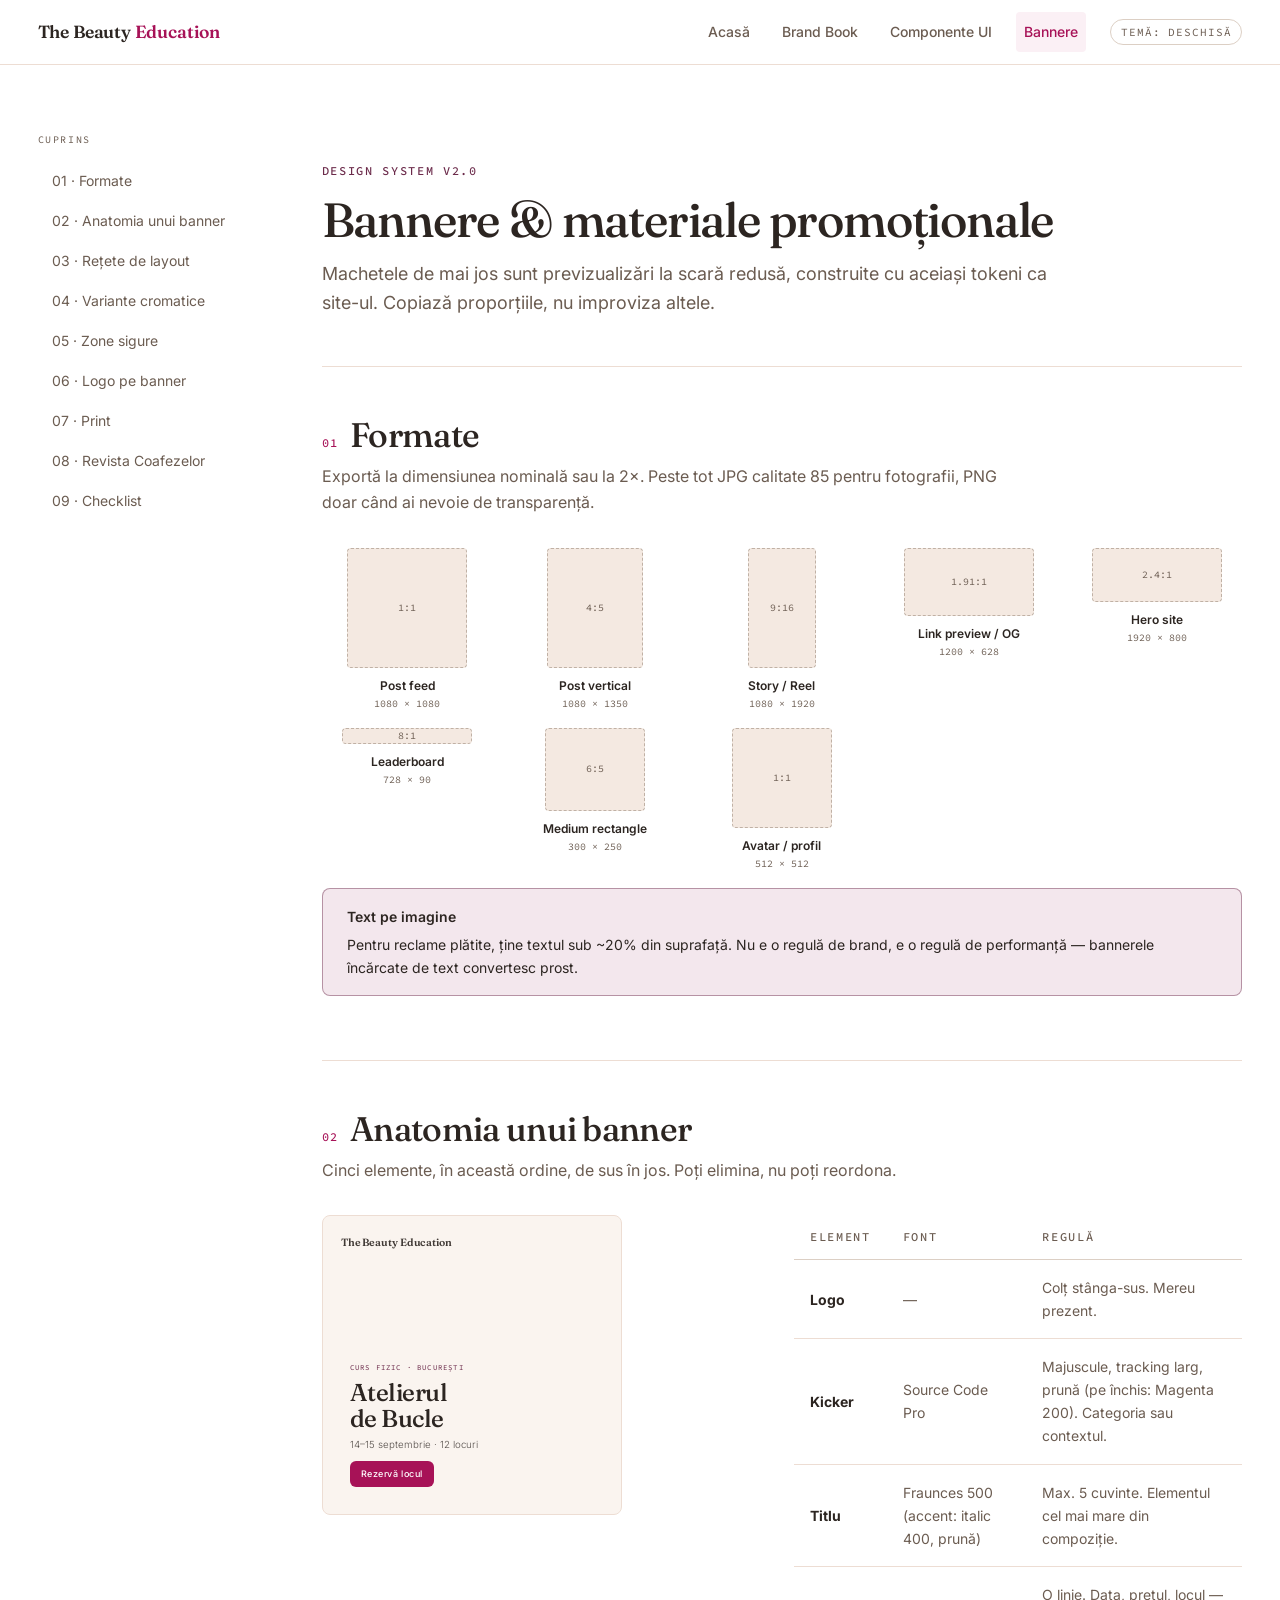
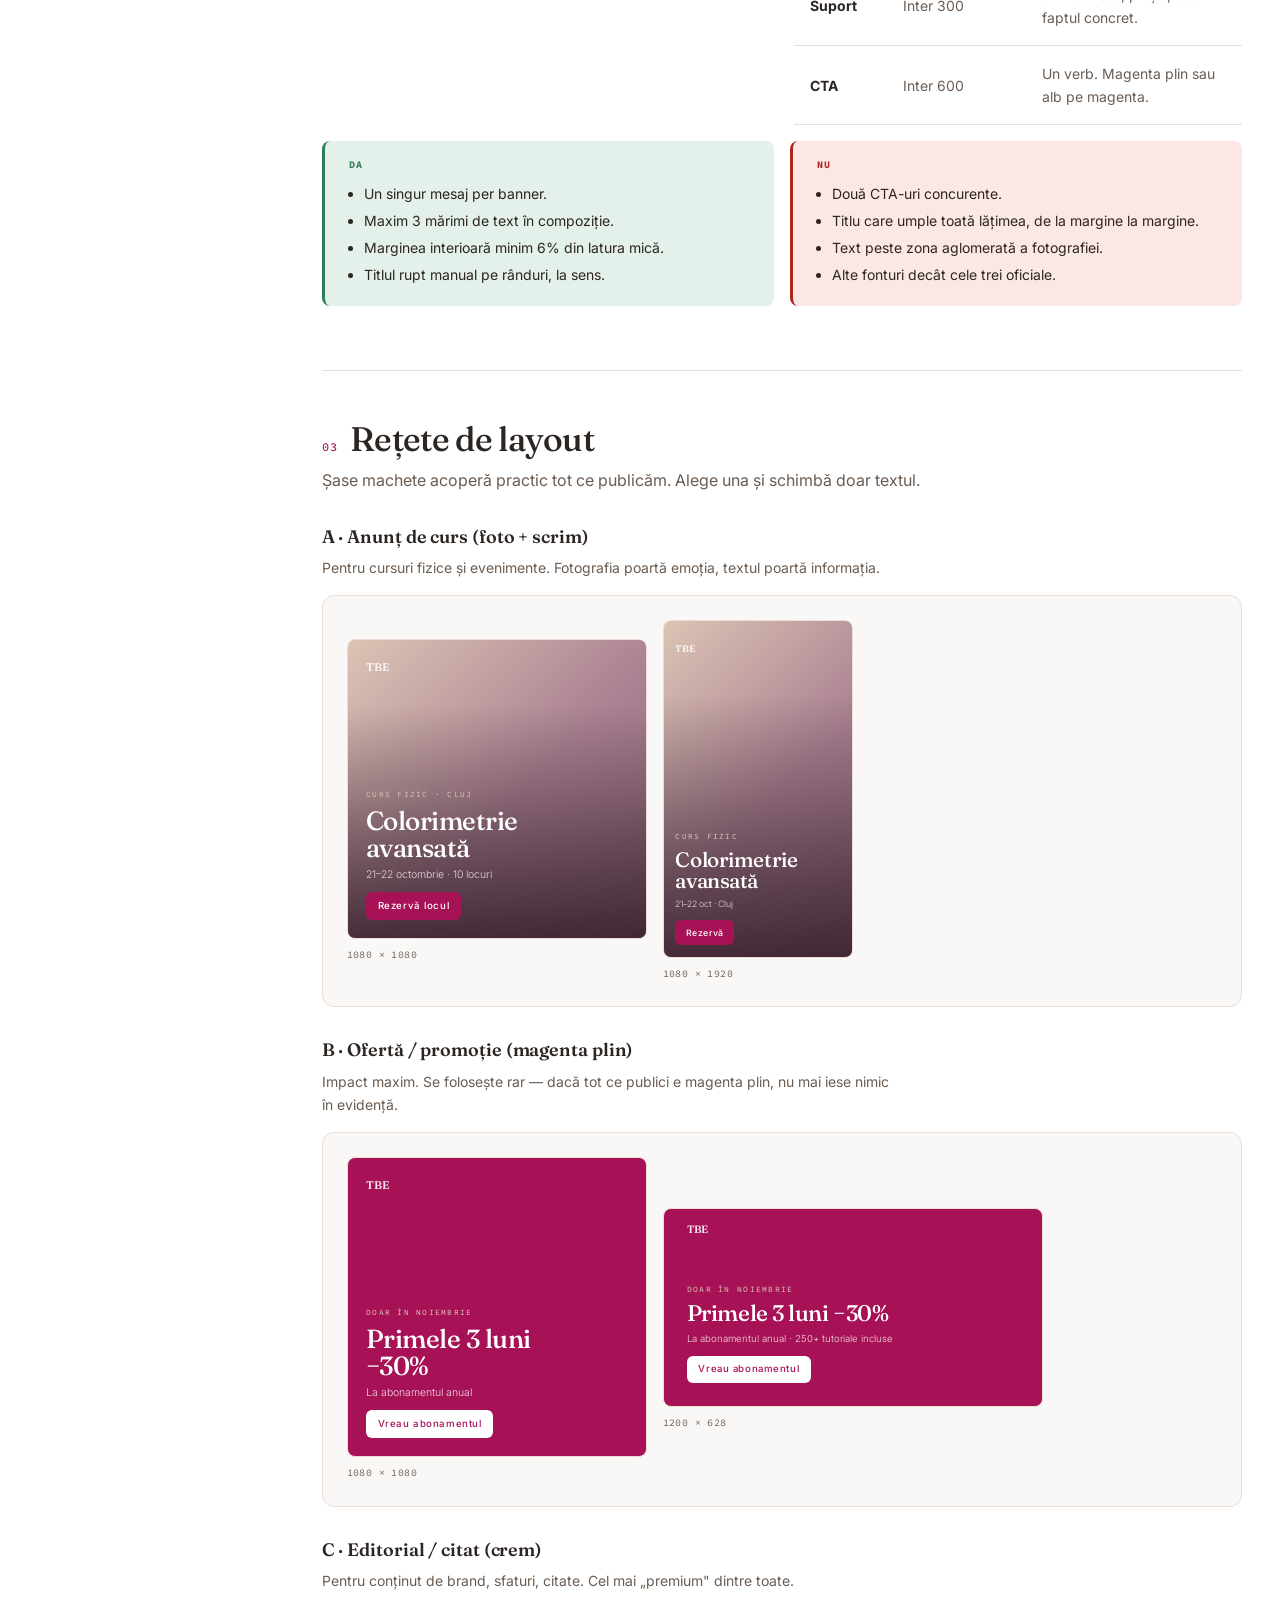
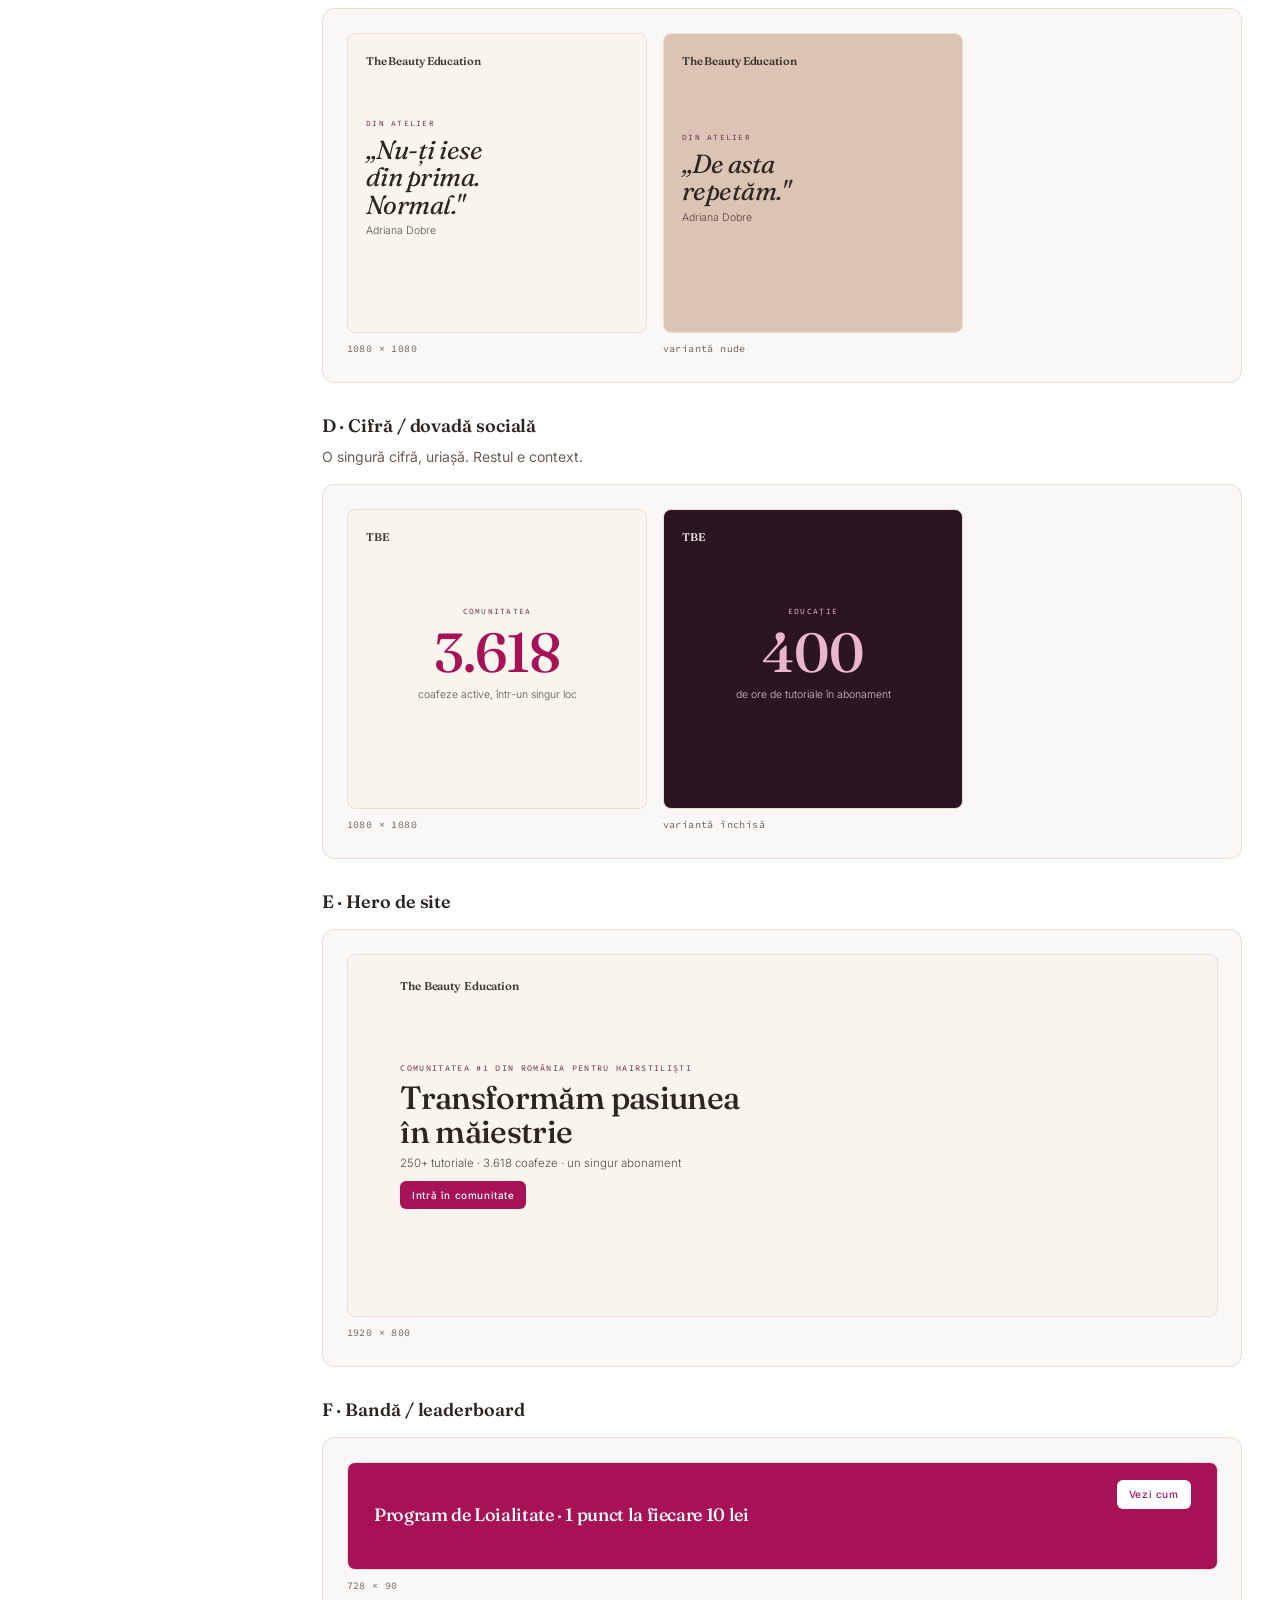
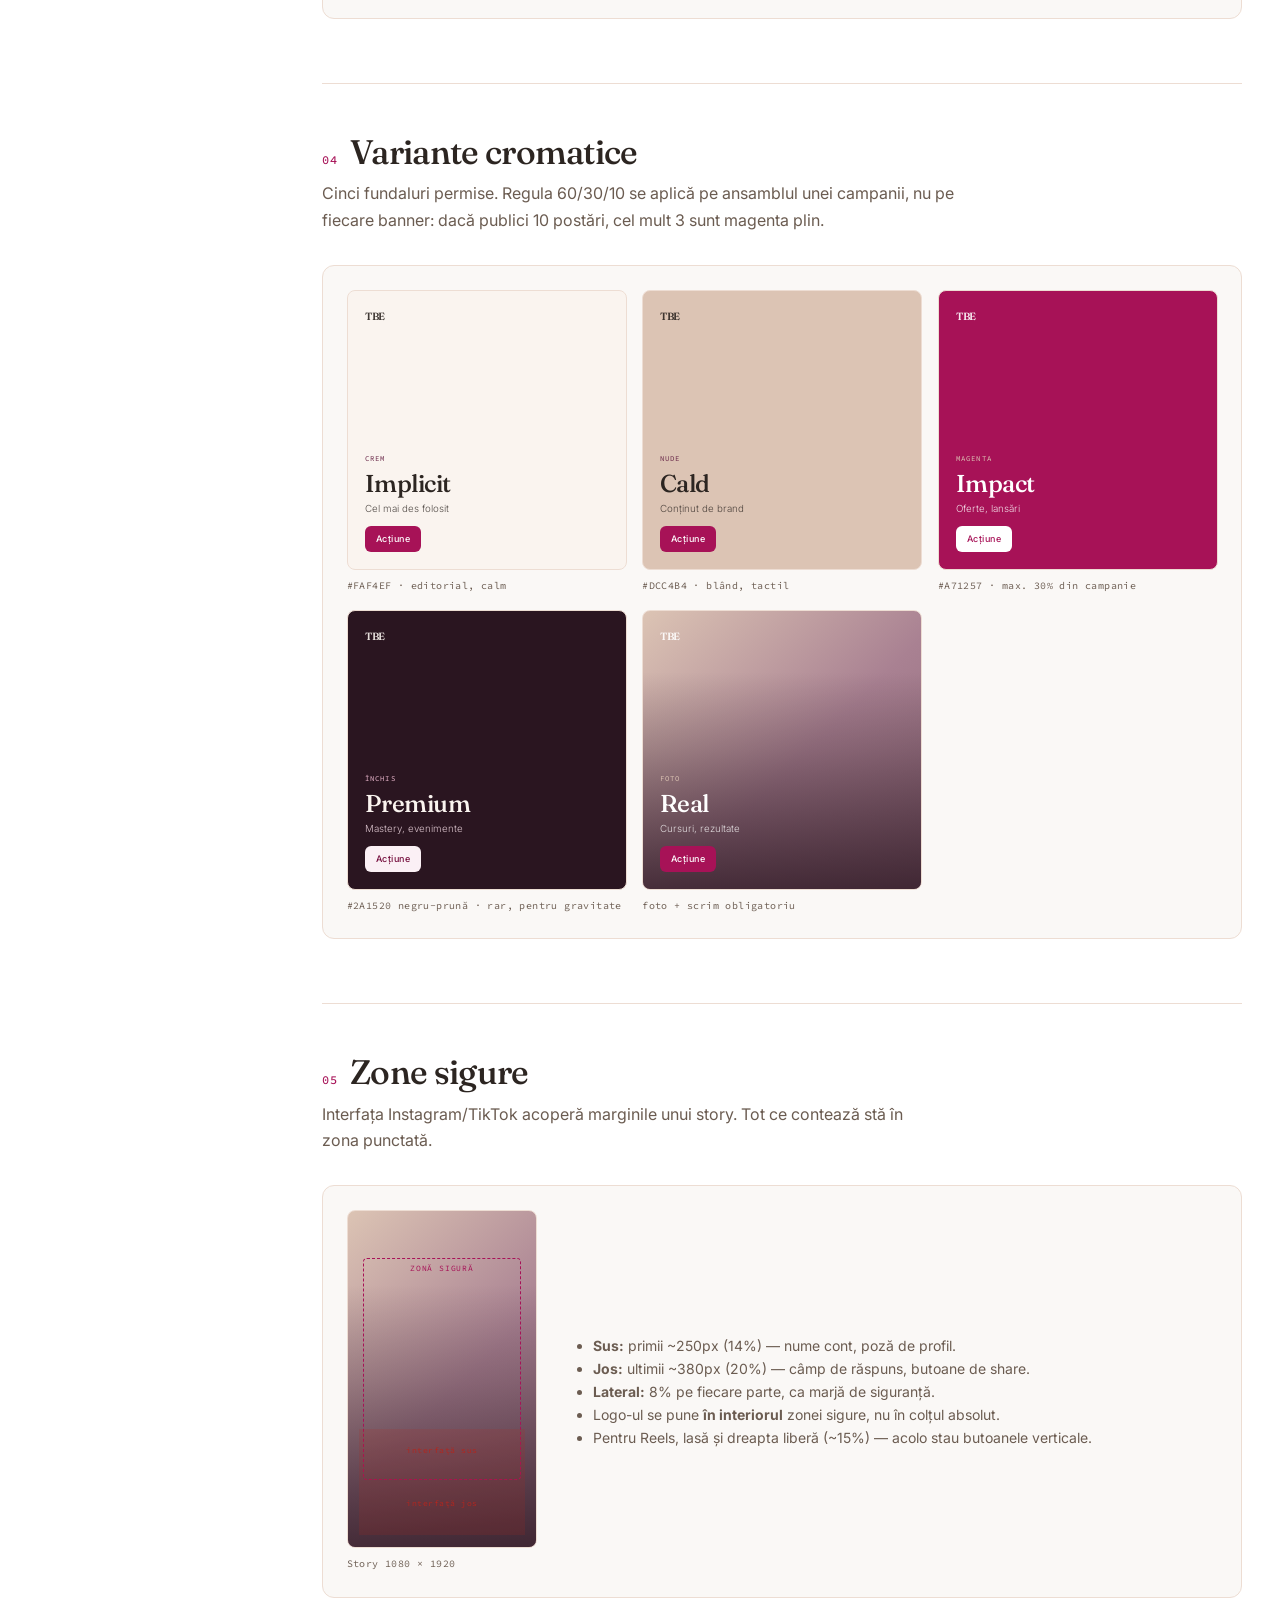
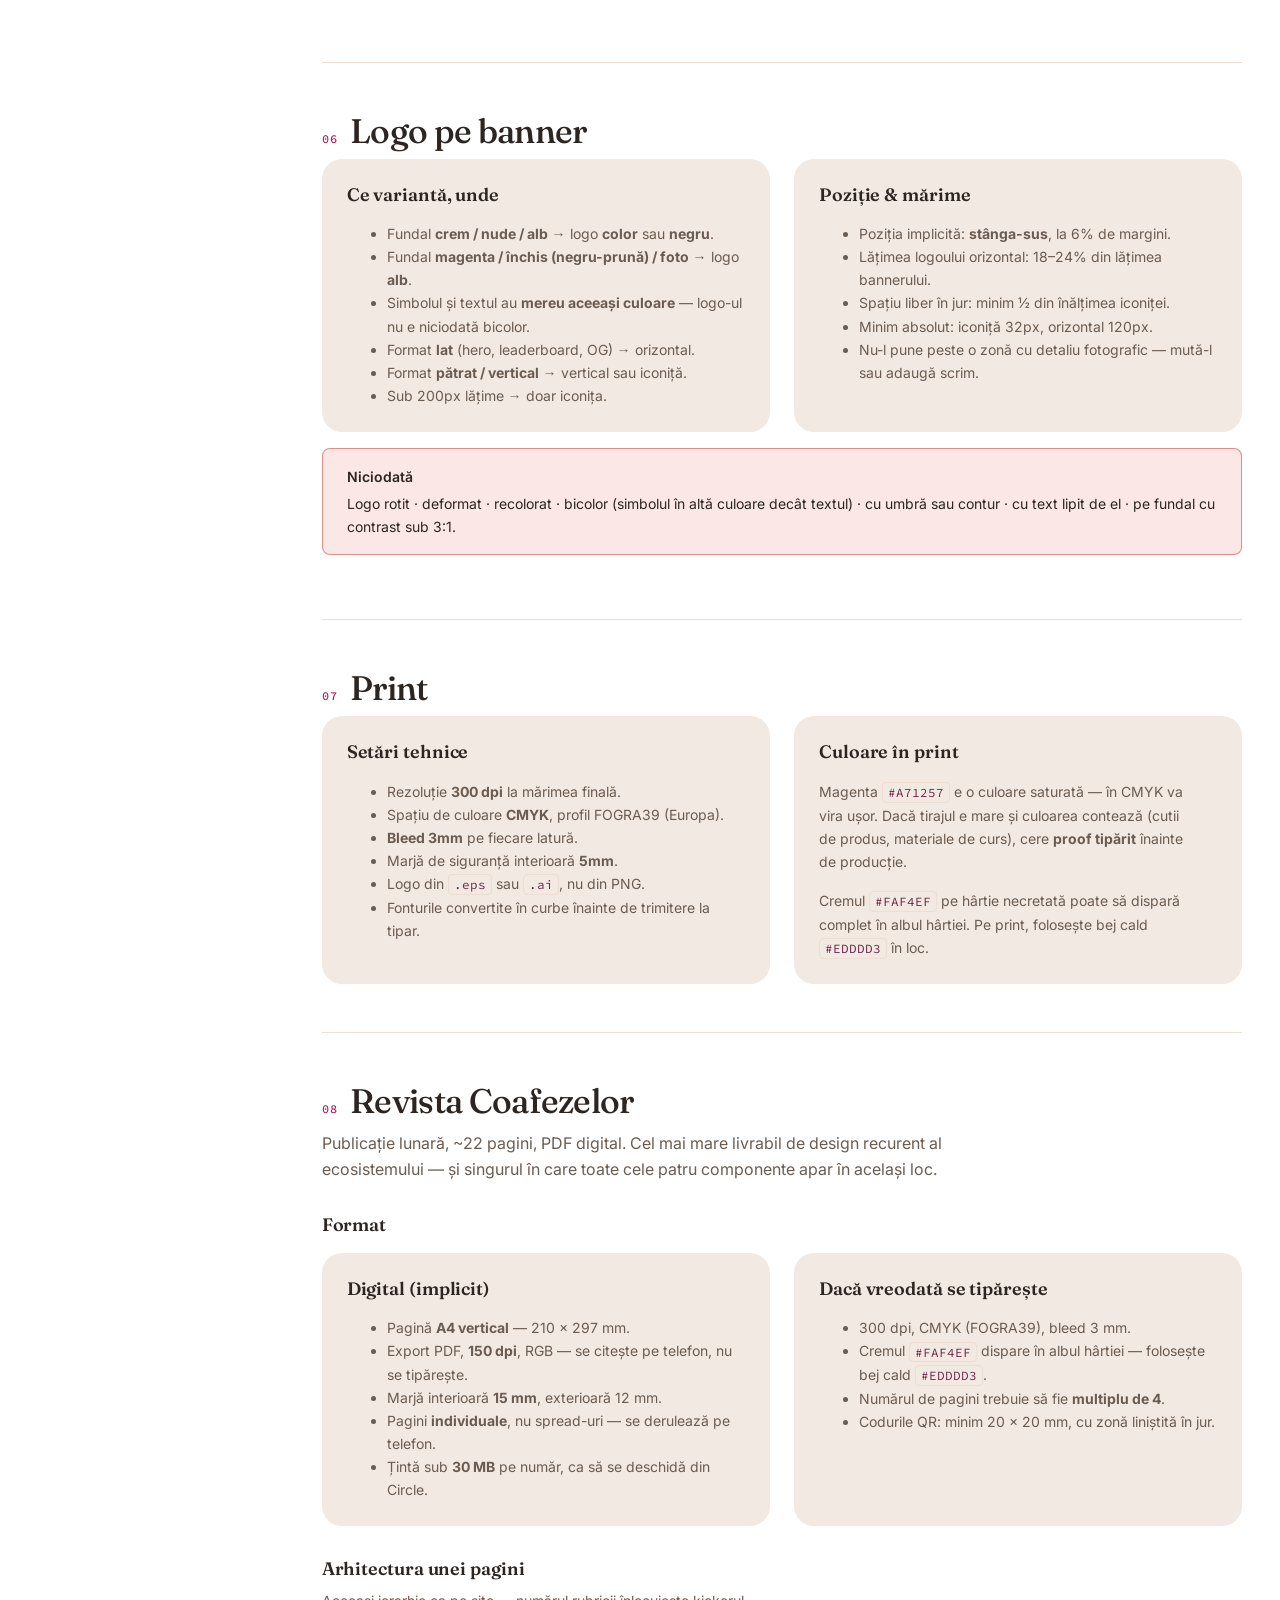
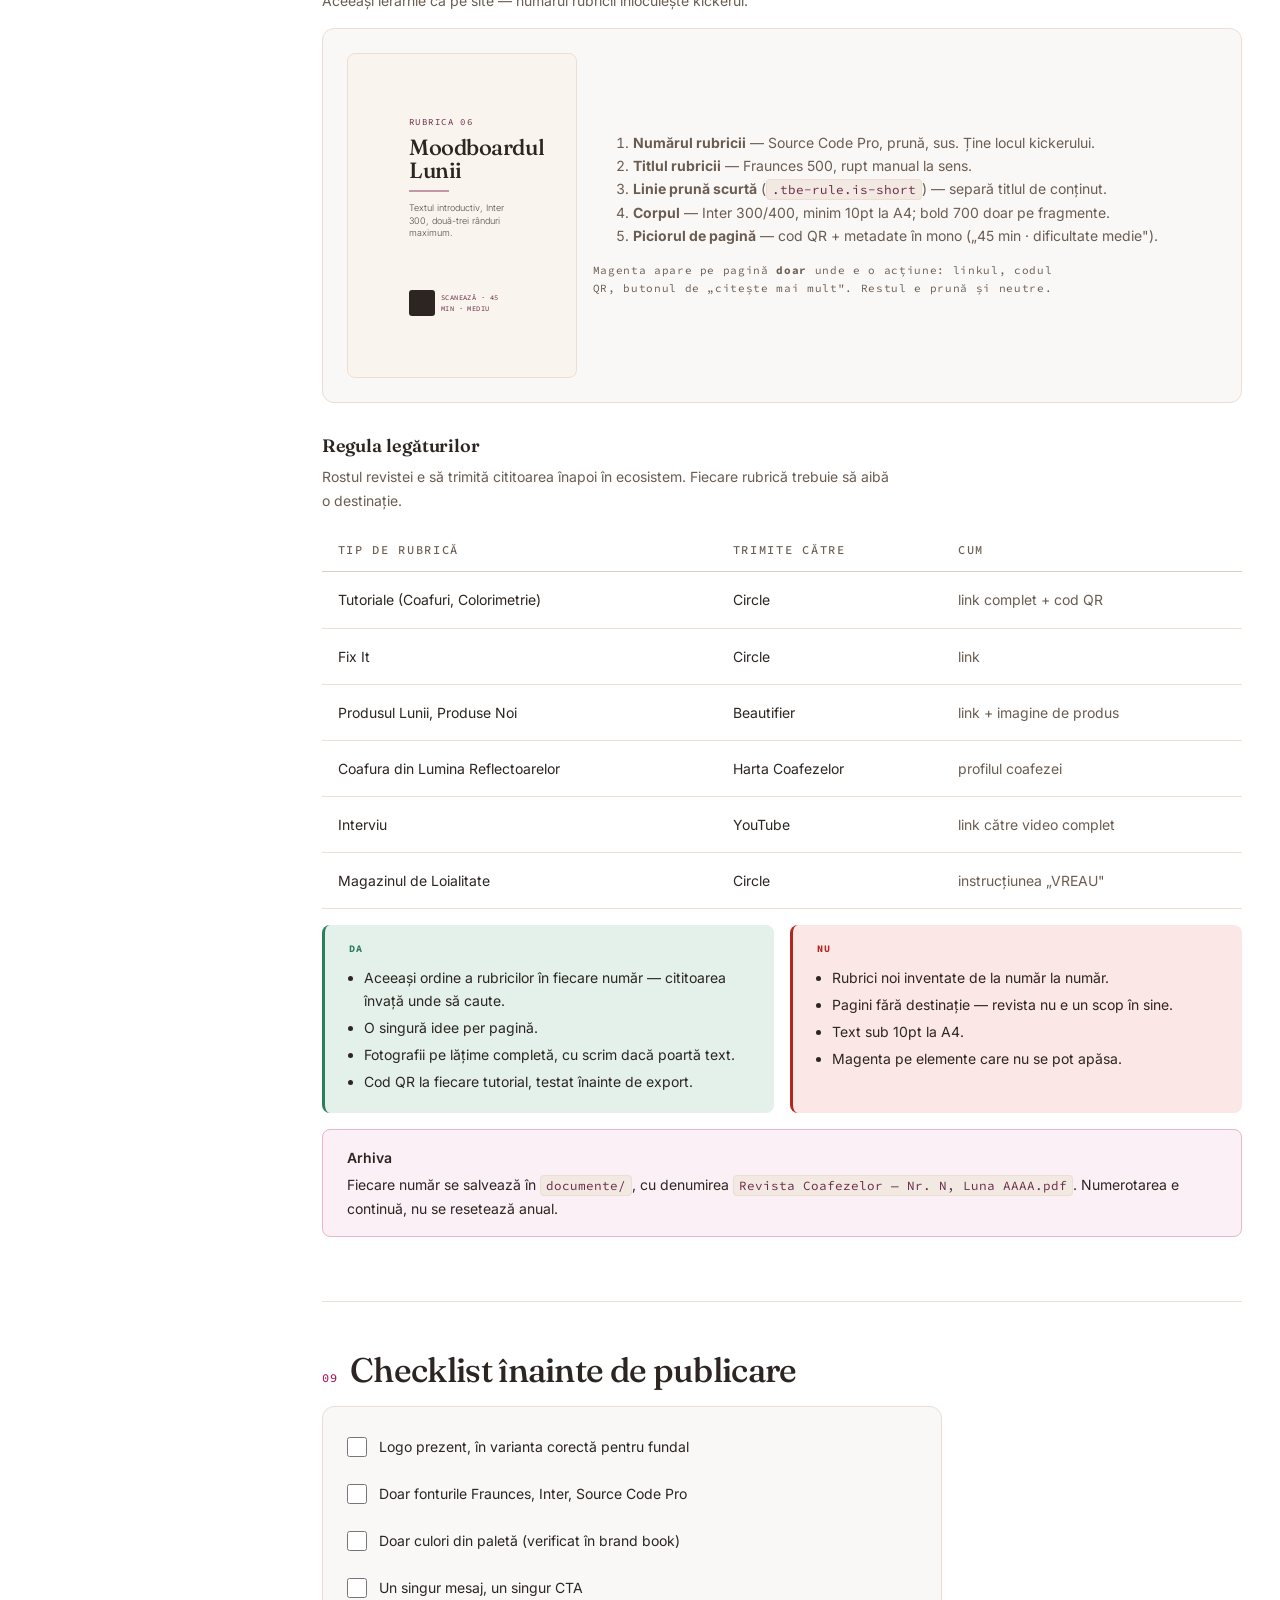
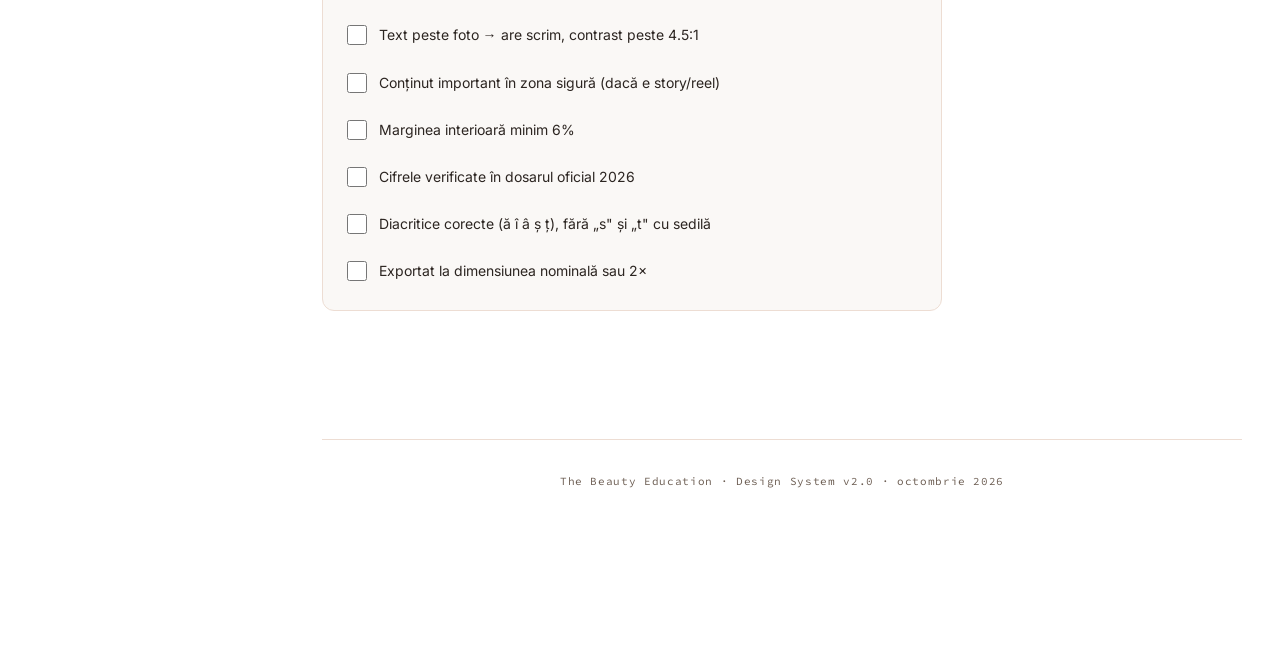
==== commit 6baf9486: "Sync din monorepo @ 6987ee7 — v2.0: iconițe, mișcare pe arc, tipografie pe mărimi, strat de vânzare " ====
--- a/bannere.html
+++ b/bannere.html
@@ -82,7 +82,7 @@
       <a href="bannere.html" aria-current="page">Bannere</a>
     </nav>
     <div class="ds-controls">
-      <button class="ds-toggle" id="themeToggle" type="button">◐ Temă</button>
+      <button class="ds-toggle" id="themeToggle" type="button">Temă</button>
     </div>
   </div>
 </header>
@@ -107,7 +107,7 @@
   <main class="ds-main">
 
     <div class="ds-pagehead">
-      <span class="tbe-kicker">Design System · v1.0 · 2026</span>
+      <span class="tbe-kicker">Design System v2.0</span>
       <h1 class="tbe-h1">Bannere &amp; materiale promoționale</h1>
       <p class="tbe-lead">Machetele de mai jos sunt previzualizări la scară redusă, construite cu aceiași tokeni ca site-ul. Copiază proporțiile, nu improviza altele.</p>
     </div>
@@ -413,7 +413,7 @@
     </section>
 
     <footer class="ds-footer">
-      The Beauty Education · Design System v1.0 · 2026
+      The Beauty Education · Design System v2.0 · octombrie 2026
     </footer>
 
   </main>
--- a/tokens/tokens.css
+++ b/tokens/tokens.css
@@ -1,6 +1,7 @@
 /* ==========================================================================
    THE BEAUTY EDUCATION — DESIGN TOKENS
-   v1.0 · 2026 · Sursa unică de adevăr pentru culoare, tipografie, spațiere.
+   v2.0 · octombrie 2026 · Sursa unică de adevăr pentru culoare, tipografie, spațiere, mișcare.
+   Ce s-a schimbat față de v1.0: docs/changelog.md.
    --------------------------------------------------------------------------
    Cum se folosește:
      <link rel="stylesheet" href="tokens/tokens.css">
@@ -216,8 +217,9 @@
      Excepție documentată de la regula „magenta = acțiune": pe Harta
      Coafezelor, acțiunile de contact folosesc culoarea canalului, pentru că
      utilizatoarea recunoaște instant unde ajunge. Vezi docs/decizii.md.      */
-  --c-contact:       light-dark(#15803D, #22A85A);  /* verde de contact — 5.0:1 cu alb */
-  --c-contact-hover: light-dark(#116631, #2CBE68);
+  /* Același verde pe ambele teme: varianta deschisă (#22A85A) avea 3.1:1 cu textul alb. */
+  --c-contact:       #15803D;  /* verde de contact: 5.0:1 cu alb */
+  --c-contact-hover: #116631;
   --c-facebook:      #1877F2;
   --c-maps:          #EA4335;
 }
@@ -265,10 +267,19 @@
   --lh-body:    1.65;  /* text lung — regula din brand book */
   --lh-relaxed: 1.8;
 
-  --ls-tight:   -0.02em;
-  --ls-normal:  0;
-  --ls-wide:    0.04em;
-  --ls-kicker:  0.14em;  /* supratitluri majuscule */
+  /* Spațierea dintre litere depinde de mărime: textul mare se strânge
+     (literele par tot mai depărtate cu cât cresc), textul mic se deschide puțin.
+     O singură valoare pentru toate mărimile e greșită undeva. */
+  --ls-display: -0.03em;   /* 40–72px */
+  --ls-h1:      -0.025em;  /* 32–48px */
+  --ls-h2:      -0.02em;   /* 26–34px */
+  --ls-h3:      -0.01em;   /* 22px */
+  --ls-h4:      -0.005em;  /* 18px */
+  --ls-normal:  0;         /* text, butoane */
+  --ls-small:   0.01em;    /* 12–13px: etichete, meta, note */
+  --ls-wide:    0.04em;    /* DOAR majuscule (badge-uri) */
+  --ls-kicker:  0.14em;    /* supratitluri mono, majuscule */
+  --ls-tight:   var(--ls-h2);  /* nume vechi, păstrat pentru compatibilitate */
 
   --measure: 68ch;      /* lățime max. de citit — regula ~70 caractere */
   --measure-narrow: 46ch;
@@ -338,12 +349,32 @@
   --ease-in:   cubic-bezier(0.5, 0, 0.9, 0.4);
   --ease-both: cubic-bezier(0.5, 0, 0.2, 1);
 
+  /* Arc (spring), în stilul Apple: mișcarea pornește repede și se așază
+     natural. Curbele sunt calculate dintr-un arc real și scrise cu linear(),
+     deci merg în CSS simplu, fără JavaScript.
+     - spring: amortizare 1.0 (fără depășire), răspuns 0.4s. Implicitul pentru
+       orice apare, se mută sau se deschide.
+     - spring-bounce: amortizare 0.8, răspuns 0.35s, depășește cu ~1.5%. DOAR
+       pentru ce vine din afara ecranului: foaia de jos, bara fixă de cumpărare.
+     Browserele fără linear() folosesc --ease-out (vezi @supports mai jos). */
+  --ease-spring: var(--ease-out);
+  --ease-spring-bounce: var(--ease-out);
+  --dur-spring: 500ms;
+  --dur-spring-bounce: 480ms;
+  --dur-press: 90ms;   /* apăsarea: răspuns imediat, la atingere, nu la eliberare */
+
   --z-base: 1;
   --z-sticky: 100;
   --z-dropdown: 200;
   --z-overlay: 300;
   --z-modal: 400;
   --z-toast: 500;
+}
+@supports (transition-timing-function: linear(0, 1)) {
+  :root {
+    --ease-spring: linear(0, 0.058, 0.18, 0.321, 0.455, 0.573, 0.671, 0.75, 0.812, 0.86, 0.897, 0.924, 0.945, 0.96, 0.971, 0.979, 0.985, 0.989, 0.992, 0.994, 0.996, 0.997, 0.998, 0.999, 1);
+    --ease-spring-bounce: linear(0, 0.034, 0.118, 0.228, 0.347, 0.464, 0.573, 0.67, 0.753, 0.821, 0.876, 0.919, 0.951, 0.975, 0.992, 1.003, 1.01, 1.013, 1.015, 1.015, 1.014, 1.013, 1.011, 1.009, 1.007, 1.006, 1.004, 1.003, 1.002, 1.002, 1);
+  }
 }
 
 /* ==========================================================================
@@ -366,6 +397,12 @@
   --tbe-surface-inverse: light-dark(var(--c-pruna-900), var(--c-neutral-50));   /* bloc închis pe pagină deschisă */
   --tbe-decor:         light-dark(var(--c-nude-100), #332129);                  /* blocuri decorative */
   --tbe-decor-strong:  light-dark(var(--c-nude-200), #3E2B34);
+  /* Material „de sticlă" pentru suprafețele care plutesc peste conținut
+     (antet, bară fixă). Devine solid la transparență redusă / contrast mărit. */
+  --tbe-glass:         color-mix(in srgb, var(--tbe-bg) 80%, transparent);
+  --tbe-glass-blur:    blur(18px) saturate(1.25);
+  --tbe-scrim:         rgba(42, 21, 32, 0.55);   /* negru-prună 55%: fundalul din spatele ferestrelor modale */
+  --tbe-scrim-blur:    blur(4px);
 
   /* Text */
   --tbe-text:          light-dark(var(--c-neutral-900), var(--c-neutral-50));   /* 15.2:1 light — text principal */
@@ -382,6 +419,9 @@
   --tbe-action-active:  light-dark(var(--c-magenta-700), #F2A5C6);
   --tbe-action-soft:    light-dark(var(--c-magenta-50),  rgba(227, 109, 158, 0.14));
   --tbe-action-soft-hover: light-dark(var(--c-magenta-100), rgba(227, 109, 158, 0.22));
+  /* Text magenta pe fundal --tbe-action-soft (badge, pas terminat). Pe tema închisă,
+     magenta deschis pe fundalul roz transparent ajungea la 4.4:1; Magenta 200 trece. */
+  --tbe-action-on-soft: light-dark(var(--c-magenta-500), var(--c-magenta-200));
   --tbe-action-border:  light-dark(var(--c-magenta-200), rgba(227, 109, 158, 0.38));
   /* Progres secundar, cercul unui pas încă neînceput: trebuie să se vadă
      (min. 3:1), dar să nu concureze cu acțiunea. 4.2:1 pe alb. */
@@ -459,12 +499,22 @@
 /* ==========================================================================
    09 · ACCESIBILITATE
    ========================================================================== */
+/* Mișcare redusă NU înseamnă fără feedback: înseamnă fără deplasare.
+   Elementele nu mai alunecă, nu mai cresc și nu mai sar; apar și dispar
+   printr-o estompare scurtă (opacitate), ca utilizatorul să înțeleagă tot
+   ce s-a schimbat, fără mișcarea care dă amețeală. */
 @media (prefers-reduced-motion: reduce) {
   *, *::before, *::after {
-    animation-duration: 0.01ms !important;
+    animation-duration: 1ms !important;
     animation-iteration-count: 1 !important;
-    transition-duration: 0.01ms !important;
     scroll-behavior: auto !important;
+    transition-property: opacity, color, background-color, border-color, box-shadow, outline-color !important;
+    transition-duration: 150ms !important;
+    transition-timing-function: ease !important;
+  }
+  :root {
+    --dur-spring: 150ms;
+    --dur-spring-bounce: 150ms;
   }
   /* Excepție: indicatorii de proces continuu rămân animați. Un spinner oprit
      la jumătate pare rupt, nu „se încarcă" — exact ce reduce-motion nu vrea.
@@ -475,3 +525,23 @@
     animation-iteration-count: infinite !important;
   }
 }
+
+/* Transparență redusă: suprafețele „de sticlă" devin solide. */
+@media (prefers-reduced-transparency: reduce) {
+  :root, [data-brand] {
+    --tbe-glass: var(--tbe-bg);
+    --tbe-glass-blur: none;
+    --tbe-scrim-blur: none;
+  }
+}
+
+/* Contrast mărit: bordurile discrete devin vizibile, iar fundalurile
+   semi-transparente devin pline. */
+@media (prefers-contrast: more) {
+  :root, [data-brand] {
+    --tbe-border-subtle: var(--tbe-border-strong);
+    --tbe-border: var(--tbe-border-strong);
+    --tbe-glass: var(--tbe-bg);
+    --tbe-glass-blur: none;
+  }
+}
--- a/components.css
+++ b/components.css
@@ -1,9 +1,11 @@
 /* ==========================================================================
    THE BEAUTY EDUCATION — COMPONENTE
-   v1.0 · 2026 · Depinde de tokens/tokens.css (încarcă-l ÎNTÎI)
+   v2.0 · octombrie 2026 · Depinde de tokens/tokens.css (încarcă-l ÎNTÂI)
    --------------------------------------------------------------------------
    Convenție de denumire:  .tbe-<componentă>  ·  modificator .is-<stare/variantă>
    Exemplu: <button class="tbe-btn is-primary is-lg">
+   Iconițe: <span class="tbe-icon" data-icon="check" aria-hidden="true"></span>
+   (secțiunea ICONIȚE). Paginile care vând: secțiunea VÂNZARE.
    ========================================================================== */
 
 /* ==========================================================================
@@ -47,24 +49,29 @@
   font-family: var(--font-display);
   font-weight: var(--fw-medium);
   line-height: var(--lh-snug);
-  letter-spacing: var(--ls-tight);
+  letter-spacing: var(--ls-h2);
   color: var(--tbe-text);
   margin: 0 0 var(--sp-4);
   text-wrap: balance;
-}
-
-.tbe-display { font-size: var(--fs-display); line-height: var(--lh-tight); }
-.tbe-h1, h1  { font-size: var(--fs-h1); }
-.tbe-h2, h2  { font-size: var(--fs-h2); }
-.tbe-h3, h3  { font-size: var(--fs-h3); font-weight: var(--fw-semibold); letter-spacing: var(--ls-normal); }
-.tbe-h4, h4  { font-size: var(--fs-h4); font-weight: var(--fw-semibold); letter-spacing: var(--ls-normal); }
+  font-optical-sizing: auto;   /* Fraunces: fin la 72px, mai robust la 18px */
+}
+
+/* Fiecare mărime are spațierea ei (vezi --ls-* în tokens). */
+.tbe-display { font-size: var(--fs-display); line-height: 1.04; letter-spacing: var(--ls-display); }
+.tbe-h1, h1  { font-size: var(--fs-h1); line-height: 1.12; letter-spacing: var(--ls-h1); }
+.tbe-h2, h2  { font-size: var(--fs-h2); line-height: 1.18; letter-spacing: var(--ls-h2); }
+.tbe-h3, h3  { font-size: var(--fs-h3); font-weight: var(--fw-semibold); letter-spacing: var(--ls-h3); }
+.tbe-h4, h4  { font-size: var(--fs-h4); font-weight: var(--fw-semibold); letter-spacing: var(--ls-h4); }
 
 /* Cuvântul accentuat dintr-un titlu: Fraunces italic, mai subțire decât titlul,
    în prună (voce editorială). Nu magenta: magenta înseamnă „se dă click". */
 .tbe-display em, .tbe-h1 em, .tbe-h2 em, .tbe-h3 em, .tbe-h4 em,
 h1 em, h2 em, h3 em, h4 em { font-style: italic; font-weight: var(--fw-regular); color: var(--tbe-editorial); }
 
-/* Kicker / supratitlu — semnătura tipografică a brandului.
+/* Kicker / supratitlu. Se folosește DOAR când spune ceva ce titlul nu spune:
+   categoria („Curs online · Colorimetrie"), numărul rubricii, pasul („Pasul 2
+   din 3"). NU deasupra fiecărui titlu de secțiune: un supratitlu decorativ peste
+   orice titlu e cel mai recognoscibil semn de șablon generic.
    PRUNĂ, nu magenta: un kicker nu se dă click. Magenta rămâne al acțiunii. */
 .tbe-kicker {
   font-family: var(--font-mono);
@@ -95,20 +102,23 @@
 }
 .tbe-rule.is-short { width: 64px; height: 2px; opacity: 1; border-radius: var(--r-pill); }
 
-p { margin: 0 0 var(--sp-4); max-width: var(--measure); }
-
+p { margin: 0 0 var(--sp-4); max-width: var(--measure); text-wrap: pretty; }  /* fără cuvinte orfane pe ultimul rând */
+
+/* Paragraful de deschidere: regular (400), nu light. Inter 300 în gri arăta
+   palid; greutatea dă prezență fără să ocupe mai mult loc. */
 .tbe-lead {
   font-size: var(--fs-lg);
-  line-height: var(--lh-relaxed);
+  line-height: 1.65;
   color: var(--tbe-text-muted);
-  font-weight: var(--fw-light);
+  font-weight: var(--fw-regular);
   max-width: var(--measure);
+  text-wrap: pretty;
 }
 
 .tbe-muted   { color: var(--tbe-text-muted); }
 .tbe-subtle  { color: var(--tbe-text-subtle); }  /* 3.1:1 — DOAR text ≥24px sau decorativ; text mic → .tbe-muted */
 .tbe-small   { font-size: var(--fs-sm); }
-.tbe-caption { font-size: var(--fs-xs); font-weight: var(--fw-medium); color: var(--tbe-text-muted); }
+.tbe-caption { font-size: var(--fs-xs); font-weight: var(--fw-medium); color: var(--tbe-text-muted); letter-spacing: var(--ls-small); }
 
 a { color: var(--tbe-action); text-decoration-thickness: 1px; text-underline-offset: 0.2em; }
 a:hover { color: var(--tbe-action-hover); }
@@ -210,7 +220,7 @@
   font-size: var(--fs-sm);
   font-weight: var(--fw-medium);
   line-height: 1;
-  letter-spacing: var(--ls-wide);
+  letter-spacing: var(--ls-normal);   /* fără spațiere: textul e în litere mici, nu majuscule */
   padding: 0.85em 1.6em;
   min-height: 44px;              /* țintă de atingere accesibilă */
   border-radius: var(--tbe-radius-control);
@@ -223,13 +233,17 @@
   transition: background var(--dur-base) var(--ease-out),
               color var(--dur-base) var(--ease-out),
               border-color var(--dur-base) var(--ease-out),
-              transform var(--dur-fast) var(--ease-out),
+              transform var(--dur-spring) var(--ease-spring),
               box-shadow var(--dur-base) var(--ease-out);
-}
-.tbe-btn:active { transform: translateY(1px); }
+  -webkit-tap-highlight-color: transparent;
+  touch-action: manipulation;   /* fără întârzierea de 300ms la atingere */
+}
+/* Apăsarea răspunde imediat, la atingere (nu la eliberare), și revine pe arc. */
+.tbe-btn:active { transform: scale(0.97); transition-duration: var(--dur-base), var(--dur-base), var(--dur-base), var(--dur-press), var(--dur-base); }
+.tbe-btn .tbe-icon { width: 1.15em; height: 1.15em; }
 
 /* Primar — magenta plin. Un singur buton primar per ecran/secțiune. */
-.tbe-btn.is-primary { --_bg: var(--tbe-action); --_fg: var(--tbe-text-on-action); --_bd: var(--tbe-action); }
+.tbe-btn.is-primary { --_bg: var(--tbe-action); --_fg: var(--tbe-text-on-action); --_bd: var(--tbe-action); font-weight: var(--fw-semibold); }
 .tbe-btn.is-primary:hover { --_bg: var(--tbe-action-hover); --_bd: var(--tbe-action-hover); box-shadow: var(--shadow-md); }
 
 /* Secundar — contur */
@@ -255,8 +269,21 @@
 /* Pe fundal închis / foto */
 .tbe-btn.is-inverse { --_bg: var(--tbe-surface); --_fg: var(--tbe-text); --_bd: var(--tbe-surface); }
 
+/* Butonul principal pe un bloc închis (negru-prună): Magenta 50 cu text
+   Magenta 700 (10.2:1). Magenta plin are doar 2.3:1 față de fundal. */
+.tbe-section.is-inverse .tbe-btn.is-primary,
+.tbe-btn.is-on-dark {
+  --_bg: light-dark(var(--c-magenta-50), var(--tbe-action));
+  --_fg: light-dark(var(--c-magenta-700), var(--tbe-text-on-action));
+  --_bd: var(--_bg);
+}
+.tbe-section.is-inverse .tbe-btn.is-primary:hover,
+.tbe-btn.is-on-dark:hover { --_bg: light-dark(#fff, var(--tbe-action-hover)); }
+
 /* Dimensiuni */
 .tbe-btn.is-sm { font-size: var(--fs-xs); padding: 0.7em 1.1em; min-height: 36px; }
+/* Pe ecrane tactile, ținta de atingere rămâne 44px și la butonul mic. */
+@media (pointer: coarse) { .tbe-btn.is-sm { min-height: 44px; } }
 .tbe-btn.is-lg { font-size: var(--fs-base); padding: 1em 2em; min-height: 52px; }
 .tbe-btn.is-pill  { border-radius: var(--r-pill); }
 .tbe-btn.is-block { display: flex; width: 100%; }
@@ -360,8 +387,10 @@
   font-family: var(--font-body); font-size: var(--fs-sm); font-weight: var(--fw-medium);
   padding: 0.5em 1.1em; border: 0; background: transparent; color: var(--tbe-text-muted);
   border-radius: calc(var(--tbe-radius-control) - 2px); cursor: pointer;
-  transition: all var(--dur-base) var(--ease-out);
-}
+  min-height: 38px;
+  transition: background var(--dur-base) var(--ease-out), color var(--dur-base) var(--ease-out), box-shadow var(--dur-base) var(--ease-out);
+}
+@media (pointer: coarse) { .tbe-segmented button { min-height: 44px; } }
 .tbe-segmented button[aria-selected="true"], .tbe-segmented button.is-active {
   background: var(--tbe-surface); color: var(--tbe-text); box-shadow: var(--shadow-xs);
 }
@@ -370,8 +399,9 @@
 .tbe-search { position: relative; }
 .tbe-search .tbe-input { border-radius: var(--r-pill); padding-left: 2.9em; }
 .tbe-search::before {
-  content: '⌕'; position: absolute; left: 1.05em; top: 50%; transform: translateY(-55%);
-  font-size: 1.35em; color: var(--tbe-text-muted); pointer-events: none;
+  content: ''; position: absolute; left: 1.05em; top: 50%; transform: translateY(-50%);
+  width: 1.15em; height: 1.15em; background-color: var(--tbe-text-muted); pointer-events: none;
+  -webkit-mask: var(--icon-search) center / contain no-repeat; mask: var(--icon-search) center / contain no-repeat;
 }
 
 /* ==========================================================================
@@ -382,11 +412,12 @@
   border: var(--bw-hair) solid var(--tbe-border-subtle);
   border-radius: var(--tbe-radius-card);
   padding: var(--sp-5);
-  transition: box-shadow var(--dur-slow) var(--ease-out), transform var(--dur-slow) var(--ease-out),
+  transition: box-shadow var(--dur-slow) var(--ease-out), transform var(--dur-spring) var(--ease-spring),
               border-color var(--dur-slow) var(--ease-out);
 }
-.tbe-card.is-interactive { cursor: pointer; }
+.tbe-card.is-interactive { cursor: pointer; -webkit-tap-highlight-color: transparent; }
 .tbe-card.is-interactive:hover { box-shadow: var(--shadow-lg); transform: translateY(-3px); border-color: var(--tbe-border); }
+.tbe-card.is-interactive:active { transform: translateY(-1px) scale(0.99); transition-duration: var(--dur-slow), var(--dur-press), var(--dur-slow); }
 .tbe-card.is-flat  { box-shadow: none; background: var(--tbe-bg-alt); border-color: transparent; }
 .tbe-card.is-raised { box-shadow: var(--shadow-md); border-color: transparent; }
 .tbe-card.is-decor { background: var(--tbe-decor); border-color: transparent; }
@@ -428,7 +459,7 @@
   background: var(--tbe-surface-sunk); color: var(--tbe-text-muted);
   border: 1px solid var(--tbe-border-subtle);
 }
-.tbe-badge.is-action  { background: var(--tbe-action-soft); color: var(--tbe-action); border-color: var(--tbe-action-border); }
+.tbe-badge.is-action  { background: var(--tbe-action-soft); color: var(--tbe-action-on-soft); border-color: var(--tbe-action-border); }
 .tbe-badge.is-success { background: var(--tbe-success-bg); color: var(--tbe-success); border-color: transparent; }
 .tbe-badge.is-warning { background: var(--tbe-warning-bg); color: var(--tbe-warning); border-color: transparent; }
 .tbe-badge.is-danger  { background: var(--tbe-danger-bg);  color: var(--tbe-danger);  border-color: transparent; }
@@ -444,56 +475,64 @@
 .tbe-badge[class*="is-gold"],
 .tbe-badge[class*="is-diamond"] { gap: 0.4em; padding-left: 0.6em; }
 
+/* Simbolul nivelului: iconiță desenată (assets/icons/tier-*.svg), colorată cu
+   nuanța „vie" a nivelului. Înainte erau caractere text (● ◈ ★ ◆). */
 .tbe-badge.is-bronze::before,
 .tbe-badge.is-silver::before,
 .tbe-badge.is-gold::before,
-.tbe-badge.is-diamond::before { font-size: 1.05em; line-height: 1; }
+.tbe-badge.is-diamond::before {
+  content: ''; flex: none; width: 1.1em; height: 1.1em; background-color: var(--_tier);
+  -webkit-mask: var(--_tier-icon) center / contain no-repeat; mask: var(--_tier-icon) center / contain no-repeat;
+}
 
 .tbe-badge.is-bronze {
   background: var(--c-bronze-soft); color: var(--c-bronze-text);
   border-color: color-mix(in srgb, var(--c-bronze-vivid) 40%, transparent);
 }
-.tbe-badge.is-bronze::before { content: '●'; color: var(--c-bronze-vivid); }
+.tbe-badge.is-bronze { --_tier: var(--c-bronze-vivid); --_tier-icon: var(--icon-tier-bronze); }
 
 .tbe-badge.is-silver {
   background: var(--c-silver-soft); color: var(--c-silver-text);
   border-color: color-mix(in srgb, var(--c-silver-vivid) 45%, transparent);
 }
-.tbe-badge.is-silver::before { content: '◈'; color: var(--c-silver-vivid); }
+.tbe-badge.is-silver { --_tier: var(--c-silver-vivid); --_tier-icon: var(--icon-tier-silver); }
 
 .tbe-badge.is-gold {
   background: var(--c-gold-soft); color: var(--c-gold-text);
   border-color: color-mix(in srgb, var(--c-gold-vivid) 55%, transparent);
   box-shadow: inset 0 1px 0 rgba(255, 255, 255, 0.5);
 }
-.tbe-badge.is-gold::before { content: '★'; color: var(--c-gold-vivid); }
+.tbe-badge.is-gold { --_tier: var(--c-gold-vivid); --_tier-icon: var(--icon-tier-gold); }
 
 .tbe-badge.is-diamond {
   background: var(--c-diamond-soft); color: var(--c-diamond-text);
   border-color: color-mix(in srgb, var(--c-diamond-vivid) 55%, transparent);
   box-shadow: inset 0 1px 0 rgba(255, 255, 255, 0.55);
 }
-.tbe-badge.is-diamond::before { content: '◆'; color: var(--c-diamond-vivid); }
+.tbe-badge.is-diamond { --_tier: var(--c-diamond-vivid); --_tier-icon: var(--icon-tier-diamond); }
 
 /* Varianta plină — pentru profil, certificat, header de cont */
 .tbe-badge.is-tier-solid { border-color: transparent; color: #fff; }
-.tbe-badge.is-tier-solid::before { color: rgba(255, 255, 255, 0.92); }
+.tbe-badge.is-tier-solid { --_tier: rgba(255, 255, 255, 0.92); }
 .tbe-badge.is-bronze.is-tier-solid  { background: linear-gradient(135deg, var(--c-bronze-vivid), var(--c-bronze)); }
 .tbe-badge.is-silver.is-tier-solid  { background: linear-gradient(135deg, var(--c-silver-vivid), var(--c-silver)); }
 .tbe-badge.is-gold.is-tier-solid    { background: linear-gradient(135deg, var(--c-gold-vivid), var(--c-gold)); color: #4A3400; }
-.tbe-badge.is-gold.is-tier-solid::before    { color: #fff; }
+.tbe-badge.is-gold.is-tier-solid { --_tier: #fff; }
 .tbe-badge.is-diamond.is-tier-solid { background: linear-gradient(135deg, var(--c-diamond-vivid), var(--c-diamond)); }
 
 .tbe-chip {
   display: inline-flex; align-items: center; gap: var(--sp-2);
   font-size: var(--fs-sm); padding: 0.45em 0.9em; border-radius: var(--r-pill);
   background: var(--tbe-surface); border: 1px solid var(--tbe-border);
-  color: var(--tbe-text); cursor: pointer;
-  transition: all var(--dur-base) var(--ease-out);
-}
+  color: var(--tbe-text); cursor: pointer; min-height: 36px;
+  transition: background var(--dur-base) var(--ease-out), color var(--dur-base) var(--ease-out), border-color var(--dur-base) var(--ease-out), transform var(--dur-spring) var(--ease-spring);
+}
+.tbe-chip:active { transform: scale(0.97); transition-duration: var(--dur-base), var(--dur-base), var(--dur-base), var(--dur-press); }
+@media (pointer: coarse) { .tbe-chip { min-height: 44px; } }
 .tbe-chip:hover { border-color: var(--tbe-action); color: var(--tbe-action); }
 .tbe-chip.is-active { background: var(--tbe-action); color: var(--tbe-text-on-action); border-color: var(--tbe-action); }
-.tbe-chip-x { border: 0; background: none; color: inherit; cursor: pointer; font-size: 1.1em; line-height: 1; padding: 0; opacity: 0.6; }
+.tbe-chip-x { border: 0; background: none; color: inherit; cursor: pointer; font-size: 1.1em; line-height: 1; padding: 0; opacity: 0.6; display: inline-flex; }
+.tbe-chip-x .tbe-icon { width: 1em; height: 1em; }
 .tbe-chip-x:hover { opacity: 1; }
 
 .tbe-avatar {
@@ -527,6 +566,12 @@
   margin-block: var(--sp-4);
 }
 .tbe-callout > :last-child { margin-bottom: 0; }
+.tbe-callout > .tbe-icon { width: 1.25rem; height: 1.25rem; margin-top: 0.1em; color: var(--tbe-text-muted); }
+.tbe-callout.is-success > .tbe-icon { color: var(--tbe-success); }
+.tbe-callout.is-warning > .tbe-icon { color: var(--tbe-warning); }
+.tbe-callout.is-danger  > .tbe-icon { color: var(--tbe-danger); }
+.tbe-callout.is-info    > .tbe-icon { color: var(--tbe-info); }
+.tbe-callout.is-action  > .tbe-icon { color: var(--tbe-action); }
 .tbe-callout strong { display: block; margin-bottom: var(--sp-1); font-weight: var(--fw-semibold); }
 .tbe-callout.is-success { background: var(--tbe-success-bg); border-color: color-mix(in srgb, var(--tbe-success) 45%, transparent); }
 .tbe-callout.is-warning { background: var(--tbe-warning-bg); border-color: color-mix(in srgb, var(--tbe-warning) 45%, transparent); }
@@ -539,8 +584,10 @@
    ========================================================================== */
 .tbe-header {
   position: sticky; top: 0; z-index: var(--z-sticky);
-  background: color-mix(in srgb, var(--tbe-bg) 88%, transparent);
-  backdrop-filter: blur(14px);
+  /* Material de sticlă: conținutul trece pe dedesubt. Devine solid la
+     „transparență redusă" și la „contrast mărit" (vezi tokens § 09). */
+  background: var(--tbe-glass);
+  -webkit-backdrop-filter: var(--tbe-glass-blur); backdrop-filter: var(--tbe-glass-blur);
   border-bottom: 1px solid var(--tbe-border-subtle);
 }
 .tbe-header-inner { display: flex; align-items: center; justify-content: space-between; gap: var(--sp-5); min-height: 72px; }
@@ -562,7 +609,10 @@
 .tbe-breadcrumb { display: flex; align-items: center; gap: var(--sp-2); font-size: var(--fs-sm); color: var(--tbe-text-muted); flex-wrap: wrap; }
 .tbe-breadcrumb a { color: var(--tbe-text-muted); text-decoration: none; }
 .tbe-breadcrumb a:hover { color: var(--tbe-action); }
-.tbe-breadcrumb li + li::before { content: '/'; margin-right: var(--sp-2); color: var(--tbe-text-subtle); }
+.tbe-breadcrumb li + li::before {
+  content: ''; flex: none; width: 0.95em; height: 0.95em; margin-right: var(--sp-2); background-color: var(--tbe-text-subtle);
+  -webkit-mask: var(--icon-chevron-right) center / contain no-repeat; mask: var(--icon-chevron-right) center / contain no-repeat;
+}
 .tbe-breadcrumb ol, .tbe-breadcrumb ul { display: flex; gap: var(--sp-2); list-style: none; margin: 0; padding: 0; flex-wrap: wrap; }
 .tbe-breadcrumb li { display: flex; align-items: center; }
 
@@ -571,7 +621,8 @@
   font-family: var(--font-body); font-size: var(--fs-sm); font-weight: var(--fw-medium);
   background: none; border: 0; border-bottom: 2px solid transparent; margin-bottom: -1px;
   padding: var(--sp-3) 0; color: var(--tbe-text-muted); cursor: pointer; white-space: nowrap;
-  transition: all var(--dur-base) var(--ease-out);
+  min-height: 44px;
+  transition: color var(--dur-base) var(--ease-out), border-color var(--dur-base) var(--ease-out);
 }
 .tbe-tabs button:hover { color: var(--tbe-text); }
 .tbe-tabs button[aria-selected="true"], .tbe-tabs button.is-active { color: var(--tbe-action); border-color: var(--tbe-action); }
@@ -596,8 +647,11 @@
 .tbe-step-dot.is-active { background: var(--tbe-action); width: 24px; border-radius: var(--r-pill); }
 .tbe-step-dot.is-done { background: var(--tbe-action); }
 
-.tbe-rating { display: inline-flex; gap: 2px; color: var(--tbe-action); font-size: var(--fs-base); letter-spacing: 1px; }
+/* Stelele informează, nu se apasă: prună, nu magenta.
+   Stea plină = data-icon="star-fill", stea goală = data-icon="star" + .is-empty. */
+.tbe-rating { display: inline-flex; gap: 2px; color: var(--tbe-editorial); font-size: var(--fs-base); }
 .tbe-rating .is-empty { color: var(--tbe-text-subtle); }
+.tbe-rating .tbe-icon { width: 1.05em; height: 1.05em; }
 
 .tbe-skeleton {
   background: linear-gradient(90deg, var(--tbe-surface-sunk) 25%, var(--tbe-decor) 50%, var(--tbe-surface-sunk) 75%);
@@ -630,16 +684,106 @@
 /* ==========================================================================
    OVERLAY-URI
    ========================================================================== */
-.tbe-modal { border: 0; padding: 0; background: transparent; max-width: 520px; width: calc(100% - 2rem); }
-.tbe-modal::backdrop { background: rgba(42, 21, 32, 0.55); backdrop-filter: blur(3px); }  /* negru-prună 55% */
+/* Regula mișcării: orice apare vine de undeva și pleacă pe același drum.
+   Fereastra modală se „materializează" (opacitate + scară + blur în spate),
+   foaia de jos urcă și coboară pe același traseu, notificarea urcă din josul
+   ecranului și coboară înapoi. Toate pornesc din starea curentă, deci pot fi
+   închise la jumătatea drumului fără salt. Folosește <dialog> și showModal(). */
+.tbe-modal {
+  border: 0; padding: 0; background: transparent; max-width: 520px; width: calc(100% - 2rem);
+  opacity: 0; transform: translateY(12px) scale(0.97);
+  transition: opacity var(--dur-slow) var(--ease-out),
+              transform var(--dur-spring) var(--ease-spring),
+              overlay var(--dur-slow) allow-discrete,
+              display var(--dur-slow) allow-discrete;
+}
+.tbe-modal[open] { opacity: 1; transform: none; }
+@starting-style { .tbe-modal[open] { opacity: 0; transform: translateY(12px) scale(0.97); } }
+
+.tbe-modal::backdrop {
+  background: rgba(42, 21, 32, 0);
+  -webkit-backdrop-filter: blur(0); backdrop-filter: blur(0);
+  transition: background var(--dur-slow) var(--ease-out),
+              backdrop-filter var(--dur-slow) var(--ease-out),
+              overlay var(--dur-slow) allow-discrete,
+              display var(--dur-slow) allow-discrete;
+}
+.tbe-modal[open]::backdrop { background: var(--tbe-scrim); -webkit-backdrop-filter: var(--tbe-scrim-blur); backdrop-filter: var(--tbe-scrim-blur); }
+@starting-style { .tbe-modal[open]::backdrop { background: rgba(42, 21, 32, 0); -webkit-backdrop-filter: blur(0); backdrop-filter: blur(0); } }
+
 .tbe-modal-inner { background: var(--tbe-surface); border-radius: var(--tbe-radius-card); padding: var(--sp-6); box-shadow: var(--shadow-xl); }
+
+/* Foaia de jos (sheet) — pe telefon, pentru alegeri rapide: plan, filtre, meniu.
+   Urcă pe arc cu o mică depășire (vine din afara ecranului) și coboară înapoi. */
+.tbe-modal.is-sheet {
+  margin: auto auto 0; width: 100%; max-width: 560px; max-height: 88dvh;
+  opacity: 1; transform: translateY(100%);
+  transition: transform var(--dur-spring-bounce) var(--ease-spring-bounce),
+              overlay var(--dur-spring-bounce) allow-discrete,
+              display var(--dur-spring-bounce) allow-discrete;
+}
+.tbe-modal.is-sheet[open] { transform: none; }
+@starting-style { .tbe-modal.is-sheet[open] { transform: translateY(100%); } }
+.tbe-modal.is-sheet .tbe-modal-inner {
+  border-radius: var(--r-xl) var(--r-xl) 0 0;
+  padding-top: var(--sp-5);
+  padding-bottom: calc(var(--sp-6) + env(safe-area-inset-bottom));
+  overflow-y: auto; max-height: inherit;
+}
+.tbe-modal.is-sheet .tbe-modal-inner::before {   /* mânerul: arată că foaia se poate trage în jos */
+  content: ''; display: block; width: 36px; height: 5px; margin: 0 auto var(--sp-4);
+  border-radius: var(--r-pill); background: var(--tbe-border-strong);
+}
 
 .tbe-toast {
   display: flex; align-items: center; gap: var(--sp-3);
   background: var(--tbe-surface-inverse); color: var(--tbe-text-inverse);
   padding: var(--sp-4) var(--sp-5); border-radius: var(--tbe-radius-control);
   box-shadow: var(--shadow-lg); font-size: var(--fs-sm); max-width: 420px;
-}
+  transition: opacity var(--dur-slow) var(--ease-out), transform var(--dur-spring) var(--ease-spring);
+}
+@starting-style { .tbe-toast { opacity: 0; transform: translateY(16px) scale(0.98); } }
+.tbe-toast.is-leaving { opacity: 0; transform: translateY(16px) scale(0.98); }   /* pleacă pe drumul pe care a venit */
+/* Locul notificărilor: jos, pe centru, deasupra barei de sistem a telefonului. */
+.tbe-toast-region {
+  position: fixed; left: 50%; bottom: calc(var(--sp-5) + env(safe-area-inset-bottom)); z-index: var(--z-toast);
+  translate: -50% 0; width: min(420px, calc(100% - 2 * var(--gutter)));
+  display: flex; flex-direction: column; align-items: center; gap: var(--sp-2); pointer-events: none;
+}
+.tbe-toast-region .tbe-toast { pointer-events: auto; width: 100%; }
+.tbe-toast > .tbe-icon { color: var(--tbe-editorial-on-inverse); }
+
+/* Meniu / popover — <div popover class="tbe-popover">. Crește din butonul
+   care l-a deschis (transform-origin), nu din centrul lui. */
+.tbe-popover {
+  padding: var(--sp-2); min-width: 220px;
+  background: var(--tbe-surface); color: var(--tbe-text);
+  border: var(--bw-hair) solid var(--tbe-border-subtle); border-radius: var(--tbe-radius-card);
+  box-shadow: var(--shadow-lg);
+  transform-origin: top left;
+  opacity: 0; transform: translateY(-4px) scale(0.97);
+  transition: opacity var(--dur-base) var(--ease-out),
+              transform var(--dur-spring) var(--ease-spring),
+              overlay var(--dur-base) allow-discrete,
+              display var(--dur-base) allow-discrete;
+}
+.tbe-popover:popover-open { opacity: 1; transform: none; }
+/* Lipit sub butonul care l-a deschis (popovertarget). Unde browserul nu știe
+   ancorare, rămâne centrat pe ecran, ca orice popover. */
+@supports (position-area: bottom) {
+  .tbe-popover { margin: 6px 0 0; inset: auto; position-area: bottom span-right; position-try-fallbacks: flip-block, flip-inline; }
+}
+@starting-style { .tbe-popover:popover-open { opacity: 0; transform: translateY(-4px) scale(0.97); } }
+.tbe-menu-item {
+  display: flex; align-items: center; gap: var(--sp-3); width: 100%;
+  min-height: 40px; padding: var(--sp-2) var(--sp-3); border: 0; border-radius: var(--r-sm);
+  background: transparent; color: var(--tbe-text); font: inherit; font-size: var(--fs-sm);
+  text-align: left; text-decoration: none; cursor: pointer;
+  transition: background var(--dur-fast) var(--ease-out);
+}
+.tbe-menu-item:hover, .tbe-menu-item:focus-visible { background: var(--tbe-surface-sunk); }
+.tbe-menu-item .tbe-icon { color: var(--tbe-text-muted); }
+@media (pointer: coarse) { .tbe-menu-item { min-height: 44px; } }
 
 /* Tooltip — DOAR pentru informație suplimentară, niciodată esențială (pe touch
    nu există hover). Accesibilitate obligatorie în markup:
@@ -650,37 +794,58 @@
    aria-describedby leagă textul real — pseudo-elementul ::after nu e citit de AT. */
 .tbe-tooltip { position: relative; display: inline-block; border-bottom: 1px dotted var(--tbe-text-muted); cursor: help; }
 .tbe-tooltip::after {
-  content: attr(data-tip); position: absolute; bottom: calc(100% + 8px); left: 50%; transform: translateX(-50%);
+  content: attr(data-tip); position: absolute; bottom: calc(100% + 8px); left: 50%;
   background: var(--tbe-surface-inverse); color: var(--tbe-text-inverse);
   font-size: var(--fs-xs); padding: var(--sp-2) var(--sp-3); border-radius: var(--r-xs);
-  white-space: nowrap; opacity: 0; pointer-events: none; transition: opacity var(--dur-base) var(--ease-out);
+  white-space: nowrap; opacity: 0; pointer-events: none;
+  transform: translateX(-50%) translateY(4px) scale(0.96); transform-origin: 50% 100%;   /* crește din declanșator */
+  transition: opacity var(--dur-base) var(--ease-out), transform var(--dur-spring) var(--ease-spring);
   z-index: var(--z-dropdown);
 }
-.tbe-tooltip:hover::after, .tbe-tooltip:focus-visible::after { opacity: 1; }
+.tbe-tooltip:hover::after, .tbe-tooltip:focus-visible::after { opacity: 1; transform: translateX(-50%); }
 
 /* Acordeon (folosește <details>) */
 .tbe-accordion { border-bottom: 1px solid var(--tbe-border-subtle); }
 .tbe-accordion summary {
   display: flex; align-items: center; justify-content: space-between; gap: var(--sp-4);
-  padding: var(--sp-4) 0; cursor: pointer; list-style: none;
+  padding: var(--sp-4) 0; min-height: 44px; cursor: pointer; list-style: none;
   font-family: var(--font-display); font-size: var(--fs-h4); font-weight: var(--fw-semibold);
+  letter-spacing: var(--ls-h4);
+  -webkit-tap-highlight-color: transparent;
 }
 .tbe-accordion summary::-webkit-details-marker { display: none; }
-.tbe-accordion summary::after { content: '+'; font-family: var(--font-body); font-size: 1.4em; color: var(--tbe-action); font-weight: var(--fw-light); transition: transform var(--dur-base) var(--ease-out); }
-.tbe-accordion[open] summary::after { transform: rotate(45deg); }
+.tbe-accordion summary::after {
+  content: ''; flex: none; width: 1.25rem; height: 1.25rem; background-color: var(--tbe-action);
+  -webkit-mask: var(--icon-chevron-down) center / contain no-repeat; mask: var(--icon-chevron-down) center / contain no-repeat;
+  transition: transform var(--dur-spring) var(--ease-spring);
+}
+.tbe-accordion[open] summary::after { transform: rotate(180deg); }
 .tbe-accordion-body { padding-bottom: var(--sp-5); color: var(--tbe-text-muted); font-size: var(--fs-sm); }
+/* Conținutul coboară puțin și apare — arată de unde vine, fără să anime înălțimea. */
+.tbe-accordion[open] .tbe-accordion-body { animation: tbe-reveal var(--dur-slow) var(--ease-out) both; }
+@keyframes tbe-reveal { from { opacity: 0; transform: translateY(-6px); } }
 
 /* Stare goală */
 .tbe-empty { text-align: center; padding: var(--sp-8) var(--sp-5); color: var(--tbe-text-muted); }
-.tbe-empty-icon { font-size: 2.5rem; opacity: 0.35; margin-bottom: var(--sp-4); }
+.tbe-empty-icon { display: inline-flex; margin-bottom: var(--sp-4); color: var(--tbe-text-subtle); }
+.tbe-empty-icon .tbe-icon { width: 2.5rem; height: 2.5rem; }
 
 /* ==========================================================================
    HERO & BANNER
    ========================================================================== */
 .tbe-hero { padding-block: clamp(3.5rem, 2rem + 8vw, 8rem); position: relative; overflow: hidden; }
 .tbe-hero.is-decor { background: var(--tbe-decor); }
-.tbe-hero-title { font-size: var(--fs-display); line-height: var(--lh-tight); margin-bottom: var(--sp-5); max-width: 16ch; }
-.tbe-hero-sub { font-size: var(--fs-lg); color: var(--tbe-text-muted); font-weight: var(--fw-light); max-width: 52ch; margin-bottom: var(--sp-6); }
+.tbe-hero-title { font-size: var(--fs-display); line-height: 1.04; letter-spacing: var(--ls-display); margin-bottom: var(--sp-5); max-width: 16ch; }
+.tbe-hero-sub { font-size: var(--fs-lg); color: var(--tbe-text-muted); font-weight: var(--fw-regular); max-width: 52ch; margin-bottom: var(--sp-6); text-wrap: pretty; }
+/* Hero cu fotografie: promisiunea în stânga, lucrarea în dreapta.
+   Pe telefon fotografia urcă deasupra textului. */
+.tbe-hero-split { display: grid; grid-template-columns: minmax(0, 1.05fr) minmax(0, 0.95fr); gap: clamp(2rem, 1rem + 4vw, 5rem); align-items: center; }
+.tbe-hero-media { position: relative; aspect-ratio: 4 / 5; border-radius: var(--tbe-radius-media); overflow: hidden; background: var(--tbe-decor); }
+.tbe-hero-media img { width: 100%; height: 100%; object-fit: cover; }
+@media (max-width: 860px) {
+  .tbe-hero-split { grid-template-columns: 1fr; }
+  .tbe-hero-media { order: -1; aspect-ratio: 4 / 3; }
+}
 
 /* Bandă promoțională */
 .tbe-banner {
@@ -698,6 +863,7 @@
   content: ''; position: absolute; inset: 0;
   background: linear-gradient(to top, rgba(42,21,32,0.72) 0%, rgba(42,21,32,0.28) 45%, rgba(42,21,32,0) 75%);
 }
+.tbe-photo-scrim > img { display: block; width: 100%; height: 100%; object-fit: cover; }
 .tbe-photo-scrim > .tbe-photo-content { position: absolute; inset: auto 0 0 0; z-index: 2; padding: var(--sp-5); color: #fff; }
 .tbe-photo-scrim > .tbe-photo-content * { color: #fff; }
 
@@ -722,10 +888,13 @@
 }
 /* Nodurile neatinse/blocate rămân de-emfazate prin fundal, NU prin contrast de
    text: eticheta e mono 12px, deci are nevoie de ≥4.5:1 (muted), nu subtle (3.1:1). */
-.tbe-path-node.is-done   { background: var(--tbe-action-soft); color: var(--tbe-action); border-color: var(--tbe-action-border); }
+.tbe-path-node.is-done   { background: var(--tbe-action-soft); color: var(--tbe-action-on-soft); border-color: var(--tbe-action-border); }
 .tbe-path-node.is-current { background: var(--tbe-action); color: var(--tbe-text-on-action); border-color: var(--tbe-action); }
-.tbe-path-node.is-locked::before { content: '🔒'; font-size: 0.85em; }
-.tbe-path-arrow { color: var(--tbe-text-subtle); }  /* 3.1:1 — săgeata arată ordinea, deci are nevoie de min. 3:1 */
+.tbe-path-node.is-locked::before {
+  content: ''; width: 1.1em; height: 1.1em; background-color: currentColor;
+  -webkit-mask: var(--icon-lock) center / contain no-repeat; mask: var(--icon-lock) center / contain no-repeat;
+}
+.tbe-path-arrow { display: inline-flex; color: var(--tbe-text-subtle); }  /* 3.1:1 — săgeata arată ordinea, deci are nevoie de min. 3:1 */
 
 /* ==========================================================================
    PATTERNURI HARTA COAFEZELOR
@@ -802,7 +971,7 @@
   flex: 1 1 auto; min-width: 0;
   display: inline-flex; align-items: center; justify-content: center; gap: var(--sp-2);
   font-family: var(--font-body); font-size: var(--fs-sm); font-weight: var(--fw-medium);
-  letter-spacing: var(--ls-wide);
+  letter-spacing: var(--ls-normal);
   min-height: 44px; padding: 0.7em 1.2em;
   background: var(--c-contact); color: #fff;
   border: 0; border-radius: var(--r-pill); cursor: pointer; text-decoration: none;
@@ -845,6 +1014,369 @@
 .tbe-score-max { font-size: var(--fs-sm); color: var(--tbe-text-muted); font-family: var(--font-body); }
 
 /* ==========================================================================
+   ICONIȚE
+   Un singur set: Lucide (licență ISC, assets/icons/LICENSE-lucide.txt), linie
+   de 1.5px, capete rotunjite. Plus patru simboluri proprii pentru niveluri
+   (tier-bronze, tier-silver, tier-gold, tier-diamond). Fișierele .svg, pentru
+   Figma/Canva și pentru <svg><use>: assets/icons/ și assets/icons/sprite.svg.
+
+   Folosire în pagină:
+     <span class="tbe-icon" data-icon="check" aria-hidden="true"></span>
+   Iconița ia culoarea textului (currentColor) și mărimea lui (1.25em).
+   Iconiță singură într-un buton → pune aria-label pe buton.
+   Nu folosi emoji sau caractere text (★ ✓ ⌕ →) în loc de iconițe.
+   ========================================================================== */
+.tbe-icon {
+  --_icon: none;
+  display: inline-block; flex: none;
+  width: 1.25em; height: 1.25em; vertical-align: -0.25em;
+  background-color: currentColor;
+  -webkit-mask: var(--_icon) center / contain no-repeat;
+          mask: var(--_icon) center / contain no-repeat;
+}
+/* Stea plină pentru evaluări: aceeași formă ca simbolul Gold. */
+:root { --icon-star-fill: var(--icon-tier-gold); }
+.tbe-icon[data-icon="star-fill"] { --_icon: var(--icon-star-fill); }
+.tbe-icon.is-sm { width: 1em; height: 1em; vertical-align: -0.15em; }
+.tbe-icon.is-lg { width: 1.5em; height: 1.5em; vertical-align: -0.35em; }
+/* Contrast forțat (Windows): fundalurile sunt înlocuite de sistem, deci
+   iconița primește explicit culoarea textului de sistem. */
+@media (forced-colors: active) { .tbe-icon { background-color: CanvasText; forced-color-adjust: none; } }
+
+:root {
+  --icon-arrow-left: url("data:image/svg+xml,%3Csvg xmlns='http://www.w3.org/2000/svg' viewBox='0 0 24 24' fill='none' stroke='black' stroke-width='1.5' stroke-linecap='round' stroke-linejoin='round'%3E%3Cpath d='m12 19-7-7 7-7'/%3E%3Cpath d='M19 12H5'/%3E%3C/svg%3E");
+  --icon-arrow-right: url("data:image/svg+xml,%3Csvg xmlns='http://www.w3.org/2000/svg' viewBox='0 0 24 24' fill='none' stroke='black' stroke-width='1.5' stroke-linecap='round' stroke-linejoin='round'%3E%3Cpath d='M5 12h14'/%3E%3Cpath d='m12 5 7 7-7 7'/%3E%3C/svg%3E");
+  --icon-arrow-up-right: url("data:image/svg+xml,%3Csvg xmlns='http://www.w3.org/2000/svg' viewBox='0 0 24 24' fill='none' stroke='black' stroke-width='1.5' stroke-linecap='round' stroke-linejoin='round'%3E%3Cpath d='M7 7h10v10'/%3E%3Cpath d='M7 17 17 7'/%3E%3C/svg%3E");
+  --icon-award: url("data:image/svg+xml,%3Csvg xmlns='http://www.w3.org/2000/svg' viewBox='0 0 24 24' fill='none' stroke='black' stroke-width='1.5' stroke-linecap='round' stroke-linejoin='round'%3E%3Cpath d='m15.477 12.89 1.515 8.526a.5.5 0 0 1-.81.47l-3.58-2.687a1 1 0 0 0-1.197 0l-3.586 2.686a.5.5 0 0 1-.81-.469l1.514-8.526'/%3E%3Ccircle cx='12' cy='8' r='6'/%3E%3C/svg%3E");
+  --icon-badge-check: url("data:image/svg+xml,%3Csvg xmlns='http://www.w3.org/2000/svg' viewBox='0 0 24 24' fill='none' stroke='black' stroke-width='1.5' stroke-linecap='round' stroke-linejoin='round'%3E%3Cpath d='M3.85 8.62a4 4 0 0 1 4.78-4.77 4 4 0 0 1 6.74 0 4 4 0 0 1 4.78 4.78 4 4 0 0 1 0 6.74 4 4 0 0 1-4.77 4.78 4 4 0 0 1-6.75 0 4 4 0 0 1-4.78-4.77 4 4 0 0 1 0-6.76Z'/%3E%3Cpath d='m9 12 2 2 4-4'/%3E%3C/svg%3E");
+  --icon-book-open: url("data:image/svg+xml,%3Csvg xmlns='http://www.w3.org/2000/svg' viewBox='0 0 24 24' fill='none' stroke='black' stroke-width='1.5' stroke-linecap='round' stroke-linejoin='round'%3E%3Cpath d='M12 7v14'/%3E%3Cpath d='M3 18a1 1 0 0 1-1-1V4a1 1 0 0 1 1-1h5a4 4 0 0 1 4 4 4 4 0 0 1 4-4h5a1 1 0 0 1 1 1v13a1 1 0 0 1-1 1h-6a3 3 0 0 0-3 3 3 3 0 0 0-3-3z'/%3E%3C/svg%3E");
+  --icon-brush: url("data:image/svg+xml,%3Csvg xmlns='http://www.w3.org/2000/svg' viewBox='0 0 24 24' fill='none' stroke='black' stroke-width='1.5' stroke-linecap='round' stroke-linejoin='round'%3E%3Cpath d='m9.06 11.9 8.07-8.06a2.85 2.85 0 1 1 4.03 4.03l-8.06 8.08'/%3E%3Cpath d='M7.07 14.94c-1.66 0-3 1.35-3 3.02 0 1.33-2.5 1.52-2 2.02 1.08 1.1 2.49 2.02 4 2.02 2.2 0 4-1.8 4-4.04a3.01 3.01 0 0 0-3-3.02z'/%3E%3C/svg%3E");
+  --icon-calendar: url("data:image/svg+xml,%3Csvg xmlns='http://www.w3.org/2000/svg' viewBox='0 0 24 24' fill='none' stroke='black' stroke-width='1.5' stroke-linecap='round' stroke-linejoin='round'%3E%3Cpath d='M8 2v4'/%3E%3Cpath d='M16 2v4'/%3E%3Crect width='18' height='18' x='3' y='4' rx='2'/%3E%3Cpath d='M3 10h18'/%3E%3C/svg%3E");
+  --icon-camera: url("data:image/svg+xml,%3Csvg xmlns='http://www.w3.org/2000/svg' viewBox='0 0 24 24' fill='none' stroke='black' stroke-width='1.5' stroke-linecap='round' stroke-linejoin='round'%3E%3Cpath d='M14.5 4h-5L7 7H4a2 2 0 0 0-2 2v9a2 2 0 0 0 2 2h16a2 2 0 0 0 2-2V9a2 2 0 0 0-2-2h-3l-2.5-3z'/%3E%3Ccircle cx='12' cy='13' r='3'/%3E%3C/svg%3E");
+  --icon-check: url("data:image/svg+xml,%3Csvg xmlns='http://www.w3.org/2000/svg' viewBox='0 0 24 24' fill='none' stroke='black' stroke-width='1.5' stroke-linecap='round' stroke-linejoin='round'%3E%3Cpath d='M20 6 9 17l-5-5'/%3E%3C/svg%3E");
+  --icon-chevron-down: url("data:image/svg+xml,%3Csvg xmlns='http://www.w3.org/2000/svg' viewBox='0 0 24 24' fill='none' stroke='black' stroke-width='1.5' stroke-linecap='round' stroke-linejoin='round'%3E%3Cpath d='m6 9 6 6 6-6'/%3E%3C/svg%3E");
+  --icon-chevron-left: url("data:image/svg+xml,%3Csvg xmlns='http://www.w3.org/2000/svg' viewBox='0 0 24 24' fill='none' stroke='black' stroke-width='1.5' stroke-linecap='round' stroke-linejoin='round'%3E%3Cpath d='m15 18-6-6 6-6'/%3E%3C/svg%3E");
+  --icon-chevron-right: url("data:image/svg+xml,%3Csvg xmlns='http://www.w3.org/2000/svg' viewBox='0 0 24 24' fill='none' stroke='black' stroke-width='1.5' stroke-linecap='round' stroke-linejoin='round'%3E%3Cpath d='m9 18 6-6-6-6'/%3E%3C/svg%3E");
+  --icon-chevron-up: url("data:image/svg+xml,%3Csvg xmlns='http://www.w3.org/2000/svg' viewBox='0 0 24 24' fill='none' stroke='black' stroke-width='1.5' stroke-linecap='round' stroke-linejoin='round'%3E%3Cpath d='m18 15-6-6-6 6'/%3E%3C/svg%3E");
+  --icon-circle-check: url("data:image/svg+xml,%3Csvg xmlns='http://www.w3.org/2000/svg' viewBox='0 0 24 24' fill='none' stroke='black' stroke-width='1.5' stroke-linecap='round' stroke-linejoin='round'%3E%3Ccircle cx='12' cy='12' r='10'/%3E%3Cpath d='m9 12 2 2 4-4'/%3E%3C/svg%3E");
+  --icon-circle-help: url("data:image/svg+xml,%3Csvg xmlns='http://www.w3.org/2000/svg' viewBox='0 0 24 24' fill='none' stroke='black' stroke-width='1.5' stroke-linecap='round' stroke-linejoin='round'%3E%3Ccircle cx='12' cy='12' r='10'/%3E%3Cpath d='M9.09 9a3 3 0 0 1 5.83 1c0 2-3 3-3 3'/%3E%3Cpath d='M12 17h.01'/%3E%3C/svg%3E");
+  --icon-circle-x: url("data:image/svg+xml,%3Csvg xmlns='http://www.w3.org/2000/svg' viewBox='0 0 24 24' fill='none' stroke='black' stroke-width='1.5' stroke-linecap='round' stroke-linejoin='round'%3E%3Ccircle cx='12' cy='12' r='10'/%3E%3Cpath d='m15 9-6 6'/%3E%3Cpath d='m9 9 6 6'/%3E%3C/svg%3E");
+  --icon-clock: url("data:image/svg+xml,%3Csvg xmlns='http://www.w3.org/2000/svg' viewBox='0 0 24 24' fill='none' stroke='black' stroke-width='1.5' stroke-linecap='round' stroke-linejoin='round'%3E%3Ccircle cx='12' cy='12' r='10'/%3E%3Cpolyline points='12 6 12 12 16 14'/%3E%3C/svg%3E");
+  --icon-credit-card: url("data:image/svg+xml,%3Csvg xmlns='http://www.w3.org/2000/svg' viewBox='0 0 24 24' fill='none' stroke='black' stroke-width='1.5' stroke-linecap='round' stroke-linejoin='round'%3E%3Crect width='20' height='14' x='2' y='5' rx='2'/%3E%3Cline x1='2' x2='22' y1='10' y2='10'/%3E%3C/svg%3E");
+  --icon-download: url("data:image/svg+xml,%3Csvg xmlns='http://www.w3.org/2000/svg' viewBox='0 0 24 24' fill='none' stroke='black' stroke-width='1.5' stroke-linecap='round' stroke-linejoin='round'%3E%3Cpath d='M21 15v4a2 2 0 0 1-2 2H5a2 2 0 0 1-2-2v-4'/%3E%3Cpolyline points='7 10 12 15 17 10'/%3E%3Cline x1='12' x2='12' y1='15' y2='3'/%3E%3C/svg%3E");
+  --icon-external-link: url("data:image/svg+xml,%3Csvg xmlns='http://www.w3.org/2000/svg' viewBox='0 0 24 24' fill='none' stroke='black' stroke-width='1.5' stroke-linecap='round' stroke-linejoin='round'%3E%3Cpath d='M15 3h6v6'/%3E%3Cpath d='M10 14 21 3'/%3E%3Cpath d='M18 13v6a2 2 0 0 1-2 2H5a2 2 0 0 1-2-2V8a2 2 0 0 1 2-2h6'/%3E%3C/svg%3E");
+  --icon-eye: url("data:image/svg+xml,%3Csvg xmlns='http://www.w3.org/2000/svg' viewBox='0 0 24 24' fill='none' stroke='black' stroke-width='1.5' stroke-linecap='round' stroke-linejoin='round'%3E%3Cpath d='M2.062 12.348a1 1 0 0 1 0-.696 10.75 10.75 0 0 1 19.876 0 1 1 0 0 1 0 .696 10.75 10.75 0 0 1-19.876 0'/%3E%3Ccircle cx='12' cy='12' r='3'/%3E%3C/svg%3E");
+  --icon-file-text: url("data:image/svg+xml,%3Csvg xmlns='http://www.w3.org/2000/svg' viewBox='0 0 24 24' fill='none' stroke='black' stroke-width='1.5' stroke-linecap='round' stroke-linejoin='round'%3E%3Cpath d='M15 2H6a2 2 0 0 0-2 2v16a2 2 0 0 0 2 2h12a2 2 0 0 0 2-2V7Z'/%3E%3Cpath d='M14 2v4a2 2 0 0 0 2 2h4'/%3E%3Cpath d='M10 9H8'/%3E%3Cpath d='M16 13H8'/%3E%3Cpath d='M16 17H8'/%3E%3C/svg%3E");
+  --icon-gift: url("data:image/svg+xml,%3Csvg xmlns='http://www.w3.org/2000/svg' viewBox='0 0 24 24' fill='none' stroke='black' stroke-width='1.5' stroke-linecap='round' stroke-linejoin='round'%3E%3Crect x='3' y='8' width='18' height='4' rx='1'/%3E%3Cpath d='M12 8v13'/%3E%3Cpath d='M19 12v7a2 2 0 0 1-2 2H7a2 2 0 0 1-2-2v-7'/%3E%3Cpath d='M7.5 8a2.5 2.5 0 0 1 0-5A4.8 8 0 0 1 12 8a4.8 8 0 0 1 4.5-5 2.5 2.5 0 0 1 0 5'/%3E%3C/svg%3E");
+  --icon-graduation-cap: url("data:image/svg+xml,%3Csvg xmlns='http://www.w3.org/2000/svg' viewBox='0 0 24 24' fill='none' stroke='black' stroke-width='1.5' stroke-linecap='round' stroke-linejoin='round'%3E%3Cpath d='M21.42 10.922a1 1 0 0 0-.019-1.838L12.83 5.18a2 2 0 0 0-1.66 0L2.6 9.08a1 1 0 0 0 0 1.832l8.57 3.908a2 2 0 0 0 1.66 0z'/%3E%3Cpath d='M22 10v6'/%3E%3Cpath d='M6 12.5V16a6 3 0 0 0 12 0v-3.5'/%3E%3C/svg%3E");
+  --icon-heart: url("data:image/svg+xml,%3Csvg xmlns='http://www.w3.org/2000/svg' viewBox='0 0 24 24' fill='none' stroke='black' stroke-width='1.5' stroke-linecap='round' stroke-linejoin='round'%3E%3Cpath d='M19 14c1.49-1.46 3-3.21 3-5.5A5.5 5.5 0 0 0 16.5 3c-1.76 0-3 .5-4.5 2-1.5-1.5-2.74-2-4.5-2A5.5 5.5 0 0 0 2 8.5c0 2.3 1.5 4.05 3 5.5l7 7Z'/%3E%3C/svg%3E");
+  --icon-image: url("data:image/svg+xml,%3Csvg xmlns='http://www.w3.org/2000/svg' viewBox='0 0 24 24' fill='none' stroke='black' stroke-width='1.5' stroke-linecap='round' stroke-linejoin='round'%3E%3Crect width='18' height='18' x='3' y='3' rx='2' ry='2'/%3E%3Ccircle cx='9' cy='9' r='2'/%3E%3Cpath d='m21 15-3.086-3.086a2 2 0 0 0-2.828 0L6 21'/%3E%3C/svg%3E");
+  --icon-info: url("data:image/svg+xml,%3Csvg xmlns='http://www.w3.org/2000/svg' viewBox='0 0 24 24' fill='none' stroke='black' stroke-width='1.5' stroke-linecap='round' stroke-linejoin='round'%3E%3Ccircle cx='12' cy='12' r='10'/%3E%3Cpath d='M12 16v-4'/%3E%3Cpath d='M12 8h.01'/%3E%3C/svg%3E");
+  --icon-list-checks: url("data:image/svg+xml,%3Csvg xmlns='http://www.w3.org/2000/svg' viewBox='0 0 24 24' fill='none' stroke='black' stroke-width='1.5' stroke-linecap='round' stroke-linejoin='round'%3E%3Cpath d='m3 17 2 2 4-4'/%3E%3Cpath d='m3 7 2 2 4-4'/%3E%3Cpath d='M13 6h8'/%3E%3Cpath d='M13 12h8'/%3E%3Cpath d='M13 18h8'/%3E%3C/svg%3E");
+  --icon-lock-open: url("data:image/svg+xml,%3Csvg xmlns='http://www.w3.org/2000/svg' viewBox='0 0 24 24' fill='none' stroke='black' stroke-width='1.5' stroke-linecap='round' stroke-linejoin='round'%3E%3Crect width='18' height='11' x='3' y='11' rx='2' ry='2'/%3E%3Cpath d='M7 11V7a5 5 0 0 1 9.9-1'/%3E%3C/svg%3E");
+  --icon-lock: url("data:image/svg+xml,%3Csvg xmlns='http://www.w3.org/2000/svg' viewBox='0 0 24 24' fill='none' stroke='black' stroke-width='1.5' stroke-linecap='round' stroke-linejoin='round'%3E%3Crect width='18' height='11' x='3' y='11' rx='2' ry='2'/%3E%3Cpath d='M7 11V7a5 5 0 0 1 10 0v4'/%3E%3C/svg%3E");
+  --icon-log-in: url("data:image/svg+xml,%3Csvg xmlns='http://www.w3.org/2000/svg' viewBox='0 0 24 24' fill='none' stroke='black' stroke-width='1.5' stroke-linecap='round' stroke-linejoin='round'%3E%3Cpath d='M15 3h4a2 2 0 0 1 2 2v14a2 2 0 0 1-2 2h-4'/%3E%3Cpolyline points='10 17 15 12 10 7'/%3E%3Cline x1='15' x2='3' y1='12' y2='12'/%3E%3C/svg%3E");
+  --icon-mail: url("data:image/svg+xml,%3Csvg xmlns='http://www.w3.org/2000/svg' viewBox='0 0 24 24' fill='none' stroke='black' stroke-width='1.5' stroke-linecap='round' stroke-linejoin='round'%3E%3Crect width='20' height='16' x='2' y='4' rx='2'/%3E%3Cpath d='m22 7-8.97 5.7a1.94 1.94 0 0 1-2.06 0L2 7'/%3E%3C/svg%3E");
+  --icon-map-pin: url("data:image/svg+xml,%3Csvg xmlns='http://www.w3.org/2000/svg' viewBox='0 0 24 24' fill='none' stroke='black' stroke-width='1.5' stroke-linecap='round' stroke-linejoin='round'%3E%3Cpath d='M20 10c0 4.993-5.539 10.193-7.399 11.799a1 1 0 0 1-1.202 0C9.539 20.193 4 14.993 4 10a8 8 0 0 1 16 0'/%3E%3Ccircle cx='12' cy='10' r='3'/%3E%3C/svg%3E");
+  --icon-menu: url("data:image/svg+xml,%3Csvg xmlns='http://www.w3.org/2000/svg' viewBox='0 0 24 24' fill='none' stroke='black' stroke-width='1.5' stroke-linecap='round' stroke-linejoin='round'%3E%3Cline x1='4' x2='20' y1='12' y2='12'/%3E%3Cline x1='4' x2='20' y1='6' y2='6'/%3E%3Cline x1='4' x2='20' y1='18' y2='18'/%3E%3C/svg%3E");
+  --icon-message-circle: url("data:image/svg+xml,%3Csvg xmlns='http://www.w3.org/2000/svg' viewBox='0 0 24 24' fill='none' stroke='black' stroke-width='1.5' stroke-linecap='round' stroke-linejoin='round'%3E%3Cpath d='M7.9 20A9 9 0 1 0 4 16.1L2 22Z'/%3E%3C/svg%3E");
+  --icon-minus: url("data:image/svg+xml,%3Csvg xmlns='http://www.w3.org/2000/svg' viewBox='0 0 24 24' fill='none' stroke='black' stroke-width='1.5' stroke-linecap='round' stroke-linejoin='round'%3E%3Cpath d='M5 12h14'/%3E%3C/svg%3E");
+  --icon-palette: url("data:image/svg+xml,%3Csvg xmlns='http://www.w3.org/2000/svg' viewBox='0 0 24 24' fill='none' stroke='black' stroke-width='1.5' stroke-linecap='round' stroke-linejoin='round'%3E%3Ccircle cx='13.5' cy='6.5' r='.5' fill='black'/%3E%3Ccircle cx='17.5' cy='10.5' r='.5' fill='black'/%3E%3Ccircle cx='8.5' cy='7.5' r='.5' fill='black'/%3E%3Ccircle cx='6.5' cy='12.5' r='.5' fill='black'/%3E%3Cpath d='M12 2C6.5 2 2 6.5 2 12s4.5 10 10 10c.926 0 1.648-.746 1.648-1.688 0-.437-.18-.835-.437-1.125-.29-.289-.438-.652-.438-1.125a1.64 1.64 0 0 1 1.668-1.668h1.996c3.051 0 5.555-2.503 5.555-5.554C21.965 6.012 17.461 2 12 2z'/%3E%3C/svg%3E");
+  --icon-phone: url("data:image/svg+xml,%3Csvg xmlns='http://www.w3.org/2000/svg' viewBox='0 0 24 24' fill='none' stroke='black' stroke-width='1.5' stroke-linecap='round' stroke-linejoin='round'%3E%3Cpath d='M22 16.92v3a2 2 0 0 1-2.18 2 19.79 19.79 0 0 1-8.63-3.07 19.5 19.5 0 0 1-6-6 19.79 19.79 0 0 1-3.07-8.67A2 2 0 0 1 4.11 2h3a2 2 0 0 1 2 1.72 12.84 12.84 0 0 0 .7 2.81 2 2 0 0 1-.45 2.11L8.09 9.91a16 16 0 0 0 6 6l1.27-1.27a2 2 0 0 1 2.11-.45 12.84 12.84 0 0 0 2.81.7A2 2 0 0 1 22 16.92z'/%3E%3C/svg%3E");
+  --icon-play: url("data:image/svg+xml,%3Csvg xmlns='http://www.w3.org/2000/svg' viewBox='0 0 24 24' fill='none' stroke='black' stroke-width='1.5' stroke-linecap='round' stroke-linejoin='round'%3E%3Cpolygon points='6 3 20 12 6 21 6 3'/%3E%3C/svg%3E");
+  --icon-plus: url("data:image/svg+xml,%3Csvg xmlns='http://www.w3.org/2000/svg' viewBox='0 0 24 24' fill='none' stroke='black' stroke-width='1.5' stroke-linecap='round' stroke-linejoin='round'%3E%3Cpath d='M5 12h14'/%3E%3Cpath d='M12 5v14'/%3E%3C/svg%3E");
+  --icon-quote: url("data:image/svg+xml,%3Csvg xmlns='http://www.w3.org/2000/svg' viewBox='0 0 24 24' fill='none' stroke='black' stroke-width='1.5' stroke-linecap='round' stroke-linejoin='round'%3E%3Cpath d='M16 3a2 2 0 0 0-2 2v6a2 2 0 0 0 2 2 1 1 0 0 1 1 1v1a2 2 0 0 1-2 2 1 1 0 0 0-1 1v2a1 1 0 0 0 1 1 6 6 0 0 0 6-6V5a2 2 0 0 0-2-2z'/%3E%3Cpath d='M5 3a2 2 0 0 0-2 2v6a2 2 0 0 0 2 2 1 1 0 0 1 1 1v1a2 2 0 0 1-2 2 1 1 0 0 0-1 1v2a1 1 0 0 0 1 1 6 6 0 0 0 6-6V5a2 2 0 0 0-2-2z'/%3E%3C/svg%3E");
+  --icon-scissors: url("data:image/svg+xml,%3Csvg xmlns='http://www.w3.org/2000/svg' viewBox='0 0 24 24' fill='none' stroke='black' stroke-width='1.5' stroke-linecap='round' stroke-linejoin='round'%3E%3Ccircle cx='6' cy='6' r='3'/%3E%3Cpath d='M8.12 8.12 12 12'/%3E%3Cpath d='M20 4 8.12 15.88'/%3E%3Ccircle cx='6' cy='18' r='3'/%3E%3Cpath d='M14.8 14.8 20 20'/%3E%3C/svg%3E");
+  --icon-search: url("data:image/svg+xml,%3Csvg xmlns='http://www.w3.org/2000/svg' viewBox='0 0 24 24' fill='none' stroke='black' stroke-width='1.5' stroke-linecap='round' stroke-linejoin='round'%3E%3Ccircle cx='11' cy='11' r='8'/%3E%3Cpath d='m21 21-4.3-4.3'/%3E%3C/svg%3E");
+  --icon-share-2: url("data:image/svg+xml,%3Csvg xmlns='http://www.w3.org/2000/svg' viewBox='0 0 24 24' fill='none' stroke='black' stroke-width='1.5' stroke-linecap='round' stroke-linejoin='round'%3E%3Ccircle cx='18' cy='5' r='3'/%3E%3Ccircle cx='6' cy='12' r='3'/%3E%3Ccircle cx='18' cy='19' r='3'/%3E%3Cline x1='8.59' x2='15.42' y1='13.51' y2='17.49'/%3E%3Cline x1='15.41' x2='8.59' y1='6.51' y2='10.49'/%3E%3C/svg%3E");
+  --icon-shield-check: url("data:image/svg+xml,%3Csvg xmlns='http://www.w3.org/2000/svg' viewBox='0 0 24 24' fill='none' stroke='black' stroke-width='1.5' stroke-linecap='round' stroke-linejoin='round'%3E%3Cpath d='M20 13c0 5-3.5 7.5-7.66 8.95a1 1 0 0 1-.67-.01C7.5 20.5 4 18 4 13V6a1 1 0 0 1 1-1c2 0 4.5-1.2 6.24-2.72a1.17 1.17 0 0 1 1.52 0C14.51 3.81 17 5 19 5a1 1 0 0 1 1 1z'/%3E%3Cpath d='m9 12 2 2 4-4'/%3E%3C/svg%3E");
+  --icon-shopping-bag: url("data:image/svg+xml,%3Csvg xmlns='http://www.w3.org/2000/svg' viewBox='0 0 24 24' fill='none' stroke='black' stroke-width='1.5' stroke-linecap='round' stroke-linejoin='round'%3E%3Cpath d='M6 2 3 6v14a2 2 0 0 0 2 2h14a2 2 0 0 0 2-2V6l-3-4Z'/%3E%3Cpath d='M3 6h18'/%3E%3Cpath d='M16 10a4 4 0 0 1-8 0'/%3E%3C/svg%3E");
+  --icon-star: url("data:image/svg+xml,%3Csvg xmlns='http://www.w3.org/2000/svg' viewBox='0 0 24 24' fill='none' stroke='black' stroke-width='1.5' stroke-linecap='round' stroke-linejoin='round'%3E%3Cpath d='M11.525 2.295a.53.53 0 0 1 .95 0l2.31 4.679a2.123 2.123 0 0 0 1.595 1.16l5.166.756a.53.53 0 0 1 .294.904l-3.736 3.638a2.123 2.123 0 0 0-.611 1.878l.882 5.14a.53.53 0 0 1-.771.56l-4.618-2.428a2.122 2.122 0 0 0-1.973 0L6.396 21.01a.53.53 0 0 1-.77-.56l.881-5.139a2.122 2.122 0 0 0-.611-1.879L2.16 9.795a.53.53 0 0 1 .294-.906l5.165-.755a2.122 2.122 0 0 0 1.597-1.16z'/%3E%3C/svg%3E");
+  --icon-triangle-alert: url("data:image/svg+xml,%3Csvg xmlns='http://www.w3.org/2000/svg' viewBox='0 0 24 24' fill='none' stroke='black' stroke-width='1.5' stroke-linecap='round' stroke-linejoin='round'%3E%3Cpath d='m21.73 18-8-14a2 2 0 0 0-3.48 0l-8 14A2 2 0 0 0 4 21h16a2 2 0 0 0 1.73-3'/%3E%3Cpath d='M12 9v4'/%3E%3Cpath d='M12 17h.01'/%3E%3C/svg%3E");
+  --icon-trophy: url("data:image/svg+xml,%3Csvg xmlns='http://www.w3.org/2000/svg' viewBox='0 0 24 24' fill='none' stroke='black' stroke-width='1.5' stroke-linecap='round' stroke-linejoin='round'%3E%3Cpath d='M6 9H4.5a2.5 2.5 0 0 1 0-5H6'/%3E%3Cpath d='M18 9h1.5a2.5 2.5 0 0 0 0-5H18'/%3E%3Cpath d='M4 22h16'/%3E%3Cpath d='M10 14.66V17c0 .55-.47.98-.97 1.21C7.85 18.75 7 20.24 7 22'/%3E%3Cpath d='M14 14.66V17c0 .55.47.98.97 1.21C16.15 18.75 17 20.24 17 22'/%3E%3Cpath d='M18 2H6v7a6 6 0 0 0 12 0V2Z'/%3E%3C/svg%3E");
+  --icon-user: url("data:image/svg+xml,%3Csvg xmlns='http://www.w3.org/2000/svg' viewBox='0 0 24 24' fill='none' stroke='black' stroke-width='1.5' stroke-linecap='round' stroke-linejoin='round'%3E%3Cpath d='M19 21v-2a4 4 0 0 0-4-4H9a4 4 0 0 0-4 4v2'/%3E%3Ccircle cx='12' cy='7' r='4'/%3E%3C/svg%3E");
+  --icon-users: url("data:image/svg+xml,%3Csvg xmlns='http://www.w3.org/2000/svg' viewBox='0 0 24 24' fill='none' stroke='black' stroke-width='1.5' stroke-linecap='round' stroke-linejoin='round'%3E%3Cpath d='M16 21v-2a4 4 0 0 0-4-4H6a4 4 0 0 0-4 4v2'/%3E%3Ccircle cx='9' cy='7' r='4'/%3E%3Cpath d='M22 21v-2a4 4 0 0 0-3-3.87'/%3E%3Cpath d='M16 3.13a4 4 0 0 1 0 7.75'/%3E%3C/svg%3E");
+  --icon-video: url("data:image/svg+xml,%3Csvg xmlns='http://www.w3.org/2000/svg' viewBox='0 0 24 24' fill='none' stroke='black' stroke-width='1.5' stroke-linecap='round' stroke-linejoin='round'%3E%3Cpath d='m16 13 5.223 3.482a.5.5 0 0 0 .777-.416V7.87a.5.5 0 0 0-.752-.432L16 10.5'/%3E%3Crect x='2' y='6' width='14' height='12' rx='2'/%3E%3C/svg%3E");
+  --icon-x: url("data:image/svg+xml,%3Csvg xmlns='http://www.w3.org/2000/svg' viewBox='0 0 24 24' fill='none' stroke='black' stroke-width='1.5' stroke-linecap='round' stroke-linejoin='round'%3E%3Cpath d='M18 6 6 18'/%3E%3Cpath d='m6 6 12 12'/%3E%3C/svg%3E");
+  --icon-tier-bronze: url("data:image/svg+xml,%3Csvg xmlns='http://www.w3.org/2000/svg' viewBox='0 0 24 24' fill='black'%3E%3Ccircle cx='12' cy='12' r='7'/%3E%3C/svg%3E");
+  --icon-tier-silver: url("data:image/svg+xml,%3Csvg xmlns='http://www.w3.org/2000/svg' viewBox='0 0 24 24' fill='black' fill-rule='evenodd'%3E%3Cpath d='M12 2 22 12 12 22 2 12Z M12 5.5 5.5 12 12 18.5 18.5 12Z M12 8.5 15.5 12 12 15.5 8.5 12Z'/%3E%3C/svg%3E");
+  --icon-tier-gold: url("data:image/svg+xml,%3Csvg xmlns='http://www.w3.org/2000/svg' viewBox='0 0 24 24' fill='black'%3E%3Cpath d='M11.525 2.295a.53.53 0 0 1 .95 0l2.31 4.679a2.123 2.123 0 0 0 1.595 1.16l5.166.756a.53.53 0 0 1 .294.904l-3.736 3.638a2.123 2.123 0 0 0-.611 1.878l.882 5.14a.53.53 0 0 1-.771.56l-4.618-2.428a2.122 2.122 0 0 0-1.973 0L6.396 21.01a.53.53 0 0 1-.77-.56l.881-5.139a2.122 2.122 0 0 0-.611-1.879L2.16 9.795a.53.53 0 0 1 .294-.906l5.165-.755a2.122 2.122 0 0 0 1.597-1.16z'/%3E%3C/svg%3E");
+  --icon-tier-diamond: url("data:image/svg+xml,%3Csvg xmlns='http://www.w3.org/2000/svg' viewBox='0 0 24 24' fill='black'%3E%3Cpath d='M12 2 22 12 12 22 2 12Z'/%3E%3C/svg%3E");
+}
+
+.tbe-icon[data-icon="arrow-left"] { --_icon: var(--icon-arrow-left); }
+.tbe-icon[data-icon="arrow-right"] { --_icon: var(--icon-arrow-right); }
+.tbe-icon[data-icon="arrow-up-right"] { --_icon: var(--icon-arrow-up-right); }
+.tbe-icon[data-icon="award"] { --_icon: var(--icon-award); }
+.tbe-icon[data-icon="badge-check"] { --_icon: var(--icon-badge-check); }
+.tbe-icon[data-icon="book-open"] { --_icon: var(--icon-book-open); }
+.tbe-icon[data-icon="brush"] { --_icon: var(--icon-brush); }
+.tbe-icon[data-icon="calendar"] { --_icon: var(--icon-calendar); }
+.tbe-icon[data-icon="camera"] { --_icon: var(--icon-camera); }
+.tbe-icon[data-icon="check"] { --_icon: var(--icon-check); }
+.tbe-icon[data-icon="chevron-down"] { --_icon: var(--icon-chevron-down); }
+.tbe-icon[data-icon="chevron-left"] { --_icon: var(--icon-chevron-left); }
+.tbe-icon[data-icon="chevron-right"] { --_icon: var(--icon-chevron-right); }
+.tbe-icon[data-icon="chevron-up"] { --_icon: var(--icon-chevron-up); }
+.tbe-icon[data-icon="circle-check"] { --_icon: var(--icon-circle-check); }
+.tbe-icon[data-icon="circle-help"] { --_icon: var(--icon-circle-help); }
+.tbe-icon[data-icon="circle-x"] { --_icon: var(--icon-circle-x); }
+.tbe-icon[data-icon="clock"] { --_icon: var(--icon-clock); }
+.tbe-icon[data-icon="credit-card"] { --_icon: var(--icon-credit-card); }
+.tbe-icon[data-icon="download"] { --_icon: var(--icon-download); }
+.tbe-icon[data-icon="external-link"] { --_icon: var(--icon-external-link); }
+.tbe-icon[data-icon="eye"] { --_icon: var(--icon-eye); }
+.tbe-icon[data-icon="file-text"] { --_icon: var(--icon-file-text); }
+.tbe-icon[data-icon="gift"] { --_icon: var(--icon-gift); }
+.tbe-icon[data-icon="graduation-cap"] { --_icon: var(--icon-graduation-cap); }
+.tbe-icon[data-icon="heart"] { --_icon: var(--icon-heart); }
+.tbe-icon[data-icon="image"] { --_icon: var(--icon-image); }
+.tbe-icon[data-icon="info"] { --_icon: var(--icon-info); }
+.tbe-icon[data-icon="list-checks"] { --_icon: var(--icon-list-checks); }
+.tbe-icon[data-icon="lock-open"] { --_icon: var(--icon-lock-open); }
+.tbe-icon[data-icon="lock"] { --_icon: var(--icon-lock); }
+.tbe-icon[data-icon="log-in"] { --_icon: var(--icon-log-in); }
+.tbe-icon[data-icon="mail"] { --_icon: var(--icon-mail); }
+.tbe-icon[data-icon="map-pin"] { --_icon: var(--icon-map-pin); }
+.tbe-icon[data-icon="menu"] { --_icon: var(--icon-menu); }
+.tbe-icon[data-icon="message-circle"] { --_icon: var(--icon-message-circle); }
+.tbe-icon[data-icon="minus"] { --_icon: var(--icon-minus); }
+.tbe-icon[data-icon="palette"] { --_icon: var(--icon-palette); }
+.tbe-icon[data-icon="phone"] { --_icon: var(--icon-phone); }
+.tbe-icon[data-icon="play"] { --_icon: var(--icon-play); }
+.tbe-icon[data-icon="plus"] { --_icon: var(--icon-plus); }
+.tbe-icon[data-icon="quote"] { --_icon: var(--icon-quote); }
+.tbe-icon[data-icon="scissors"] { --_icon: var(--icon-scissors); }
+.tbe-icon[data-icon="search"] { --_icon: var(--icon-search); }
+.tbe-icon[data-icon="share-2"] { --_icon: var(--icon-share-2); }
+.tbe-icon[data-icon="shield-check"] { --_icon: var(--icon-shield-check); }
+.tbe-icon[data-icon="shopping-bag"] { --_icon: var(--icon-shopping-bag); }
+.tbe-icon[data-icon="star"] { --_icon: var(--icon-star); }
+.tbe-icon[data-icon="triangle-alert"] { --_icon: var(--icon-triangle-alert); }
+.tbe-icon[data-icon="trophy"] { --_icon: var(--icon-trophy); }
+.tbe-icon[data-icon="user"] { --_icon: var(--icon-user); }
+.tbe-icon[data-icon="users"] { --_icon: var(--icon-users); }
+.tbe-icon[data-icon="video"] { --_icon: var(--icon-video); }
+.tbe-icon[data-icon="x"] { --_icon: var(--icon-x); }
+.tbe-icon[data-icon="tier-bronze"] { --_icon: var(--icon-tier-bronze); }
+.tbe-icon[data-icon="tier-silver"] { --_icon: var(--icon-tier-silver); }
+.tbe-icon[data-icon="tier-gold"] { --_icon: var(--icon-tier-gold); }
+.tbe-icon[data-icon="tier-diamond"] { --_icon: var(--icon-tier-diamond); }
+
+
+/* ==========================================================================
+   VÂNZARE — piesele unei pagini care vinde
+   Ordinea pe o pagină de curs: promisiunea (hero) → dovezi (cifre,
+   testimoniale) → ce primești (module, beneficii) → cine predă (trainer) →
+   oferta (preț + buton) → întrebări → închidere (bandă de final).
+   Magenta apare DOAR pe butoane. Prețul e negru moale, nu magenta: nu se
+   apasă. Economia, bifele și etichetele sunt prună (voce editorială).
+   Fără numărători inverse, fără „ultimele locuri" inventate.
+   ========================================================================== */
+
+/* --- Preț ----------------------------------------------------------------- */
+.tbe-price { display: flex; flex-direction: column; gap: var(--sp-2); }
+.tbe-price-label { font-size: var(--fs-xs); font-weight: var(--fw-medium); letter-spacing: var(--ls-small); color: var(--tbe-text-muted); }
+.tbe-price-row { display: flex; align-items: baseline; gap: var(--sp-2); }
+.tbe-price-value {
+  font-family: var(--font-display); font-size: clamp(2.25rem, 1.8rem + 2vw, 3rem);
+  font-weight: var(--fw-medium); line-height: 1; letter-spacing: var(--ls-h1);
+  font-variant-numeric: var(--num-tabular); color: var(--tbe-text);
+}
+.tbe-price-currency { font-size: var(--fs-lg); font-weight: var(--fw-medium); color: var(--tbe-text); }
+.tbe-price-meta { display: flex; align-items: center; flex-wrap: wrap; gap: var(--sp-2) var(--sp-3); font-size: var(--fs-sm); }
+.tbe-price-old { color: var(--tbe-text-muted); text-decoration-thickness: 1px; font-variant-numeric: var(--num-tabular); }
+.tbe-price-save {
+  display: inline-flex; align-items: center; padding: 0.25em 0.7em; border-radius: var(--r-pill);
+  background: var(--tbe-editorial-soft); color: var(--tbe-editorial);
+  font-size: var(--fs-xs); font-weight: var(--fw-semibold); letter-spacing: var(--ls-small);
+}
+.tbe-price-note { font-size: var(--fs-sm); color: var(--tbe-text-muted); }
+.tbe-price.is-center { align-items: center; text-align: center; }
+.tbe-price.is-center .tbe-price-meta { justify-content: center; }
+
+/* --- Alegerea planului ------------------------------------------------------
+   Perioada de abonament sau plată integrală / în rate. Radio-uri reale, într-un
+   <fieldset>, deci merg cu tastatura și cu cititorul de ecran. */
+.tbe-plans { border: 0; margin: 0; padding: 0; min-width: 0; display: grid; gap: var(--sp-4); }
+.tbe-plan {
+  position: relative; display: grid; grid-template-columns: auto 1fr auto; align-items: center; gap: var(--sp-3) var(--sp-4);
+  padding: var(--sp-4) var(--sp-5); min-height: 64px;
+  background: var(--tbe-surface); border: var(--bw-hair) solid var(--tbe-border); border-radius: var(--tbe-radius-card);
+  cursor: pointer; -webkit-tap-highlight-color: transparent;
+  transition: border-color var(--dur-base) var(--ease-out), background var(--dur-base) var(--ease-out),
+              box-shadow var(--dur-base) var(--ease-out), transform var(--dur-spring) var(--ease-spring);
+}
+.tbe-plan:hover { border-color: var(--tbe-border-strong); }
+.tbe-plan:active { transform: scale(0.99); transition-duration: var(--dur-base), var(--dur-base), var(--dur-base), var(--dur-press); }
+.tbe-plan input {
+  appearance: none; -webkit-appearance: none; margin: 0; flex: none;
+  width: 22px; height: 22px; border-radius: 50%; border: 1.5px solid var(--tbe-border-strong);
+  display: grid; place-content: center; background: var(--tbe-surface);
+  transition: border-color var(--dur-base) var(--ease-out), background var(--dur-base) var(--ease-out);
+}
+.tbe-plan input::before {
+  content: ''; width: 10px; height: 10px; border-radius: 50%; background: var(--tbe-text-on-action);
+  transform: scale(0); transition: transform var(--dur-spring-bounce) var(--ease-spring-bounce);
+}
+.tbe-plan input:checked { border-color: var(--tbe-action); background: var(--tbe-action); }
+.tbe-plan input:checked::before { transform: scale(1); }
+.tbe-plan input:focus-visible { outline: var(--bw-thick) solid var(--tbe-ring); outline-offset: 3px; }
+.tbe-plan:has(input:checked) { border-color: var(--tbe-action); background: var(--tbe-action-soft); box-shadow: 0 0 0 1px var(--tbe-action); }
+.tbe-plan-name { display: block; font-size: var(--fs-base); font-weight: var(--fw-semibold); }
+.tbe-plan-note { display: block; font-size: var(--fs-sm); color: var(--tbe-text-muted); }
+.tbe-plan-price {
+  text-align: right; font-family: var(--font-display); font-size: var(--fs-h3); font-weight: var(--fw-medium);
+  letter-spacing: var(--ls-h3); font-variant-numeric: var(--num-tabular); white-space: nowrap;
+}
+.tbe-plan-price small { display: block; font-family: var(--font-body); font-size: var(--fs-xs); font-weight: var(--fw-regular); color: var(--tbe-text-muted); letter-spacing: var(--ls-small); }
+.tbe-plan-badge {   /* „Cel mai ales" — negru-prună: informează, nu se apasă */
+  position: absolute; top: 0; right: var(--sp-5); transform: translateY(-50%);
+  padding: 0.3em 0.8em; border-radius: var(--r-pill);
+  background: var(--tbe-surface-inverse); color: var(--tbe-text-inverse);
+  font-size: var(--fs-xs); font-weight: var(--fw-semibold); letter-spacing: var(--ls-small); white-space: nowrap;
+}
+
+/* --- Listă de beneficii ----------------------------------------------------
+   Bifă prună într-un cerc. .is-no = ce NU e inclus (x, text secundar). */
+.tbe-checklist { list-style: none; margin: 0; padding: 0; display: grid; gap: var(--sp-3); }
+.tbe-checklist li { position: relative; padding-left: 2.125rem; line-height: 1.5; text-wrap: pretty; }
+.tbe-checklist li::before, .tbe-checklist li::after { content: ''; position: absolute; left: 0; top: 0.05em; width: 1.375rem; height: 1.375rem; }
+.tbe-checklist li::before { border-radius: 50%; background: var(--tbe-editorial-soft); }
+.tbe-checklist li::after {
+  background-color: var(--tbe-editorial); transform: scale(0.62);
+  -webkit-mask: var(--icon-check) center / contain no-repeat; mask: var(--icon-check) center / contain no-repeat;
+}
+.tbe-checklist li.is-no { color: var(--tbe-text-muted); }
+.tbe-checklist li.is-no::before { background: var(--tbe-surface-sunk); }
+.tbe-checklist li.is-no::after { background-color: var(--tbe-text-muted); -webkit-mask-image: var(--icon-x); mask-image: var(--icon-x); }
+.tbe-checklist.is-compact { gap: var(--sp-2); font-size: var(--fs-sm); }
+
+/* --- Caseta de cumpărare (ofertă) ------------------------------------------
+   Imagine → preț → beneficii → buton → reasigurare. Pe desktop poate sta
+   lipită lângă conținut (.is-sticky). */
+.tbe-offer {
+  display: flex; flex-direction: column; overflow: hidden;
+  background: var(--tbe-surface); border: var(--bw-hair) solid var(--tbe-border-subtle);
+  border-radius: var(--r-xl); box-shadow: var(--shadow-lg);
+}
+.tbe-offer.is-sticky { position: sticky; top: calc(72px + var(--sp-5)); }
+.tbe-offer-media { position: relative; aspect-ratio: 16 / 10; overflow: hidden; background: var(--tbe-decor); }   /* overflow: altfel, în coloana flex, poza își impune înălțimea */
+.tbe-offer-media img { width: 100%; height: 100%; object-fit: cover; }
+.tbe-offer-media .tbe-badge { position: absolute; top: var(--sp-4); left: var(--sp-4); }
+.tbe-offer-body { display: flex; flex-direction: column; gap: var(--sp-5); padding: var(--sp-6); }
+.tbe-offer-body > hr { border: 0; border-top: 1px solid var(--tbe-border-subtle); margin: 0; }
+.tbe-offer-assure {
+  display: flex; align-items: center; justify-content: center; flex-wrap: wrap; gap: var(--sp-2);
+  margin: calc(var(--sp-3) * -1) 0 0; font-size: var(--fs-xs); letter-spacing: var(--ls-small); color: var(--tbe-text-muted);
+}
+.tbe-offer-assure .tbe-icon { width: 1rem; height: 1rem; color: var(--tbe-editorial); }
+
+/* --- Testimonial -----------------------------------------------------------
+   Citatul real al cursantei, cu rezultatul concret, numele și orașul.
+   Fără citate inventate. */
+.tbe-testimonial {
+  margin: 0; display: flex; flex-direction: column; gap: var(--sp-5); padding: var(--sp-6);
+  background: var(--tbe-surface); border: var(--bw-hair) solid var(--tbe-border-subtle); border-radius: var(--tbe-radius-card);
+}
+.tbe-testimonial-media { margin: calc(var(--sp-6) * -1) calc(var(--sp-6) * -1) 0; aspect-ratio: 4 / 3; overflow: hidden; background: var(--tbe-decor); }
+.tbe-testimonial-media img { width: 100%; height: 100%; object-fit: cover; }
+.tbe-testimonial blockquote {
+  margin: 0; font-family: var(--font-display); font-size: var(--fs-h3); line-height: 1.4;
+  letter-spacing: var(--ls-h3); color: var(--tbe-text); text-wrap: pretty;
+}
+.tbe-testimonial blockquote::before {
+  content: ''; display: block; width: 1.75rem; height: 1.75rem; margin-bottom: var(--sp-3);
+  background-color: var(--tbe-editorial-line);
+  -webkit-mask: var(--icon-quote) center / contain no-repeat; mask: var(--icon-quote) center / contain no-repeat;
+}
+.tbe-testimonial figcaption { display: flex; align-items: center; gap: var(--sp-3); margin-top: auto; }
+.tbe-testimonial-name { display: block; font-size: var(--fs-sm); font-weight: var(--fw-semibold); color: var(--tbe-text); }
+.tbe-testimonial-meta { display: block; font-size: var(--fs-xs); letter-spacing: var(--ls-small); color: var(--tbe-text-muted); }
+.tbe-testimonial figcaption .tbe-badge { margin-left: auto; }
+.tbe-testimonial.is-quiet { background: transparent; border: 0; padding: 0; }
+
+/* --- Trainer ------------------------------------------------------------- */
+.tbe-trainer { display: grid; grid-template-columns: minmax(0, 260px) 1fr; gap: var(--sp-6); align-items: center; }
+.tbe-trainer-photo { aspect-ratio: 4 / 5; border-radius: var(--tbe-radius-media); overflow: hidden; background: var(--tbe-decor); }
+.tbe-trainer-photo img { width: 100%; height: 100%; object-fit: cover; }
+.tbe-trainer-name { margin: 0; font-family: var(--font-display); font-size: var(--fs-h2); font-weight: var(--fw-medium); letter-spacing: var(--ls-h2); line-height: 1.15; }
+.tbe-trainer .tbe-role { margin: var(--sp-1) 0 0; }
+.tbe-trainer-facts { list-style: none; margin: var(--sp-5) 0 0; padding: 0; display: grid; gap: var(--sp-3); }
+.tbe-trainer-facts li { display: flex; align-items: flex-start; gap: var(--sp-3); font-size: var(--fs-sm); line-height: 1.5; }
+.tbe-trainer-facts .tbe-icon { color: var(--tbe-editorial); margin-top: 0.05em; }
+@media (max-width: 640px) { .tbe-trainer { grid-template-columns: 1fr; } .tbe-trainer-photo { max-width: 320px; } }
+
+/* --- Programa (module) ---------------------------------------------------- */
+.tbe-curriculum { list-style: none; margin: 0; padding: 0; border-top: 1px solid var(--tbe-border-subtle); counter-reset: tbe-modul; }
+.tbe-curriculum li {
+  display: grid; grid-template-columns: 2.75rem 1fr auto; align-items: center; gap: var(--sp-4);
+  padding: var(--sp-4) 0; border-bottom: 1px solid var(--tbe-border-subtle); counter-increment: tbe-modul;
+}
+.tbe-curriculum li::before {
+  content: counter(tbe-modul, decimal-leading-zero);
+  font-family: var(--font-display); font-size: var(--fs-h3); color: var(--tbe-editorial); font-variant-numeric: var(--num-tabular);
+}
+.tbe-curriculum-title { display: block; font-weight: var(--fw-semibold); }
+.tbe-curriculum-meta { display: block; font-size: var(--fs-sm); color: var(--tbe-text-muted); }
+.tbe-curriculum-state { display: inline-flex; align-items: center; gap: var(--sp-2); font-size: var(--fs-sm); color: var(--tbe-text-muted); white-space: nowrap; }
+a.tbe-curriculum-state { color: var(--tbe-action); text-decoration: none; min-height: 44px; }
+a.tbe-curriculum-state:hover { text-decoration: underline; text-underline-offset: 0.2em; }
+
+/* --- Rând de încredere ----------------------------------------------------
+   Fapte scurte care scot frica dinainte de plată. Doar fapte adevărate. */
+.tbe-trust { list-style: none; margin: 0; padding: 0; display: flex; flex-wrap: wrap; gap: var(--sp-3) var(--sp-6); }
+.tbe-trust li { display: inline-flex; align-items: center; gap: var(--sp-2); font-size: var(--fs-sm); color: var(--tbe-text-muted); }
+.tbe-trust .tbe-icon { width: 1.15rem; height: 1.15rem; color: var(--tbe-editorial); }
+.tbe-trust.is-center { justify-content: center; }
+
+/* --- Cifre (dovadă socială) ---------------------------------------------- */
+.tbe-stats { display: grid; grid-template-columns: repeat(auto-fit, minmax(150px, 1fr)); gap: var(--sp-5); }
+.tbe-stats > div { display: flex; flex-direction: column; gap: var(--sp-1); padding-left: var(--sp-5); border-left: 1px solid var(--tbe-border-subtle); }
+.tbe-stats-value { font-family: var(--font-display); font-size: var(--fs-h1); font-weight: var(--fw-medium); letter-spacing: var(--ls-h1); line-height: 1; font-variant-numeric: var(--num-tabular); color: var(--tbe-text); }
+.tbe-stats-label { font-size: var(--fs-sm); color: var(--tbe-text-muted); }
+
+/* --- Bara fixă de cumpărare (doar pe telefon) -----------------------------
+   Apare când butonul principal iese din ecran (adaugă .is-visible din JS, cu
+   IntersectionObserver; vezi docs/instalare.md). Urcă și coboară pe același drum. */
+.tbe-stickybar {
+  position: fixed; left: 0; right: 0; bottom: 0; z-index: var(--z-sticky);
+  display: flex; align-items: center; justify-content: space-between; gap: var(--sp-4);
+  padding: var(--sp-3) var(--gutter) calc(var(--sp-3) + env(safe-area-inset-bottom));
+  background: var(--tbe-glass); -webkit-backdrop-filter: var(--tbe-glass-blur); backdrop-filter: var(--tbe-glass-blur);
+  border-top: 1px solid var(--tbe-border-subtle);
+  box-shadow: 0 -12px 32px -20px rgba(42, 21, 32, 0.35);
+  transform: translateY(110%); visibility: hidden;
+  transition: transform var(--dur-spring-bounce) var(--ease-spring-bounce), visibility 0s linear var(--dur-spring-bounce);
+}
+.tbe-stickybar.is-visible { transform: none; visibility: visible; transition: transform var(--dur-spring-bounce) var(--ease-spring-bounce), visibility 0s; }
+.tbe-stickybar-info { min-width: 0; display: flex; flex-direction: column; }
+.tbe-stickybar-name { font-size: var(--fs-sm); font-weight: var(--fw-semibold); white-space: nowrap; overflow: hidden; text-overflow: ellipsis; }
+.tbe-stickybar-price { font-family: var(--font-display); font-size: var(--fs-h4); font-variant-numeric: var(--num-tabular); }
+.tbe-stickybar .tbe-btn { flex: none; }
+@media (min-width: 900px) { .tbe-stickybar { display: none; } }
+.tbe-stickybar.is-demo { position: relative; transform: none; visibility: visible; display: flex; }   /* doar în documentație */
+
+/* --- Bandă de final -------------------------------------------------------
+   Ultimul ecran al paginii: promisiunea, încă o dată, și butonul. Se pune într-un
+   .tbe-section.is-inverse (negru-prună); butonul principal devine Magenta 50. */
+.tbe-cta-band { text-align: center; }
+.tbe-cta-band > :is(h2, .tbe-h1, .tbe-h2, .tbe-display) { max-width: 20ch; margin-inline: auto; }
+.tbe-cta-band .tbe-lead { margin-inline: auto; }
+.tbe-cta-band .tbe-btn-group { justify-content: center; }
+.tbe-cta-band .tbe-trust { justify-content: center; margin-top: var(--sp-6); }
+.tbe-section.is-inverse .tbe-trust li { color: var(--tbe-text-muted-on-inverse); }
+.tbe-section.is-inverse .tbe-trust .tbe-icon,
+.tbe-section.is-inverse .tbe-checklist li::after { color: var(--tbe-editorial-on-inverse); background-color: var(--tbe-editorial-on-inverse); }
+.tbe-section.is-inverse .tbe-checklist li::before { background: rgba(255, 255, 255, 0.1); }
+.tbe-section.is-inverse .tbe-checklist li.is-no { color: var(--tbe-text-muted-on-inverse); }
+.tbe-section.is-inverse .tbe-checklist li.is-no::after { background-color: var(--tbe-text-muted-on-inverse); }
+
+/* --- Întrebări frecvente: acordeoane într-o coloană de citit ---------------- */
+.tbe-faq { max-width: var(--measure); border-top: 1px solid var(--tbe-border-subtle); }
+.tbe-faq.is-center { margin-inline: auto; }
+
+/* ==========================================================================
    UTILITARE
    ========================================================================== */
 .tbe-sr-only {
@@ -857,3 +1389,34 @@
 .tbe-mt-0 { margin-top: 0; } .tbe-mb-0 { margin-bottom: 0; }
 .tbe-nowrap { white-space: nowrap; }
 .tbe-tabular { font-variant-numeric: var(--num-tabular); }
+
+/* ==========================================================================
+   MIȘCARE REDUSĂ — completare la tokens § 09
+   Tokenii opresc deja deplasările. Aici componentele care intră și ies din
+   ecran primesc echivalentul lor fără mișcare: o estompare scurtă, pe loc.
+   Apăsarea nu mai micșorează butonul; se estompează puțin.
+   ========================================================================== */
+@media (prefers-reduced-motion: reduce) {
+  .tbe-modal, .tbe-modal.is-sheet, .tbe-modal[open], .tbe-popover, .tbe-toast,
+  .tbe-tooltip::after, .tbe-stickybar { transform: none !important; }
+  .tbe-tooltip::after { translate: -50% 0; }
+
+  .tbe-modal, .tbe-popover {
+    transition-property: opacity, overlay, display !important;
+    transition-behavior: allow-discrete !important;
+  }
+  .tbe-modal::backdrop {
+    transition-property: background-color, overlay, display !important;
+    transition-behavior: allow-discrete !important;
+  }
+  .tbe-modal.is-sheet { opacity: 0; }
+  .tbe-modal.is-sheet[open] { opacity: 1; }
+  @starting-style { .tbe-modal.is-sheet[open] { opacity: 0; } }
+
+  .tbe-stickybar { opacity: 0; transition-property: opacity, visibility !important; transition-delay: 0s !important; }
+  .tbe-stickybar.is-visible { opacity: 1; }
+
+  .tbe-btn:active, .tbe-chip:active, .tbe-plan:active,
+  .tbe-card.is-interactive:hover, .tbe-card.is-interactive:active { transform: none; }
+  .tbe-btn:active, .tbe-chip:active { opacity: 0.82; }
+}
--- a/site.css
+++ b/site.css
@@ -63,7 +63,7 @@
   background: var(--tbe-surface); border: 1px solid var(--tbe-border);
   color: var(--tbe-text-muted); border-radius: var(--r-pill);
   padding: 0.45em 0.9em; cursor: pointer; white-space: nowrap;
-  transition: all var(--dur-base) var(--ease-out);
+  transition: background var(--dur-base) var(--ease-out), color var(--dur-base) var(--ease-out), border-color var(--dur-base) var(--ease-out);
 }
 .ds-toggle:hover { border-color: var(--tbe-action); color: var(--tbe-action); }
 .ds-toggle.is-on { background: var(--tbe-action); color: var(--tbe-text-on-action); border-color: var(--tbe-action); }
@@ -123,13 +123,13 @@
   margin-block: var(--sp-4);
   display: flex; flex-wrap: wrap; gap: var(--sp-4); align-items: center;
 }
-.ds-demo.is-stack { flex-direction: column; align-items: stretch; }
+.ds-demo.is-stack { flex-direction: column; flex-wrap: nowrap; align-items: stretch; }   /* fără wrap: în coloană, wrap face grilele să-și calculeze înălțimea la lățimea minimă */
 .ds-demo.is-grid { display: grid; grid-template-columns: repeat(auto-fit, minmax(240px, 1fr)); align-items: stretch; }
 .ds-demo.is-sunk { background: var(--tbe-bg-alt); }
 .ds-demo.is-dark { background: var(--c-pruna-900); }
 .ds-demo.is-dark .ds-note { color: var(--c-pruna-200); }  /* notele de pe fundal închis — 10.2:1 */
 /* Demo-urile care arată componente pe fundalul REAL de brand (crem) */
-.ds-demo.is-brand-bg { background: var(--c-neutral-50); }
+.ds-demo.is-brand-bg { background: var(--tbe-bg); }   /* crem pe tema deschisă, prună închis pe cea închisă */
 
 .ds-note {
   font-family: var(--font-mono); font-size: 11px; letter-spacing: 0.06em;
@@ -180,7 +180,7 @@
 .ds-scale-row { display: flex; align-items: center; gap: var(--sp-4); padding-block: var(--sp-2); border-bottom: 1px dashed var(--tbe-border-subtle); }
 .ds-scale-label { font-family: var(--font-mono); font-size: 11px; color: var(--tbe-text-muted); width: 130px; flex: none; }
 .ds-scale-bar { height: 18px; background: var(--tbe-action); border-radius: 2px; }
-.ds-radius-box { width: 84px; height: 84px; background: var(--tbe-action-soft); border: 1.5px solid var(--tbe-action); display: flex; align-items: flex-end; justify-content: center; padding-bottom: 6px; font-family: var(--font-mono); font-size: 10px; color: var(--tbe-action); }
+.ds-radius-box { width: 84px; height: 84px; background: var(--tbe-action-soft); border: 1.5px solid var(--tbe-action); display: flex; align-items: flex-end; justify-content: center; padding-bottom: 6px; font-family: var(--font-mono); font-size: 10px; color: var(--tbe-action-on-soft); }
 .ds-shadow-box { width: 110px; height: 84px; background: var(--tbe-surface); border-radius: var(--r-sm); display: flex; align-items: center; justify-content: center; font-family: var(--font-mono); font-size: 10px; color: var(--tbe-text-muted); }
 
 /* --- Formate de banner --- */
@@ -195,6 +195,16 @@
 .ds-format-name { font-size: 12px; font-weight: 600; }
 .ds-format-dim { font-family: var(--font-mono); font-size: 10px; color: var(--tbe-text-muted); }
 
+/* --- Catalogul de iconițe --- */
+.ds-icons { width: 100%; display: grid; grid-template-columns: repeat(auto-fill, minmax(104px, 1fr)); gap: var(--sp-2); }
+.ds-icon {
+  display: flex; flex-direction: column; align-items: center; gap: var(--sp-2);
+  padding: var(--sp-4) var(--sp-2) var(--sp-3); border-radius: var(--r-sm);
+  background: var(--tbe-surface); border: 1px solid var(--tbe-border-subtle);
+  font-family: var(--font-mono); font-size: 10px; color: var(--tbe-text-muted); text-align: center; word-break: break-word;
+}
+.ds-icon .tbe-icon { width: 24px; height: 24px; color: var(--tbe-text); }
+
 /* --- Footer --- */
 .ds-footer {
   border-top: 1px solid var(--tbe-border-subtle); margin-top: var(--sp-8);
@@ -215,3 +225,8 @@
 .ds-hub-card h3 { margin-bottom: var(--sp-2); }
 .ds-hub-card p { font-size: var(--fs-sm); color: var(--tbe-text-muted); margin-bottom: 0; }
 .ds-hub-num { font-family: var(--font-mono); font-size: 11px; letter-spacing: 0.16em; color: var(--tbe-action); display: block; margin-bottom: var(--sp-4); }
+.ds-hub-card { overflow: hidden; }
+.ds-hub-media { margin: calc(var(--sp-6) * -1) calc(var(--sp-6) * -1) var(--sp-5); aspect-ratio: 16 / 10; background: var(--tbe-decor); overflow: hidden; }
+.ds-hub-media img { width: 100%; height: 100%; object-fit: cover; transition: transform var(--dur-spring) var(--ease-spring); }
+.ds-hub-card:hover .ds-hub-media img { transform: scale(1.03); }
+.ds-file > .tbe-icon { color: var(--tbe-editorial); width: 1.5rem; height: 1.5rem; margin-bottom: var(--sp-3); }
